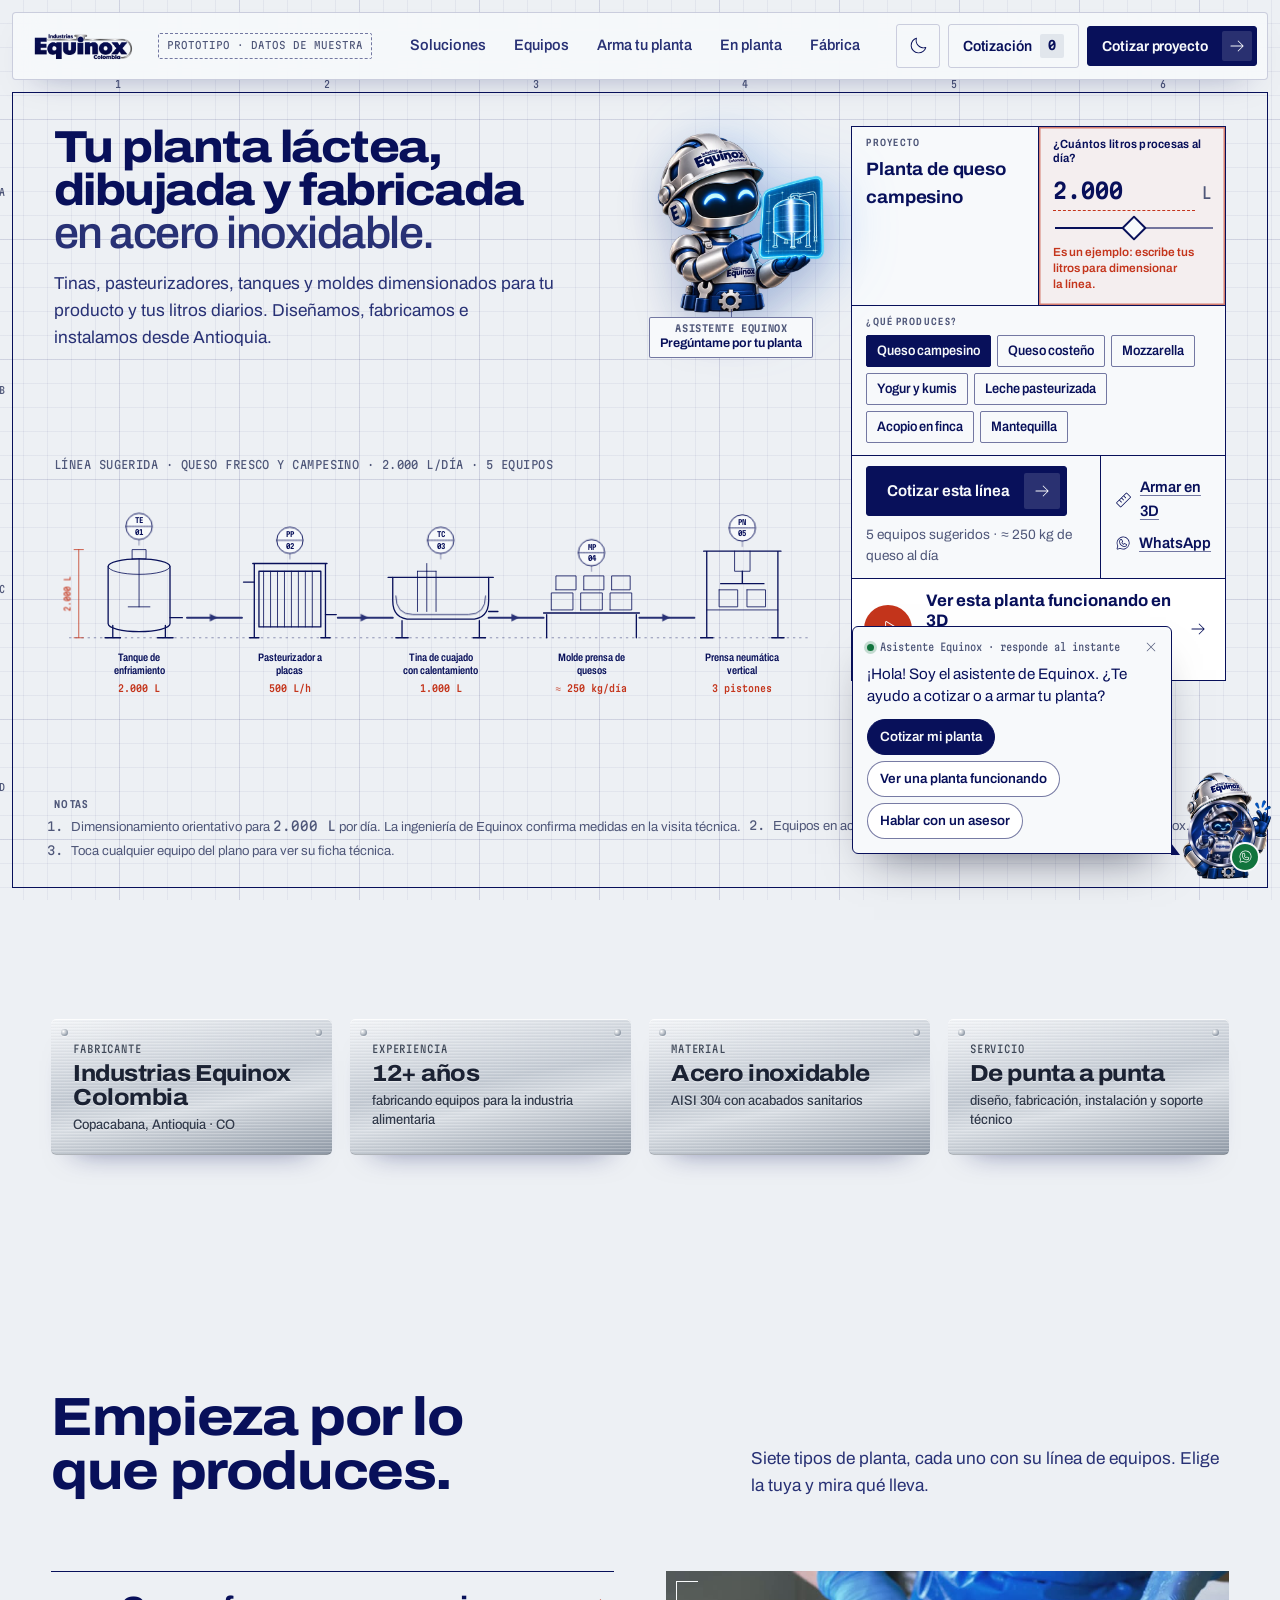
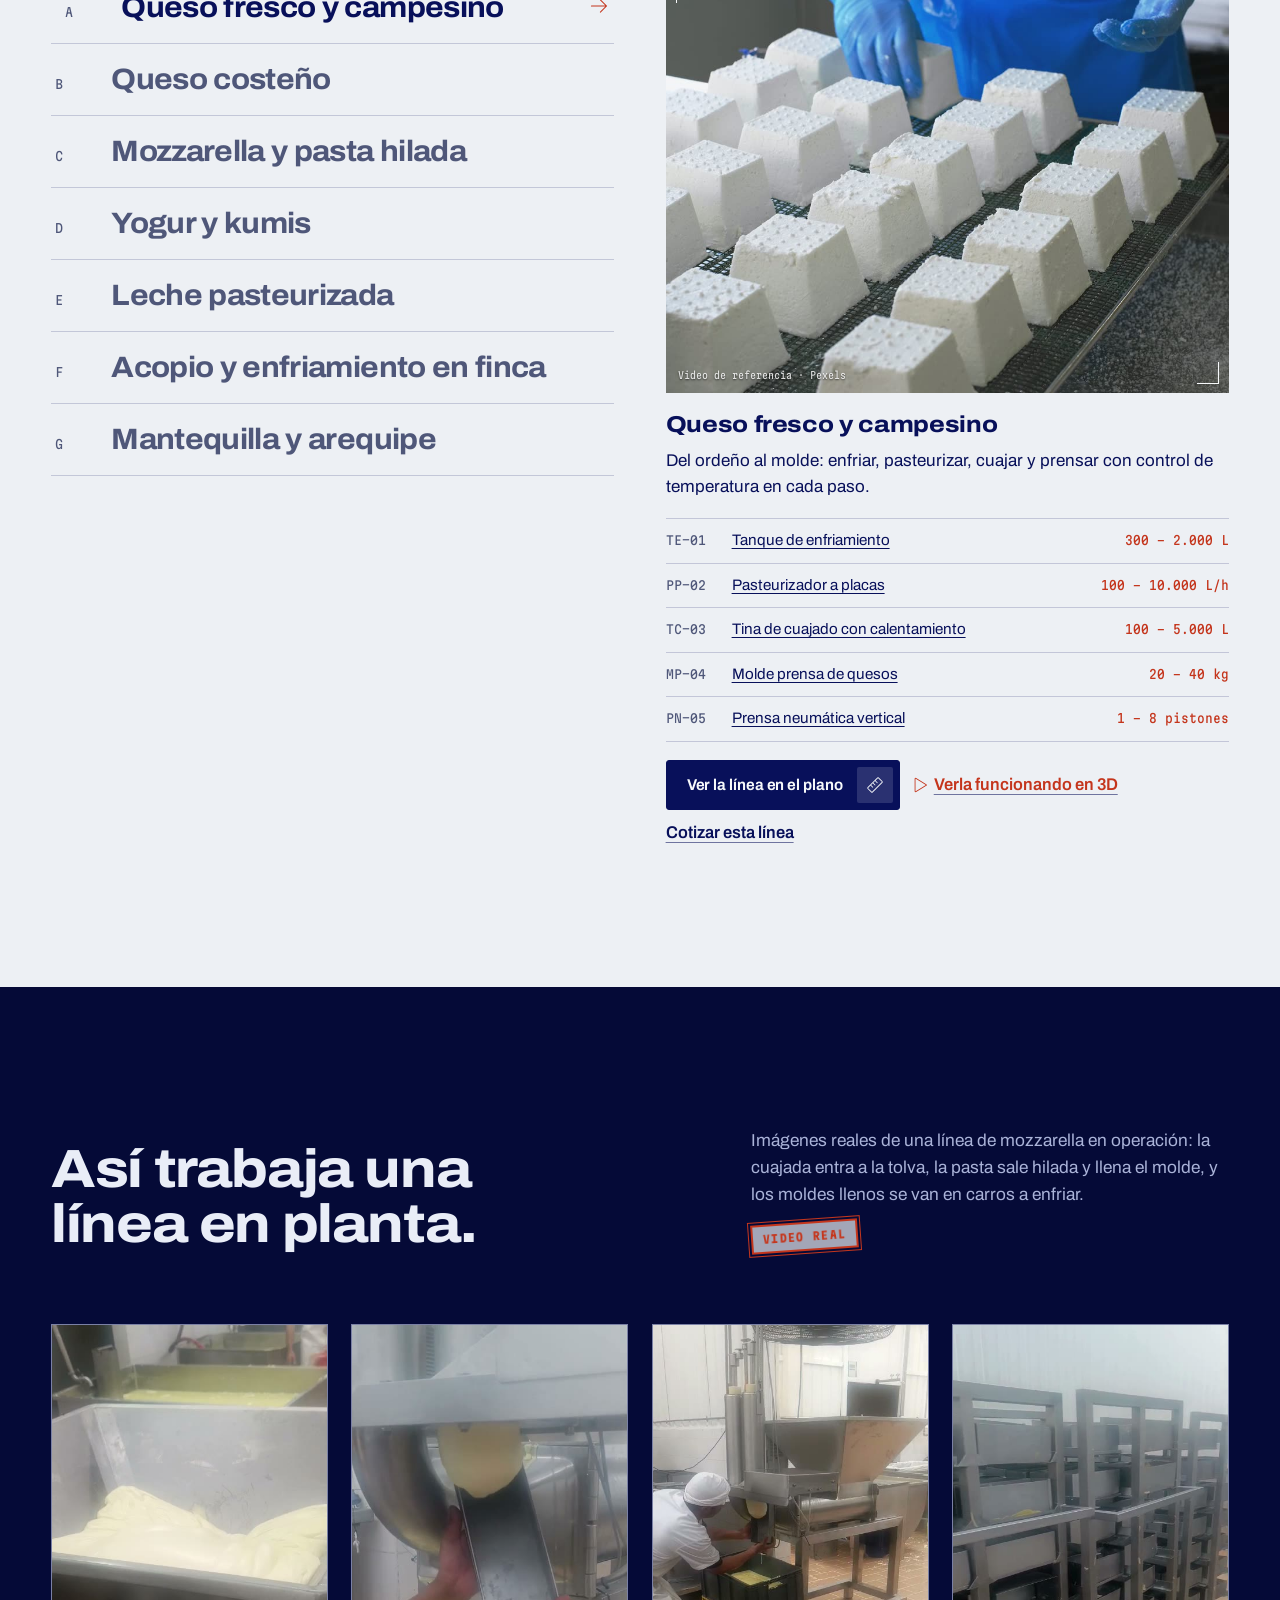
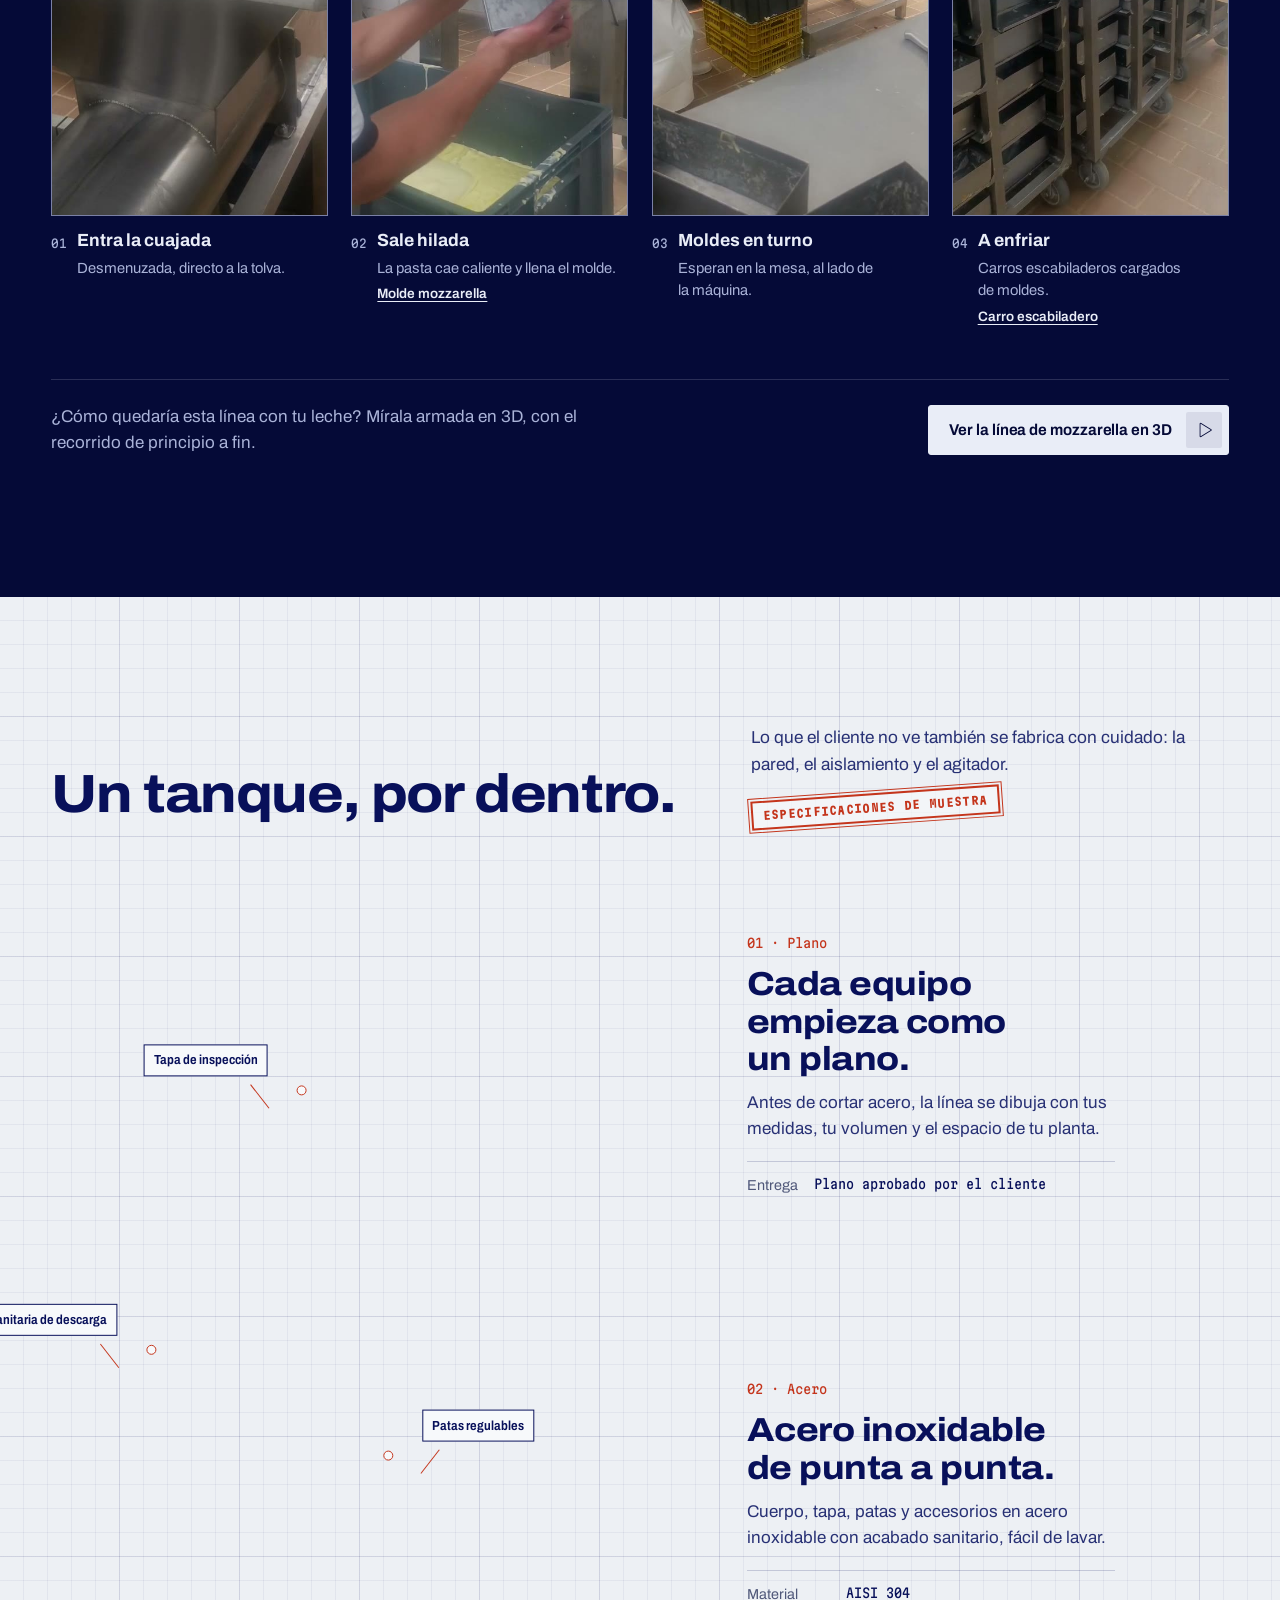
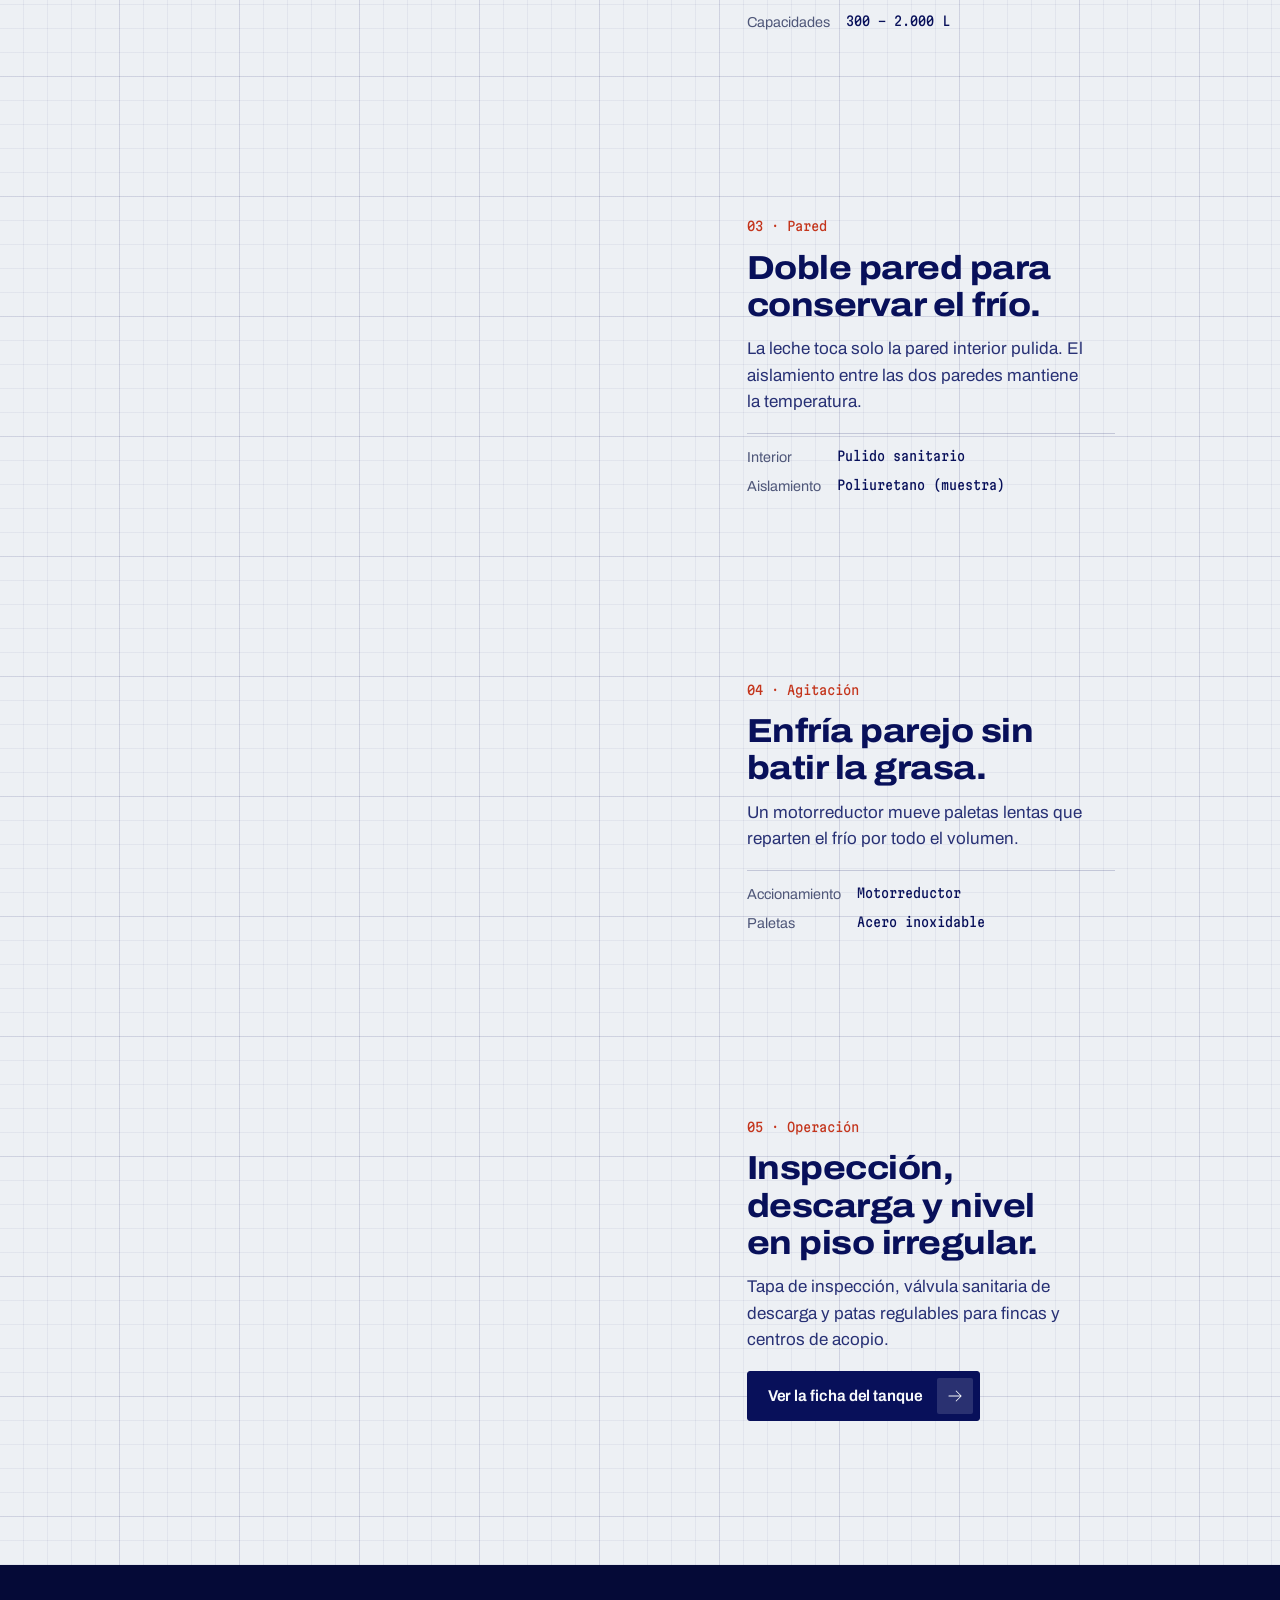
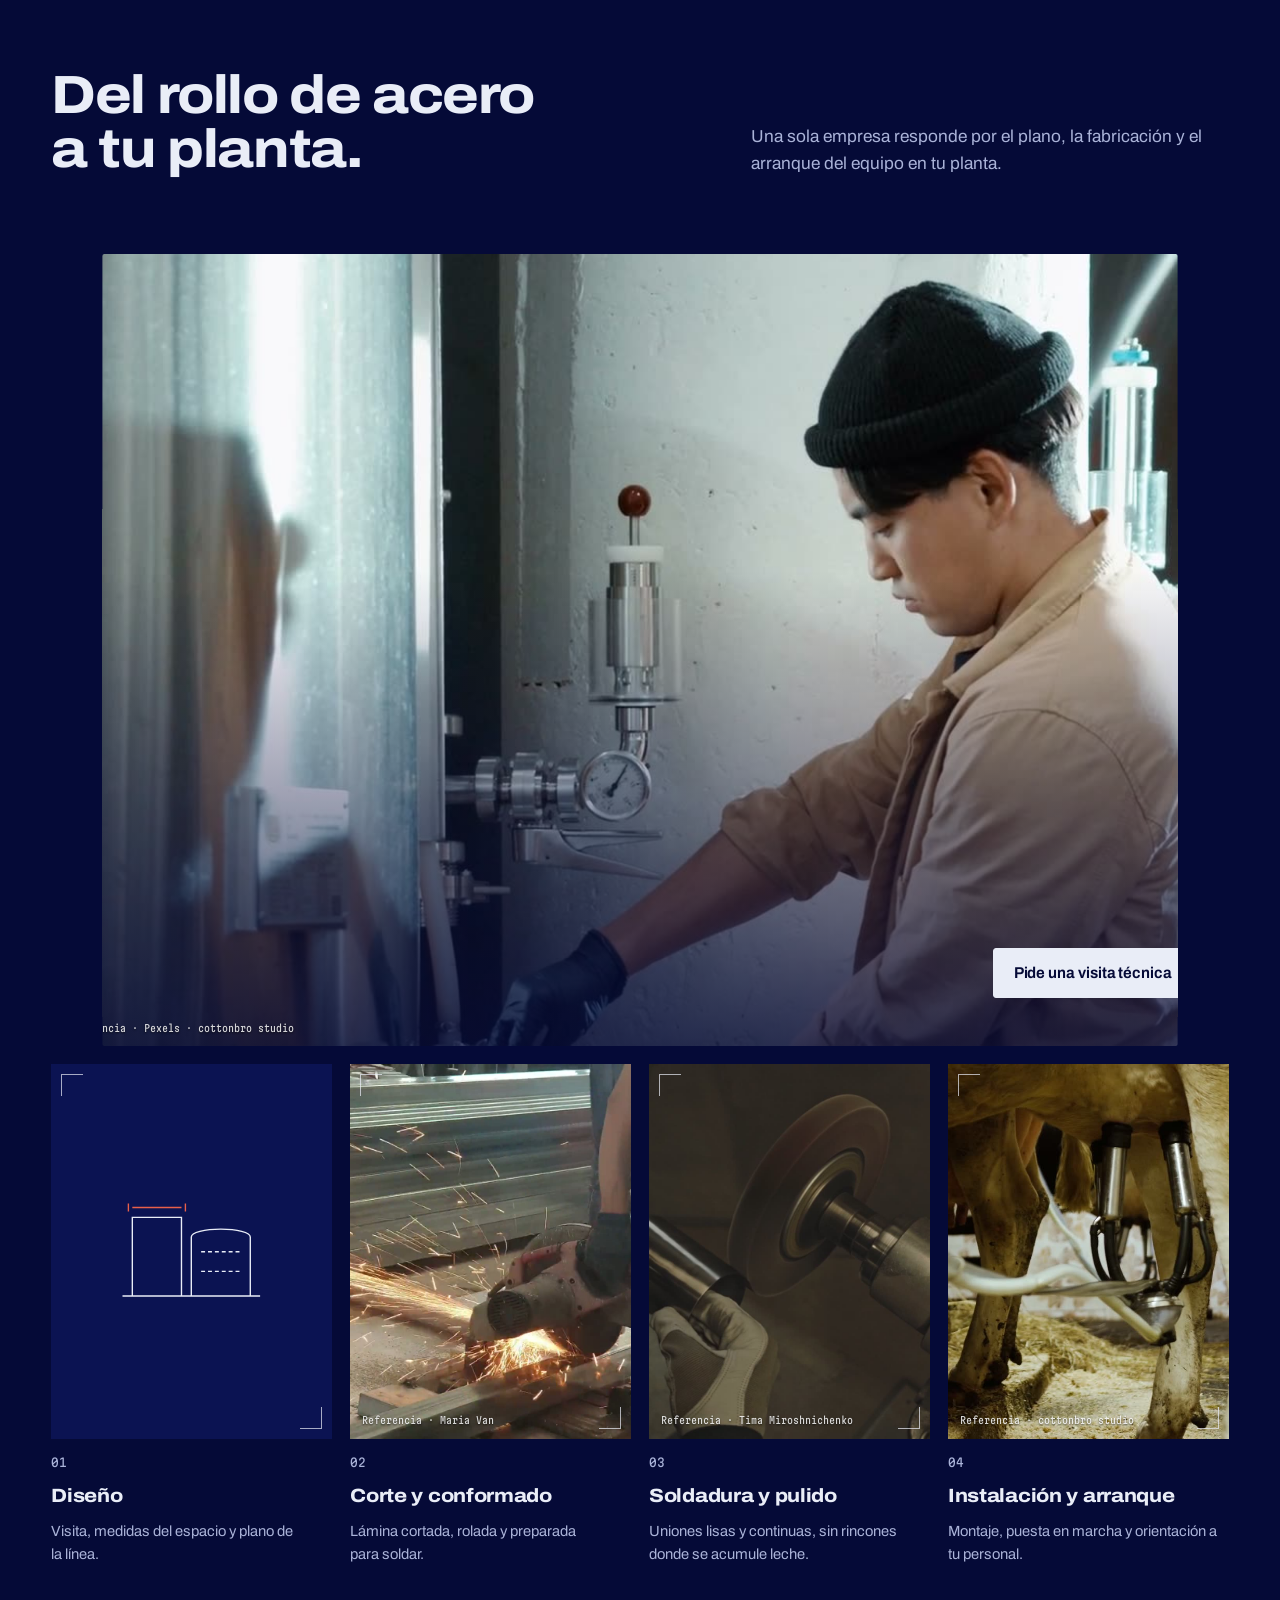
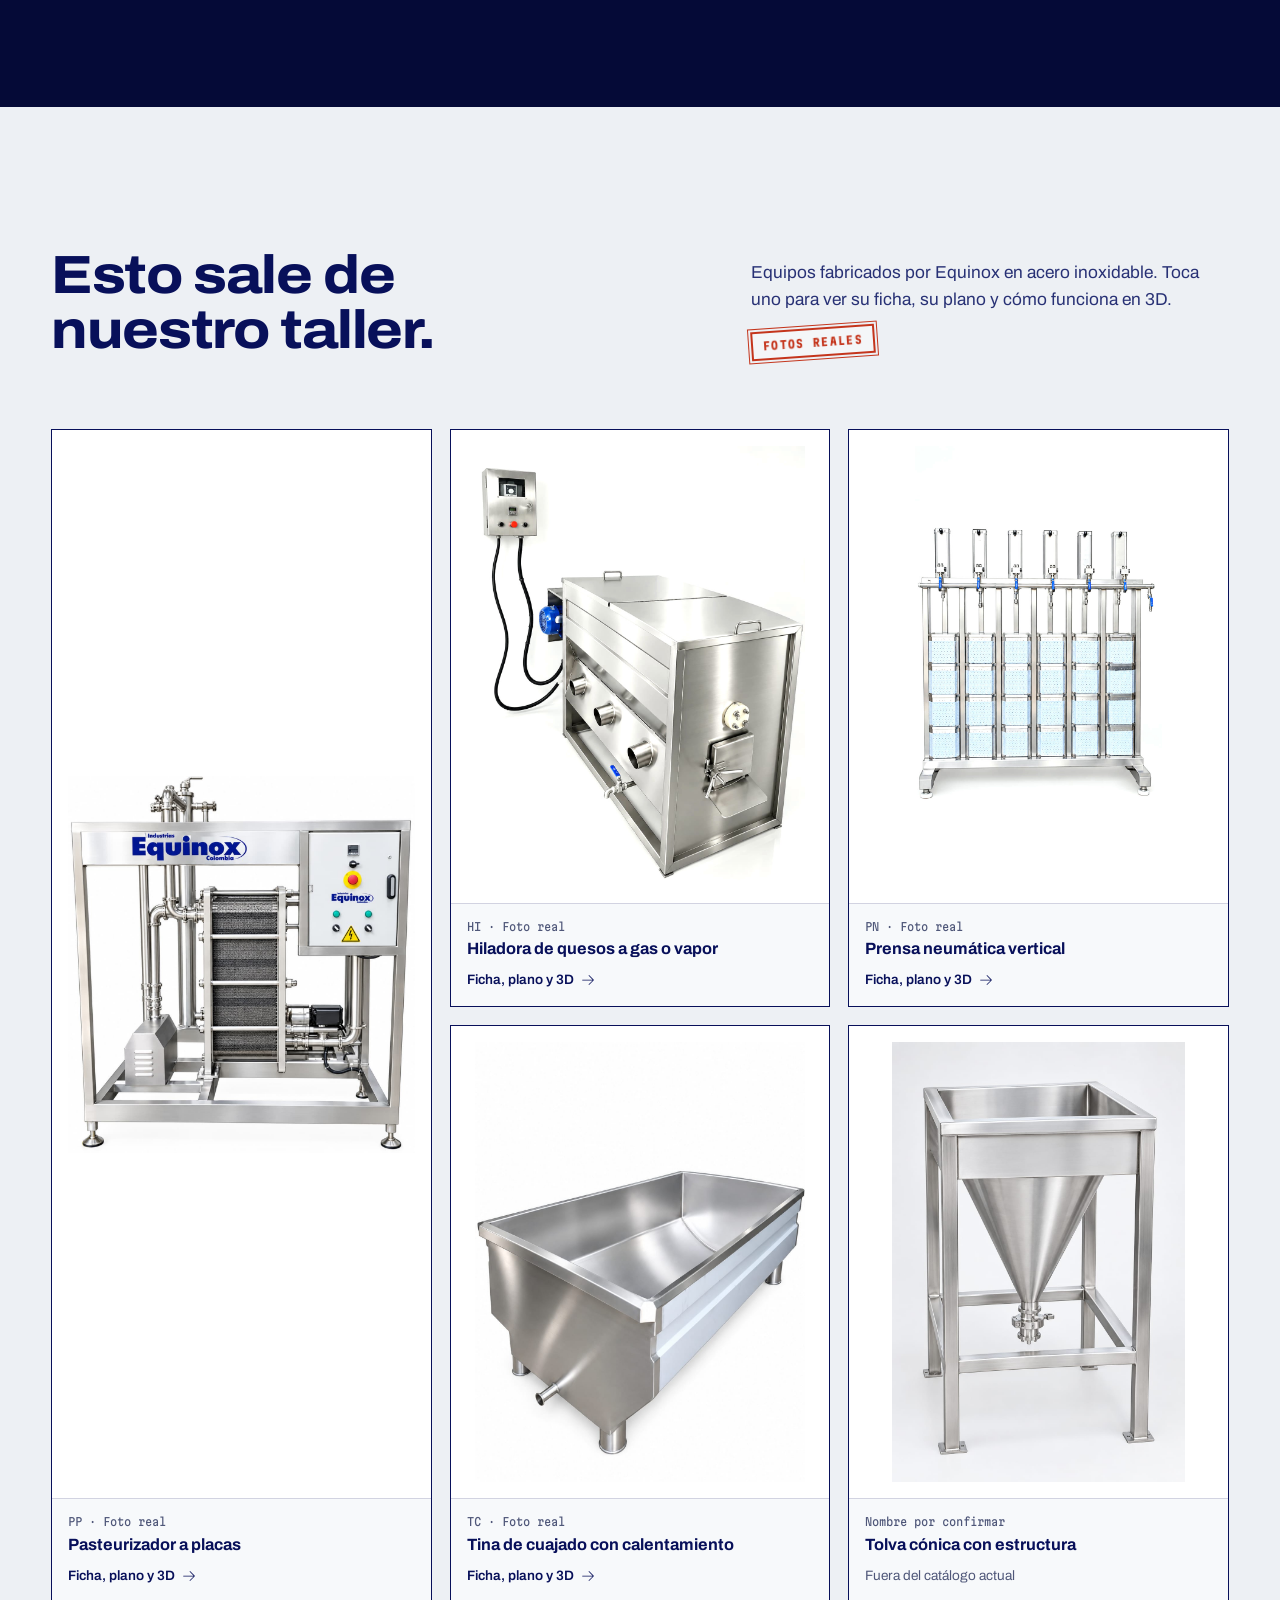
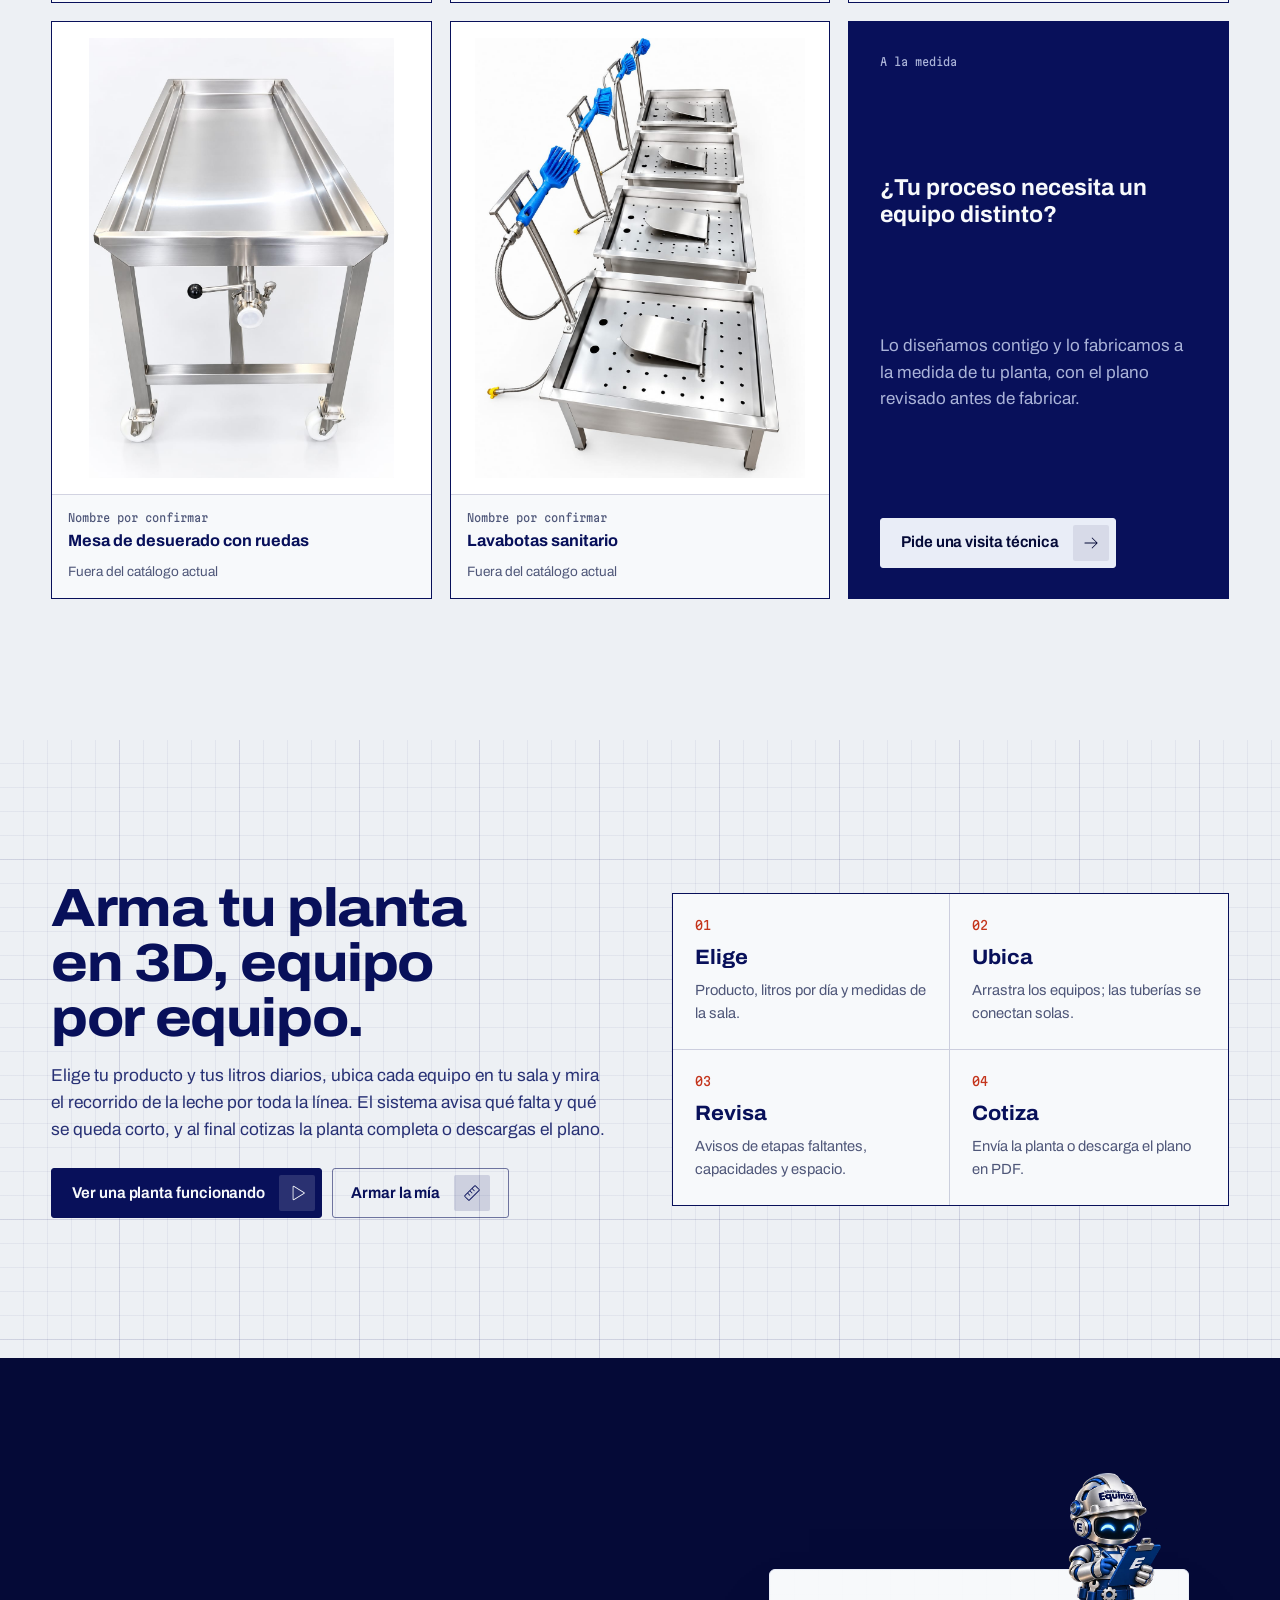
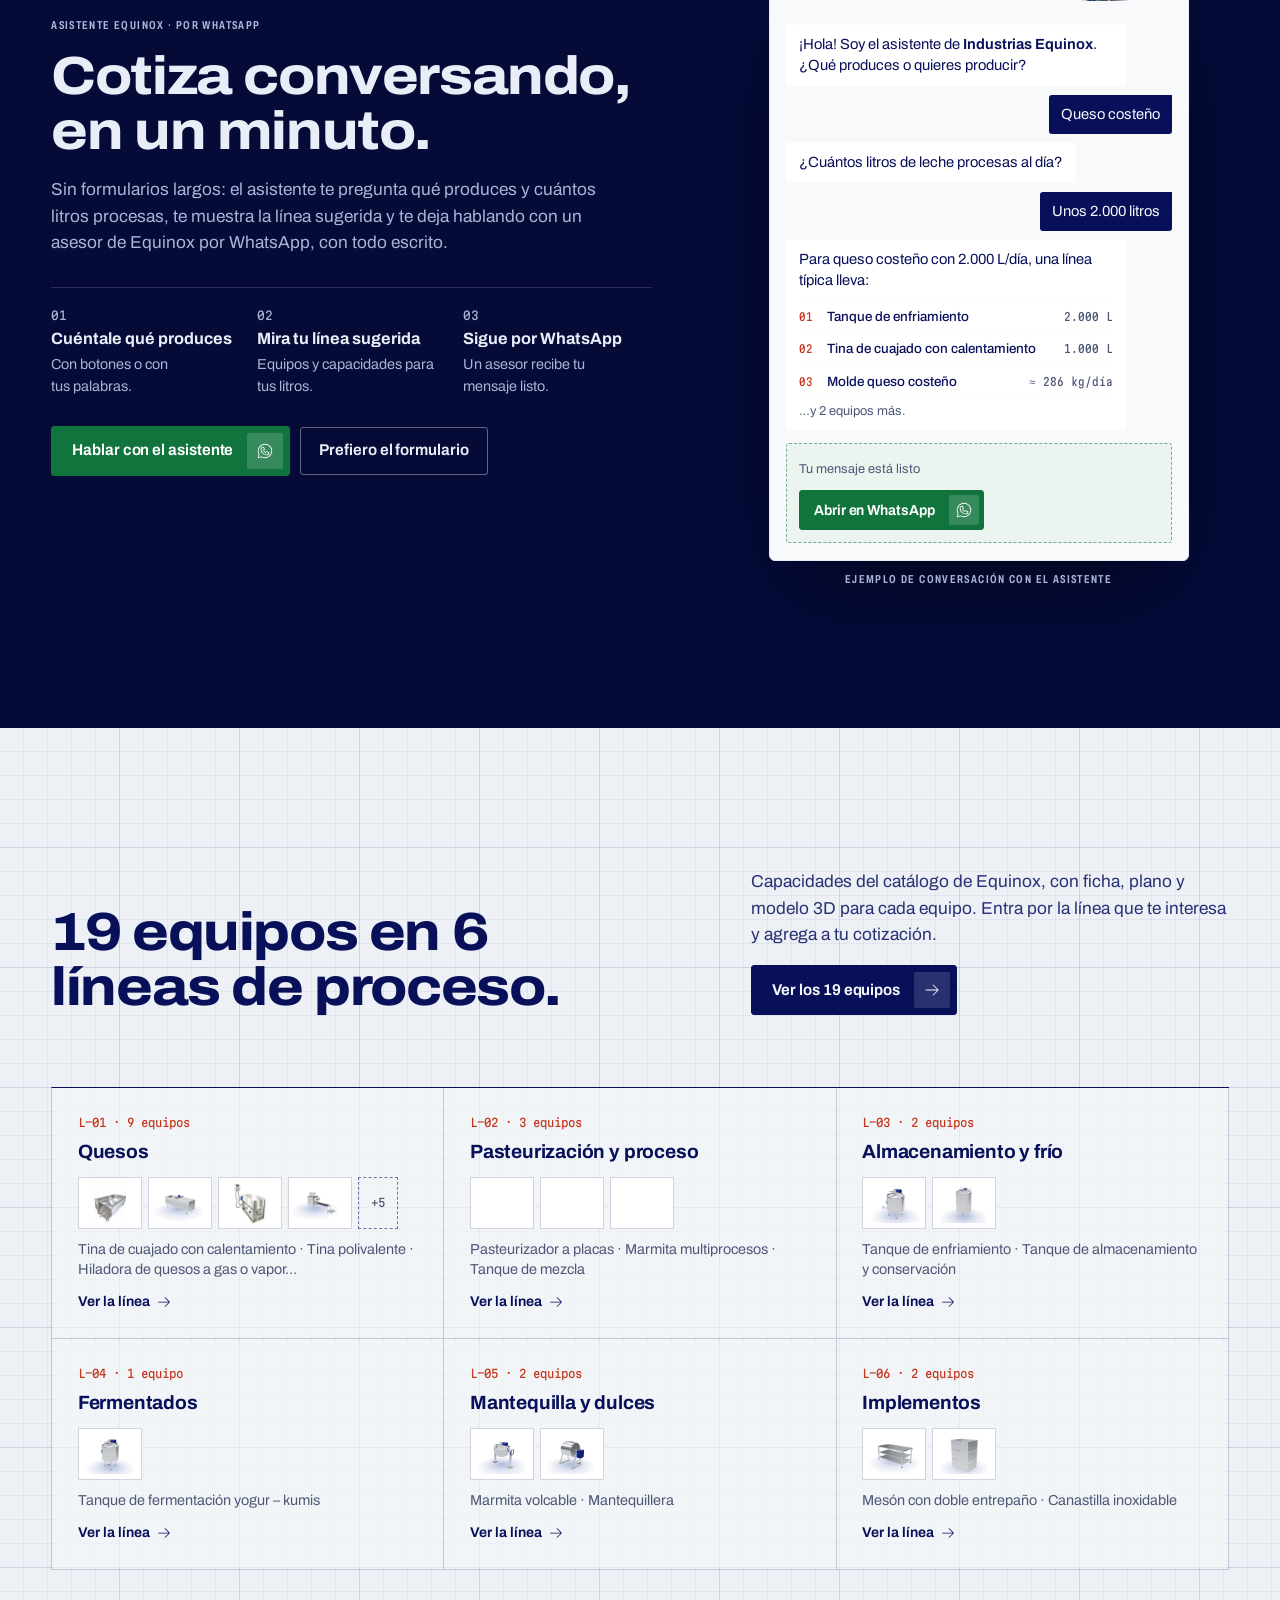
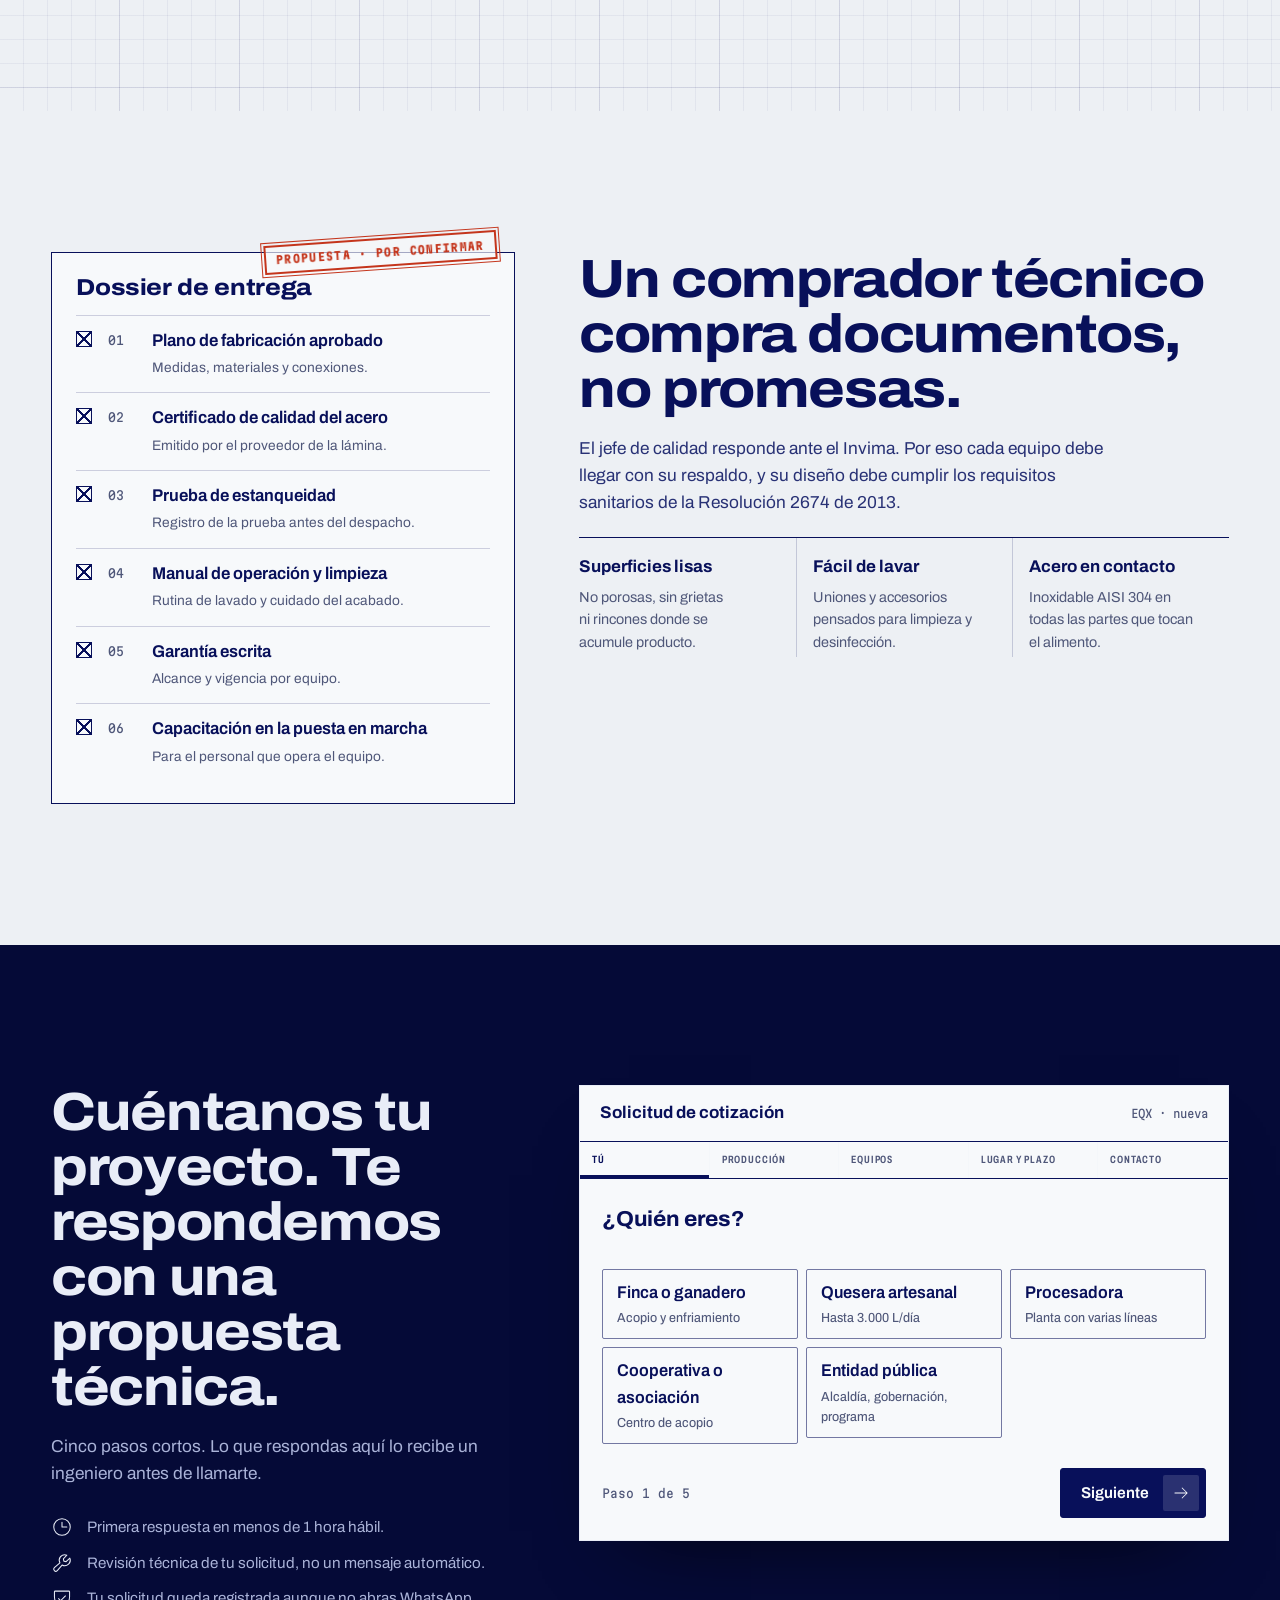
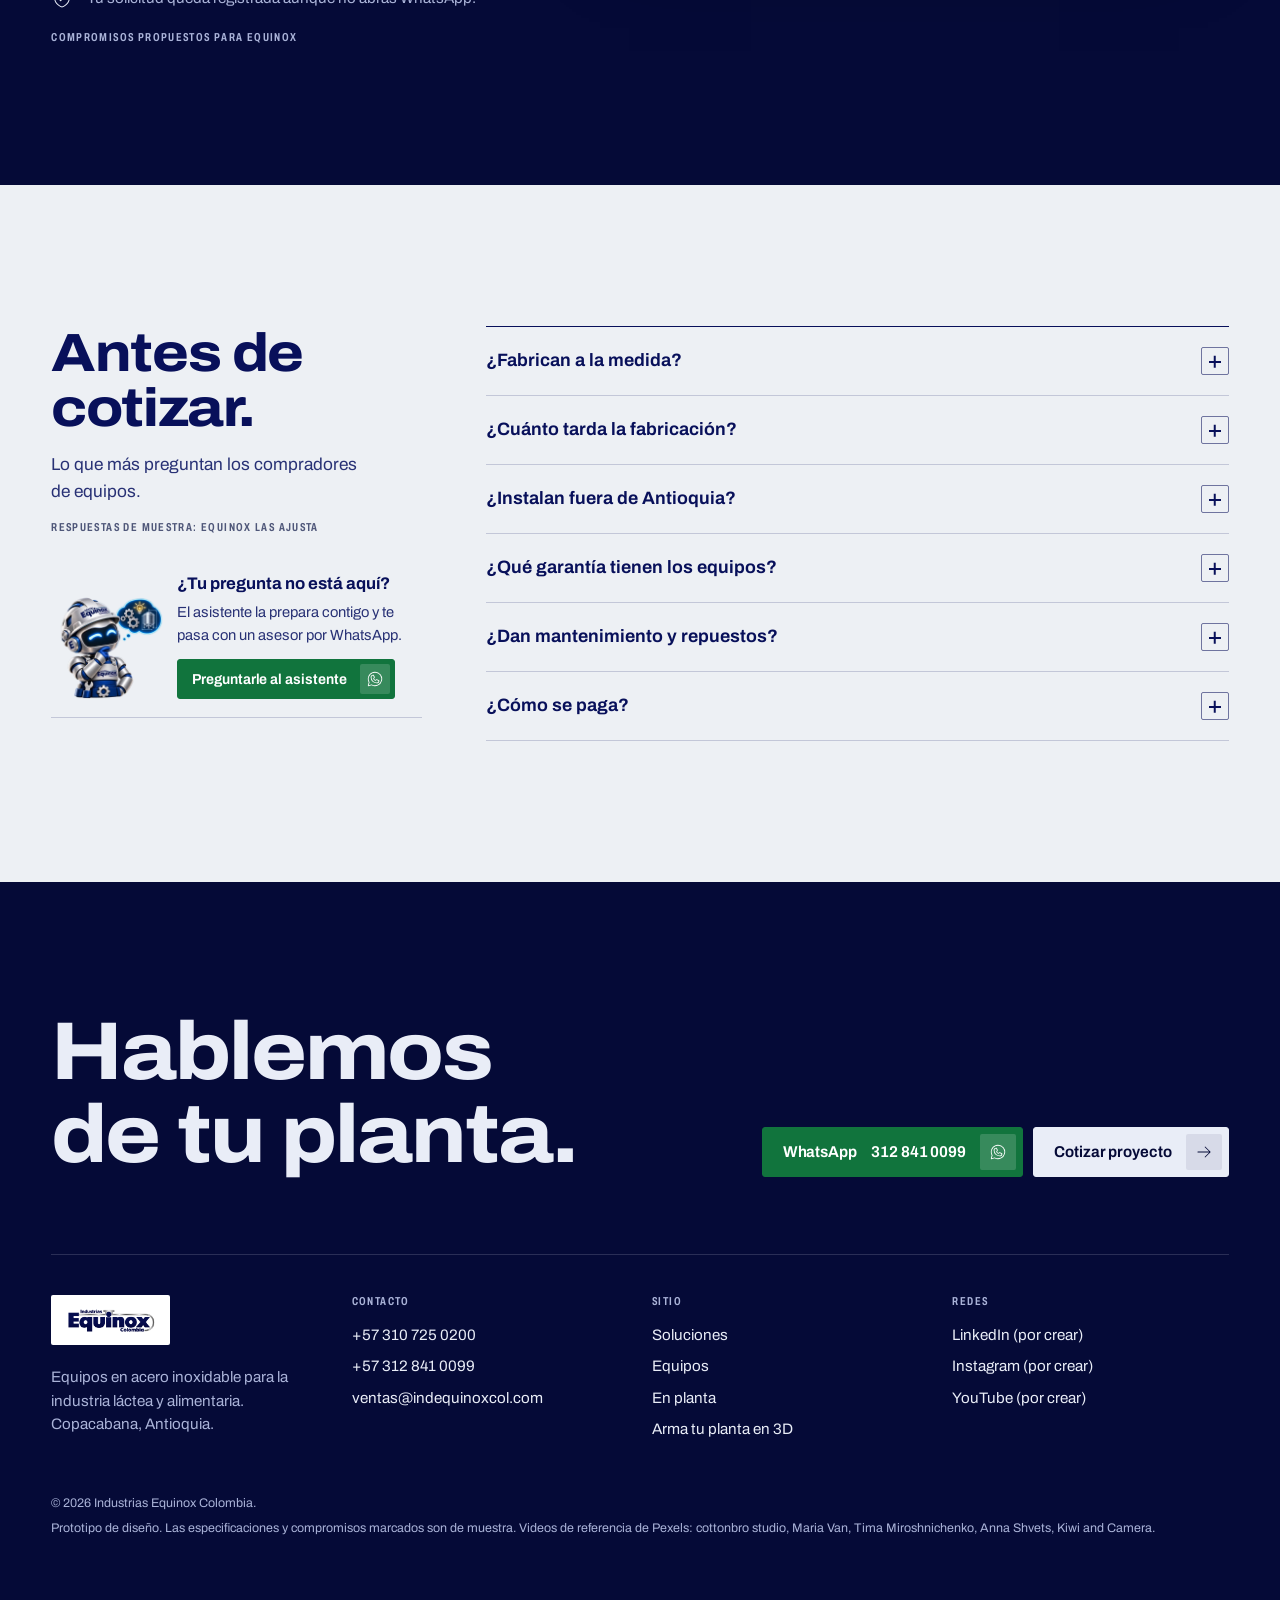
==== index.html @ d635a6ea "Primer commit: prototipo del sitio web de Industrias Equinox Colombia Sitio estático listo para Verc" ====
<!doctype html>
<html lang="es-CO" class="sin-js">
<head>
<meta charset="utf-8">
<!-- Prototipo: fuera de los buscadores hasta que Equinox apruebe los datos (quitar al publicar el sitio real) -->
<meta name="robots" content="noindex, nofollow">
<meta name="viewport" content="width=device-width, initial-scale=1, viewport-fit=cover">
<title>Equipos en acero inoxidable para plantas lácteas | Industrias Equinox Colombia</title>
<meta name="description" content="Tinas de cuajado, pasteurizadores, tanques de enfriamiento y moldes en acero inoxidable, dimensionados para tu producto y tus litros diarios. Diseño, fabricación e instalación desde Antioquia.">
<meta name="theme-color" content="#edf0f4">
<meta property="og:type" content="website">
<meta property="og:locale" content="es_CO">
<meta property="og:title" content="Industrias Equinox Colombia · Equipos lácteos en acero inoxidable">
<meta property="og:description" content="Dinos qué produces y cuántos litros procesas: te mostramos la línea de equipos y la cotizamos.">
<meta property="og:image" content="assets/img/posters/tanques-38806069.jpg">
<link rel="icon" type="image/png" href="assets/img/logo-equinox-icono.png">
<link rel="stylesheet" href="css/main.css">
<!-- Tema elegido por la persona (claro u oscuro), antes de pintar para que no parpadee -->
<script>try { var t = localStorage.getItem('eqx-tema'); if (t === 'oscuro' || t === 'claro') document.documentElement.dataset.tema = t; } catch (e) {}</script>
<!-- Entrada: una vez por visita (o con ?intro=1); se omite si la persona pidió menos movimiento -->
<script>try { var verIntro = /[?&]intro=1/.test(location.search); if ((verIntro || !sessionStorage.getItem('eqx-intro')) && !matchMedia('(prefers-reduced-motion: reduce)').matches) document.documentElement.classList.add('con-intro'); } catch (e) {}</script>
<script type="importmap">{ "imports": { "three": "./vendor/three/three.module.min.js" } }</script>
<script type="application/ld+json">{"@context":"https://schema.org","@type":"Organization","name":"Industrias Equinox Colombia","url":"https://www.indequinoxcol.com/","telephone":"+57 310 725 0200","email":"ventas@indequinoxcol.com","address":{"@type":"PostalAddress","addressLocality":"Copacabana","addressRegion":"Antioquia","addressCountry":"CO"}}</script>
</head>
<body>
<div class="intro" data-intro aria-hidden="true">
  <button class="intro__saltar" type="button" data-intro-saltar tabindex="-1">Saltar</button>
  <span class="intro__destello"></span>
  <div class="intro__escena">
    <div class="intro__placa" data-intro-placa>
      <span class="intro__remache" style="left:3.2%;top:7%"></span><span class="intro__remache" style="right:3.2%;top:7%"></span>
      <span class="intro__remache" style="left:3.2%;bottom:7%"></span><span class="intro__remache" style="right:3.2%;bottom:7%"></span>
      <img class="intro__logo" src="assets/img/logo-equinox.png" alt="" width="612" height="202" data-intro-logo>
      <span class="intro__costura"></span>
      <dl class="intro__campos">
        <div><dt>Fabricante</dt><dd>Industrias Equinox Colombia</dd></div>
        <div><dt>Material</dt><dd>Acero inoxidable</dd></div>
        <div><dt>Sector</dt><dd>Industria láctea</dd></div>
        <div><dt>Origen</dt><dd>Antioquia, Colombia</dd></div>
      </dl>
      <span class="intro__oscuro"></span>
      <canvas class="intro__lienzo" data-intro-lienzo></canvas>
    </div>
    <!-- El robot soldador de Equinox recorre la costura; intro.js pone la punta de la antorcha en el arco -->
    <img class="intro__soldador" src="assets/img/asistente/soldador.webp" alt="" width="605" height="520" fetchpriority="high" data-intro-soldador>
    <span class="intro__arco" data-intro-arco></span>
  </div>
  <div class="intro__texto">
    <p class="intro__frase"><span style="--i:0">Ingeniería</span> <span style="--i:1">que</span> <span style="--i:2">transforma</span><br><span class="intro__cota" style="--i:3">tu producción.</span></p>
    <p class="intro__sub">Diseñamos, fabricamos e instalamos plantas lácteas en acero inoxidable.</p>
    <div class="intro__acciones">
      <button class="btn btn--sobre-noche" type="button" data-intro-entrar tabindex="-1">Entrar <span class="btn__ico"><svg aria-hidden="true"><use href="assets/img/iconos.svg#i-arrow-right"/></svg></span></button>
      <span class="intro__avance" aria-hidden="true"><i data-intro-avance></i></span>
    </div>
  </div>
</div>
<a class="sr" href="#principal">Saltar al contenido</a>

<header class="nav" id="nav">
  <a class="nav__logo" href="#inicio" aria-label="Industrias Equinox Colombia, inicio"><img src="assets/img/logo-equinox.png" alt="Industrias Equinox Colombia" width="102" height="34"></a>
  <span class="nav__prototipo mono">Prototipo · datos de muestra</span>
  <nav class="nav__enlaces" aria-label="Principal">
    <a href="#soluciones">Soluciones</a>
    <a href="equipos.html">Equipos</a>
    <a href="planta.html">Arma tu planta</a>
    <a href="#en-planta">En planta</a>
    <a href="#fabrica">Fábrica</a>
  </nav>
  <div class="nav__acciones">
    <button class="tema-boton" type="button" data-tema-boton aria-pressed="false" aria-label="Cambiar a modo oscuro" title="Modo oscuro"><svg aria-hidden="true"><use href="assets/img/iconos.svg#i-moon"/></svg></button>
    <a class="nav__cot" href="#cotizar" data-contador><span class="txt">Cotización</span> <span class="mono" aria-label="equipos en la cotización">0</span></a>
    <a class="btn btn--pequeno" href="#cotizar">Cotizar proyecto <span class="btn__ico"><svg aria-hidden="true"><use href="assets/img/iconos.svg#i-arrow-right"/></svg></span></a>
    <button class="nav__menu" aria-label="Abrir menú" aria-expanded="false" aria-controls="menu-movil"><span></span><span></span><span></span></button>
  </div>
</header>
<div class="menu-movil" id="menu-movil" hidden>
  <a href="#soluciones">Soluciones</a>
  <a href="equipos.html">Equipos</a>
  <a href="planta.html">Arma tu planta</a>
  <a href="#en-planta">En planta</a>
  <a href="#cotizar">Cotizar</a>
  <p class="rotulo">Prototipo · contenido marcado como muestra</p>
</div>

<main id="principal">

<!-- LÁMINA 01 · configurador -->
<section class="lamina cuadricula" id="inicio" aria-labelledby="titulo-inicio">
  <div class="lamina__marco">
    <div class="regla regla--h" aria-hidden="true"><span>1</span><span>2</span><span>3</span><span>4</span><span>5</span><span>6</span></div>
    <div class="regla regla--v" aria-hidden="true"><span>A</span><span>B</span><span>C</span><span>D</span></div>

    <div class="lamina__titulo">
      <h1 id="titulo-inicio">Tu planta láctea, dibujada y fabricada <em>en acero inoxidable.</em></h1>
      <!-- El robot de Equinox presenta el plano: apunta al tanque holográfico, hacia el cajetín donde se configura la línea. Abre el asistente. -->
      <button type="button" class="lamina__robot" data-asistente-abrir="cotizar" aria-label="Abrir el asistente de Equinox para cotizar tu planta">
        <img src="assets/img/asistente/holograma.webp" alt="" width="598" height="560" fetchpriority="high" decoding="async">
        <span class="lamina__robot-nota"><span class="mono">Asistente Equinox</span><span>Pregúntame<span class="lamina__robot-mas"> por tu planta</span></span></span>
      </button>
      <p class="lead">Tinas, pasteurizadores, tanques y moldes dimensionados para tu producto y tus litros diarios. Diseñamos, fabricamos e instalamos desde Antioquia.</p>
    </div>

    <form class="cajetin lamina__cajetin" id="configurador" aria-label="Configura tu línea">
      <div class="c-3"><span class="rotulo">Proyecto</span><span class="cajetin__valor" data-proyecto>Planta de queso campesino</span></div>
      <div class="c-3 fin litros-celda pide" data-litros-celda>
        <label class="rotulo" for="litros-num">¿Cuántos litros procesas al día?</label>
        <div class="litros__valor"><input id="litros-num" class="mono" type="text" inputmode="numeric" autocomplete="off" value="2.000" aria-describedby="litros-pista" data-litros-num><span class="mono" aria-hidden="true">L</span></div>
        <input type="range" id="litros" min="0" max="100" step="1" value="50" aria-label="Leche por día" aria-describedby="litros-pista">
        <output id="litros-salida" class="sr" for="litros">2.000 L</output>
        <p class="litros__pista" id="litros-pista" data-litros-pista>Es un ejemplo: escribe tus litros para dimensionar la línea.</p>
      </div>
      <div class="c-6 fin" role="radiogroup" aria-labelledby="lbl-producto">
        <span class="rotulo" id="lbl-producto">¿Qué produces?</span>
        <div class="chips" data-chips-aplicacion></div>
      </div>
      <div class="c-4 cajetin__cta">
        <a class="btn" href="#cotizar" data-cotizar-linea>Cotizar esta línea <span class="btn__ico"><svg aria-hidden="true"><use href="assets/img/iconos.svg#i-arrow-right"/></svg></span></a>
        <span class="cajetin__resumen" data-resumen>5 equipos sugeridos</span>
      </div>
      <div class="c-2 fin cajetin__wa">
        <a class="enlace" href="planta.html" data-planta-linea><svg width="20" height="20" aria-hidden="true"><use href="assets/img/iconos.svg#i-ruler"/></svg> Armar en 3D</a>
        <a class="enlace" href="#" data-wa-linea target="_blank" rel="noopener"><svg width="20" height="20" aria-hidden="true"><use href="assets/img/iconos.svg#i-whatsapp-logo"/></svg> WhatsApp</a>
      </div>
      <a class="c-6 fin ultima ver-planta" href="planta.html" data-ver-funcionando>
        <span class="ver-planta__play" aria-hidden="true"><svg><use href="assets/img/iconos.svg#i-play"/></svg></span>
        <span class="ver-planta__texto"><strong>Ver esta planta funcionando en 3D</strong><small class="mono" data-ver-datos>Recorrido en 3D</small></span>
        <svg class="ver-planta__flecha" aria-hidden="true"><use href="assets/img/iconos.svg#i-arrow-right"/></svg>
      </a>
    </form>

    <figure class="lamina__dibujo" aria-live="polite">
      <p class="lamina__leyenda mono" data-leyenda aria-hidden="true">Línea sugerida</p>
      <svg class="plano" id="plano" role="img" aria-labelledby="plano-desc"></svg>
      <figcaption class="sr" id="plano-desc">Plano de la línea de equipos sugerida.</figcaption>
    </figure>
    <p class="desliza mono" aria-hidden="true">Desliza el plano para ver toda la línea →</p>

    <div class="notas lamina__notas">
      <span class="rotulo">Notas</span>
      <ol>
        <li>Dimensionamiento orientativo para <span class="mono" data-litros-texto>2.000 L</span> por día. La ingeniería de Equinox confirma medidas en la visita técnica.</li>
        <li>Equipos en acero inoxidable. Capacidades según el catálogo de Equinox.</li>
        <li>Toca cualquier equipo del plano para ver su ficha técnica.</li>
      </ol>
    </div>
  </div>
</section>

<!-- Placas de identificación -->
<section class="placas" aria-label="Datos de Equinox">
  <div class="contenedor">
    <dl class="placas__fila">
      <div class="placa revela"><dt>Fabricante</dt><dd>Industrias Equinox Colombia<small>Copacabana, Antioquia · CO</small></dd></div>
      <div class="placa revela"><dt>Experiencia</dt><dd>12+ años<small>fabricando equipos para la industria alimentaria</small></dd></div>
      <div class="placa revela"><dt>Material</dt><dd>Acero inoxidable<small>AISI 304 con acabados sanitarios</small></dd></div>
      <div class="placa revela"><dt>Servicio</dt><dd>De punta a punta<small>diseño, fabricación, instalación y soporte técnico</small></dd></div>
    </dl>
  </div>
</section>

<!-- Soluciones por aplicación -->
<section class="seccion" id="soluciones" aria-labelledby="titulo-soluciones">
  <div class="contenedor">
    <div class="seccion__cabeza revela">
      <h2 id="titulo-soluciones">Empieza por lo que produces.</h2>
      <p class="lead">Siete tipos de planta, cada uno con su línea de equipos. Elige la tuya y mira qué lleva.</p>
    </div>
    <div class="aplicaciones__cuerpo">
      <ol class="indice" data-indice></ol>
      <aside class="panel-apl" aria-live="polite">
        <div class="visor"><video data-video-apl muted loop playsinline preload="none" poster="assets/img/posters/quesos-5930398.jpg"></video><span class="credito" data-credito-apl>Video de referencia · Pexels</span></div>
        <div class="panel-apl__texto">
          <h3 data-apl-nombre>Queso fresco y campesino</h3>
          <p data-apl-resumen></p>
        </div>
        <ul class="lista-equipos" data-apl-equipos></ul>
        <div class="cajetin__acciones">
          <button class="btn" type="button" data-ver-plano>Ver la línea en el plano <span class="btn__ico"><svg aria-hidden="true"><use href="assets/img/iconos.svg#i-ruler"/></svg></span></button>
          <a class="enlace enlace--play" href="planta.html" data-apl-ver><svg width="18" height="18" aria-hidden="true"><use href="assets/img/iconos.svg#i-play"/></svg> Verla funcionando en 3D</a>
          <a class="enlace" href="#cotizar" data-apl-cotizar>Cotizar esta línea</a>
        </div>
      </aside>
    </div>
  </div>
</section>

<!-- En planta: video real de una línea de mozzarella en operación -->
<section class="seccion noche cuadricula en-planta" aria-labelledby="titulo-en-planta" id="en-planta">
  <div class="contenedor">
    <div class="seccion__cabeza revela">
      <h2 id="titulo-en-planta">Así trabaja una línea en planta.</h2>
      <div style="justify-self:end;display:grid;gap:14px"><p class="lead">Imágenes reales de una línea de mozzarella en operación: la cuajada entra a la tolva, la pasta sale hilada y llena el molde, y los moldes llenos se van en carros a enfriar.</p><p><span class="sello">Video real</span></p></div>
    </div>
    <ol class="en-planta__tiras" aria-label="La línea de mozzarella, paso a paso">
      <li class="revela">
        <div class="en-planta__video"><video data-autoplay muted loop playsinline preload="none" poster="assets/img/posters/planta-tolva.jpg" aria-label="Cuajada desmenuzada dentro de la tolva de acero inoxidable"><source src="assets/video/planta-tolva.mp4" type="video/mp4"></video></div>
        <span class="mono">01</span><strong>Entra la cuajada</strong><p>Desmenuzada, directo a la tolva.</p>
      </li>
      <li class="revela">
        <div class="en-planta__video"><video data-autoplay muted loop playsinline preload="none" poster="assets/img/posters/planta-llenado.jpg" aria-label="La pasta hilada sale de la máquina y llena un molde de bloque"><source src="assets/video/planta-llenado.mp4" type="video/mp4"></video></div>
        <span class="mono">02</span><strong>Sale hilada</strong><p>La pasta cae caliente y llena el molde. <a href="equipo.html?e=moldeMozzarella">Molde mozzarella</a></p>
      </li>
      <li class="revela">
        <div class="en-planta__video"><video data-autoplay muted loop playsinline preload="none" poster="assets/img/posters/planta-moldes.jpg" aria-label="Moldes de mozzarella sobre la mesa mientras un operario carga canastillas junto a la máquina"><source src="assets/video/planta-moldes.mp4" type="video/mp4"></video></div>
        <span class="mono">03</span><strong>Moldes en turno</strong><p>Esperan en la mesa, al lado de la máquina.</p>
      </li>
      <li class="revela">
        <div class="en-planta__video"><video data-autoplay muted loop playsinline preload="none" poster="assets/img/posters/planta-carros.jpg" aria-label="Carros escabiladeros cargados de moldes"><source src="assets/video/planta-carros.mp4" type="video/mp4"></video></div>
        <span class="mono">04</span><strong>A enfriar</strong><p>Carros escabiladeros cargados de moldes. <a href="equipo.html?e=carro">Carro escabiladero</a></p>
      </li>
    </ol>
    <div class="en-planta__pie revela">
      <p>¿Cómo quedaría esta línea con tu leche? Mírala armada en 3D, con el recorrido de principio a fin.</p>
      <a class="btn btn--sobre-noche" href="planta.html?apl=mozzarella&amp;L=2000&amp;ver=recorrido" data-ver-linea="mozzarella">Ver la línea de mozzarella en 3D <span class="btn__ico"><svg aria-hidden="true"><use href="assets/img/iconos.svg#i-play"/></svg></span></a>
    </div>
  </div>
</section>

<!-- Anatomía del tanque (3D) -->
<section class="anatomia cuadricula" id="tanque" aria-labelledby="titulo-tanque">
  <div class="contenedor anatomia__intro">
    <div class="seccion__cabeza revela" style="margin-bottom:0">
      <h2 id="titulo-tanque">Un tanque, por dentro.</h2>
      <div style="justify-self:end;display:grid;gap:14px"><p class="lead">Lo que el cliente no ve también se fabrica con cuidado: la pared, el aislamiento y el agitador.</p><p><span class="sello">Especificaciones de muestra</span></p></div>
    </div>
  </div>
  <div class="anatomia__grid">
    <div class="anatomia__escena">
      <canvas id="tanque-3d" aria-label="Modelo 3D de un tanque de enfriamiento de leche en acero inoxidable"></canvas>
      <div class="anotaciones" id="anotaciones-3d" aria-hidden="true">
        <div class="anota" data-ancla="tablero"><span>Tablero de temperatura</span></div>
        <div class="anota anota--izq" data-ancla="pared"><span>Pared interior · aislamiento · pared exterior</span></div>
        <div class="anota" data-ancla="agitador"><span>Motorreductor del agitador</span></div>
        <div class="anota anota--izq" data-ancla="tapa"><span>Tapa de inspección</span></div>
        <div class="anota anota--izq" data-ancla="valvula"><span>Válvula sanitaria de descarga</span></div>
        <div class="anota" data-ancla="patas"><span>Patas regulables</span></div>
      </div>
    </div>
    <div class="anatomia__pasos">
      <article class="paso-3d" data-paso="plano">
        <span class="mono">01 · Plano</span>
        <h3>Cada equipo empieza como un plano.</h3>
        <p>Antes de cortar acero, la línea se dibuja con tus medidas, tu volumen y el espacio de tu planta.</p>
        <dl><dt>Entrega</dt><dd>Plano aprobado por el cliente</dd></dl>
      </article>
      <article class="paso-3d" data-paso="acero">
        <span class="mono">02 · Acero</span>
        <h3>Acero inoxidable de punta a punta.</h3>
        <p>Cuerpo, tapa, patas y accesorios en acero inoxidable con acabado sanitario, fácil de lavar.</p>
        <dl><dt>Material</dt><dd>AISI 304</dd><dt>Capacidades</dt><dd>300 – 2.000 L</dd></dl>
      </article>
      <article class="paso-3d" data-paso="corte">
        <span class="mono">03 · Pared</span>
        <h3>Doble pared para conservar el frío.</h3>
        <p>La leche toca solo la pared interior pulida. El aislamiento entre las dos paredes mantiene la temperatura.</p>
        <dl><dt>Interior</dt><dd>Pulido sanitario</dd><dt>Aislamiento</dt><dd>Poliuretano (muestra)</dd></dl>
      </article>
      <article class="paso-3d" data-paso="agitador">
        <span class="mono">04 · Agitación</span>
        <h3>Enfría parejo sin batir la grasa.</h3>
        <p>Un motorreductor mueve paletas lentas que reparten el frío por todo el volumen.</p>
        <dl><dt>Accionamiento</dt><dd>Motorreductor</dd><dt>Paletas</dt><dd>Acero inoxidable</dd></dl>
      </article>
      <article class="paso-3d" data-paso="tapa">
        <span class="mono">05 · Operación</span>
        <h3>Inspección, descarga y nivel en piso irregular.</h3>
        <p>Tapa de inspección, válvula sanitaria de descarga y patas regulables para fincas y centros de acopio.</p>
        <p style="margin-top:18px"><a class="btn" href="equipo.html?e=enfriamiento">Ver la ficha del tanque <span class="btn__ico"><svg aria-hidden="true"><use href="assets/img/iconos.svg#i-arrow-right"/></svg></span></a></p>
      </article>
    </div>
  </div>
</section>

<!-- Fábrica -->
<section class="noche cuadricula seccion" id="fabrica" aria-labelledby="titulo-fabrica" style="padding-top:clamp(64px,8vw,120px)">
  <div class="contenedor">
    <div class="seccion__cabeza revela" style="margin-bottom:0">
      <h2 id="titulo-fabrica">Del rollo de acero a tu planta.</h2>
      <p class="lead">Una sola empresa responde por el plano, la fabricación y el arranque del equipo en tu planta.</p>
    </div>
  </div>
  <div class="fabrica__portada" data-portada>
    <video data-autoplay muted loop playsinline preload="none" poster="assets/img/posters/tanques-5532872.jpg"><source src="assets/video/tanques-5532872-vertical.mp4" type="video/mp4" media="(orientation: portrait)"><source src="assets/video/tanques-5532872.mp4" type="video/mp4"></video>
    <div class="fabrica__frase">
      <a class="btn btn--sobre-noche" href="#cotizar">Pide una visita técnica <span class="btn__ico"><svg aria-hidden="true"><use href="assets/img/iconos.svg#i-arrow-right"/></svg></span></a>
    </div>
    <span class="credito">Video de referencia · Pexels · cottonbro studio</span>
  </div>
  <div class="contenedor">
    <div class="fabrica__etapas">
      <article class="etapa etapa--plano revela">
        <div class="visor" aria-hidden="true">
          <svg viewBox="0 0 200 150" width="70%"><path d="M30 120H170M40 120V40H90V120M100 120V60A30 8 0 0 1 160 60V120" /><path d="M40 30H90M36 26V34M94 26V34" style="stroke:#e8604a"/><path d="M110 75H150M110 95H150" style="stroke-dasharray:4 3"/></svg>
        </div>
        <span class="mono">01</span><h3>Diseño</h3><p>Visita, medidas del espacio y plano de la línea.</p>
      </article>
      <article class="etapa revela">
        <div class="visor"><video data-autoplay muted loop playsinline preload="none" poster="assets/img/posters/corte-13530502.jpg"><source src="assets/video/corte-13530502.mp4" type="video/mp4"></video><span class="credito">Referencia · Maria Van</span></div>
        <span class="mono">02</span><h3>Corte y conformado</h3><p>Lámina cortada, rolada y preparada para soldar.</p>
      </article>
      <article class="etapa revela">
        <div class="visor"><video data-autoplay muted loop playsinline preload="none" poster="assets/img/posters/pulido-4941370.jpg"><source src="assets/video/pulido-4941370.mp4" type="video/mp4"></video><span class="credito">Referencia · Tima Miroshnichenko</span></div>
        <span class="mono">03</span><h3>Soldadura y pulido</h3><p>Uniones lisas y continuas, sin rincones donde se acumule leche.</p>
      </article>
      <article class="etapa revela">
        <div class="visor"><video data-autoplay muted loop playsinline preload="none" style="object-position:62% 50%" poster="assets/img/posters/ordeno-4911448.jpg"><source src="assets/video/ordeno-4911448.mp4" type="video/mp4"></video><span class="credito">Referencia · cottonbro studio</span></div>
        <span class="mono">04</span><h3>Instalación y arranque</h3><p>Montaje, puesta en marcha y orientación a tu personal.</p>
      </article>
    </div>
  </div>
</section>

<!-- Hecho por Equinox: fotos reales -->
<section class="seccion galeria-real" aria-labelledby="titulo-galeria" id="hecho-por-equinox">
  <div class="contenedor">
    <div class="seccion__cabeza revela">
      <h2 id="titulo-galeria">Esto sale de nuestro taller.</h2>
      <div style="justify-self:end;display:grid;gap:14px"><p class="lead">Equipos fabricados por Equinox en acero inoxidable. Toca uno para ver su ficha, su plano y cómo funciona en 3D.</p><p><span class="sello">Fotos reales</span></p></div>
    </div>
    <ul class="galeria-real__grid" data-galeria></ul>
  </div>
</section>

<!-- Arma tu planta -->
<section class="seccion cuadricula banda-planta" aria-labelledby="titulo-banda-planta">
  <div class="contenedor banda-planta__grid">
    <div class="revela">
      <h2 id="titulo-banda-planta">Arma tu planta en 3D, equipo por equipo.</h2>
      <p class="lead" style="margin-top:18px">Elige tu producto y tus litros diarios, ubica cada equipo en tu sala y mira el recorrido de la leche por toda la línea. El sistema avisa qué falta y qué se queda corto, y al final cotizas la planta completa o descargas el plano.</p>
      <div class="cajetin__acciones" style="margin-top:24px">
        <a class="btn" href="planta.html" data-ver-funcionando>Ver una planta funcionando <span class="btn__ico"><svg aria-hidden="true"><use href="assets/img/iconos.svg#i-play"/></svg></span></a>
        <a class="btn btn--claro" href="planta.html" data-planta-linea>Armar la mía <span class="btn__ico"><svg aria-hidden="true"><use href="assets/img/iconos.svg#i-ruler"/></svg></span></a>
      </div>
    </div>
    <ol class="banda-planta__pasos revela">
      <li><span class="mono">01</span><strong>Elige</strong><p>Producto, litros por día y medidas de la sala.</p></li>
      <li><span class="mono">02</span><strong>Ubica</strong><p>Arrastra los equipos; las tuberías se conectan solas.</p></li>
      <li><span class="mono">03</span><strong>Revisa</strong><p>Avisos de etapas faltantes, capacidades y espacio.</p></li>
      <li><span class="mono">04</span><strong>Cotiza</strong><p>Envía la planta o descarga el plano en PDF.</p></li>
    </ol>
  </div>
</section>

<!-- Asistente: cotizar conversando (abre el asistente de WhatsApp; la demostración se arma en main.js con datos reales de la línea) -->
<section class="seccion noche cuadricula asistente-banda" id="asistente" aria-labelledby="titulo-asistente">
  <div class="contenedor asistente-banda__grid">
    <div class="revela">
      <span class="rotulo">Asistente Equinox · por WhatsApp</span>
      <h2 id="titulo-asistente" style="margin-top:12px">Cotiza conversando, en un minuto.</h2>
      <p class="lead" style="margin-top:18px">Sin formularios largos: el asistente te pregunta qué produces y cuántos litros procesas, te muestra la línea sugerida y te deja hablando con un asesor de Equinox por WhatsApp, con todo escrito.</p>
      <ol class="asistente-banda__pasos">
        <li><span class="mono">01</span><strong>Cuéntale qué produces</strong><p>Con botones o con tus palabras.</p></li>
        <li><span class="mono">02</span><strong>Mira tu línea sugerida</strong><p>Equipos y capacidades para tus litros.</p></li>
        <li><span class="mono">03</span><strong>Sigue por WhatsApp</strong><p>Un asesor recibe tu mensaje listo.</p></li>
      </ol>
      <div class="cajetin__acciones" style="margin-top:28px">
        <button type="button" class="btn btn--wa" data-asistente-abrir="cotizar">Hablar con el asistente <span class="btn__ico"><svg aria-hidden="true"><use href="assets/img/iconos.svg#i-whatsapp-logo"/></svg></span></button>
        <a class="btn btn--claro" href="#cotizar">Prefiero el formulario</a>
      </div>
    </div>
    <figure class="asistente-banda__demo revela">
      <img class="asistente-banda__robot" src="assets/img/asistente/notas.webp" alt="" width="455" height="420" loading="lazy" decoding="async">
      <div class="asistente-banda__chat" data-demo-chat aria-hidden="true"></div>
      <figcaption class="rotulo">Ejemplo de conversación con el asistente</figcaption>
    </figure>
  </div>
</section>

<!-- Casos -->
<!-- Oculta mientras los casos sean de muestra: se muestra sola con MOSTRAR_CASOS = true en js/data.js -->
<section class="seccion" id="casos" aria-labelledby="titulo-casos" data-seccion-casos hidden>
  <div class="contenedor">
    <div class="seccion__cabeza revela">
      <h2 id="titulo-casos">Cada proyecto, con su reto y su cifra.</h2>
      <p class="lead">Así se cuentan los casos de éxito. Estos tres son de muestra y se reemplazan por proyectos reales de Equinox, con permiso de cada cliente.</p>
    </div>
    <div class="casos__grid" data-casos></div>
  </div>
</section>

<!-- Equipos: adelanto por línea de proceso; el catálogo completo (con fichas y renders) está en equipos.html -->
<section class="seccion cuadricula" id="equipos" aria-labelledby="titulo-equipos">
  <div class="contenedor">
    <div class="seccion__cabeza revela">
      <h2 id="titulo-equipos">19 equipos en 6 líneas de proceso.</h2>
      <div style="justify-self:end;display:grid;gap:16px"><p class="lead">Capacidades del catálogo de Equinox, con ficha, plano y modelo 3D para cada equipo. Entra por la línea que te interesa y agrega a tu cotización.</p><p><a class="btn" href="equipos.html">Ver los 19 equipos <span class="btn__ico"><svg aria-hidden="true"><use href="assets/img/iconos.svg#i-arrow-right"/></svg></span></a></p></div>
    </div>
    <ul class="lineas-adelanto" data-lineas-adelanto></ul>
  </div>
</section>

<!-- Calidad -->
<section class="seccion" id="calidad" aria-labelledby="titulo-calidad">
  <div class="contenedor dossier">
    <div class="dossier__hoja revela">
      <span class="sello">Propuesta · por confirmar</span>
      <h3>Dossier de entrega</h3>
      <ol>
        <li><span class="mono">01</span><div><strong>Plano de fabricación aprobado</strong><small>Medidas, materiales y conexiones.</small></div></li>
        <li><span class="mono">02</span><div><strong>Certificado de calidad del acero</strong><small>Emitido por el proveedor de la lámina.</small></div></li>
        <li><span class="mono">03</span><div><strong>Prueba de estanqueidad</strong><small>Registro de la prueba antes del despacho.</small></div></li>
        <li><span class="mono">04</span><div><strong>Manual de operación y limpieza</strong><small>Rutina de lavado y cuidado del acabado.</small></div></li>
        <li><span class="mono">05</span><div><strong>Garantía escrita</strong><small>Alcance y vigencia por equipo.</small></div></li>
        <li><span class="mono">06</span><div><strong>Capacitación en la puesta en marcha</strong><small>Para el personal que opera el equipo.</small></div></li>
      </ol>
    </div>
    <div class="dossier__texto revela">
      <h2 id="titulo-calidad">Un comprador técnico compra documentos, no promesas.</h2>
      <p class="lead">El jefe de calidad responde ante el Invima. Por eso cada equipo debe llegar con su respaldo, y su diseño debe cumplir los requisitos sanitarios de la Resolución 2674 de 2013.</p>
      <div class="hechos">
        <div><strong>Superficies lisas</strong><p>No porosas, sin grietas ni rincones donde se acumule producto.</p></div>
        <div><strong>Fácil de lavar</strong><p>Uniones y accesorios pensados para limpieza y desinfección.</p></div>
        <div><strong>Acero en contacto</strong><p>Inoxidable AISI 304 en todas las partes que tocan el alimento.</p></div>
      </div>
    </div>
  </div>
</section>

<!-- Cotizador -->
<section class="cotizar noche cuadricula" id="cotizar" aria-labelledby="titulo-cotizar">
  <div class="contenedor cotizar__grid">
    <div class="cotizar__intro">
      <h2 id="titulo-cotizar">Cuéntanos tu proyecto. Te respondemos con una propuesta técnica.</h2>
      <p class="lead">Cinco pasos cortos. Lo que respondas aquí lo recibe un ingeniero antes de llamarte.</p>
      <ul class="garantias">
        <li><svg aria-hidden="true"><use href="assets/img/iconos.svg#i-clock"/></svg><span>Primera respuesta en menos de 1 hora hábil.</span></li>
        <li><svg aria-hidden="true"><use href="assets/img/iconos.svg#i-wrench"/></svg><span>Revisión técnica de tu solicitud, no un mensaje automático.</span></li>
        <li><svg aria-hidden="true"><use href="assets/img/iconos.svg#i-shield-check"/></svg><span>Tu solicitud queda registrada aunque no abras WhatsApp.</span></li>
      </ul>
      <p class="rotulo">Compromisos propuestos para Equinox</p>
    </div>

    <form class="formulario" id="formulario" novalidate>
      <div class="formulario__cabeza"><strong>Solicitud de cotización</strong><span class="mono" data-folio>EQX · nueva</span></div>
      <div class="progreso" aria-hidden="true"><span data-n="1">Tú</span><span data-n="2">Producción</span><span data-n="3">Equipos</span><span data-n="4">Lugar y plazo</span><span data-n="5">Contacto</span></div>

      <fieldset class="paso-form activo" data-paso-form="1">
        <legend>¿Quién eres?</legend>
        <div class="opciones">
          <label class="opcion"><input type="radio" name="tipo" value="Finca o ganadero"><span>Finca o ganadero<small>Acopio y enfriamiento</small></span></label>
          <label class="opcion"><input type="radio" name="tipo" value="Quesera artesanal"><span>Quesera artesanal<small>Hasta 3.000 L/día</small></span></label>
          <label class="opcion"><input type="radio" name="tipo" value="Procesadora"><span>Procesadora<small>Planta con varias líneas</small></span></label>
          <label class="opcion"><input type="radio" name="tipo" value="Cooperativa o asociación"><span>Cooperativa o asociación<small>Centro de acopio</small></span></label>
          <label class="opcion"><input type="radio" name="tipo" value="Entidad pública"><span>Entidad pública<small>Alcaldía, gobernación, programa</small></span></label>
        </div>
        <p class="grupo-error" data-error="tipo">Elige una opción para continuar.</p>
      </fieldset>

      <fieldset class="paso-form" data-paso-form="2">
        <legend>¿Qué produces y cuánto?</legend>
        <div class="campo"><label for="f-producto">Producto principal</label><select id="f-producto" name="producto" data-select-producto></select></div>
        <div class="campo"><label for="f-litros">Litros de leche por día</label><input id="f-litros" name="litros" type="number" inputmode="numeric" min="50" step="50" placeholder="2000"><span class="ayuda">Un estimado basta. Si vas a crecer, escribe la meta.</span><span class="msg-error">Escribe los litros diarios (mínimo 50).</span></div>
      </fieldset>

      <fieldset class="paso-form" data-paso-form="3">
        <legend>¿Qué equipos te interesan?</legend>
        <p class="vacio" data-sin-equipos>Marca los equipos. Si no sabes, déjalo así y te proponemos la línea.</p>
        <div class="equipos-sel" data-equipos-form></div>
      </fieldset>

      <fieldset class="paso-form" data-paso-form="4">
        <legend>¿Dónde y para cuándo?</legend>
        <div class="dos">
          <div class="campo"><label for="f-depto">Departamento</label><select id="f-depto" name="departamento"><option value="">Elige</option><option>Antioquia</option><option>Boyacá</option><option>Caldas</option><option>Cesar</option><option>Córdoba</option><option>Cundinamarca</option><option>Nariño</option><option>Quindío</option><option>Risaralda</option><option>Santander</option><option>Sucre</option><option>Valle del Cauca</option><option>Otro</option></select><span class="msg-error">Elige el departamento.</span></div>
          <div class="campo"><label for="f-municipio">Municipio</label><input id="f-municipio" name="municipio" autocomplete="address-level2" placeholder="San Pedro de los Milagros"></div>
        </div>
        <div class="campo"><label for="f-plazo">¿Cuándo necesitas el equipo?</label><select id="f-plazo" name="plazo"><option>En menos de 1 mes</option><option selected>En 1 a 3 meses</option><option>En 3 a 6 meses</option><option>Más adelante, estoy averiguando</option></select></div>
      </fieldset>

      <fieldset class="paso-form" data-paso-form="5">
        <legend>¿Cómo te contactamos?</legend>
        <div class="dos">
          <div class="campo"><label for="f-nombre">Nombre</label><input id="f-nombre" name="nombre" autocomplete="name" required><span class="msg-error">Escribe tu nombre.</span></div>
          <div class="campo"><label for="f-empresa">Empresa o finca</label><input id="f-empresa" name="empresa" autocomplete="organization"></div>
        </div>
        <div class="dos">
          <div class="campo"><label for="f-cel">Celular con WhatsApp</label><input id="f-cel" name="celular" type="tel" inputmode="tel" autocomplete="tel" placeholder="300 123 4567" required><span class="msg-error">Escribe un celular de 10 dígitos.</span></div>
          <div class="campo"><label for="f-correo">Correo <span class="ayuda">(opcional)</span></label><input id="f-correo" name="correo" type="email" autocomplete="email"></div>
        </div>
        <div class="campo"><label for="f-nota">Algo más que debamos saber <span class="ayuda">(opcional)</span></label><textarea id="f-nota" name="nota" placeholder="Espacio disponible, voltaje, si es para un proyecto financiado…"></textarea></div>
      </fieldset>

      <div class="formulario__pie" data-pie-form>
        <button class="btn btn--claro" type="button" data-atras hidden>Atrás</button>
        <span class="mono" style="font-size:.75rem;color:var(--ink-3)" data-paso-texto>Paso 1 de 5</span>
        <button class="btn" type="button" data-siguiente>Siguiente <span class="btn__ico"><svg aria-hidden="true"><use href="assets/img/iconos.svg#i-arrow-right"/></svg></span></button>
      </div>

      <div class="exito" data-exito role="status" aria-live="polite">
        <div class="exito__cabeza">
          <img src="assets/img/asistente/saludo.webp" alt="" width="436" height="420" loading="lazy" decoding="async">
          <div><span class="mono" data-folio-exito></span><h3>Recibimos tu solicitud.</h3></div>
        </div>
        <p>Un ingeniero de Equinox la revisa y te escribe al celular que dejaste. Si quieres adelantar la conversación, envíala por WhatsApp con el PDF de la solicitud: lleva tus datos, los equipos y el resumen técnico de cada uno.</p>
        <dl data-resumen-exito></dl>
        <div class="cajetin__acciones"><a class="btn btn--wa" href="#" target="_blank" rel="noopener" data-wa-exito>Enviar a Equinox por WhatsApp <span class="btn__ico"><svg aria-hidden="true"><use href="assets/img/iconos.svg#i-whatsapp-logo"/></svg></span></a><button class="btn btn--claro" type="button" data-pdf-exito>Descargar PDF <span class="btn__ico"><svg aria-hidden="true"><use href="assets/img/iconos.svg#i-download-simple"/></svg></span></button><button class="btn btn--claro" type="button" data-nueva>Nueva solicitud</button></div>
        <p class="exito__pista" data-pista-exito>WhatsApp no deja adjuntar archivos desde la web: al tocar el botón se descarga el PDF de tu solicitud y se abre WhatsApp con el mensaje listo; arrastra el PDF al chat.</p>
        <p class="aviso">Prototipo: aquí la solicitud se guarda solo en este navegador. En la versión real se guarda en el servidor de Equinox y llega al correo de ventas.</p>
      </div>
    </form>
  </div>
</section>

<!-- Preguntas -->
<section class="seccion" id="preguntas" aria-labelledby="titulo-preguntas">
  <div class="contenedor preguntas__grid">
    <div class="revela">
      <h2 id="titulo-preguntas">Antes de cotizar.</h2>
      <p class="lead" style="margin-top:16px">Lo que más preguntan los compradores de equipos.</p>
      <p class="rotulo" style="margin-top:16px">Respuestas de muestra: Equinox las ajusta</p>
      <div class="preguntas__asistente">
        <img src="assets/img/asistente/pensativo.webp" alt="" width="460" height="420" loading="lazy" decoding="async">
        <div>
          <strong>¿Tu pregunta no está aquí?</strong>
          <p>El asistente la prepara contigo y te pasa con un asesor por WhatsApp.</p>
          <button type="button" class="btn btn--pequeno btn--wa" data-asistente-abrir="asesoria">Preguntarle al asistente <span class="btn__ico"><svg aria-hidden="true"><use href="assets/img/iconos.svg#i-whatsapp-logo"/></svg></span></button>
        </div>
      </div>
    </div>
    <div class="faq revela">
      <details><summary>¿Fabrican a la medida?<i aria-hidden="true"></i></summary><p>Sí. Cada equipo se define según tu producto, tus litros diarios y el espacio disponible en la planta.</p></details>
      <details><summary>¿Cuánto tarda la fabricación?<i aria-hidden="true"></i></summary><p>Depende del equipo y de la capacidad. Cada cotización trae el plazo de entrega por escrito.</p></details>
      <details><summary>¿Instalan fuera de Antioquia?<i aria-hidden="true"></i></summary><p>La cotización incluye el lugar de instalación. Equinox confirma la cobertura y el costo de traslado de su equipo técnico.</p></details>
      <details><summary>¿Qué garantía tienen los equipos?<i aria-hidden="true"></i></summary><p>La garantía queda por escrito en la cotización, con su alcance y su vigencia para cada equipo.</p></details>
      <details><summary>¿Dan mantenimiento y repuestos?<i aria-hidden="true"></i></summary><p>Sí. El servicio técnico incluye diagnóstico, mantenimiento, repuestos y soporte después de la entrega.</p></details>
      <details><summary>¿Cómo se paga?<i aria-hidden="true"></i></summary><p>Cada cotización define anticipo y saldo. Si tu proyecto tiene financiación o recursos públicos, dilo en la solicitud y preparamos los documentos.</p></details>
    </div>
  </div>
</section>

</main>

<footer class="pie noche" id="contacto">
  <div class="contenedor">
    <div class="pie__cierre">
      <h2>Hablemos de tu planta.</h2>
      <div class="pie__acciones">
        <a class="btn btn--wa" href="https://wa.me/573128410099?text=Hola%2C%20Equinox.%20Quiero%20informaci%C3%B3n%20sobre%20sus%20equipos." target="_blank" rel="noopener">WhatsApp <span data-wa-numero>312 841 0099</span> <span class="btn__ico"><svg aria-hidden="true"><use href="assets/img/iconos.svg#i-whatsapp-logo"/></svg></span></a>
        <a class="btn btn--sobre-noche" href="#cotizar">Cotizar proyecto <span class="btn__ico"><svg aria-hidden="true"><use href="assets/img/iconos.svg#i-arrow-right"/></svg></span></a>
      </div>
    </div>
    <div class="pie__cols">
      <div><span class="pie__logo"><img src="assets/img/logo-equinox.png" alt="Industrias Equinox Colombia" width="90" height="30"></span><p style="margin-top:14px">Equipos en acero inoxidable para la industria láctea y alimentaria. Copacabana, Antioquia.</p></div>
      <div><h3>Contacto</h3><a href="tel:+573107250200">+57 310 725 0200</a><a href="tel:+573128410099">+57 312 841 0099</a><a href="mailto:ventas@indequinoxcol.com">ventas@indequinoxcol.com</a></div>
      <div><h3>Sitio</h3><a href="#soluciones">Soluciones</a><a href="equipos.html">Equipos</a><a href="#en-planta">En planta</a><a href="planta.html">Arma tu planta en 3D</a></div>
      <div><h3>Redes</h3><a href="#" aria-disabled="true">LinkedIn (por crear)</a><a href="#" aria-disabled="true">Instagram (por crear)</a><a href="#" aria-disabled="true">YouTube (por crear)</a></div>
    </div>
    <div class="pie__legal">
      <span>© 2026 Industrias Equinox Colombia.</span>
      <span>Prototipo de diseño. Las especificaciones y compromisos marcados son de muestra. Videos de referencia de Pexels: cottonbro studio, Maria Van, Tima Miroshnichenko, Anna Shvets, Kiwi and Camera.</span>
    </div>
  </div>
</footer>

<div class="barra-movil">
  <a class="btn btn--wa btn--pequeno" href="https://wa.me/573128410099" target="_blank" rel="noopener">WhatsApp <span class="btn__ico"><svg aria-hidden="true"><use href="assets/img/iconos.svg#i-whatsapp-logo"/></svg></span></a>
  <a class="btn btn--pequeno" href="#cotizar">Cotizar <span class="btn__ico"><svg aria-hidden="true"><use href="assets/img/iconos.svg#i-arrow-right"/></svg></span></a>
</div>

<script src="vendor/gsap/gsap.min.js"></script>
<script src="vendor/gsap/ScrollTrigger.min.js"></script>
<script type="module" src="js/tema.js"></script>
<script type="module" src="js/asistente.js"></script>
<script type="module" src="js/intro.js"></script>
<script type="module" src="js/main.js"></script>
</body>
</html>
---- css/main.css ----
/* Equinox · mock web · mundo "Plano y placa" */
@font-face { font-family: 'Archivo'; src: url('../fonts/archivo-latin-wdth-normal.woff2') format('woff2-variations'); font-weight: 100 900; font-stretch: 62% 125%; font-display: swap; unicode-range: U+0000-00FF, U+0131, U+0152-0153, U+02BB-02BC, U+02C6, U+02DA, U+02DC, U+0304, U+0308, U+0329, U+2000-206F, U+20AC, U+2122, U+2191, U+2193, U+2212, U+2215, U+FEFF, U+FFFD; }
@font-face { font-family: 'Archivo'; src: url('../fonts/archivo-latin-ext-wdth-normal.woff2') format('woff2-variations'); font-weight: 100 900; font-stretch: 62% 125%; font-display: swap; unicode-range: U+0100-02BA, U+02BD-02C5, U+02C7-02CC, U+02CE-02D7, U+02DD-02FF, U+0304, U+0308, U+0329, U+1D00-1DBF, U+1E00-1E9F, U+1EF2-1EFF, U+2020, U+20A0-20AB, U+20AD-20C0, U+2113, U+2C60-2C7F, U+A720-A7FF; }
@font-face { font-family: 'Martian Mono'; src: url('../fonts/martian-mono-latin-wdth-normal.woff2') format('woff2-variations'); font-weight: 100 800; font-stretch: 75% 112.5%; font-display: swap; }

:root {
  --paper: #edf0f4;
  --paper-hi: #f7f9fb;
  --paper-lo: #e1e6ec;
  --ink: #08105a;
  --ink-2: #283175;
  --ink-3: #4f5779;
  --rule: rgba(8, 16, 90, .18);
  --rule-strong: rgba(8, 16, 90, .55);
  --grid: rgba(8, 16, 90, .05);
  --grid-major: rgba(8, 16, 90, .085);
  --red: #c4351c;
  --night: #050a37;
  --night-2: #0b1352;
  --night-ink: #e9edf7;
  --night-ink-2: #aab3d8;
  --wa: #11743d;
  --steel-hi: #f3f5f8;
  --steel: #c3cad3;
  --steel-lo: #8f99a6;
  --blanco: #fff;
  --placa-img: #fff;
  --paper-rgb: 237, 240, 244;
  --paper-hi-rgb: 247, 249, 251;
  --ease-out: cubic-bezier(.16, 1, .3, 1);
  --ease-io: cubic-bezier(.65, 0, .35, 1);
  --pad: clamp(16px, 4vw, 56px);
  --max: 1320px;
  --nav-h: 68px;
  color-scheme: light;
}
/* Modo oscuro: lo elige la persona con el botón del menú (js/tema.js). Mismos roles, tinta clara sobre azul noche;
   las fotos y renders conservan una placa clara porque vienen con fondo blanco. */
:root[data-tema='oscuro'] {
  --paper: #0a1033;
  --paper-hi: #111944;
  --paper-lo: #18215a;
  --ink: #e9edf7;
  --ink-2: #c5cce6;
  --ink-3: #9aa4c9;
  --rule: rgba(233, 237, 247, .16);
  --rule-strong: rgba(233, 237, 247, .45);
  --grid: rgba(233, 237, 247, .035);
  --grid-major: rgba(233, 237, 247, .065);
  --red: #ef5a3a;
  --night: #03061f;
  --night-2: #070c2b;
  --blanco: #172052;
  --placa-img: #e6eaef;
  --paper-rgb: 10, 16, 51;
  --paper-hi-rgb: 17, 25, 68;
  color-scheme: dark;
}
:root[data-tema='oscuro'] .nav__logo img { filter: brightness(0) invert(.93); }
html.cambiando-tema *, html.cambiando-tema *::before, html.cambiando-tema *::after { transition: background-color .35s ease, color .35s ease, border-color .35s ease, fill .35s ease, stroke .35s ease !important; }
.tema-boton { display: grid; place-items: center; width: 44px; height: 44px; flex: none; padding: 0; color: var(--ink); background: transparent; border: 1px solid var(--rule); border-radius: 3px; cursor: pointer; transition: background-color .25s, border-color .25s; }
.tema-boton:hover { background: var(--paper-lo); border-color: var(--rule-strong); }
.tema-boton svg { width: 20px; height: 20px; }

*, *::before, *::after { box-sizing: border-box; }
[hidden] { display: none !important; }
fieldset.paso-form { border: 0; margin: 0; min-width: 0; }
fieldset.paso-form > legend { float: left; width: 100%; padding: 0; margin-bottom: 14px; }
fieldset.paso-form > legend + * { clear: both; }
.nav__prototipo { font-stretch: 75%; font-size: 10px; letter-spacing: .06em; text-transform: uppercase; color: var(--ink-3); padding: 4px 8px; border: 1px dashed var(--rule-strong); border-radius: 2px; white-space: nowrap; }
html { -webkit-text-size-adjust: 100%; scroll-behavior: smooth; scroll-padding-top: calc(var(--nav-h) + 16px); scrollbar-color: var(--ink-2) var(--paper-lo); }
@media (prefers-reduced-motion: reduce) { html { scroll-behavior: auto; } }
body {
  margin: 0; background: var(--paper); color: var(--ink);
  font-family: 'Archivo', 'Segoe UI', sans-serif; font-stretch: 100%; font-size: 17px; line-height: 1.55;
  font-kerning: normal; text-rendering: optimizeLegibility; -webkit-font-smoothing: antialiased;
  caret-color: var(--red);
}
::selection { background: var(--ink); color: var(--paper-hi); }
img, video, svg, canvas { display: block; max-width: 100%; }
a { color: inherit; text-underline-offset: .22em; text-decoration-thickness: 1px; }
button, input, select, textarea { font: inherit; color: inherit; }
:focus-visible { outline: 2px solid var(--red); outline-offset: 3px; border-radius: 2px; }
.sr { position: absolute; width: 1px; height: 1px; overflow: hidden; clip: rect(0 0 0 0); white-space: nowrap; }
.mono { font-family: 'Martian Mono', ui-monospace, monospace; font-stretch: 87.5%; font-variant-numeric: tabular-nums; letter-spacing: 0; }
.rotulo { font-stretch: 68%; font-weight: 650; text-transform: uppercase; letter-spacing: .12em; font-size: .72rem; line-height: 1.2; color: var(--ink-3); }
.cuadricula {
  background-color: var(--paper);
  background-image:
    linear-gradient(var(--grid-major) 1px, transparent 1px), linear-gradient(90deg, var(--grid-major) 1px, transparent 1px),
    linear-gradient(var(--grid) 1px, transparent 1px), linear-gradient(90deg, var(--grid) 1px, transparent 1px);
  background-size: 120px 120px, 120px 120px, 24px 24px, 24px 24px;
  background-position: -1px -1px;
}
.contenedor { width: min(var(--max), 100% - var(--pad) * 2); margin-inline: auto; }

h1, h2, h3 { margin: 0; font-weight: 760; font-stretch: 112%; letter-spacing: -.026em; line-height: 1.02; text-wrap: balance; color: var(--ink); }
h2 { font-size: clamp(2rem, 4.2vw, 3.9rem); }
h3 { font-size: clamp(1.25rem, 1.8vw, 1.6rem); letter-spacing: -.015em; line-height: 1.12; }
p { margin: 0; text-wrap: pretty; }
.lead { font-size: clamp(1.05rem, 1.35vw, 1.22rem); color: var(--ink-2); max-width: 58ch; }

/* ---------- botones ---------- */
.btn {
  --bg: var(--ink); --fg: var(--paper-hi);
  display: inline-flex; align-items: center; gap: 14px; min-height: 48px; padding: 6px 6px 6px 20px;
  background: var(--bg); color: var(--fg); border: 1px solid var(--bg); border-radius: 3px;
  font-weight: 650; font-stretch: 96%; font-size: .98rem; letter-spacing: -.005em; text-decoration: none; cursor: pointer;
  transition: transform .5s var(--ease-out), background-color .3s var(--ease-out), box-shadow .5s var(--ease-out);
}
.btn .btn__ico { display: grid; place-items: center; width: 36px; height: 36px; border-radius: 2px; background: color-mix(in srgb, var(--fg) 14%, transparent); transition: transform .5s var(--ease-out); }
.btn svg { width: 18px; height: 18px; }
.btn:hover { box-shadow: 0 10px 24px -14px rgba(8, 16, 90, .7); }
.btn:hover .btn__ico { transform: translateX(3px); }
.btn:active { transform: scale(.98); }
.btn--claro { --bg: transparent; --fg: var(--ink); border-color: var(--rule-strong); padding: 6px 18px; }
.btn--claro:hover { background: var(--paper-hi); }
.btn--wa { --bg: var(--wa); --fg: #fff; }
.btn--wa .btn__ico { background: rgba(255, 255, 255, .16); }
.btn--sobre-noche { --bg: var(--night-ink); --fg: var(--night); }
.btn--sobre-noche .btn__ico { background: rgba(5, 10, 55, .08); }
.btn--pequeno { min-height: 40px; padding: 4px 4px 4px 14px; font-size: .9rem; }
.btn--pequeno .btn__ico { width: 30px; height: 30px; }
.enlace { display: inline-flex; gap: 8px; align-items: center; font-weight: 600; font-stretch: 96%; color: var(--ink); text-decoration: underline; text-decoration-color: var(--rule-strong); }
.enlace:hover { text-decoration-color: var(--red); }

/* ---------- navegación ---------- */
.nav {
  position: fixed; inset: 12px 12px auto; z-index: 40; height: var(--nav-h);
  display: flex; align-items: center; gap: 24px; padding: 0 10px 0 18px;
  background: rgba(var(--paper-hi-rgb), .9); border: 1px solid var(--rule); border-radius: 4px;
  backdrop-filter: blur(14px) saturate(1.2); -webkit-backdrop-filter: blur(14px) saturate(1.2);
  transition: box-shadow .5s var(--ease-out), transform .5s var(--ease-out);
}
.nav.elevada { box-shadow: 0 14px 34px -24px rgba(8, 16, 90, .55); }
.nav__logo img { height: 34px; width: auto; }
.nav__enlaces { display: flex; gap: 4px; margin-left: auto; }
.nav__enlaces a { padding: 10px 12px; border-radius: 3px; text-decoration: none; font-weight: 560; font-stretch: 94%; font-size: .95rem; color: var(--ink-2); transition: background-color .25s var(--ease-out), color .25s; }
.nav__enlaces a:hover { background: var(--paper-lo); color: var(--ink); }
.nav__acciones { display: flex; gap: 8px; align-items: center; }
.nav__cot { position: relative; display: inline-flex; align-items: center; gap: 8px; min-height: 44px; padding: 0 14px; border: 1px solid var(--rule); border-radius: 3px; text-decoration: none; font-weight: 600; font-stretch: 94%; font-size: .92rem; }
.nav__cot .mono { font-size: .78rem; display: grid; place-items: center; min-width: 24px; height: 24px; padding: 0 6px; border-radius: 2px; background: var(--paper-lo); }
.nav__cot.con-items .mono { background: var(--red); color: #fff; }
.nav__menu { display: none; width: 44px; height: 44px; border: 1px solid var(--rule); border-radius: 3px; background: transparent; cursor: pointer; position: relative; }
.nav__menu span { position: absolute; left: 12px; right: 12px; height: 1.5px; background: var(--ink); transition: transform .45s var(--ease-out), opacity .3s; }
.nav__menu span:nth-child(1) { top: 16px; } .nav__menu span:nth-child(2) { top: 21px; } .nav__menu span:nth-child(3) { top: 26px; }
.nav__menu[aria-expanded='true'] span:nth-child(1) { transform: translateY(5px) rotate(45deg); }
.nav__menu[aria-expanded='true'] span:nth-child(2) { opacity: 0; }
.nav__menu[aria-expanded='true'] span:nth-child(3) { transform: translateY(-5px) rotate(-45deg); }
.menu-movil { position: fixed; inset: 0; z-index: 35; padding: calc(var(--nav-h) + 40px) var(--pad) 40px; background: rgba(var(--paper-rgb), .97); backdrop-filter: blur(20px); display: flex; flex-direction: column; gap: 6px; opacity: 0; pointer-events: none; transition: opacity .4s var(--ease-out); }
.menu-movil.abierto { opacity: 1; pointer-events: auto; }
.menu-movil a { font-size: 2.1rem; font-weight: 720; font-stretch: 108%; letter-spacing: -.02em; text-decoration: none; padding: 6px 0; border-bottom: 1px solid var(--rule); transform: translateY(18px); opacity: 0; transition: transform .6s var(--ease-out), opacity .6s var(--ease-out); }
.menu-movil.abierto a { transform: none; opacity: 1; }
.menu-movil.abierto a:nth-child(2) { transition-delay: .05s; } .menu-movil.abierto a:nth-child(3) { transition-delay: .1s; } .menu-movil.abierto a:nth-child(4) { transition-delay: .15s; } .menu-movil.abierto a:nth-child(5) { transition-delay: .2s; }
.menu-movil .rotulo { margin-top: auto; }

/* ---------- lámina (hero) ---------- */
.lamina { position: relative; min-height: 100dvh; padding: calc(var(--nav-h) + 24px) 12px 12px; }
.lamina__marco { position: relative; min-height: calc(100dvh - var(--nav-h) - 36px); border: 1.5px solid var(--ink); padding: clamp(20px, 2.6vw, 40px) clamp(20px, 3.2vw, 48px) clamp(16px, 2vw, 28px); display: grid; grid-template-columns: repeat(12, minmax(0, 1fr)); grid-template-rows: auto 1fr auto; column-gap: 24px; row-gap: 12px; }
.regla { position: absolute; display: flex; justify-content: space-around; font-family: 'Martian Mono', monospace; font-stretch: 75%; font-size: 10px; color: var(--ink-3); pointer-events: none; }
.regla--h { left: 0; right: 0; top: -16px; }
.regla--v { top: 0; bottom: 0; left: -14px; flex-direction: column; }
.regla span { position: relative; }
.lamina__titulo { grid-column: 1 / 8; grid-row: 1; display: grid; gap: 16px; align-content: start; z-index: 2; }
.lamina__titulo h1 { font-size: clamp(2.3rem, 4.15vw, 4.6rem); font-weight: 790; line-height: .96; letter-spacing: -.034em; max-width: 13ch; }
.lamina__titulo h1 em { font-style: normal; color: var(--ink-2); font-weight: 560; font-stretch: 100%; }
.lamina__titulo .lead { max-width: 50ch; }
.lamina__cajetin { grid-column: 8 / -1; grid-row: 1; align-self: start; }
.lamina__dibujo { grid-column: 1 / -1; grid-row: 2; position: relative; margin: 8px 0 0; align-self: end; }
.lamina__dibujo svg { width: 100%; height: auto; overflow: visible; }
.lamina__notas { grid-column: 1 / -1; grid-row: 3; }
.notas { font-size: .82rem; color: var(--ink-3); display: flex; flex-wrap: wrap; gap: 4px 18px; align-items: baseline; }
.notas ol { margin: 0; padding-left: 1.3em; display: flex; flex-wrap: wrap; gap: 4px 32px; }
.notas li::marker { font-family: 'Martian Mono', monospace; font-size: .75rem; }
.cajetin__cta { display: flex; flex-wrap: wrap; align-items: center; gap: 8px 14px; }
.cajetin__wa { display: flex; flex-direction: column; justify-content: center; align-items: flex-start; gap: 8px; }
.banda-planta__grid { display: grid; grid-template-columns: minmax(0, 6fr) minmax(0, 6fr); gap: clamp(24px, 5vw, 72px); align-items: center; }
.banda-planta__pasos { list-style: none; margin: 0; padding: 0; display: grid; grid-template-columns: repeat(2, minmax(0, 1fr)); border: 1.5px solid var(--ink); background: var(--paper-hi); }
.banda-planta__pasos li { padding: 22px 22px 24px; display: grid; gap: 6px; border-right: 1px solid var(--rule); border-bottom: 1px solid var(--rule); }
.banda-planta__pasos li:nth-child(2n) { border-right: 0; }
.banda-planta__pasos li:nth-child(n + 3) { border-bottom: 0; }
.banda-planta__pasos .mono { color: var(--red); font-size: .78rem; }
.banda-planta__pasos strong { font-weight: 720; font-stretch: 104%; font-size: 1.3rem; }
.banda-planta__pasos p { color: var(--ink-3); font-size: .92rem; }
@media (max-width: 860px) { .banda-planta__grid { grid-template-columns: 1fr; } }

/* plano */
.plano path { fill: none; stroke: var(--ink); stroke-width: 1.7; stroke-linecap: round; stroke-linejoin: round; }
.plano .fino { stroke-width: 1.05; }
.plano .discontinua { stroke-dasharray: 5 4; stroke-width: 1; }
.plano .tubo { stroke: var(--ink-2); stroke-width: 2.6; }
.plano .flecha { fill: var(--ink-2); stroke: none; }
.plano .piso path { stroke: var(--rule-strong); stroke-width: 1; stroke-dasharray: 2 6; }
.plano .tag circle { fill: var(--paper-hi); stroke: var(--ink); stroke-width: 1.2; }
.plano .tag path { stroke-width: 1; }
.plano .tag .guia { stroke-dasharray: 2 3; stroke: var(--rule-strong); }
.plano .tag text { font-family: 'Martian Mono', monospace; font-stretch: 75%; font-size: 9.5px; fill: var(--ink); font-weight: 600; }
.plano .nombre { font-stretch: 78%; font-weight: 620; font-size: 14px; fill: var(--ink); }
.plano .dato { font-family: 'Martian Mono', monospace; font-stretch: 80%; font-size: 12.5px; fill: var(--red); font-weight: 500; }
.plano .cota path { stroke: var(--red); stroke-width: 1; }
.plano .cota text { font-family: 'Martian Mono', monospace; font-stretch: 75%; font-size: 11px; fill: var(--red); }
.plano.dibujando .equipo path:not(.discontinua), .plano.dibujando .tubo, .plano.dibujando .cota path { stroke-dasharray: 1; stroke-dashoffset: 1; animation: trazo 1.1s var(--ease-out) forwards; animation-delay: calc(var(--i, 0) * 110ms); }
.plano.dibujando .equipo text, .plano.dibujando .flecha, .plano.dibujando .tag circle, .plano.dibujando .discontinua, .plano.dibujando .cota text { opacity: 0; animation: aparecer .6s var(--ease-out) forwards; animation-delay: calc(var(--i, 0) * 110ms + 380ms); }
@keyframes trazo { to { stroke-dashoffset: 0; } }
@keyframes aparecer { to { opacity: 1; } }
@media (prefers-reduced-motion: reduce) { .plano.dibujando * { animation: none !important; stroke-dashoffset: 0 !important; opacity: 1 !important; } .plano.dibujando .discontinua { stroke-dasharray: 5 4 !important; } }

/* cajetín */
.cajetin { border: 1.5px solid var(--ink); background: var(--paper-hi); display: grid; grid-template-columns: repeat(6, minmax(0, 1fr)); font-size: .95rem; }
.cajetin > * { border-right: 1px solid var(--ink); border-bottom: 1px solid var(--ink); padding: 10px 14px 12px; min-width: 0; }
.cajetin .c-6 { grid-column: span 6; } .cajetin .c-4 { grid-column: span 4; } .cajetin .c-3 { grid-column: span 3; } .cajetin .c-2 { grid-column: span 2; }
.cajetin .fin { border-right: 0; } .cajetin .ultima { border-bottom: 0; }
.cajetin .rotulo { display: block; margin-bottom: 6px; font-size: .66rem; }
.cajetin__marca { display: flex; align-items: center; gap: 12px; }
.cajetin__marca img { height: 26px; width: auto; }
.cajetin__valor { font-weight: 700; font-stretch: 104%; font-size: 1.12rem; letter-spacing: -.01em; }
.chips { display: flex; flex-wrap: wrap; gap: 6px; }
.chip { position: relative; }
.chip input { position: absolute; opacity: 0; inset: 0; cursor: pointer; }
.chip span { display: inline-flex; align-items: center; min-height: 34px; padding: 4px 11px; border: 1px solid var(--rule-strong); border-radius: 2px; font-weight: 580; font-stretch: 90%; font-size: .88rem; transition: background-color .25s var(--ease-out), color .25s, border-color .25s; }
.chip input:checked + span { background: var(--ink); color: var(--paper-hi); border-color: var(--ink); }
.chip input:focus-visible + span { outline: 2px solid var(--red); outline-offset: 2px; }
.chip:hover span { border-color: var(--ink); }
.litros { display: grid; grid-template-columns: 1fr auto; gap: 14px; align-items: center; }
.litros output { font-size: 1.2rem; font-weight: 600; color: var(--ink); min-width: 9ch; text-align: right; }
input[type='range'] { -webkit-appearance: none; appearance: none; width: 100%; height: 28px; background: transparent; cursor: pointer; }
input[type='range']::-webkit-slider-runnable-track { height: 2px; background: linear-gradient(90deg, var(--ink) var(--p, 30%), var(--rule-strong) var(--p, 30%)); }
input[type='range']::-moz-range-track { height: 2px; background: var(--rule-strong); }
input[type='range']::-moz-range-progress { height: 2px; background: var(--ink); }
input[type='range']::-webkit-slider-thumb { -webkit-appearance: none; width: 18px; height: 18px; margin-top: -8px; background: var(--paper-hi); border: 2px solid var(--ink); border-radius: 1px; transform: rotate(45deg); }
input[type='range']::-moz-range-thumb { width: 14px; height: 14px; background: var(--paper-hi); border: 2px solid var(--ink); border-radius: 1px; transform: rotate(45deg); }
.marcas-litros { display: flex; justify-content: space-between; font-size: 10px; color: var(--ink-3); margin-top: 2px; }
.cajetin__acciones { display: flex; flex-wrap: wrap; gap: 10px; align-items: center; }
.cajetin__resumen { font-size: .85rem; color: var(--ink-3); }

/* ---------- placas ---------- */
.placas { padding: clamp(56px, 8vw, 110px) 0 clamp(40px, 6vw, 80px); }
.placas__fila { display: grid; grid-template-columns: repeat(4, minmax(0, 1fr)); gap: 18px; }
.placa {
  position: relative; padding: 22px 22px 20px; border-radius: 5px; color: #1b2233;
  background:
    repeating-linear-gradient(0deg, rgba(255, 255, 255, .22) 0 1px, rgba(0, 0, 0, .025) 1px 2px, transparent 2px 3px),
    linear-gradient(170deg, var(--steel-hi) 0%, var(--steel) 46%, #d9dee4 62%, var(--steel-lo) 100%);
  box-shadow: inset 0 1px 0 rgba(255, 255, 255, .8), inset 0 -1px 0 rgba(0, 0, 0, .15), 0 18px 30px -24px rgba(8, 16, 90, .6);
}
.placa::before, .placa::after { content: ''; position: absolute; top: 10px; width: 7px; height: 7px; border-radius: 50%; background: radial-gradient(circle at 35% 35%, #fff, #8f99a6 70%); box-shadow: 0 1px 0 rgba(255, 255, 255, .6); }
.placa::before { left: 10px; } .placa::after { right: 10px; }
.placa dt { font-family: 'Martian Mono', monospace; font-stretch: 75%; font-size: .66rem; letter-spacing: .08em; text-transform: uppercase; color: #3e4757; }
.placa dd { margin: 4px 0 0; font-weight: 760; font-stretch: 108%; font-size: 1.45rem; letter-spacing: -.02em; line-height: 1.05; text-shadow: 0 1px 0 rgba(255, 255, 255, .55); }
.placa dd small { display: block; margin-top: 6px; font-weight: 500; font-stretch: 92%; font-size: .86rem; letter-spacing: 0; line-height: 1.35; color: #323b4c; }
.placas__nota { margin-top: 14px; font-size: .8rem; color: var(--ink-3); }

/* ---------- secciones genéricas ---------- */
.seccion { padding: clamp(80px, 11vw, 160px) 0; }
.seccion__cabeza { display: grid; grid-template-columns: minmax(0, 7fr) minmax(0, 5fr); gap: 32px; align-items: end; margin-bottom: clamp(40px, 6vw, 72px); }
.seccion__cabeza .lead { justify-self: end; }

/* ---------- aplicaciones ---------- */
.aplicaciones__cuerpo { display: grid; grid-template-columns: minmax(0, 6fr) minmax(0, 6fr); gap: clamp(24px, 4vw, 64px); align-items: start; }
.indice { list-style: none; margin: 0; padding: 0; border-top: 1.5px solid var(--ink); }
.indice li { border-bottom: 1px solid var(--rule); }
.indice button { width: 100%; display: grid; grid-template-columns: 44px 1fr auto; gap: 12px; align-items: baseline; padding: 20px 4px; background: none; border: 0; text-align: left; cursor: pointer; color: var(--ink-3); transition: color .3s var(--ease-out), padding .5s var(--ease-out); }
.indice .mono { font-size: .78rem; color: var(--ink-3); }
.indice strong { font-weight: 720; font-stretch: 106%; font-size: clamp(1.35rem, 2.3vw, 2.1rem); letter-spacing: -.022em; line-height: 1.05; }
.indice .flecha-ind { opacity: 0; transform: translateX(-6px); transition: opacity .3s, transform .5s var(--ease-out); }
.indice button:hover, .indice button[aria-pressed='true'] { color: var(--ink); }
.indice button[aria-pressed='true'] { padding-left: 14px; }
.indice button[aria-pressed='true'] .flecha-ind { opacity: 1; transform: none; color: var(--red); }
.panel-apl { position: sticky; top: calc(var(--nav-h) + 32px); display: grid; gap: 18px; }
.visor { position: relative; aspect-ratio: 4 / 3; background: var(--night); overflow: hidden; }
.visor video, .visor img { width: 100%; height: 100%; object-fit: cover; }
.visor::before, .visor::after { content: ''; position: absolute; width: 22px; height: 22px; border-color: var(--paper-hi); border-style: solid; z-index: 2; pointer-events: none; }
.visor::before { top: 10px; left: 10px; border-width: 1.5px 0 0 1.5px; }
.visor::after { bottom: 10px; right: 10px; border-width: 0 1.5px 1.5px 0; }
.credito { position: absolute; left: 12px; bottom: 10px; z-index: 2; font-family: 'Martian Mono', monospace; font-stretch: 75%; font-size: 10px; color: rgba(255, 255, 255, .82); text-shadow: 0 1px 2px rgba(0, 0, 0, .6); }
.panel-apl__texto { display: grid; gap: 10px; }
.lista-equipos { list-style: none; padding: 0; margin: 0; border-top: 1px solid var(--rule); }
.lista-equipos li { display: grid; grid-template-columns: 56px 1fr auto; gap: 10px; padding: 10px 0; border-bottom: 1px solid var(--rule); font-size: .95rem; align-items: baseline; }
.lista-equipos .mono { font-size: .76rem; color: var(--ink-3); }
.lista-equipos .cap { font-family: 'Martian Mono', monospace; font-stretch: 80%; font-size: .78rem; color: var(--red); white-space: nowrap; }

/* ---------- anatomía 3D ---------- */
.anatomia { position: relative; }
.anatomia__grid { display: grid; grid-template-columns: minmax(0, 7fr) minmax(0, 5fr); }
.anatomia__escena { position: sticky; top: 0; height: 100dvh; overflow: hidden; }
.visor-3d { overflow: hidden; }
.desliza { display: none; }
.anatomia__escena canvas { width: 100%; height: 100%; }
.anotaciones { position: absolute; inset: 0; pointer-events: none; }
.anota { position: absolute; left: 0; top: 0; transform: translate(var(--x, -999px), var(--y, -999px)); opacity: 0; transition: opacity .5s var(--ease-out); }
.anota.activa { opacity: 1; }
.anota::before { content: ''; position: absolute; left: -5px; top: -5px; width: 10px; height: 10px; border: 1.5px solid var(--red); border-radius: 50%; background: var(--paper-hi); }
.anota span { position: absolute; left: 34px; top: -46px; white-space: nowrap; padding: 5px 9px; border: 1px solid var(--ink); background: var(--paper-hi); font-weight: 650; font-stretch: 84%; font-size: .82rem; }
.anota span::before { content: ''; position: absolute; left: -30px; top: 100%; width: 30px; height: 1px; background: var(--red); transform-origin: right; transform: rotate(-52deg) translate(3px, 18px); }
.anota--izq span { left: auto; right: 34px; }
.anota--izq span::before { left: auto; right: -30px; transform-origin: left; transform: rotate(52deg) translate(-3px, 18px); }
.anatomia__pasos { padding: 12vh 0 16vh; display: grid; gap: 20vh; }
.paso-3d { max-width: 420px; padding-right: var(--pad); }
.paso-3d .mono { color: var(--red); font-size: .8rem; }
.paso-3d h3 { margin: 10px 0 12px; font-size: clamp(1.6rem, 2.6vw, 2.4rem); }
.paso-3d p { color: var(--ink-2); }
.paso-3d dl { margin: 18px 0 0; display: grid; grid-template-columns: auto 1fr; gap: 6px 16px; font-size: .9rem; border-top: 1px solid var(--rule); padding-top: 12px; }
.paso-3d dt { color: var(--ink-3); }
.paso-3d dd { margin: 0; font-family: 'Martian Mono', monospace; font-stretch: 80%; font-size: .82rem; }
.anatomia__intro { padding-top: clamp(80px, 10vw, 140px); }
.sello { display: inline-block; padding: 4px 10px; border: 2px solid var(--red); outline: 1px solid var(--red); outline-offset: 2px; color: var(--red); font-family: 'Martian Mono', monospace; font-stretch: 75%; font-weight: 700; font-size: .7rem; letter-spacing: .12em; text-transform: uppercase; transform: rotate(-4deg); background: rgba(var(--paper-hi-rgb), .65); }

/* ---------- fábrica (banda noche) ---------- */
.noche { background: var(--night); color: var(--night-ink); --rule: rgba(233, 237, 247, .16); }
.noche h2, .noche h3 { color: var(--night-ink); }
.noche .lead, .noche p { color: var(--night-ink-2); }
.noche .rotulo { color: var(--night-ink-2); }
.noche.cuadricula { background-color: var(--night); --grid: rgba(233, 237, 247, .035); --grid-major: rgba(233, 237, 247, .06); }
.fabrica__portada { position: relative; height: min(88vh, 860px); margin-top: clamp(40px, 6vw, 80px); overflow: hidden; clip-path: inset(0 var(--recorte, 6%) round 2px); }
.fabrica__portada video { width: 100%; height: 100%; object-fit: cover; }
.fabrica__portada::after { content: ''; position: absolute; inset: 0; background: linear-gradient(180deg, rgba(5, 10, 55, 0) 40%, rgba(5, 10, 55, .78)); }
.fabrica__frase { position: absolute; right: var(--pad); bottom: clamp(24px, 4vw, 48px); z-index: 2; }
.fabrica .credito { left: var(--pad); bottom: clamp(24px, 4vw, 48px); }
.fabrica__etapas { display: grid; grid-template-columns: repeat(4, minmax(0, 1fr)); gap: 18px; margin-top: 18px; }
.etapa { display: grid; gap: 14px; }
.etapa .visor { aspect-ratio: 3 / 4; background: var(--night-2); }
.etapa .visor::before, .etapa .visor::after { border-color: rgba(233, 237, 247, .7); }
.etapa h3 { font-size: 1.2rem; }
.etapa .mono { font-size: .74rem; color: var(--night-ink-2); }
.etapa p { font-size: .92rem; }
.etapa--plano .visor { display: grid; place-items: center; background: var(--night-2); }
.etapa--plano svg path { stroke: var(--night-ink); fill: none; stroke-width: 1.4; }

/* ---------- casos ---------- */
.casos__grid { display: grid; grid-template-columns: minmax(0, 7fr) minmax(0, 5fr); gap: 20px; }
.casos__lado { display: grid; gap: 20px; }
.expediente { position: relative; background: var(--paper-hi); border: 1.5px solid var(--ink); display: grid; }
.expediente__cabeza { display: flex; flex-wrap: wrap; gap: 6px 18px; padding: 12px 18px; border-bottom: 1px solid var(--ink); font-family: 'Martian Mono', monospace; font-stretch: 75%; font-size: .72rem; text-transform: uppercase; letter-spacing: .06em; color: var(--ink-3); }
.expediente__cuerpo { padding: 22px 22px 24px; display: grid; gap: 18px; }
.expediente h3 { font-size: clamp(1.3rem, 2vw, 1.9rem); max-width: 26ch; }
.expediente--grande h3 { font-size: clamp(1.6rem, 2.6vw, 2.5rem); }
.expediente dl { margin: 0; display: grid; grid-template-columns: 92px 1fr; gap: 10px 16px; font-size: .95rem; }
.expediente dt { font-stretch: 68%; font-weight: 650; text-transform: uppercase; letter-spacing: .1em; font-size: .7rem; color: var(--ink-3); padding-top: 3px; }
.expediente dd { margin: 0; color: var(--ink-2); }
.expediente__cifra { display: flex; align-items: baseline; gap: 14px; padding-top: 14px; border-top: 1px solid var(--rule); }
.expediente__cifra strong { font-family: 'Martian Mono', monospace; font-stretch: 87.5%; font-weight: 600; font-size: clamp(2rem, 3.4vw, 3rem); letter-spacing: -.03em; color: var(--ink); line-height: 1; }
.expediente__cifra span { color: var(--ink-3); font-size: .92rem; max-width: 22ch; }
.expediente .visor { aspect-ratio: 16 / 9; }
.expediente--grande .visor { aspect-ratio: 16 / 10; }
.expediente .sello { position: absolute; top: 56px; right: 16px; z-index: 3; }
.casos__nota { margin-top: 18px; font-size: .85rem; color: var(--ink-3); }

/* ---------- lista de materiales ---------- */
.filtros { display: flex; flex-wrap: wrap; gap: 6px; margin-bottom: 18px; }
.filtros button { min-height: 40px; padding: 6px 14px; border: 1px solid var(--rule-strong); border-radius: 2px; background: transparent; cursor: pointer; font-weight: 580; font-stretch: 90%; font-size: .9rem; transition: background-color .25s, color .25s; }
.filtros button[aria-pressed='true'] { background: var(--ink); color: var(--paper-hi); border-color: var(--ink); }
.bom { width: 100%; border-collapse: collapse; background: var(--paper-hi); border: 1.5px solid var(--ink); font-size: .96rem; }
.bom th { text-align: left; font-stretch: 68%; font-weight: 650; text-transform: uppercase; letter-spacing: .1em; font-size: .7rem; color: var(--ink-3); padding: 12px 16px; border-bottom: 1.5px solid var(--ink); background: var(--paper); }
.bom td { padding: 14px 16px; border-bottom: 1px solid var(--rule); vertical-align: middle; }
.bom tr:last-child td { border-bottom: 0; }
.bom tbody tr { transition: background-color .25s; }
.bom tbody tr:hover { background: var(--blanco); }
.bom .mono { font-size: .8rem; color: var(--ink-3); }
.bom .eq { font-weight: 640; font-stretch: 96%; }
.bom .cap { font-family: 'Martian Mono', monospace; font-stretch: 80%; font-size: .82rem; white-space: nowrap; }
.bom .acciones { text-align: right; white-space: nowrap; }
.agregar { display: inline-flex; align-items: center; gap: 8px; min-height: 40px; padding: 4px 12px; border: 1px solid var(--rule-strong); border-radius: 2px; background: transparent; cursor: pointer; font-weight: 600; font-stretch: 90%; font-size: .86rem; transition: background-color .25s, color .25s, border-color .25s; }
.agregar svg { width: 16px; height: 16px; }
.agregar[aria-pressed='true'] { background: var(--ink); color: var(--paper-hi); border-color: var(--ink); }
.bom__nota { margin-top: 12px; font-size: .82rem; color: var(--ink-3); }
.bom tr[hidden] { display: none; }

/* ---------- dossier ---------- */
.dossier { display: grid; grid-template-columns: minmax(0, 5fr) minmax(0, 7fr); gap: clamp(24px, 5vw, 72px); align-items: start; }
.dossier__hoja { position: relative; background: var(--paper-hi); border: 1.5px solid var(--ink); padding: 22px 24px; }
.dossier__hoja h3 { margin-bottom: 14px; }
.dossier__hoja ol { list-style: none; margin: 0; padding: 0; counter-reset: d; }
.dossier__hoja li { counter-increment: d; display: grid; grid-template-columns: 22px 34px 1fr; gap: 10px; align-items: start; padding: 12px 0; border-top: 1px solid var(--rule); }
.dossier__hoja li::before { content: ''; width: 16px; height: 16px; border: 1.5px solid var(--ink); margin-top: 3px; background: linear-gradient(45deg, transparent 44%, var(--ink) 45% 55%, transparent 56%), linear-gradient(-45deg, transparent 44%, var(--ink) 45% 55%, transparent 56%); }
.dossier__hoja li::after { content: counter(d, decimal-leading-zero); order: -1; display: none; }
.dossier__hoja li .mono { font-size: .76rem; color: var(--ink-3); padding-top: 3px; }
.dossier__hoja li strong { display: block; font-weight: 650; font-stretch: 96%; }
.dossier__hoja li small { color: var(--ink-3); font-size: .86rem; }
.dossier__hoja .sello { position: absolute; top: -15px; right: 18px; }
.dossier__texto { display: grid; gap: 20px; }
.dossier__texto .lead { max-width: 54ch; }
.hechos { display: grid; grid-template-columns: repeat(3, minmax(0, 1fr)); gap: 0; border-top: 1.5px solid var(--ink); }
.hechos div { padding: 16px 16px 4px 0; display: grid; gap: 6px; }
.hechos div + div { padding-left: 16px; border-left: 1px solid var(--rule); }
.hechos strong { font-weight: 700; font-stretch: 100%; }
.hechos p { font-size: .9rem; color: var(--ink-3); }

/* ---------- cotizador ---------- */
.cotizar { padding: clamp(80px, 11vw, 150px) 0; }
.cotizar__grid { display: grid; grid-template-columns: minmax(0, 5fr) minmax(0, 7fr); gap: clamp(24px, 5vw, 72px); align-items: start; }
.cotizar__intro { display: grid; gap: 20px; position: sticky; top: calc(var(--nav-h) + 40px); }
.garantias { list-style: none; margin: 8px 0 0; padding: 0; display: grid; gap: 12px; }
.garantias li { display: grid; grid-template-columns: 24px 1fr; gap: 12px; font-size: .95rem; color: var(--night-ink-2); }
.garantias svg { width: 22px; height: 22px; color: var(--night-ink); }
.formulario { background: var(--paper-hi); color: var(--ink); border: 1.5px solid var(--night-ink); box-shadow: 0 40px 80px -50px rgba(0, 0, 0, .8); }
.formulario__cabeza { display: grid; grid-template-columns: 1fr auto; gap: 12px; align-items: center; padding: 14px 20px; border-bottom: 1.5px solid var(--ink); }
.formulario__cabeza .mono { font-size: .72rem; color: var(--ink-3); }
.progreso { display: grid; grid-template-columns: repeat(5, 1fr); border-bottom: 1px solid var(--ink); }
.progreso span { padding: 10px 12px; font-stretch: 70%; font-weight: 650; text-transform: uppercase; letter-spacing: .08em; font-size: .66rem; color: var(--ink-3); border-right: 1px solid var(--rule); position: relative; overflow: hidden; }
.progreso span:last-child { border-right: 0; }
.progreso span::after { content: ''; position: absolute; left: 0; bottom: 0; height: 3px; width: 100%; background: var(--ink); transform: scaleX(0); transform-origin: left; transition: transform .6s var(--ease-out); }
.progreso span.hecho::after, .progreso span.actual::after { transform: scaleX(1); }
.progreso span.actual { color: var(--ink); }
.paso-form { padding: 24px 22px 8px; display: none; gap: 18px; }
.paso-form.activo { display: grid; animation: entrar .5s var(--ease-out); }
@keyframes entrar { from { opacity: 0; transform: translateY(10px); } }
.paso-form legend, .paso-form h3 { font-size: 1.35rem; font-weight: 720; font-stretch: 104%; padding: 0; margin: 0 0 4px; letter-spacing: -.015em; }
.paso-form fieldset { border: 0; margin: 0; padding: 0; display: grid; gap: 12px; min-width: 0; }
.opciones { display: grid; grid-template-columns: repeat(auto-fill, minmax(180px, 1fr)); gap: 8px; }
.opcion { position: relative; }
.opcion input { position: absolute; opacity: 0; inset: 0; cursor: pointer; }
.opcion span { display: grid; gap: 2px; min-height: 56px; padding: 10px 14px; border: 1px solid var(--rule-strong); border-radius: 2px; font-weight: 620; font-stretch: 94%; transition: border-color .2s, background-color .2s, color .2s; }
.opcion small { font-weight: 450; color: var(--ink-3); font-size: .82rem; }
.opcion input:checked + span { border-color: var(--ink); background: var(--ink); color: var(--paper-hi); }
.opcion input:checked + span small { color: rgba(var(--paper-hi-rgb), .75); }
.opcion input:focus-visible + span { outline: 2px solid var(--red); outline-offset: 2px; }
.campo { display: grid; gap: 6px; }
.campo label { font-weight: 620; font-stretch: 94%; font-size: .95rem; }
.campo .ayuda { font-size: .82rem; color: var(--ink-3); }
.campo input, .campo select, .campo textarea { min-height: 48px; padding: 10px 12px; border: 1px solid var(--rule-strong); border-radius: 2px; background: var(--blanco); font-size: 1rem; transition: border-color .2s, box-shadow .2s; }
.campo textarea { min-height: 96px; resize: vertical; }
.campo input:focus, .campo select:focus, .campo textarea:focus { outline: none; border-color: var(--ink); box-shadow: 0 0 0 3px rgba(8, 16, 90, .12); }
.campo.error input, .campo.error select { border-color: var(--red); }
.campo .msg-error { display: none; color: var(--red); font-size: .85rem; font-weight: 560; }
.campo.error .msg-error, .grupo-error.visible { display: block; }
.grupo-error { display: none; color: var(--red); font-size: .85rem; font-weight: 560; }
.dos { display: grid; grid-template-columns: 1fr 1fr; gap: 12px; }
.equipos-sel { display: flex; flex-wrap: wrap; gap: 6px; }
.equipos-sel .chip span { min-height: 38px; }
.vacio { font-size: .9rem; color: var(--ink-3); }
.formulario__pie { display: flex; justify-content: space-between; align-items: center; gap: 12px; padding: 16px 22px 22px; }
.formulario__pie .btn--claro { min-height: 48px; }
.exito { padding: 28px 24px 30px; display: none; gap: 18px; }
.exito.visible { display: grid; animation: entrar .6s var(--ease-out); }
.exito .mono { color: var(--red); font-size: .85rem; }
.exito__cabeza { display: grid; grid-template-columns: 104px minmax(0, 1fr); align-items: end; gap: 16px; }
.exito__cabeza img { width: 104px; height: auto; margin: -12px 0 -6px; }
.exito__cabeza h3 { margin-top: 6px; }
@media (max-width: 600px) { .exito__cabeza { grid-template-columns: 80px minmax(0, 1fr); } .exito__cabeza img { width: 80px; } }
.exito dl { display: grid; grid-template-columns: 120px 1fr; gap: 8px 16px; margin: 0; font-size: .92rem; border-top: 1px solid var(--rule); padding-top: 14px; }
.exito dt { color: var(--ink-3); }
.exito dd { margin: 0; }
.exito .aviso { font-size: .82rem; color: var(--ink-3); border-left: 1px solid var(--red); padding-left: 12px; }
/* La tarjeta del cotizador es clara dentro de la banda noche: el éxito no hereda los colores claros de .noche */
.noche .exito h3 { color: var(--ink); }
.noche .exito p { color: var(--ink-2); }
.noche .exito .aviso { color: var(--ink-3); }
.exito__pista { margin: -4px 0 0; font-size: .82rem; color: var(--ink-3); }
.noche .exito .exito__pista { color: var(--ink-3); }

/* ---------- preguntas ---------- */
.preguntas__grid { display: grid; grid-template-columns: minmax(0, 4fr) minmax(0, 8fr); gap: clamp(24px, 5vw, 72px); }
/* Gancho al asistente al final de la columna de preguntas */
.preguntas__asistente { display: grid; grid-template-columns: 112px minmax(0, 1fr); align-items: end; gap: 14px; margin-top: 36px; padding: 0 0 18px; border-bottom: 1px solid var(--rule); }
.preguntas__asistente img { width: 112px; height: auto; }
.preguntas__asistente strong { display: block; font-size: 1.05rem; }
.preguntas__asistente p { margin: 4px 0 12px; font-size: .92rem; color: var(--ink-2); }
@media (max-width: 860px) { .preguntas__asistente { grid-template-columns: 88px minmax(0, 1fr); margin-top: 24px; } .preguntas__asistente img { width: 88px; } }
.faq { border-top: 1.5px solid var(--ink); }
.faq details { border-bottom: 1px solid var(--rule); }
.faq summary { list-style: none; cursor: pointer; display: grid; grid-template-columns: 1fr 28px; gap: 16px; align-items: center; padding: 20px 0; font-weight: 660; font-stretch: 100%; font-size: 1.12rem; }
.faq summary::-webkit-details-marker { display: none; }
.faq summary i { position: relative; width: 28px; height: 28px; border: 1px solid var(--rule-strong); border-radius: 2px; }
.faq summary i::before, .faq summary i::after { content: ''; position: absolute; left: 7px; right: 7px; top: 13px; height: 1.5px; background: var(--ink); transition: transform .45s var(--ease-out); }
.faq summary i::after { transform: rotate(90deg); }
.faq details[open] summary i::after { transform: rotate(0); }
.faq details p { padding: 0 44px 22px 0; color: var(--ink-2); max-width: 66ch; }

/* ---------- pie ---------- */
.pie { padding: clamp(80px, 10vw, 140px) 0 120px; }
.pie__cierre { display: grid; grid-template-columns: minmax(0, 7fr) minmax(0, 5fr); gap: 32px; align-items: end; padding-bottom: clamp(48px, 6vw, 80px); border-bottom: 1px solid var(--rule); }
.pie__cierre h2 { font-size: clamp(2.6rem, 6.4vw, 6rem); max-width: 12ch; }
.pie__acciones { display: flex; flex-wrap: wrap; gap: 10px; justify-content: flex-end; }
.pie__cols { display: grid; grid-template-columns: repeat(4, minmax(0, 1fr)); gap: 24px; padding-top: 40px; font-size: .95rem; }
.pie__cols h3 { font-size: .72rem; font-stretch: 68%; font-weight: 650; text-transform: uppercase; letter-spacing: .12em; color: var(--night-ink-2); margin-bottom: 12px; }
.pie__cols a { display: block; padding: 4px 0; text-decoration: none; color: var(--night-ink); }
.pie__cols a:hover { text-decoration: underline; }
.pie__cols p { color: var(--night-ink-2); }
.pie__logo { background: var(--placa-img); padding: 10px 14px; display: inline-block; border-radius: 2px; }
.pie__logo img { height: 30px; width: auto; }
.pie__legal { margin-top: 48px; font-size: .78rem; color: var(--night-ink-2); display: grid; gap: 6px; }

/* ---------- barra móvil y etiqueta de prototipo ---------- */
.barra-movil { display: none; }
.prototipo { position: fixed; left: 12px; bottom: 12px; z-index: 30; padding: 6px 10px; background: var(--paper-hi); border: 1px solid var(--rule); border-radius: 2px; font-family: 'Martian Mono', monospace; font-stretch: 75%; font-size: 10px; letter-spacing: .06em; text-transform: uppercase; color: var(--ink-3); }

/* ---------- revelado al entrar ---------- */
.revela { opacity: 0; transform: translateY(28px); filter: blur(6px); transition: opacity .9s var(--ease-out), transform 1s var(--ease-out), filter .9s var(--ease-out); }
.revela.visto { opacity: 1; transform: none; filter: none; }
@media (prefers-reduced-motion: reduce) { .revela { opacity: 1; transform: none; filter: none; transition: none; } }
.sin-js .revela { opacity: 1; transform: none; filter: none; }

/* ---------- ficha ---------- */
.migas { display: flex; flex-wrap: wrap; gap: 8px; font-size: .85rem; color: var(--ink-3); }
.migas a { color: var(--ink-3); }
.ficha-hero { padding: calc(var(--nav-h) + 24px) 12px 12px; }
.ficha-hero__marco { position: relative; border: 1.5px solid var(--ink); display: grid; grid-template-columns: minmax(0, 5fr) minmax(0, 7fr); min-height: calc(100dvh - var(--nav-h) - 36px); }
.ficha-hero__info { padding: clamp(24px, 3.4vw, 52px); display: grid; gap: 22px; align-content: start; border-right: 1px solid var(--ink); }
.ficha-hero__info h1 { font-size: clamp(2.3rem, 4.6vw, 4.6rem); line-height: .97; letter-spacing: -.032em; max-width: 12ch; }
.visor-3d { position: relative; min-height: 520px; }
.visor-3d canvas { width: 100%; height: 100%; cursor: grab; }
.visor-3d canvas.arrastrando { cursor: grabbing; }
.visor-3d__ayuda { position: absolute; left: 18px; bottom: 16px; display: flex; gap: 10px; align-items: center; font-size: .82rem; color: var(--ink-3); }
.visor-3d__vistas { position: absolute; right: 16px; top: 16px; display: grid; gap: 6px; }
.visor-3d__vistas button { min-height: 38px; padding: 4px 12px; background: var(--paper-hi); border: 1px solid var(--rule-strong); border-radius: 2px; cursor: pointer; font-weight: 600; font-stretch: 88%; font-size: .85rem; text-align: left; }
.visor-3d__vistas button[aria-pressed='true'] { background: var(--ink); color: var(--paper-hi); border-color: var(--ink); }
.placa-ficha { display: grid; grid-template-columns: 1fr 1fr; gap: 10px 18px; padding: 20px 22px; }
.placa-ficha dt { margin: 0; }
.placa-ficha dd { font-size: 1.15rem; }
.capacidades { display: flex; flex-wrap: wrap; gap: 6px; }
.tabla-spec { width: 100%; border-collapse: collapse; background: var(--paper-hi); border: 1.5px solid var(--ink); font-size: .92rem; }
.tabla-spec th, .tabla-spec td { padding: 12px 14px; border-bottom: 1px solid var(--rule); text-align: left; }
.tabla-spec thead th { font-family: 'Martian Mono', monospace; font-stretch: 80%; font-size: .8rem; border-bottom: 1.5px solid var(--ink); background: var(--paper); }
.tabla-spec tbody th { font-weight: 600; font-stretch: 94%; color: var(--ink-2); }
.tabla-spec td { font-family: 'Martian Mono', monospace; font-stretch: 80%; font-size: .8rem; }
.tabla-spec .col-activa { background: rgba(8, 16, 90, .06); }
.tabla-envoltura { overflow-x: auto; -webkit-overflow-scrolling: touch; }
.pasos-uso { list-style: none; margin: 0; padding: 0; display: grid; grid-template-columns: repeat(4, minmax(0, 1fr)); border-top: 1.5px solid var(--ink); counter-reset: u; }
.pasos-uso li { padding: 18px 18px 0 0; display: grid; gap: 8px; counter-increment: u; }
.pasos-uso li + li { padding-left: 18px; border-left: 1px solid var(--rule); }
.pasos-uso li::before { content: counter(u, decimal-leading-zero); font-family: 'Martian Mono', monospace; font-size: .78rem; color: var(--red); }
.pasos-uso strong { font-weight: 700; font-stretch: 102%; font-size: 1.1rem; }
.pasos-uso p { color: var(--ink-3); font-size: .92rem; }
.opciones-eq { display: grid; grid-template-columns: repeat(3, minmax(0, 1fr)); gap: 0; border-top: 1px solid var(--rule); }
.opciones-eq div { padding: 16px 16px 16px 0; border-bottom: 1px solid var(--rule); display: grid; gap: 4px; }
.opciones-eq strong { font-weight: 650; }
.opciones-eq p { color: var(--ink-3); font-size: .9rem; }

/* ---------- ficha de equipo ---------- */
.tag-equipo { font-size: .78rem; color: var(--red); margin-bottom: -10px; }
.nota-cap { margin-top: 8px; font-size: .82rem; color: var(--red); }
.capa-visor { position: absolute; inset: 0; pointer-events: none; }
.guias { position: absolute; inset: 0; opacity: 0; transition: opacity .35s var(--ease-out); }
.guias__lineas { position: absolute; inset: 0; width: 100%; height: 100%; overflow: visible; }
.guias__lineas path { fill: none; stroke: var(--ink); stroke-width: 1; opacity: .75; }
.guias__lineas circle { fill: var(--paper-hi); stroke: var(--red); stroke-width: 1.5; }
.etq { position: absolute; left: 0; top: 0; display: flex; gap: 8px; align-items: center; font-weight: 640; font-stretch: 82%; font-size: .8rem; line-height: 1.12; color: var(--ink); text-transform: uppercase; letter-spacing: .03em; will-change: transform; }
.etq b { flex: none; display: grid; place-items: center; min-width: 22px; height: 18px; padding: 0 4px; border: 1px solid var(--red); color: var(--red); font-size: .66rem; font-weight: 600; background: var(--paper-hi); }
.etq--izq { justify-content: flex-end; text-align: right; }
.etq--izq b { order: 2; }
.hud { position: absolute; left: 16px; bottom: 54px; min-width: 230px; padding: 10px 14px; display: grid; gap: 6px; background: rgba(var(--paper-hi-rgb), .94); border: 1.5px solid var(--ink); font-size: .82rem; }
.hud div { display: flex; justify-content: space-between; gap: 18px; align-items: baseline; }
.hud span { color: var(--ink-3); font-stretch: 84%; font-weight: 600; text-transform: uppercase; letter-spacing: .06em; font-size: .7rem; }
.hud strong { font-size: .86rem; font-weight: 600; color: var(--ink); }
.hud::before { content: 'Lectura en vivo'; font-family: 'Martian Mono', monospace; font-stretch: 75%; font-size: .62rem; letter-spacing: .1em; text-transform: uppercase; color: var(--red); }
.funciona { position: relative; background: var(--paper-hi); border-top: 1.5px solid var(--ink); border-bottom: 1.5px solid var(--ink); }
.funciona__cabeza { padding: clamp(72px, 9vw, 120px) 0 24px; }
.funciona__grid { display: grid; grid-template-columns: minmax(0, 7fr) minmax(0, 5fr); }
.funciona__escena { position: sticky; top: 0; height: 100dvh; overflow: hidden; }
.funciona__escena canvas { width: 100%; height: 100%; }
.funciona__escena .hud { bottom: 32px; }
.funciona__pasos { padding: 14vh 0 24vh; display: grid; gap: 40vh; }
.banda-pdf { margin-top: 40px; display: grid; grid-template-columns: 1fr auto; gap: 24px; align-items: center; padding: 22px 24px; background: var(--paper-hi); border: 1.5px solid var(--ink); }
.banda-pdf strong { font-weight: 720; font-stretch: 104%; font-size: 1.2rem; letter-spacing: -.01em; }
.banda-pdf p { color: var(--ink-3); margin-top: 4px; }
.btn:disabled { opacity: .6; cursor: progress; }
.aviso-flotante { position: fixed; left: 50%; bottom: 24px; z-index: 50; transform: translateX(-50%); padding: 12px 18px; background: var(--ink); color: var(--paper-hi); border-radius: 3px; font-weight: 600; box-shadow: 0 18px 40px -20px rgba(8, 16, 90, .8); }

/* ---------- arma tu planta ---------- */
.cuerpo-planta { background: var(--paper); }
.planta { display: grid; grid-template-columns: 300px minmax(0, 1fr) 330px; gap: 12px; height: calc(100dvh - var(--nav-h) - 32px); margin-top: calc(var(--nav-h) + 20px); padding: 0 12px 12px; }
.planta__panel { background: var(--paper-hi); border: 1.5px solid var(--ink); overflow: auto; display: flex; flex-direction: column; min-height: 0; scrollbar-width: thin; }
.planta__cabeza { padding: 18px 18px 16px; display: grid; gap: 12px; border-bottom: 1.5px solid var(--ink); }
.planta__cabeza h1 { font-size: 1.8rem; }
.planta__cabeza p { font-size: .9rem; color: var(--ink-3); }
.planta__cabeza .campo label { display: flex; justify-content: space-between; align-items: baseline; }
.planta__cabeza output { font-size: .95rem; }
.planta__catalogo-lista { padding: 4px 14px 18px; }
.planta__catalogo-lista h3 { margin: 18px 0 6px; }
.planta__catalogo-lista ul { list-style: none; margin: 0; padding: 0; }
.planta__catalogo-lista button { width: 100%; display: grid; grid-template-columns: 30px 1fr 22px; grid-template-rows: auto auto; column-gap: 8px; align-items: center; padding: 9px 6px; background: none; border: 0; border-bottom: 1px solid var(--rule); text-align: left; cursor: grab; transition: background-color .2s; }
.planta__catalogo-lista button:hover { background: var(--blanco); }
.planta__catalogo-lista button:active { cursor: grabbing; }
.planta__catalogo-lista .mono { grid-row: span 2; font-size: .68rem; color: var(--red); }
.planta__catalogo-lista strong { font-weight: 620; font-stretch: 92%; font-size: .9rem; line-height: 1.2; }
.planta__catalogo-lista small { grid-column: 2; font-family: 'Martian Mono', monospace; font-stretch: 78%; font-size: .68rem; color: var(--ink-3); }
.planta__catalogo-lista i { grid-row: 1 / span 2; grid-column: 3; display: grid; place-items: center; width: 22px; height: 22px; border: 1px solid var(--rule-strong); font-style: normal; font-weight: 600; color: var(--ink); }
.planta__escena { position: relative; border: 1.5px solid var(--ink); overflow: hidden; background: var(--paper); min-height: 0; }
.planta__escena canvas { width: 100%; height: 100%; display: block; touch-action: none; cursor: grab; outline: none; }
.planta__escena canvas.moviendo { cursor: grabbing; }
.planta__escena.soltando { box-shadow: inset 0 0 0 3px var(--red); }
.planta__etiquetas { position: absolute; inset: 0; pointer-events: none; overflow: hidden; }
.tag-planta { position: absolute; left: 0; top: 0; pointer-events: auto; display: flex; gap: 6px; align-items: center; padding: 2px 8px 2px 2px; background: var(--paper-hi); border: 1px solid var(--ink); font-weight: 620; font-stretch: 84%; font-size: .72rem; white-space: nowrap; cursor: pointer; color: var(--ink); }
.tag-planta b { background: var(--ink); color: var(--paper-hi); padding: 2px 5px; font-size: .62rem; font-weight: 600; }
.tag-planta.activa { border-color: var(--red); }
.tag-planta.activa b { background: var(--red); }
.cota-sala { position: absolute; left: 0; top: 0; padding: 1px 6px; background: var(--paper); border: 1px solid var(--rule-strong); font-size: .72rem; color: var(--ink); }
.planta__barra { position: absolute; top: 12px; left: 12px; display: flex; flex-wrap: wrap; gap: 6px; }
.planta__barra button { min-height: 38px; padding: 4px 12px; background: var(--paper-hi); border: 1px solid var(--rule-strong); border-radius: 2px; cursor: pointer; font-weight: 600; font-stretch: 88%; font-size: .85rem; display: inline-flex; gap: 6px; align-items: center; }
.planta__barra button[aria-pressed='true'] { background: var(--ink); color: var(--paper-hi); border-color: var(--ink); }
.planta__recorrido { border-color: var(--red) !important; color: var(--red); }
.planta__recorrido.activo { background: var(--red) !important; color: #fff !important; }
.planta__sala { position: absolute; top: 12px; right: 12px; display: flex; align-items: center; gap: 6px; padding: 5px 10px; background: var(--paper-hi); border: 1px solid var(--rule-strong); font-size: .85rem; }
.planta__sala input { width: 54px; min-height: 30px; padding: 2px 6px; border: 1px solid var(--rule-strong); border-radius: 2px; background: var(--blanco); font-size: .85rem; }
.planta__vacio { position: absolute; inset: 0; display: grid; place-content: center; gap: 6px; text-align: center; pointer-events: none; color: var(--ink-3); }
.planta__vacio strong { font-size: 1.5rem; font-weight: 720; font-stretch: 106%; color: var(--ink); }
.planta__inspector { position: absolute; left: 12px; bottom: 12px; width: min(320px, calc(100% - 24px)); padding: 12px 14px; display: grid; gap: 10px; background: var(--paper-hi); border: 1.5px solid var(--ink); box-shadow: 0 18px 40px -26px rgba(8, 16, 90, .6); }
.planta__inspector-cabeza { display: grid; gap: 2px; }
.planta__inspector-cabeza .mono { font-size: .72rem; color: var(--red); }
.planta__inspector-cabeza strong { font-weight: 700; font-stretch: 100%; }
.planta__inspector select { min-height: 40px; }
.planta__inspector-acciones { display: flex; flex-wrap: wrap; gap: 6px; }
.planta__inspector-acciones button, .planta__inspector-acciones a { display: inline-flex; gap: 6px; align-items: center; min-height: 36px; padding: 4px 10px; border: 1px solid var(--rule-strong); border-radius: 2px; background: transparent; cursor: pointer; font-weight: 600; font-stretch: 88%; font-size: .84rem; text-decoration: none; color: var(--ink); }
.planta__inspector-acciones .peligro { color: var(--red); border-color: rgba(196, 53, 28, .5); }
.planta__hud { left: auto; right: 12px; bottom: 12px; }
.planta__ayuda { position: absolute; left: 50%; bottom: 10px; transform: translateX(-50%); font-size: 10px; color: var(--ink-3); white-space: nowrap; pointer-events: none; }
.planta__resumen { padding: 18px; gap: 14px; }
.planta__titulo-resumen { display: flex; justify-content: space-between; align-items: baseline; }
.planta__titulo-resumen h2 { font-size: 1.6rem; }
.planta__titulo-resumen .mono { font-size: .76rem; color: var(--red); }
.planta__titulo-resumen .mono.ok { color: var(--wa); }
.planta__totales { margin: 0; display: grid; grid-template-columns: repeat(3, minmax(0, 1fr)); border-top: 1.5px solid var(--ink); border-bottom: 1px solid var(--rule); }
.planta__totales div { padding: 10px 0; display: grid; gap: 2px; }
.planta__totales div + div { padding-left: 10px; border-left: 1px solid var(--rule); }
.planta__totales dt { font-stretch: 70%; font-weight: 650; text-transform: uppercase; letter-spacing: .08em; font-size: .64rem; color: var(--ink-3); }
.planta__totales dd { margin: 0; font-size: 1rem; font-weight: 600; }
.planta__avisos { display: grid; gap: 6px; }
.planta__avisos p { padding: 8px 10px; font-size: .84rem; line-height: 1.35; }
.planta__avisos button { margin-left: 4px; padding: 2px 8px; border: 1px solid currentColor; border-radius: 2px; background: transparent; color: inherit; font-weight: 650; font-size: .78rem; cursor: pointer; }
.aviso-falta, .aviso-corta, .aviso-choque, .aviso-fuera { background: #fbebe7; color: #9a2a16; }
.aviso-ok { background: #e3f1e8; color: #0d5c31; font-weight: 600; }
.planta__items { list-style: none; margin: 0; padding: 0; border-top: 1px solid var(--rule); }
.planta__items button { width: 100%; display: grid; grid-template-columns: 48px 1fr; column-gap: 8px; padding: 9px 4px; border: 0; border-bottom: 1px solid var(--rule); background: none; text-align: left; cursor: pointer; }
.planta__items .mono { grid-row: span 2; font-size: .7rem; color: var(--red); padding-top: 2px; }
.planta__items strong { font-weight: 620; font-stretch: 92%; font-size: .9rem; }
.planta__items small { color: var(--ink-3); font-size: .78rem; }
.planta__items li.activo button { background: var(--blanco); }
.planta__acciones { display: grid; gap: 10px; margin-top: auto; padding-top: 8px; }
.planta__acciones .btn { justify-content: space-between; }
.enlace--boton { background: none; border: 0; padding: 0; cursor: pointer; justify-self: start; font: inherit; font-weight: 600; color: var(--ink-3); }
.planta__nota { font-size: .76rem; color: var(--ink-3); }
@media (max-width: 1180px) { .planta { grid-template-columns: 270px minmax(0, 1fr) 290px; } }
@media (max-width: 980px) {
  .planta { grid-template-columns: 1fr; height: auto; margin-top: calc(var(--nav-h) + 16px); padding: 0 8px 96px; }
  .planta__escena { order: -1; height: 64vh; }
  .planta__panel { overflow: visible; }
  .planta__ayuda { display: none; }
  .planta__sala { top: auto; bottom: 12px; right: 12px; }
  .planta__inspector { bottom: 58px; }
  .planta__hud { left: 8px; right: 8px; bottom: 58px; }
}

/* plano clicable */
.plano .equipo-enlace { cursor: pointer; outline: none; }
.plano .equipo-enlace .zona { fill: transparent; stroke: none; }
.plano .equipo-enlace .ver { font-family: 'Martian Mono', monospace; font-stretch: 75%; font-size: 11px; fill: var(--red); opacity: 0; transition: opacity .25s; }
.plano .equipo-enlace:hover .equipo path, .plano .equipo-enlace:focus-visible .equipo path { stroke: var(--red); }
.plano .equipo-enlace:hover .tag circle, .plano .equipo-enlace:focus-visible .tag circle { fill: var(--ink); }
.plano .equipo-enlace:hover .tag text, .plano .equipo-enlace:focus-visible .tag text { fill: var(--paper-hi); }
.plano .equipo-enlace:hover .ver, .plano .equipo-enlace:focus-visible .ver { opacity: 1; }
.plano .equipo-enlace:focus-visible .zona { stroke: var(--red); stroke-width: 1.5; stroke-dasharray: 4 3; }
@media (hover: none) { .plano .equipo-enlace .ver { opacity: 1; } }

/* ---------- responsive ---------- */
@media (max-width: 1240px) { .nav__prototipo { display: none; } }
@media (max-width: 1080px) {
  .nav__enlaces { display: none; }
  .nav__menu { display: inline-block; }
  .nav__cot .txt { display: none; }
  .placas__fila { grid-template-columns: repeat(2, minmax(0, 1fr)); }
  .fabrica__etapas { grid-template-columns: repeat(2, minmax(0, 1fr)); }
  .hechos { grid-template-columns: 1fr; }
  .hechos div + div { padding-left: 0; border-left: 0; border-top: 1px solid var(--rule); }
  .pie__cols { grid-template-columns: repeat(2, minmax(0, 1fr)); }
}
@media (max-width: 860px) {
  body { font-size: 16px; }
  :root { --nav-h: 60px; }
  .nav { inset: 8px 8px auto; padding: 0 8px 0 12px; gap: 10px; }
  .nav__logo img { height: 28px; }
  .nav__acciones .btn { display: none; }
  .lamina { padding: calc(var(--nav-h) + 20px) 8px 8px; }
  .lamina__marco { display: flex; flex-direction: column; gap: 18px; padding: 22px 16px 16px; }
  .regla { display: none; }
  .lamina__dibujo { min-height: 0; margin: 4px -16px 0; padding: 0 16px 6px; overflow-x: auto; overscroll-behavior-x: contain; scrollbar-width: thin; }
  .lamina__dibujo svg { width: 880px; max-width: none; }
  .desliza { display: block; font-size: .78rem; color: var(--ink-3); margin-top: -8px; }
  .lamina__pie { grid-template-columns: 1fr; }
  .notas { order: 2; }
  .seccion__cabeza, .aplicaciones__cuerpo, .casos__grid, .dossier, .cotizar__grid, .preguntas__grid, .pie__cierre, .ficha-hero__marco { grid-template-columns: 1fr; }
  .seccion__cabeza .lead { justify-self: start; }
  .panel-apl, .cotizar__intro { position: static; }
  .anatomia__grid { display: block; }
  .anatomia__escena { height: 62vh; top: var(--nav-h); }
  .anatomia__pasos { position: relative; z-index: 2; padding: 0 var(--pad) 10vh; gap: 34vh; margin-top: -10vh; }
  .paso-3d { background: rgba(var(--paper-hi-rgb), .94); border: 1px solid var(--ink); padding: 18px; max-width: none; }
  .anota span { font-size: .74rem; }
  .fabrica__portada { height: 70vh; }
  .fabrica__frase { grid-template-columns: 1fr; }
  .bom thead { display: none; }
  .bom, .bom tbody, .bom tr, .bom td { display: block; width: 100%; }
  .bom tr { display: grid; grid-template-columns: 40px 1fr; gap: 2px 10px; padding: 14px; border-bottom: 1px solid var(--rule); }
  .bom td { padding: 0; border: 0; }
  .bom td:nth-child(1) { grid-row: span 3; }
  .bom td.linea { display: none; }
  .bom .acciones { text-align: left; margin-top: 8px; display: flex; gap: 8px; flex-wrap: wrap; }
  .dos { grid-template-columns: 1fr; }
  .progreso span { font-size: 0; padding: 8px; }
  .progreso span::before { content: attr(data-n); font-size: .7rem; font-family: 'Martian Mono', monospace; }
  .formulario__pie { flex-wrap: wrap; }
  .pie__acciones { justify-content: flex-start; }
  .pie { padding-bottom: 140px; }
  .ficha-hero { padding: calc(var(--nav-h) + 20px) 8px 8px; }
  .ficha-hero__info { border-right: 0; border-bottom: 1px solid var(--ink); }
  .visor-3d { min-height: 62vh; }
  .pasos-uso, .opciones-eq { grid-template-columns: 1fr; }
  .pasos-uso li + li { padding-left: 0; border-left: 0; border-top: 1px solid var(--rule); }
  .funciona__grid { display: block; }
  .funciona__escena { height: 64vh; top: var(--nav-h); }
  .funciona__pasos { position: relative; z-index: 2; padding: 0 var(--pad) 12vh; gap: 50vh; margin-top: -8vh; }
  .etq { font-size: .62rem; gap: 4px; }
  .etq b { min-width: 18px; height: 15px; font-size: .58rem; }
  .hud { left: 8px; right: 8px; bottom: 8px; min-width: 0; font-size: .74rem; }
  .funciona__escena .hud { bottom: 8px; }
  .banda-pdf { grid-template-columns: 1fr; }
  .barra-movil { position: fixed; left: 8px; right: 8px; bottom: 8px; z-index: 30; display: grid; grid-template-columns: 1fr 1fr; gap: 8px; padding: 8px; background: rgba(var(--paper-hi-rgb), .94); border: 1px solid var(--rule); border-radius: 4px; backdrop-filter: blur(12px); }
  .barra-movil .btn { justify-content: space-between; }
  .prototipo { bottom: 84px; left: 8px; }
}
@media (max-width: 560px) {
  .placas__fila, .fabrica__etapas { grid-template-columns: 1fr; }
  .etapa .visor { aspect-ratio: 4 / 3; }
  .pie__cols { grid-template-columns: 1fr; }
  .expediente dl, .exito dl { grid-template-columns: 1fr; gap: 2px; }
  .expediente dd { margin-bottom: 8px; }
  .indice button { grid-template-columns: 34px 1fr auto; padding: 16px 2px; }
  .cajetin .c-3, .cajetin .c-2, .cajetin .c-4 { grid-column: span 6; border-right: 0; }
  .cajetin .c-4.ultima { border-bottom: 1px solid var(--ink); }
  .placa-ficha { grid-template-columns: 1fr; }
}
@media print {
  .nav, .barra-movil, .prototipo, .menu-movil, .no-imprimir, .noche, video, .visor, .cajetin__acciones, .pie { display: none !important; }
  body { background: #fff; font-size: 11pt; }
  .cuadricula { background: #fff; }
  .ficha-hero { padding: 0; }
  .ficha-hero__marco { display: block; min-height: 0; }
  .ficha-hero__info { border: 0; }
  .seccion { padding: 18pt 0; }
  .revela { opacity: 1 !important; transform: none !important; filter: none !important; }
  .placa { box-shadow: none; }
}

/* ---------- Fotos reales y video de proceso (material de Equinox) ---------- */
.visor-foto { position: absolute; inset: 0; margin: 0; display: grid; grid-template-rows: minmax(0, 1fr) auto; gap: 12px; padding: 16px 176px 18px 18px; background: var(--paper); }
.visor-foto[hidden] { display: none; }
.visor-foto__marco { position: relative; min-height: 0; background: var(--placa-img); border: 1px solid var(--rule); }
.visor-foto__marco img { position: absolute; inset: 14px; width: calc(100% - 28px); height: calc(100% - 28px); object-fit: contain; }
.visor-foto figcaption { display: flex; flex-wrap: wrap; align-items: center; gap: 10px 14px; font-size: .85rem; color: var(--ink-3); }
.visor-foto__mini { display: flex; gap: 8px; margin-left: auto; }
.visor-foto__mini:empty { display: none; }
.visor-foto__mini button { width: 52px; height: 52px; padding: 3px; background: var(--placa-img); border: 1px solid var(--rule-strong); border-radius: 2px; cursor: pointer; }
.visor-foto__mini button[aria-pressed='true'] { outline: 2px solid var(--ink); outline-offset: 1px; }
.visor-foto__mini img { width: 100%; height: 100%; object-fit: contain; }
.visor-3d.con-foto .visor-3d__ayuda { display: none; }

.proceso-real__grid { display: grid; grid-template-columns: minmax(0, 6fr) minmax(0, 5fr); gap: clamp(32px, 6vw, 96px); align-items: center; }
.proceso-real__video { position: relative; justify-self: center; width: min(100%, 360px); aspect-ratio: 9 / 16; background: var(--night); border: 1.5px solid var(--ink); overflow: hidden; }
.proceso-real__video video { width: 100%; height: 100%; object-fit: cover; }
.proceso-real__pasos { list-style: none; margin: 32px 0 0; padding: 0; border-top: 1px solid var(--rule); }
.proceso-real__pasos li { display: grid; grid-template-columns: 52px minmax(0, 1fr); column-gap: 12px; padding: 14px 0; border-bottom: 1px solid var(--rule); }
.proceso-real__pasos .mono { grid-row: span 2; font-size: .74rem; color: var(--red); padding-top: 3px; }
.proceso-real__pasos p { margin: 2px 0 0; font-size: .95rem; color: var(--ink-3); }

.galeria-real__grid { list-style: none; margin: 0; padding: 0; display: grid; grid-template-columns: repeat(3, minmax(0, 1fr)); gap: 18px; }
.galeria-real__item { background: var(--paper-hi); border: 1.5px solid var(--ink); }
.galeria-real__item > a, .galeria-real__item { display: grid; grid-template-rows: minmax(0, 1fr) auto; color: inherit; text-decoration: none; }
.galeria-real__item--destacado { grid-row: span 2; }
.galeria-real__foto { position: relative; aspect-ratio: 4 / 5; background: var(--placa-img); border-bottom: 1px solid var(--rule); overflow: hidden; }
.galeria-real__item--destacado .galeria-real__foto { aspect-ratio: auto; min-height: 0; }
.galeria-real__foto img { position: absolute; inset: 16px; width: calc(100% - 32px); height: calc(100% - 32px); object-fit: contain; transition: transform .6s var(--ease-out); }
.galeria-real__item a:hover img { transform: scale(1.04); }
.galeria-real__pie { display: grid; gap: 4px; padding: 14px 16px 16px; }
.galeria-real__pie .mono { font-size: .7rem; color: var(--ink-3); }
.galeria-real__pie strong { font-size: 1.02rem; line-height: 1.25; }
.galeria-real__pie .ver { display: inline-flex; align-items: center; gap: 6px; margin-top: 6px; font-size: .85rem; font-weight: 600; }
.galeria-real__pie .ver svg { width: 16px; height: 16px; transition: transform .3s var(--ease-out); }
.galeria-real__item a:hover .ver svg { transform: translateX(3px); }
.galeria-real__pie .ver--quieto { font-weight: 400; color: var(--ink-3); }
.galeria-real__cta { display: grid; align-content: space-between; gap: 16px; padding: clamp(20px, 2.4vw, 32px); background: var(--ink); color: var(--paper-hi); border: 1.5px solid var(--ink); }
.galeria-real__cta .mono { font-size: .7rem; color: var(--night-ink-2); }
.galeria-real__cta strong { font-size: clamp(1.25rem, 1.8vw, 1.6rem); line-height: 1.15; }
.galeria-real__cta p { margin: 0; color: var(--night-ink-2); }
.galeria-real__cta .btn { justify-self: start; }

@media (max-width: 860px) {
  .visor-foto { padding: 12px 148px 14px 12px; }
  .proceso-real__grid { grid-template-columns: 1fr; }
  .galeria-real__grid { grid-template-columns: repeat(2, minmax(0, 1fr)); gap: 12px; }
  .galeria-real__item--destacado, .galeria-real__cta { grid-column: 1 / -1; grid-row: auto; }
  .galeria-real__item--destacado .galeria-real__foto { aspect-ratio: 4 / 3; min-height: 0; }
}
@media (max-width: 560px) {
  .galeria-real__foto img { inset: 10px; width: calc(100% - 20px); height: calc(100% - 20px); }
  .galeria-real__pie { padding: 10px 12px 12px; }
  .galeria-real__pie strong { font-size: .92rem; }
}
@media (prefers-reduced-motion: reduce) { .galeria-real__foto img, .galeria-real__pie .ver svg { transition: none; } }

/* ---------- En planta: video real de una línea de queso costeño (4 tomas verticales en secuencia) ---------- */
.en-planta__tiras { list-style: none; margin: 0; padding: 0; display: grid; grid-template-columns: repeat(4, minmax(0, 1fr)); gap: clamp(14px, 1.8vw, 24px); }
.en-planta__tiras li { display: grid; grid-template-columns: auto minmax(0, 1fr); column-gap: 10px; row-gap: 4px; align-content: start; }
.en-planta__video { grid-column: 1 / -1; position: relative; aspect-ratio: 9 / 16; margin-bottom: 10px; background: var(--night-2); border: 1.5px solid rgba(233, 237, 247, .5); overflow: hidden; }
.en-planta__video video { width: 100%; height: 100%; object-fit: cover; }
.en-planta__tiras .mono { font-size: .74rem; color: var(--night-ink-2); padding-top: 4px; }
.en-planta__tiras strong { font-size: 1.1rem; line-height: 1.25; color: var(--night-ink); }
.en-planta__tiras p { grid-column: 2; margin: 0; font-size: .92rem; }
.en-planta__tiras p a { display: block; margin-top: 4px; font-size: .85rem; font-weight: 600; color: var(--night-ink); text-underline-offset: 3px; }
.en-planta__pie { display: flex; flex-wrap: wrap; align-items: center; justify-content: space-between; gap: 16px 32px; margin-top: clamp(32px, 4vw, 52px); padding-top: 24px; border-top: 1px solid var(--rule); }
.en-planta__pie p { margin: 0; max-width: 54ch; }
@media (max-width: 860px) {
  /* En pantallas angostas las tomas pasan en fila deslizable, cada una con buen tamaño */
  .en-planta__tiras { grid-template-columns: none; grid-auto-flow: column; grid-auto-columns: min(64vw, 260px); overflow-x: auto; overscroll-behavior-x: contain; scroll-snap-type: x mandatory; margin-inline: calc(var(--pad) * -1); padding: 0 var(--pad) 10px; scroll-padding-inline: var(--pad); scrollbar-width: thin; }
  .en-planta__tiras li { scroll-snap-align: start; }
}

/* ---------- Página Equipos: una lámina por línea ---------- */
.catalogo { padding: calc(var(--nav-h) + 40px) 0 clamp(72px, 9vw, 128px); }
.catalogo__cabeza { display: grid; grid-template-columns: minmax(0, 7fr) minmax(0, 5fr); gap: clamp(24px, 4vw, 64px); align-items: end; margin: 22px 0 clamp(36px, 4.5vw, 64px); }
.catalogo__cabeza h1 { font-size: clamp(2.2rem, 4vw, 3.8rem); line-height: .98; letter-spacing: -.032em; max-width: 16ch; }
.catalogo__intro { display: grid; gap: 14px; justify-self: end; max-width: 44ch; }
.catalogo__cifras { font-size: .78rem; color: var(--ink-3); }
.catalogo__cuerpo { display: grid; grid-template-columns: 228px minmax(0, 1fr); gap: clamp(28px, 3.4vw, 56px); align-items: start; }
.catalogo__indice { position: sticky; top: calc(var(--nav-h) + 36px); display: grid; gap: 28px; }
.catalogo__indice ul { list-style: none; margin: 0; padding: 0; border-top: 1.5px solid var(--ink); }
.catalogo__indice li { border-bottom: 1px solid var(--rule); }
.catalogo__indice a { position: relative; display: flex; align-items: baseline; justify-content: space-between; gap: 12px; padding: 12px 4px 12px 0; color: var(--ink-3); font-weight: 600; font-stretch: 92%; font-size: .95rem; text-decoration: none; transition: color .2s, padding-left .35s var(--ease-out); }
.catalogo__indice a .mono { font-size: .72rem; }
.catalogo__indice a:hover { color: var(--ink); }
.catalogo__indice a.activo { padding-left: 18px; color: var(--ink); }
.catalogo__indice a::before { content: ''; position: absolute; left: 0; top: 50%; width: 10px; height: 1.5px; background: var(--red); transform: scaleX(0); transform-origin: left; transition: transform .35s var(--ease-out); }
.catalogo__indice a.activo::before { transform: none; }
.catalogo__ayuda { display: grid; gap: 6px; font-size: .9rem; color: var(--ink-3); }
.catalogo__ayuda a { display: inline-flex; align-items: center; gap: 6px; font-weight: 650; color: var(--ink); text-underline-offset: 3px; }
.catalogo__ayuda svg { width: 16px; height: 16px; }
.catalogo__laminas { display: grid; gap: clamp(44px, 5vw, 72px); }
.lamina-linea { scroll-margin-top: calc(var(--nav-h) + 36px); }
.lamina-linea__cabeza { display: grid; grid-template-columns: minmax(0, 1fr) auto; grid-template-areas: 'titulo cuenta' 'texto texto'; align-items: baseline; gap: 6px 24px; margin-bottom: 16px; }
.lamina-linea__cabeza h2 { grid-area: titulo; font-size: clamp(1.5rem, 2.2vw, 2.1rem); line-height: 1.04; letter-spacing: -.024em; }
.lamina-linea__cabeza p { grid-area: texto; max-width: 62ch; color: var(--ink-3); font-size: .95rem; }
.lamina-linea__cabeza .mono { grid-area: cuenta; font-size: .76rem; color: var(--ink-3); white-space: nowrap; }

/* Lista: miniatura pequeña al lado del texto */
.lamina-linea__lista { list-style: none; margin: 0; padding: 0; background: var(--paper-hi); border: 1.5px solid var(--ink); }
.eq { position: relative; border-bottom: 1px solid var(--rule); }
.eq:last-child { border-bottom: 0; }
.eq__enlace { display: grid; grid-template-columns: 88px minmax(0, 1fr) minmax(140px, 190px) auto; grid-template-areas: 'img datos cap ver'; align-items: center; gap: 0 24px; padding: 10px 70px 10px 10px; color: inherit; text-decoration: none; transition: background-color .2s; }
.eq__enlace:focus-visible { outline-offset: -3px; }
.eq__img { grid-area: img; position: relative; display: block; width: 88px; aspect-ratio: 4 / 3; overflow: hidden; background: var(--placa-img); border: 1px solid var(--rule); }
.eq__img img { width: 100%; height: 100%; object-fit: contain; }
.eq__img--foto img { padding: 3px; }
.eq__img:not(.eq__img--foto) img { transform: scale(1.22); }
.eq__datos { grid-area: datos; display: grid; gap: 2px; }
.eq__codigo { font-size: .7rem; color: var(--ink-3); }
.eq__nombre { font-size: 1rem; font-weight: 650; font-stretch: 96%; line-height: 1.25; }
.eq__cap { grid-area: cap; font-size: .78rem; color: var(--red); }
.eq__ver { grid-area: ver; display: inline-flex; align-items: center; gap: 6px; font-size: .85rem; font-weight: 650; white-space: nowrap; }
.eq__ver svg { width: 16px; height: 16px; transition: transform .3s var(--ease-out); }
.eq__cot { position: absolute; top: 50%; right: 14px; z-index: 1; display: grid; place-items: center; width: 36px; height: 36px; padding: 0; color: var(--ink); background: var(--blanco); border: 1px solid var(--rule-strong); border-radius: 2px; cursor: pointer; transform: translateY(-50%); transition: background-color .2s, color .2s, border-color .2s; }
.eq__cot svg { width: 18px; height: 18px; }
.eq__cot:hover { border-color: var(--ink); }
.eq__cot[aria-pressed='true'] { color: var(--paper-hi); background: var(--ink); border-color: var(--ink); }
@media (hover: hover) {
  .eq__enlace:hover { background: var(--blanco); }
  .eq__enlace:hover .eq__nombre { text-decoration: underline; text-decoration-thickness: 1px; text-underline-offset: 4px; }
  .eq__enlace:hover .eq__ver svg { transform: translateX(4px); }
}
.eq--vista::after { content: ''; position: absolute; inset: 0; z-index: 3; pointer-events: none; box-shadow: inset 0 0 0 3px var(--red); animation: eq-vista 2.6s var(--ease-out) forwards; }
@keyframes eq-vista { 0%, 45% { opacity: 1; } 100% { opacity: 0; } }
.catalogo__nota { max-width: 80ch; margin-top: clamp(36px, 4vw, 56px); font-size: .82rem; color: var(--ink-3); }

@media (max-width: 1080px) {
  .catalogo__cabeza { grid-template-columns: 1fr; gap: 18px; }
  .catalogo__intro { justify-self: start; }
  .catalogo__cuerpo { grid-template-columns: minmax(0, 1fr); gap: 28px; }
  .catalogo__indice { top: calc(var(--nav-h) + 18px); z-index: 6; gap: 0; margin-inline: calc(var(--pad) * -1); padding: 10px var(--pad); background: var(--paper); border-bottom: 1px solid var(--rule); }
  .catalogo__indice ul { display: flex; gap: 6px; overflow-x: auto; border: 0; scrollbar-width: none; overscroll-behavior-x: contain; }
  .catalogo__indice ul::-webkit-scrollbar { display: none; }
  .catalogo__indice li { flex: none; border: 0; }
  .catalogo__indice a { align-items: center; min-height: 40px; padding: 6px 14px; border: 1px solid var(--rule-strong); border-radius: 2px; }
  .catalogo__indice a.activo { padding-left: 14px; color: var(--paper-hi); background: var(--ink); border-color: var(--ink); }
  .catalogo__indice a::before { display: none; }
  .catalogo__ayuda { display: none; }
  .lamina-linea { scroll-margin-top: calc(var(--nav-h) + 96px); }
}
@media (max-width: 600px) {
  .catalogo { padding-top: calc(var(--nav-h) + 28px); }
  .catalogo__indice { top: calc(var(--nav-h) + 12px); }
  .lamina-linea { scroll-margin-top: calc(var(--nav-h) + 88px); }
  .lamina-linea__cabeza { margin-bottom: 12px; }
  .eq__enlace { grid-template-columns: 72px minmax(0, 1fr); grid-template-areas: 'img datos' 'img cap'; gap: 2px 14px; padding: 10px 58px 10px 10px; }
  .eq__img { width: 72px; }
  .eq__datos { align-self: end; }
  .eq__cap { align-self: start; }
  .eq__nombre { font-size: .95rem; }
  .eq__ver { display: none; }
  .eq__cot { right: 10px; }
}
@media (prefers-reduced-motion: reduce) {
  .eq__ver svg, .catalogo__indice a, .catalogo__indice a::before { transition: none; }
  .eq--vista::after { animation: none; }
}

/* ---------- Volver y navegación entre equipos (ficha) ---------- */
.ico-izq { transform: scaleX(-1); }
.ficha-volver { display: flex; align-items: center; justify-content: space-between; gap: 12px; margin-bottom: -6px; }
.volver { display: inline-flex; align-items: center; gap: 8px; min-height: 44px; padding: 6px 16px 6px 12px; color: var(--ink); background: var(--paper-hi); border: 1.5px solid var(--ink); border-radius: 2px; font-weight: 650; font-stretch: 92%; text-decoration: none; transition: background-color .25s, color .25s; }
.volver svg { width: 18px; height: 18px; transition: transform .3s var(--ease-out); }
.volver:hover { color: var(--paper-hi); background: var(--ink); }
.volver:hover svg { transform: scaleX(-1) translateX(3px); }
.ficha-volver__pos { font-size: .74rem; color: var(--ink-3); }
.barra-ficha { position: fixed; z-index: 38; left: 12px; right: 12px; top: calc(12px + var(--nav-h) + 8px); display: flex; align-items: center; gap: 12px; height: 50px; padding: 0 7px; background: var(--paper-hi); border: 1.5px solid var(--ink); box-shadow: 0 10px 24px -16px rgba(8, 16, 90, .5); opacity: 0; visibility: hidden; transform: translateY(-10px); transition: opacity .3s var(--ease-out), transform .3s var(--ease-out), visibility 0s linear .3s; }
.barra-ficha.visible { opacity: 1; visibility: visible; transform: none; transition: opacity .3s var(--ease-out), transform .3s var(--ease-out); }
.barra-ficha__volver { display: inline-flex; align-items: center; gap: 6px; height: 36px; padding: 0 14px 0 9px; color: var(--paper-hi); background: var(--ink); border-radius: 2px; font-weight: 650; font-size: .88rem; text-decoration: none; white-space: nowrap; }
.barra-ficha__volver svg { width: 16px; height: 16px; }
.barra-ficha__nombre { flex: 1; min-width: 0; overflow: hidden; text-overflow: ellipsis; white-space: nowrap; font-weight: 650; font-size: .92rem; }
.barra-ficha__pasos { display: inline-flex; align-items: center; gap: 4px; }
.barra-ficha__pasos a { display: grid; place-items: center; width: 36px; height: 36px; color: var(--ink); border: 1px solid var(--rule-strong); border-radius: 2px; }
.barra-ficha__pasos a:hover { color: var(--paper-hi); background: var(--ink); }
.barra-ficha__pasos svg { width: 16px; height: 16px; }
.barra-ficha__pasos .mono { padding: 0 4px; font-size: .72rem; color: var(--ink-3); }
.sigue__cabeza { display: flex; flex-wrap: wrap; align-items: end; justify-content: space-between; gap: 16px; margin-bottom: 24px; }
.sigue__cabeza .btn svg { width: 18px; height: 18px; }
.sigue__grid { display: grid; grid-template-columns: repeat(2, minmax(0, 1fr)); gap: 16px; }
.sigue__item { display: grid; grid-template-columns: minmax(120px, 2fr) 3fr; align-items: center; color: inherit; text-decoration: none; background: var(--paper-hi); border: 1.5px solid var(--ink); overflow: hidden; transition: background-color .25s; }
.sigue__item--sig { grid-template-columns: 3fr minmax(120px, 2fr); text-align: right; }
.sigue__item--sig .sigue__img { order: 2; border-right: 0; border-left: 1px solid var(--rule); }
.sigue__img { display: block; aspect-ratio: 4 / 3; background: var(--placa-img); border-right: 1px solid var(--rule); }
.sigue__img img { display: block; width: 100%; height: 100%; object-fit: contain; }
.sigue__texto { display: grid; gap: 4px; padding: 14px 18px; }
.sigue__texto .mono { font-size: .72rem; color: var(--ink-3); }
.sigue__texto strong { font-size: 1.05rem; line-height: 1.2; }
.sigue__texto .cap { font-family: 'Martian Mono', monospace; font-stretch: 80%; font-size: .76rem; color: var(--red); }
.sigue__item:hover { background: var(--blanco); }
@media (max-width: 860px) {
  .barra-ficha { left: 8px; right: 8px; top: calc(8px + var(--nav-h) + 6px); gap: 8px; }
  .barra-ficha__pasos .mono { display: none; }
  .sigue__grid { grid-template-columns: 1fr; }
  .sigue__item, .sigue__item--sig { grid-template-columns: 120px minmax(0, 1fr); text-align: left; }
  .sigue__item--sig .sigue__img { order: 0; border-left: 0; border-right: 1px solid var(--rule); }
  .solo-ancho { display: none; }
}
@media (prefers-reduced-motion: reduce) { .volver svg, .barra-ficha { transition: none; } }
.nav__enlaces a[aria-current] { color: var(--ink); box-shadow: inset 0 -2px 0 var(--red); border-radius: 0; }
.menu-movil a[aria-current] { color: var(--red); }

/* ---------- Arma tu planta: plantillas, ejemplo, recorrido y video ---------- */
html.sin-scroll { overflow: hidden; }
.planta__pestanas { position: sticky; top: 0; z-index: 2; display: flex; background: var(--paper-hi); border-bottom: 1.5px solid var(--ink); }
.planta__pestanas button { flex: 1; min-height: 46px; padding: 8px 12px; color: var(--ink-3); background: none; border: 0; box-shadow: inset 0 -3px 0 transparent; cursor: pointer; font-weight: 650; font-stretch: 92%; font-size: .95rem; transition: color .2s, box-shadow .2s; }
.planta__pestanas button:hover { color: var(--ink); }
.planta__pestanas button[aria-selected='true'] { color: var(--ink); box-shadow: inset 0 -3px 0 var(--red); }
.planta__guia { padding: 12px 16px 4px; font-size: .84rem; line-height: 1.4; color: var(--ink-3); }
.planta__catalogo-lista .planta__guia { padding-inline: 2px; }
.planta__plantillas ul { list-style: none; margin: 0; padding: 8px 12px 18px; display: grid; gap: 8px; }
.plantilla { width: 100%; display: grid; gap: 6px; padding: 12px; color: var(--ink); text-align: left; background: var(--blanco); border: 1px solid var(--rule-strong); border-radius: 2px; cursor: pointer; transition: border-color .2s, box-shadow .2s; }
.plantilla:hover { border-color: var(--ink); }
.plantilla[aria-current='true'] { border-color: var(--ink); box-shadow: inset 0 0 0 1px var(--ink); }
.plantilla__cabeza { display: flex; align-items: baseline; justify-content: space-between; gap: 10px; }
.plantilla__cabeza strong { font-weight: 700; font-stretch: 96%; font-size: .98rem; line-height: 1.2; }
.plantilla__cabeza .mono { flex: none; font-size: .66rem; color: var(--ink-3); }
.plantilla[aria-current='true'] .plantilla__cabeza .mono { color: var(--red); }
.plantilla__texto { font-size: .8rem; line-height: 1.35; color: var(--ink-3); }
.plantilla__equipos { display: flex; flex-wrap: wrap; gap: 4px; }
.plantilla__equipos img { width: 42px; height: 32px; object-fit: contain; background: var(--placa-img); border: 1px solid var(--rule); }

.planta__pantalla { width: 38px; padding: 0 !important; justify-content: center; }
.planta__ejemplo { position: absolute; z-index: 3; left: 50%; top: 64px; transform: translateX(-50%); width: min(540px, calc(100% - 24px)); display: grid; gap: 4px; padding: 18px 18px 14px; background: var(--paper-hi); border: 1.5px solid var(--ink); box-shadow: 0 20px 44px -28px rgba(8, 16, 90, .7); }
.planta__ejemplo[hidden] { display: none; }
.planta__ejemplo .sello { position: absolute; right: 16px; top: 16px; transform: rotate(-4deg); background: var(--paper-hi); }
.planta__ejemplo > strong { padding-right: 104px; }
.planta__ejemplo strong { font-size: 1.15rem; font-weight: 740; font-stretch: 104%; }
.planta__ejemplo p { font-size: .88rem; color: var(--ink-3); }
.planta__ejemplo [data-ejemplo-datos] { font-family: 'Martian Mono', monospace; font-stretch: 80%; font-size: .74rem; color: var(--red); }
.planta__ejemplo-acciones { display: flex; flex-wrap: wrap; align-items: center; gap: 8px; margin-top: 8px; }
.planta__ejemplo-cerrar { display: grid; place-items: center; width: 36px; height: 36px; margin-left: auto; color: var(--ink-3); background: none; border: 1px solid var(--rule-strong); border-radius: 2px; cursor: pointer; }
.planta__ejemplo-cerrar:hover { color: var(--ink); border-color: var(--ink); }
.planta__ejemplo-cerrar svg { width: 16px; height: 16px; }
.planta__vacio[hidden] { display: none; }
.planta__escena .planta__vacio { inset: auto; left: 50%; top: 50%; transform: translate(-50%, -50%); width: min(440px, calc(100% - 24px)); padding: 22px 24px; background: rgba(var(--paper-hi-rgb), .96); border: 1.5px solid var(--ink); box-shadow: 0 20px 44px -28px rgba(8, 16, 90, .7); }
.planta__vacio-acciones { display: flex; flex-wrap: wrap; justify-content: center; gap: 8px; margin-top: 10px; pointer-events: auto; }
.planta__origen { margin-top: -6px; font-size: .82rem; color: var(--ink-3); }
.planta__descargas { display: grid; grid-template-columns: minmax(0, 1fr); gap: 8px; }
.planta__descargas .btn { justify-content: center; padding-inline: 10px; font-size: .86rem; }

/* Controles del recorrido */
.planta__control { position: absolute; z-index: 4; left: 50%; bottom: 16px; transform: translateX(-50%); display: flex; align-items: center; gap: 6px; max-width: calc(100% - 24px); padding: 6px; background: var(--paper-hi); border: 1.5px solid var(--ink); box-shadow: 0 20px 44px -28px rgba(8, 16, 90, .7); }
.planta__control[hidden] { display: none; }
.planta__control > button { display: grid; place-items: center; width: 42px; height: 42px; flex: none; color: var(--ink); background: var(--blanco); border: 1px solid var(--rule-strong); border-radius: 2px; cursor: pointer; }
.planta__control > button:hover:not(:disabled) { border-color: var(--ink); }
.planta__control > button:disabled { opacity: .4; cursor: default; }
.planta__control svg { width: 18px; height: 18px; }
.planta__control-info { display: grid; gap: 4px; width: 290px; min-width: 0; padding: 0 10px; }
.planta__control-info .mono { overflow: hidden; font-size: .66rem; color: var(--red); white-space: nowrap; text-overflow: ellipsis; }
.planta__control-info strong { overflow: hidden; font-size: .95rem; font-weight: 700; white-space: nowrap; text-overflow: ellipsis; }
.planta__control-barra { display: flex; gap: 3px; }
.planta__control-barra i { flex: 1; height: 3px; background: var(--rule); }
.planta__control-barra i.hecha { background: var(--ink); }
.planta__control-barra i.actual { background: var(--red); }
.planta__control .planta__control-salir { display: inline-flex; gap: 6px; width: auto; padding: 0 14px; font-weight: 650; font-size: .88rem; }
.recorriendo .planta__ayuda, .recorriendo .planta__inspector, .recorriendo .planta__ejemplo, .recorriendo .planta__sala { display: none; }
.recorriendo .planta__hud { bottom: 84px; }

/* Pantalla completa (API del navegador o respaldo con CSS) */
.planta__escena:fullscreen { width: 100vw; height: 100vh; border: 0; background: var(--paper); }
.planta__escena.completa { position: fixed; inset: 0; z-index: 80; height: 100dvh !important; border: 0; }
.planta__escena:fullscreen .planta__control, .planta__escena.completa .planta__control { bottom: 28px; }

/* Grabación del video */
.planta__escena.grabando { background: var(--night); }
.planta__video { position: absolute; inset: 0; z-index: 5; width: 100%; height: 100%; object-fit: contain; background: var(--night); }
.grabando .planta__etiquetas, .grabando .planta__barra, .grabando .planta__sala, .grabando .hud, .grabando .planta__control, .grabando .planta__ayuda, .grabando .planta__inspector, .grabando .planta__ejemplo, .grabando .planta__vacio { visibility: hidden; }
.planta__grabando { position: absolute; z-index: 6; top: 14px; right: 14px; display: flex; flex-wrap: wrap; align-items: center; gap: 4px 10px; max-width: 380px; padding: 8px 10px 8px 14px; background: var(--paper-hi); border: 1.5px solid var(--ink); font-weight: 650; font-size: .88rem; }
.planta__grabando[hidden] { display: none; }
.planta__grabando-punto { width: 10px; height: 10px; border-radius: 50%; background: var(--red); animation: latido 1.2s ease-in-out infinite; }
@keyframes latido { 50% { opacity: .25; } }
.planta__grabando small { order: 3; flex-basis: 100%; font-weight: 500; font-size: .74rem; color: var(--ink-3); }
.planta__grabando button { margin-left: auto; min-height: 32px; padding: 2px 10px; color: var(--ink); background: none; border: 1px solid var(--rule-strong); border-radius: 2px; cursor: pointer; font-weight: 650; }

/* Aviso con deshacer */
.aviso-flotante { display: flex; align-items: center; gap: 14px; }
.aviso-flotante[hidden] { display: none; }
.aviso-flotante button { padding: 4px 10px; color: var(--paper-hi); background: transparent; border: 1px solid color-mix(in srgb, currentColor 50%, transparent); border-radius: 2px; cursor: pointer; font-weight: 650; }
.aviso-flotante button:hover { background: color-mix(in srgb, currentColor 14%, transparent); }

/* Datos del cliente antes de descargar */
.datos-cliente { width: min(560px, calc(100% - 24px)); max-height: calc(100dvh - 24px); padding: 0; color: var(--ink); background: var(--paper-hi); border: 1.5px solid var(--ink); border-radius: 2px; box-shadow: 0 30px 80px -30px rgba(5, 10, 55, .7); }
.datos-cliente::backdrop { background: rgba(5, 10, 55, .55); }
.datos-cliente form { display: grid; gap: 14px; padding: clamp(20px, 3vw, 32px); }
.datos-cliente h2 { font-size: clamp(1.5rem, 2.4vw, 2rem); }
.datos-cliente__texto { font-size: .95rem; color: var(--ink-3); }
.datos-cliente__campos { display: grid; grid-template-columns: 1fr 1fr; gap: 12px; }
.datos-cliente .campo { display: grid; gap: 6px; font-weight: 600; font-size: .86rem; }
.datos-cliente .campo--ancho { grid-column: 1 / -1; }
.datos-cliente .campo small { font-weight: 500; color: var(--ink-3); }
.datos-cliente input:not([type='checkbox']) { width: 100%; min-height: 44px; padding: 8px 12px; font: inherit; font-weight: 500; color: var(--ink); background: var(--blanco); border: 1px solid var(--rule-strong); border-radius: 2px; }
.datos-cliente input::placeholder { font-size: .82rem; color: #7d84a3; }
.datos-cliente input:focus-visible { outline: 2px solid var(--red); outline-offset: 1px; }
.datos-cliente input[aria-invalid] { border-color: var(--red); box-shadow: inset 0 0 0 1px var(--red); }
.datos-cliente__permiso { display: grid; grid-template-columns: 20px 1fr; gap: 10px; align-items: start; font-size: .8rem; line-height: 1.4; color: var(--ink-3); cursor: pointer; }
.datos-cliente__permiso input { width: 18px; height: 18px; margin: 1px 0 0; accent-color: var(--ink); }
.datos-cliente__error { padding: 8px 12px; font-size: .86rem; font-weight: 600; color: var(--red); background: rgba(196, 53, 28, .07); border: 1px solid rgba(196, 53, 28, .4); }
.datos-cliente__error[hidden] { display: none; }
.datos-cliente__acciones { display: flex; flex-wrap: wrap; gap: 10px; }
.datos-cliente__nota { font-size: .74rem; color: var(--ink-3); }

@media (max-width: 980px) {
  .planta__ejemplo { top: 104px; }
  .planta__control { left: 8px; right: 8px; bottom: 10px; max-width: none; transform: none; }
  .planta__control-info { flex: 1; width: auto; }
  .recorriendo .planta__hud { bottom: 78px; }
  .planta__grabando { left: 8px; right: 8px; top: 8px; max-width: none; }
}
@media (max-width: 560px) {
  .datos-cliente__campos { grid-template-columns: 1fr; }
  .planta__control .planta__control-salir { padding: 0 10px; }
}
@media (prefers-reduced-motion: reduce) { .planta__grabando-punto { animation: none; } }

/* Escena angosta (portátiles de 1280 px y tabletas): la caja de la sala baja para no tapar la barra */
.planta__escena { container-type: inline-size; }
@container (max-width: 760px) {
  .planta__sala { top: auto; bottom: 12px; right: 12px; }
  .planta__ayuda { display: none; }
  .planta__inspector { bottom: 64px; }
}
@media (max-width: 560px) { .planta__control-salir-txt { position: absolute; width: 1px; height: 1px; overflow: hidden; clip: rect(0 0 0 0); white-space: nowrap; } .planta__control .planta__control-salir { width: 42px; padding: 0; justify-content: center; } }

/* ---------- Llamados a ver la planta funcionando ---------- */
.ver-planta { display: flex; align-items: center; gap: 14px; padding: 12px 18px 12px 12px; color: var(--ink); text-decoration: none; background: var(--blanco); transition: background-color .25s, color .25s; }
.ver-planta__play { position: relative; display: grid; place-items: center; width: 48px; height: 48px; flex: none; color: #fff; background: var(--red); border-radius: 50%; }
.ver-planta__play svg { width: 20px; height: 20px; margin-left: 3px; }
.ver-planta__play::after { content: ''; position: absolute; inset: -6px; border: 1.5px solid var(--red); border-radius: 50%; opacity: 0; animation: onda-play 3s var(--ease-out) 1.4s infinite; }
@keyframes onda-play { 0% { opacity: .75; transform: scale(.82); } 65%, 100% { opacity: 0; transform: scale(1.22); } }
.ver-planta__texto { display: grid; gap: 3px; min-width: 0; }
.ver-planta__texto strong { font-size: 1.04rem; font-weight: 720; font-stretch: 100%; line-height: 1.2; }
.ver-planta__texto small { font-size: .68rem; color: var(--ink-3); }
.ver-planta__flecha { width: 18px; height: 18px; flex: none; margin-left: auto; transition: transform .3s var(--ease-out); }
.ver-planta:hover { color: var(--paper-hi); background: var(--ink); }
.ver-planta:hover .ver-planta__texto small { color: var(--night-ink-2); }
.ver-planta:hover .ver-planta__flecha { transform: translateX(4px); }
.ver-planta:focus-visible { outline-offset: -4px; }
.enlace--play { display: inline-flex; align-items: center; gap: 6px; color: var(--red); }
.enlace--play svg { flex: none; }
.btn--play .btn__ico { background: var(--red); }

/* Invitación al recorrido en Arma tu planta */
.planta__invitacion { position: absolute; inset: 0; z-index: 5; display: grid; place-items: center; padding: 16px; background: rgba(var(--paper-rgb), .42); }
.planta__invitacion[hidden] { display: none; }
.planta__invitacion-caja { display: grid; justify-items: start; gap: 8px; width: min(480px, 100%); padding: 22px 22px 16px; background: var(--paper-hi); border: 1.5px solid var(--ink); box-shadow: 0 24px 60px -30px rgba(8, 16, 90, .75); }
.planta__invitacion-caja > strong { font-size: clamp(1.3rem, 2vw, 1.6rem); font-weight: 760; font-stretch: 108%; line-height: 1.1; letter-spacing: -.02em; }
.planta__invitacion-caja > .mono { font-size: .74rem; color: var(--red); }
.planta__invitacion-caja > p:not(.mono) { font-size: .92rem; color: var(--ink-3); }
.planta__play { display: flex; align-items: center; gap: 14px; width: 100%; margin: 8px 0 2px; padding: 12px 16px 12px 12px; color: var(--paper-hi); text-align: left; background: var(--ink); border: 0; border-radius: 2px; cursor: pointer; transition: background-color .25s; }
.planta__play:hover { background: var(--ink-2); }
.planta__play-ico { position: relative; display: grid; place-items: center; width: 54px; height: 54px; flex: none; background: var(--red); border-radius: 50%; }
.planta__play-ico svg { width: 22px; height: 22px; margin-left: 3px; color: #fff; }
.planta__play-ico::after { content: ''; position: absolute; inset: -6px; border: 1.5px solid #ff9f8c; border-radius: 50%; opacity: 0; animation: onda-play 2.6s var(--ease-out) .6s infinite; }
.planta__play-texto { display: grid; gap: 3px; }
.planta__play-texto b { font-size: 1.08rem; font-weight: 720; }
.planta__play-texto small { font-size: .78rem; color: var(--night-ink-2); }

/* Llamado discreto si nadie ha visto el recorrido */
.llamar { animation: llamar 1.7s var(--ease-out) 3; }
@keyframes llamar { 0% { box-shadow: 0 0 0 0 rgba(196, 53, 28, .55); } 100% { box-shadow: 0 0 0 14px rgba(196, 53, 28, 0); } }
@media (prefers-reduced-motion: reduce) { .ver-planta__play::after, .planta__play-ico::after, .llamar { animation: none; } }
@media (max-width: 980px) {
  .recorriendo .planta__hud { right: auto; width: min(300px, calc(100% - 16px)); min-width: 0; gap: 3px; padding: 8px 12px; font-size: .76rem; }
  .recorriendo .planta__hud strong { font-size: .8rem; }
}
.planta__escena:fullscreen.recorriendo .planta__hud, .planta__escena.completa.recorriendo .planta__hud { bottom: 104px; }

/* ---------- Litros: se piden sin obligar ---------- */
.litros-celda { display: grid; align-content: start; gap: 4px; }
.litros-celda .rotulo { margin-bottom: 2px; font-size: .74rem; font-stretch: 92%; letter-spacing: .02em; text-transform: none; color: var(--ink); }
.litros__valor { display: flex; align-items: baseline; gap: 6px; }
.litros__valor input { width: 100%; min-width: 0; padding: 2px 0 3px; font-size: 1.35rem; font-weight: 600; color: var(--ink); background: transparent; border: 0; border-bottom: 1.5px dashed var(--rule-strong); border-radius: 0; }
.litros__valor input:hover { border-bottom-color: var(--ink); }
.litros__valor input:focus { outline: none; border-bottom: 1.5px solid var(--red); }
.litros__valor span { font-size: 1rem; color: var(--ink-3); }
.litros-celda input[type='range'] { height: 22px; }
.litros__pista { font-size: .74rem; line-height: 1.35; color: var(--ink-3); }
.litros-celda.pide { background: rgba(196, 53, 28, .05); box-shadow: inset 0 0 0 1.5px rgba(196, 53, 28, .6); }
.litros-celda.pide .litros__pista { font-weight: 600; color: var(--red); }
.litros-celda.pide .litros__valor input { border-bottom-color: var(--red); }

.campo--litros { display: grid; gap: 4px; margin-inline: -10px; padding: 8px 10px 10px; border-radius: 2px; }
.campo--litros.pide { background: rgba(196, 53, 28, .05); box-shadow: inset 0 0 0 1.5px rgba(196, 53, 28, .55); }
.planta__litros-pista { font-size: .76rem; color: var(--ink-3); }
.campo--litros.pide .planta__litros-pista { font-weight: 600; color: var(--red); }
.planta__ejemplo-litros { justify-self: start; font-size: .84rem; }

.planta__inv-litros { display: grid; gap: 6px; width: 100%; padding: 10px 0 2px; border-top: 1px solid var(--rule); }
.planta__inv-pregunta { font-weight: 680; font-size: .95rem; }
.planta__inv-opciones { display: flex; flex-wrap: wrap; gap: 6px; }
.planta__inv-opciones button { min-height: 38px; padding: 4px 12px; font-family: 'Martian Mono', monospace; font-stretch: 80%; font-size: .82rem; font-weight: 600; color: var(--ink); background: var(--blanco); border: 1px solid var(--rule-strong); border-radius: 2px; cursor: pointer; }
.planta__inv-opciones button:hover { border-color: var(--ink); }
.planta__inv-opciones button[aria-pressed='true'] { color: var(--paper-hi); background: var(--ink); border-color: var(--ink); }
.planta__inv-otro { display: inline-flex; align-items: center; gap: 6px; min-height: 38px; padding: 0 4px 0 10px; font-size: .8rem; color: var(--ink-3); background: var(--blanco); border: 1px solid var(--rule-strong); border-radius: 2px; }
.planta__inv-otro.activo { border-color: var(--ink); box-shadow: inset 0 0 0 1px var(--ink); }
.planta__inv-otro:focus-within { border-color: var(--red); }
.planta__inv-otro input { width: 9ch; min-height: 32px; padding: 0 4px; font-family: 'Martian Mono', monospace; font-size: .82rem; color: var(--ink); background: transparent; border: 0; }
.planta__inv-otro input:focus { outline: none; }
.planta__inv-litros small { font-size: .78rem; color: var(--ink-3); }

/* ---------- Portada: título, cajetín y plano en la misma pantalla ---------- */
.lamina__leyenda { margin: 0 0 6px; font-size: .7rem; letter-spacing: .04em; text-transform: uppercase; color: var(--ink-3); }
.lamina__leyenda.cambio { animation: leyenda-cambio 1.6s var(--ease-out); }
@keyframes leyenda-cambio { 0%, 35% { color: var(--red); } 100% { color: var(--ink-3); } }
@media (min-width: 861px) {
  .lamina__titulo { grid-column: 1 / 9; }
  .lamina__titulo h1 { font-size: clamp(2.2rem, 3.5vw, 3.9rem); max-width: 19ch; }
  .lamina__cajetin { grid-column: 9 / -1; grid-row: 1 / 3; align-self: start; }
  .lamina__dibujo { grid-column: 1 / 9; grid-row: 2; align-self: center; margin: clamp(10px, 2.4vh, 32px) 0 0; }
  .lamina__dibujo svg { max-height: max(190px, calc(100dvh - var(--nav-h) - 10.5vw - 250px)); }
  .lamina__cajetin .chip span { min-height: 32px; padding: 3px 10px; font-size: .86rem; }
}
@media (min-width: 861px) and (max-width: 1180px) {
  .lamina__titulo, .lamina__dibujo { grid-column: 1 / 8; }
  .lamina__cajetin { grid-column: 8 / -1; }
}
@media (prefers-reduced-motion: reduce) { .lamina__leyenda.cambio { animation: none; } }

/* Proceso en vivo: etiquetas del equipo en marcha y de los atenuados */
.tag-planta { transition: opacity .35s var(--ease-out); }
.tag-planta.tenue { opacity: .35; }
.tag-planta.en-marcha { border-color: var(--red); box-shadow: 0 0 0 3px rgba(196, 53, 28, .18); }
.tag-planta.en-marcha b { background: var(--red); }
.tag-planta.en-marcha::after { content: "En marcha"; margin-left: 4px; padding: 1px 6px; font-family: "Martian Mono", monospace; font-stretch: 75%; font-size: .58rem; letter-spacing: .06em; text-transform: uppercase; color: #fff; background: var(--red); border-radius: 2px; }

/* ---------- Entrada: placa de identificación de Equinox ---------- */
.intro { display: none; }
html.con-intro { overflow: hidden; }
html.con-intro .intro { position: fixed; inset: 0; z-index: 100; display: grid; place-content: center; justify-items: center; gap: clamp(20px, 4vh, 40px); padding: 24px; overflow: hidden; color: var(--night-ink); background: radial-gradient(120% 90% at 50% 38%, #0d1659 0%, #040831 58%, #01020f 100%); transition: transform 1.25s var(--ease-io); }
.intro::before { content: ''; position: absolute; inset: 0; pointer-events: none; opacity: 0; background-image: linear-gradient(rgba(233, 237, 247, .055) 1px, transparent 1px), linear-gradient(90deg, rgba(233, 237, 247, .055) 1px, transparent 1px); background-size: 40px 40px; -webkit-mask-image: radial-gradient(closest-side, #000 30%, transparent); mask-image: radial-gradient(closest-side, #000 30%, transparent); transition: opacity 2s var(--ease-out) .4s; }
.intro.entra::before { opacity: 1; }
.intro.sale { transform: translateY(-100%); }
.intro.rapida { transition-duration: .6s; }
.intro__saltar { position: absolute; top: 18px; right: 18px; z-index: 3; min-height: 38px; padding: 4px 14px; font: inherit; font-size: .85rem; font-weight: 600; color: var(--night-ink-2); background: transparent; border: 1px solid rgba(233, 237, 247, .3); border-radius: 2px; cursor: pointer; transition: opacity .4s; }
.intro__saltar:hover { color: #fff; border-color: rgba(233, 237, 247, .7); }
.intro.final .intro__saltar { opacity: 0; pointer-events: none; }
.intro__destello { position: absolute; inset: 0; z-index: 2; pointer-events: none; opacity: 0; background: radial-gradient(60% 50% at 50% 42%, rgba(205, 230, 255, .55), rgba(205, 230, 255, 0) 70%); }
.intro.encendido .intro__destello { animation: destello-arco .9s var(--ease-out); }
@keyframes destello-arco { 0% { opacity: 0; } 12% { opacity: 1; } 100% { opacity: 0; } }

/* La escena se acerca despacio durante toda la entrada; la placa llega inclinada y se asienta */
.intro__escena { perspective: 1400px; transition: transform 11s linear; }
.intro.entra .intro__escena { transform: scale(1.03); }
.intro__placa { position: relative; width: min(760px, 88vw, calc((100dvh - 360px) * 2.15)); aspect-ratio: 2.15; border-radius: 6px; overflow: hidden;
  background:
    repeating-linear-gradient(180deg, rgba(255, 255, 255, .1) 0 1px, rgba(0, 0, 0, .04) 1px 2px, rgba(255, 255, 255, 0) 2px 3px),
    linear-gradient(104deg, #8d97a2 0%, #dde2e7 15%, #b3bcc5 29%, #f3f5f7 45%, #c1c8d0 57%, #e7eaed 73%, #98a2ac 100%);
  box-shadow: 0 50px 90px -34px rgba(0, 0, 0, .85), 0 0 0 1px rgba(255, 255, 255, .08), inset 0 1px 0 rgba(255, 255, 255, .75), inset 0 -2px 0 rgba(0, 0, 0, .28);
  opacity: 0; transform: rotateX(16deg) translateY(46px) scale(.95); transform-origin: 50% 100%; transition: opacity 1.1s var(--ease-out), transform 1.6s var(--ease-out); }
.intro.entra .intro__placa { opacity: 1; transform: none; }
/* Oscuridad que la luz del arco va abriendo (variables --ax, --ay, --radio y --oscuro desde intro.js) */
.intro__oscuro { position: absolute; inset: 0; pointer-events: none; opacity: var(--oscuro, 1); background: radial-gradient(circle at var(--ax, -20%) var(--ay, 60%), rgba(3, 6, 32, 0) 0, rgba(3, 6, 32, .45) calc(var(--radio, 0px) * .55), rgba(3, 6, 32, .9) var(--radio, 0px)); }
.intro__placa::after { content: ''; position: absolute; inset: -30% -10%; pointer-events: none; background: linear-gradient(104deg, transparent 38%, rgba(255, 255, 255, .75) 49%, rgba(255, 255, 255, .15) 53%, transparent 62%); transform: translateX(-130%); }
.intro.pulida .intro__placa::after { transform: translateX(130%); transition: transform 1.4s var(--ease-io); }
.intro__remache { position: absolute; width: 14px; height: 14px; border-radius: 50%; background: radial-gradient(circle at 35% 32%, #fff 0, #d6dce2 30%, #8f99a4 75%, #6b7480 100%); box-shadow: 0 1px 1px rgba(0, 0, 0, .35), inset 0 -1px 1px rgba(0, 0, 0, .25); }
.intro__logo { position: absolute; left: 50%; top: 13%; width: 56%; height: auto; transform: translateX(-50%); clip-path: inset(0 100% 0 0); filter: drop-shadow(0 1px 0 rgba(255, 255, 255, .8)) drop-shadow(0 -1px 0 rgba(0, 0, 0, .22)); }
.intro__costura { position: absolute; left: 6%; right: 6%; top: 63%; height: 2px; background: rgba(0, 0, 0, .2); box-shadow: 0 1px 0 rgba(255, 255, 255, .65); }
.intro__campos { position: absolute; left: 7%; right: 7%; bottom: 12%; margin: 0; display: grid; grid-template-columns: repeat(4, minmax(0, 1fr)); gap: 0 18px; }
.intro__campos div { opacity: 0; transform: translateY(6px); transition: opacity .6s var(--ease-out), transform .6s var(--ease-out); }
.intro.pulida .intro__campos div { opacity: 1; transform: none; transition-delay: calc(.35s + var(--n, 0) * .12s); }
.intro__campos div:nth-child(2) { --n: 1; } .intro__campos div:nth-child(3) { --n: 2; } .intro__campos div:nth-child(4) { --n: 3; }
.intro__campos dt { font-stretch: 70%; font-weight: 700; font-size: clamp(.5rem, 1vw, .62rem); letter-spacing: .14em; text-transform: uppercase; color: #4f5866; text-shadow: 0 1px 0 rgba(255, 255, 255, .7); }
.intro__campos dd { margin: 2px 0 0; font-family: 'Martian Mono', monospace; font-stretch: 78%; font-weight: 600; font-size: clamp(.58rem, 1.25vw, .8rem); color: #2a313c; text-shadow: 0 1px 0 rgba(255, 255, 255, .75); }
.intro__lienzo { position: absolute; inset: 0; width: 100%; height: 100%; pointer-events: none; }

/* Mensaje: palabra por palabra, con cota roja bajo "tu producción" */
.intro__texto { position: relative; z-index: 0; display: grid; justify-items: center; gap: 14px; max-width: 820px; text-align: center; }
.intro__frase { margin: 0; font-size: clamp(1.9rem, 4.4vw, 3.6rem); font-weight: 780; font-stretch: 110%; line-height: 1.04; letter-spacing: -.03em; color: #fff; }
.intro__frase span { display: inline-block; opacity: 0; transform: translateY(22px); filter: blur(6px); transition: opacity .7s var(--ease-out), transform .9s var(--ease-out), filter .7s var(--ease-out); transition-delay: calc(var(--i) * .16s); }
.intro.con-texto .intro__frase span { opacity: 1; transform: none; filter: none; }
.intro__cota { position: relative; padding-bottom: 10px; }
.intro__cota::after { content: ''; position: absolute; left: 0; right: 0; bottom: 0; height: 11px; border-inline: 2px solid var(--red); background: linear-gradient(var(--red), var(--red)) center / 100% 2px no-repeat; transform: scaleX(0); transition: transform .9s var(--ease-out) 1.05s; }
.intro.con-texto .intro__cota::after { transform: none; }
.intro__sub { margin: 0; font-size: clamp(.95rem, 1.4vw, 1.1rem); color: var(--night-ink-2); opacity: 0; transition: opacity .8s var(--ease-out) .9s; }
.intro.con-texto .intro__sub { opacity: 1; }
.intro__acciones { display: grid; justify-items: center; gap: 12px; margin-top: 6px; opacity: 0; transform: translateY(10px); pointer-events: none; transition: opacity .6s var(--ease-out), transform .6s var(--ease-out); }
.intro.final .intro__acciones { opacity: 1; transform: none; pointer-events: auto; }
.intro__avance { display: block; width: 180px; height: 2px; background: rgba(233, 237, 247, .18); }
.intro__avance i { display: block; width: 0; height: 100%; background: var(--night-ink); transition-property: width; transition-timing-function: linear; }
.intro__avance i.llena { width: 100%; }
/* Placa angosta (portátiles bajos): sin el campo Fabricante (lo dice el logo) para que nada toque el cordón */
.intro__placa { container-type: inline-size; }
@container (max-width: 680px) {
  .intro__logo { top: 10%; }
  .intro__costura { top: 57%; }
  .intro__campos { bottom: 9%; grid-template-columns: repeat(3, minmax(0, 1fr)); gap: 0 12px; }
  .intro__campos div:first-child { display: none; }
}
@media (max-width: 600px) {
  .intro__placa { aspect-ratio: 1.45; width: 90vw; }
  .intro__logo { top: 11%; width: 70%; }
  .intro__costura { top: 54%; }
  .intro__campos { grid-template-columns: repeat(2, minmax(0, 1fr)); gap: 8px 14px; bottom: 7%; }
  .intro__remache { width: 10px; height: 10px; }
}

/* Avisos de la planta en modo oscuro */
:root[data-tema='oscuro'] .aviso-falta, :root[data-tema='oscuro'] .aviso-corta, :root[data-tema='oscuro'] .aviso-choque, :root[data-tema='oscuro'] .aviso-fuera { background: rgba(239, 90, 58, .14); color: #ffb4a3; }
:root[data-tema='oscuro'] .aviso-ok { background: rgba(40, 170, 100, .16); color: #93e2b4; }
:root[data-tema='oscuro'] .planta__titulo-resumen .mono.ok { color: #6fd69a; }

/* ---------- Asistente de WhatsApp: el robot de Equinox (js/asistente.js) ---------- */
.asistente { position: fixed; right: 24px; bottom: 24px; z-index: 45; display: flex; align-items: flex-end; gap: 16px; pointer-events: none; }
.asistente > * { pointer-events: auto; }
.asistente__lanzador { position: relative; width: 68px; height: 68px; padding: 0; border: 0; border-radius: 50%; background: var(--night); cursor: pointer; box-shadow: 0 14px 30px -12px rgba(3, 6, 31, .65), 0 0 0 2px var(--paper-hi); opacity: 0; transform: translateY(16px) scale(.9); transition: opacity .5s var(--ease-out), transform .6s var(--ease-out), box-shadow .3s; }
.asistente.listo .asistente__lanzador { opacity: 1; transform: none; }
.asistente.listo .asistente__lanzador:hover { transform: translateY(-2px); box-shadow: 0 18px 34px -12px rgba(3, 6, 31, .75), 0 0 0 2px var(--paper-hi); }
.asistente.listo .asistente__lanzador:active { transform: scale(.96); }
.asistente__lanzador:focus-visible { outline: 3px solid var(--red); outline-offset: 3px; }
.asistente__lanzador img { width: 100%; height: 100%; border-radius: 50%; display: block; }
.asistente__wa { position: absolute; right: -2px; bottom: -2px; display: grid; place-items: center; width: 26px; height: 26px; border-radius: 50%; background: var(--wa); color: #fff; box-shadow: 0 0 0 2px var(--paper-hi); }
.asistente__wa svg { width: 15px; height: 15px; }
.asistente__etiqueta, .asistente__oculto { position: absolute; width: 1px; height: 1px; overflow: hidden; clip-path: inset(50%); white-space: nowrap; }
.asistente.avisando .asistente__lanzador::after { content: ''; position: absolute; inset: -6px; border-radius: 50%; border: 2px solid var(--wa); animation: asis-pulso 1.8s var(--ease-out) 3; }
@keyframes asis-pulso { from { opacity: .9; transform: scale(.92); } to { opacity: 0; transform: scale(1.25); } }
.asistente.abierto .asistente__lanzador { opacity: 0; pointer-events: none; transform: scale(.8); }

/* Saludo desde el ícono: el robot asoma por detrás del círculo, saluda y abre el globo */
.asistente__base { position: relative; isolation: isolate; }
.asistente__lanzador { z-index: 1; }
/* Al saludar, la insignia redonda se desvanece y en su lugar queda el robot completo (uno solo, no uno detrás del otro) */
.asistente__asoma { position: absolute; left: 50%; bottom: -4px; z-index: -1; width: 112px; max-width: none; height: auto; pointer-events: none; opacity: 0; transform: translate(-50%, 12%) scale(.55); transform-origin: 50% 100%; transition: transform .75s cubic-bezier(.34, 1.56, .64, 1), opacity .35s ease; }
.asistente__lanzador > img { transition: opacity .3s ease, transform .45s var(--ease-out); }
.asistente.saludando .asistente__lanzador, .asistente.saludando .asistente__lanzador:hover { background: transparent; box-shadow: none; }
.asistente.saludando .asistente__lanzador > img { opacity: 0; transform: scale(.6); }
.asistente.saludando .asistente__asoma { opacity: 1; transform: translate(-50%, 0) scale(1); animation: asis-ola .55s ease-in-out .8s 3; }
.asistente.abierto .asistente__asoma { opacity: 0; transition-duration: .2s; }
@keyframes asis-ola { 0%, 100% { rotate: 0deg; } 30% { rotate: -7deg; } 70% { rotate: 6deg; } }
.asistente__aviso { position: absolute; top: -4px; right: -4px; display: grid; place-items: center; min-width: 22px; height: 22px; padding: 0 6px; font-family: 'Martian Mono', monospace; font-size: .72rem; font-weight: 700; color: #fff; background: var(--red); border-radius: 11px; box-shadow: 0 0 0 2px var(--paper-hi); animation: asis-entra .4s var(--ease-out); }
.asistente__aviso[hidden] { display: none; }
.asistente__saludo { position: relative; width: min(320px, calc(100vw - 116px)); margin-bottom: 22px; padding: 12px 34px 14px 14px; background: var(--paper-hi); color: var(--ink); border: 1.5px solid var(--ink); border-radius: 6px 6px 0 6px; box-shadow: 0 22px 44px -22px rgba(3, 6, 31, .6); cursor: pointer; transform-origin: 100% 100%; animation: asis-globo .45s var(--ease-out) .35s both; }
.asistente__saludo::after { content: ''; position: absolute; right: -9px; bottom: -1.5px; width: 9px; height: 12px; background: var(--ink); clip-path: polygon(0 0, 100% 100%, 0 100%); }
.asistente__saludo[hidden] { display: none; }
@keyframes asis-globo { from { opacity: 0; transform: translateX(10px) scale(.92); } to { opacity: 1; transform: none; } }
.asistente__saludo-quien { display: flex; align-items: center; gap: 6px; font-family: 'Martian Mono', monospace; font-stretch: 75%; font-size: .66rem; color: var(--ink-3); }
.asistente__saludo-quien i { width: 7px; height: 7px; border-radius: 50%; background: var(--wa); box-shadow: 0 0 0 3px color-mix(in srgb, var(--wa) 22%, transparent); }
.asistente__saludo-escribiendo { display: inline-flex; gap: 4px; padding: 12px 2px 4px; }
.asistente__saludo-escribiendo[hidden], .asistente__saludo-cuerpo[hidden] { display: none; }
.asistente__saludo-escribiendo span { width: 7px; height: 7px; border-radius: 50%; background: var(--ink-3); animation: asis-punto 1s infinite ease-in-out; }
.asistente__saludo-escribiendo span:nth-child(2) { animation-delay: .15s; }
.asistente__saludo-escribiendo span:nth-child(3) { animation-delay: .3s; }
.asistente__saludo-cuerpo { animation: asis-entra .35s var(--ease-out); }
.asistente__saludo-cuerpo p { margin: 8px 0 12px; font-size: .95rem; line-height: 1.45; color: var(--ink); }
.asistente__saludo-opciones { display: flex; flex-wrap: wrap; gap: 6px; }
.asistente__saludo-opciones button { min-height: 36px; padding: 5px 12px; font: inherit; font-size: .84rem; font-weight: 600; color: var(--ink); background: var(--blanco); border: 1px solid var(--rule-strong); border-radius: 999px; cursor: pointer; transition: border-color .2s, background-color .2s, color .2s; }
.asistente__saludo-opciones button:first-child { color: var(--paper-hi); background: var(--ink); border-color: var(--ink); }
.asistente__saludo-opciones button:hover { border-color: var(--ink); }
.asistente__saludo-opciones button:focus-visible { outline: 2px solid var(--red); outline-offset: 2px; }
.asistente__saludo-cerrar { position: absolute; top: 6px; right: 6px; display: grid; place-items: center; width: 28px; height: 28px; padding: 0; color: var(--ink-3); background: transparent; border: 0; border-radius: 2px; cursor: pointer; }
.asistente__saludo-cerrar:hover { color: var(--ink); background: var(--paper-lo); }
.asistente__saludo-cerrar svg { width: 14px; height: 14px; }
@keyframes asis-entra { from { opacity: 0; transform: translateY(10px) scale(.97); } to { opacity: 1; transform: none; } }

/* Panel de conversación */
.asistente__panel { position: fixed; right: 24px; bottom: 24px; display: grid; grid-template-rows: auto minmax(0, 1fr) auto auto auto; width: 384px; height: min(640px, calc(100dvh - 48px)); background: var(--paper-hi); color: var(--ink); border: 1.5px solid var(--ink); border-radius: 4px; box-shadow: 0 30px 70px -28px rgba(3, 6, 31, .6); overflow: hidden; transform-origin: 100% 100%; animation: asis-entra .35s var(--ease-out); }
.asistente__panel[hidden] { display: none; }
.asistente__cabeza { display: grid; grid-template-columns: auto minmax(0, 1fr) auto auto; align-items: center; gap: 10px; padding: 10px 8px 10px 12px; background: var(--night); color: var(--night-ink); }
.asistente__cabeza img { width: 40px; height: 40px; border-radius: 50%; }
.asistente__cabeza strong { display: block; font-size: .98rem; }
.asistente__cabeza span { display: block; font-size: .74rem; color: var(--night-ink-2); }
.asistente__icono { display: grid; place-items: center; width: 40px; height: 40px; padding: 0; color: var(--night-ink); background: transparent; border: 1px solid transparent; border-radius: 3px; cursor: pointer; }
.asistente__icono:hover { border-color: rgba(233, 237, 247, .3); }
.asistente__icono:focus-visible { outline: 2px solid var(--night-ink); outline-offset: -2px; }
.asistente__icono svg { width: 18px; height: 18px; }
.asistente__mensajes { display: flex; flex-direction: column; gap: 8px; padding: 16px 14px 8px; overflow-y: auto; overscroll-behavior: contain; background-image: linear-gradient(var(--grid) 1px, transparent 1px), linear-gradient(90deg, var(--grid) 1px, transparent 1px); background-size: 24px 24px; }
.asistente__msj { max-width: 88%; padding: 9px 12px; font-size: .92rem; line-height: 1.45; border-radius: 3px; animation: asis-entra .3s var(--ease-out); overflow-wrap: anywhere; }
.asistente__msj--bot { align-self: flex-start; background: var(--blanco); border: 1px solid var(--rule); border-top-left-radius: 0; }
.asistente__msj--persona { align-self: flex-end; background: var(--ink); color: var(--paper-hi); border-top-right-radius: 0; }
.asistente__msj strong { font-weight: 650; }
.asistente__suave { display: block; margin-top: 4px; font-size: .8rem; color: var(--ink-3); }
.asistente__pose { align-self: flex-start; position: relative; z-index: 1; width: 92px; height: auto; margin: 4px 0 -12px 2px; pointer-events: none; }
.asistente__escribiendo { display: inline-flex; gap: 4px; padding: 12px 14px; }
.asistente__escribiendo span { width: 6px; height: 6px; border-radius: 50%; background: var(--ink-3); animation: asis-punto 1s infinite ease-in-out; }
.asistente__escribiendo span:nth-child(2) { animation-delay: .15s; }
.asistente__escribiendo span:nth-child(3) { animation-delay: .3s; }
@keyframes asis-punto { 0%, 60%, 100% { opacity: .3; transform: none; } 30% { opacity: 1; transform: translateY(-3px); } }
.asistente__linea { list-style: none; counter-reset: paso; margin: 8px 0 2px; padding: 0; border-top: 1px solid var(--rule); }
.asistente__linea li { counter-increment: paso; display: grid; grid-template-columns: 22px minmax(0, 1fr) auto; gap: 6px; align-items: baseline; padding: 6px 0; border-bottom: 1px solid var(--rule); font-size: .84rem; }
.asistente__linea li::before { content: counter(paso, decimal-leading-zero); font-family: 'Martian Mono', monospace; font-stretch: 75%; font-size: .68rem; color: var(--red); }
.asistente__linea a { color: var(--ink); text-underline-offset: 2px; }
.asistente__linea span { font-family: 'Martian Mono', monospace; font-stretch: 75%; font-size: .7rem; color: var(--ink-3); white-space: nowrap; }
.asistente__acciones { display: flex; flex-wrap: wrap; align-items: center; gap: 8px 14px; margin-top: 10px; }
.asistente__enlace { font-size: .86rem; font-weight: 600; color: var(--ink); text-underline-offset: 3px; }
.asistente__borrador { align-self: stretch; margin-top: 4px; padding: 12px; background: color-mix(in srgb, var(--wa) 8%, var(--blanco)); border: 1px dashed color-mix(in srgb, var(--wa) 55%, transparent); border-radius: 3px; animation: asis-entra .35s var(--ease-out); }
.asistente__borrador p { margin: 4px 0 0; font-size: .84rem; line-height: 1.45; color: var(--ink-2); }
.asistente__opciones { display: flex; flex-wrap: wrap; justify-content: flex-end; gap: 6px; padding: 4px 14px 10px; }
.asistente__opciones:empty { display: none; }
.asistente__opciones button { min-height: 38px; padding: 6px 12px; font: inherit; font-size: .86rem; font-weight: 600; color: var(--ink); background: var(--blanco); border: 1px solid var(--rule-strong); border-radius: 999px; cursor: pointer; transition: border-color .2s, box-shadow .2s; }
.asistente__opciones button:hover { border-color: var(--ink); }
.asistente__opciones button:focus-visible { outline: 2px solid var(--red); outline-offset: 2px; }
.asistente__opciones button.marcada { border-color: var(--ink); box-shadow: inset 0 0 0 1px var(--ink); }
/* Varios a la vez: marcados en tinta, y el botón Listo para confirmar */
.asistente__opciones button[aria-pressed="true"] { color: var(--paper-hi); background: var(--ink); border-color: var(--ink); }
.asistente__opciones button.confirmar { color: #fff; background: var(--wa); border-color: var(--wa); }
.asistente__opciones button.confirmar:disabled { opacity: .45; cursor: default; }
.asistente__escribir { display: grid; grid-template-columns: minmax(0, 1fr) auto; gap: 8px; padding: 10px 12px; border-top: 1px solid var(--rule); background: var(--paper-hi); }
.asistente__escribir input { min-width: 0; min-height: 44px; padding: 8px 12px; font: inherit; font-size: 1rem; color: var(--ink); background: var(--blanco); border: 1px solid var(--rule-strong); border-radius: 3px; }
.asistente__escribir input:focus { outline: 2px solid var(--ink); outline-offset: -1px; }
.asistente__escribir button { display: grid; place-items: center; width: 44px; height: 44px; padding: 0; color: var(--paper-hi); background: var(--ink); border: 0; border-radius: 3px; cursor: pointer; }
.asistente__escribir button svg { width: 18px; height: 18px; }
.asistente__nota { margin: 0; padding: 0 12px 10px; font-size: .7rem; line-height: 1.35; color: var(--ink-3); background: var(--paper-hi); }
@media (max-width: 860px) {
  /* En celular el lanzador queda encima de la barra WhatsApp / Cotizar y el panel ocupa casi toda la pantalla */
  .asistente { right: 12px; bottom: calc(80px + env(safe-area-inset-bottom)); }
  .asistente__lanzador { width: 58px; height: 58px; }
  .asistente { gap: 10px; }
  .asistente__asoma { width: 92px; bottom: -4px; }
  .asistente__saludo { width: min(300px, calc(100vw - 92px)); margin-bottom: 18px; padding: 10px 32px 12px 12px; }
  .asistente__saludo-cuerpo p { font-size: .9rem; margin: 6px 0 10px; }
  .asistente__panel { inset: auto 8px calc(8px + env(safe-area-inset-bottom)) 8px; width: auto; height: min(640px, calc(100dvh - 16px)); }
}
@media (prefers-reduced-motion: reduce) {
  .asistente__lanzador, .asistente__saludo, .asistente__panel, .asistente__msj, .asistente__borrador { animation: none; transition: opacity .2s; }
  .asistente.avisando .asistente__lanzador::after, .asistente__escribiendo span, .asistente__saludo-escribiendo span, .asistente.saludando .asistente__asoma, .asistente__saludo-cuerpo, .asistente__aviso { animation: none; }
  .asistente__asoma { transition: opacity .2s; transform: translate(-50%, 0) scale(1); }
}
@media print { .asistente { display: none !important; } }

/* ---------- Portada: adelanto de equipos por línea (lleva a equipos.html#linea-<id>) ---------- */
.lineas-adelanto { list-style: none; margin: 0; padding: 0; display: grid; grid-template-columns: repeat(3, minmax(0, 1fr)); border-top: 1.5px solid var(--ink); border-left: 1px solid var(--rule); }
.lineas-adelanto li { border-right: 1px solid var(--rule); border-bottom: 1px solid var(--rule); }
.lineas-adelanto a { display: grid; align-content: start; gap: 8px; height: 100%; padding: clamp(18px, 2vw, 26px); color: inherit; text-decoration: none; background: rgba(var(--paper-hi-rgb), .6); transition: background-color .3s var(--ease-out); }
.lineas-adelanto a:hover { background: var(--blanco); }
.lineas-adelanto a:focus-visible { outline: 2px solid var(--red); outline-offset: -2px; }
.lineas-adelanto .mono { font-size: .72rem; color: var(--red); }
.lineas-adelanto strong { font-size: clamp(1.15rem, 1.5vw, 1.35rem); line-height: 1.2; letter-spacing: -.01em; }
.lineas-adelanto__fotos { display: flex; align-items: center; gap: 6px; margin: 6px 0 2px; }
.lineas-adelanto__fotos img { width: 64px; height: 52px; object-fit: contain; padding: 4px; background: var(--placa-img); border: 1px solid var(--rule); transition: transform .4s var(--ease-out); }
.lineas-adelanto a:hover .lineas-adelanto__fotos img { transform: translateY(-2px); }
.lineas-adelanto__fotos .mono { display: grid; place-items: center; width: 40px; height: 52px; color: var(--ink-3); border: 1px dashed var(--rule-strong); }
.lineas-adelanto__nombres { font-size: .9rem; line-height: 1.4; color: var(--ink-3); }
.lineas-adelanto .ver { display: inline-flex; align-items: center; gap: 6px; margin-top: 4px; font-size: .88rem; font-weight: 650; }
.lineas-adelanto .ver svg { width: 16px; height: 16px; transition: transform .3s var(--ease-out); }
.lineas-adelanto a:hover .ver svg { transform: translateX(3px); }
@media (max-width: 1080px) { .lineas-adelanto { grid-template-columns: repeat(2, minmax(0, 1fr)); } }
@media (max-width: 600px) {
  /* En celular: 2 columnas compactas, 3 miniaturas y sin la lista de nombres */
  .lineas-adelanto { grid-template-columns: repeat(2, minmax(0, 1fr)); }
  .lineas-adelanto a { gap: 6px; padding: 14px 12px; }
  .lineas-adelanto strong { font-size: 1rem; }
  .lineas-adelanto__fotos { gap: 4px; }
  .lineas-adelanto__fotos img { width: calc((100% - 8px) / 3); max-width: 48px; height: 40px; padding: 2px; }
  .lineas-adelanto__fotos img:nth-child(n+4), .lineas-adelanto__fotos .mono, .lineas-adelanto__nombres { display: none; }
  .lineas-adelanto .ver { font-size: .82rem; }
}
@media (prefers-reduced-motion: reduce) { .lineas-adelanto a, .lineas-adelanto__fotos img, .lineas-adelanto .ver svg { transition: none; } }

/* ---------- Portada: "Cotiza conversando" (abre el asistente; demostración animada de una conversación) ---------- */
.asistente-banda__grid { display: grid; grid-template-columns: minmax(0, 6fr) minmax(0, 5fr); gap: clamp(32px, 6vw, 96px); align-items: center; }
.asistente-banda__pasos { list-style: none; display: grid; grid-template-columns: repeat(3, minmax(0, 1fr)); gap: 18px; margin: 30px 0 0; padding: 18px 0 0; border-top: 1px solid var(--rule); }
.asistente-banda__pasos li { display: grid; gap: 4px; align-content: start; }
.asistente-banda__pasos .mono { font-size: .74rem; color: var(--night-ink-2); }
.asistente-banda__pasos strong { font-size: 1.02rem; line-height: 1.25; color: var(--night-ink); }
.asistente-banda__pasos p { margin: 0; font-size: .9rem; }
.asistente-banda .btn--claro { --fg: var(--night-ink); border-color: rgba(233, 237, 247, .4); }
.asistente-banda .btn--claro:hover { background: rgba(233, 237, 247, .08); }
.asistente-banda__demo { position: relative; margin: 70px 0 0; justify-self: center; width: min(100%, 420px); }
.asistente-banda__robot { position: absolute; top: -96px; right: 14px; z-index: 2; width: 138px; height: auto; pointer-events: none; }
.asistente-banda__chat { display: flex; flex-direction: column; gap: 8px; min-height: 420px; padding: 54px 16px 18px; background-color: var(--paper-hi); color: var(--ink); border: 1.5px solid var(--night-ink); border-radius: 6px; box-shadow: 0 40px 80px -40px rgba(0, 0, 0, .7); background-image: linear-gradient(var(--grid) 1px, transparent 1px), linear-gradient(90deg, var(--grid) 1px, transparent 1px); background-size: 24px 24px; }
.asistente-banda__chat .asistente__linea b { font-weight: 500; }
.asistente-banda__chat .btn { pointer-events: none; }
.asistente-banda__demo figcaption { margin-top: 12px; text-align: center; }
/* Los mensajes de la demostración entran uno tras otro cuando la sección aparece */
.asistente-banda__chat > * { opacity: 0; animation: none; }
.asistente-banda__demo.visto .asistente-banda__chat > * { animation: asis-entra .45s var(--ease-out) both; animation-delay: calc(var(--i) * .65s + .35s); }
@media (max-width: 860px) {
  .asistente-banda__grid { grid-template-columns: minmax(0, 1fr); }
  .asistente-banda__pasos { grid-template-columns: minmax(0, 1fr); gap: 12px; }
  .asistente-banda__demo { margin-top: 90px; }
  .asistente-banda__chat { min-height: 0; }
}
@media (prefers-reduced-motion: reduce) { .asistente-banda__chat > *, .asistente-banda__demo.visto .asistente-banda__chat > * { opacity: 1; animation: none; } }

/* ---------- Portada: el robot de Equinox presenta el plano (abre el asistente) ---------- */
.lamina__titulo { position: relative; }
.lamina__robot { position: absolute; right: 0; bottom: -6px; z-index: 3; display: grid; justify-items: center; width: clamp(170px, 15vw, 250px); padding: 0; color: inherit; background: none; border: 0; cursor: pointer; opacity: 0; transform: translateY(18px) scale(.96); transition: opacity .7s var(--ease-out), transform .9s cubic-bezier(.34, 1.4, .64, 1); }
.lamina__robot.listo { opacity: 1; transform: none; }
.lamina__robot img { width: 100%; height: auto; filter: drop-shadow(0 18px 22px rgba(8, 16, 90, .2)) drop-shadow(18px 0 26px rgba(66, 150, 255, .22)); animation: robot-flota 5.5s ease-in-out infinite; }
@keyframes robot-flota { 0%, 100% { translate: 0 0; } 50% { translate: 0 -6px; } }
/* Nota en el lenguaje del plano: rótulo con línea guía, se marca al pasar el cursor */
.lamina__robot-nota { position: relative; display: grid; gap: 1px; margin-top: 4px; padding: 5px 10px 6px; font-size: .78rem; font-weight: 650; line-height: 1.2; text-align: center; color: var(--ink); background: var(--paper-hi); border: 1px solid var(--rule-strong); border-radius: 2px; transition: border-color .25s, color .25s, background-color .25s; }
.lamina__robot-nota .mono { font-size: .6rem; font-weight: 600; letter-spacing: .06em; text-transform: uppercase; color: var(--ink-3); }
.lamina__robot-nota::before { content: ''; position: absolute; left: 50%; top: -9px; width: 1px; height: 8px; background: var(--rule-strong); }
.lamina__robot:hover .lamina__robot-nota, .lamina__robot:focus-visible .lamina__robot-nota { color: var(--paper-hi); background: var(--ink); border-color: var(--ink); }
.lamina__robot:hover .lamina__robot-nota .mono, .lamina__robot:focus-visible .lamina__robot-nota .mono { color: var(--night-ink-2); }
.lamina__robot:focus-visible { outline: none; }
.lamina__robot:focus-visible img { outline: 2px solid var(--red); outline-offset: 4px; }
:root[data-tema='oscuro'] .lamina__robot img { filter: drop-shadow(0 18px 22px rgba(0, 0, 0, .45)) drop-shadow(18px 0 30px rgba(66, 150, 255, .35)); }
/* Pantallas medianas y celular: el título va a lo ancho, así que el robot pasa más pequeño al lado del texto de entrada
   (flota a la derecha y el párrafo lo rodea) */
@media (max-width: 1180px) {
  .lamina__titulo { display: flow-root; }
  .lamina__titulo h1 { margin-bottom: 16px; }
  .lamina__robot { position: relative; right: auto; bottom: auto; float: right; width: clamp(112px, 17vw, 168px); margin: -6px -6px 4px 12px; }
  .lamina__robot-nota { padding: 4px 7px 5px; font-size: .68rem; }
  .lamina__robot-nota .mono { font-size: .52rem; letter-spacing: .04em; }
}
@media (max-width: 600px) { .lamina__robot-nota .mono, .lamina__robot-mas { display: none; } .lamina__robot-nota { font-size: .74rem; } }
@media (prefers-reduced-motion: reduce) { .lamina__robot { transition: opacity .3s; transform: none; } .lamina__robot img { animation: none; } }

/* ---------- Entrada: robot soldador que recorre la costura (intro.js lo mueve con la punta de la antorcha en el arco) ---------- */
/* La placa (y el robot) siempre por encima del texto; sube antes de que aparezca el mensaje */
.intro__escena { position: relative; z-index: 1; translate: 0 var(--bajar, 0px); }
.intro.sube .intro__escena { translate: 0 0; transition: transform 11s linear, translate 1.05s var(--ease-io); }
.intro__soldador { position: absolute; left: 0; top: 0; z-index: 3; height: 54%; width: auto; max-width: none; aspect-ratio: 605 / 520; pointer-events: none; opacity: 0; will-change: transform, opacity; filter: drop-shadow(0 16px 18px rgba(0, 0, 0, .5)) brightness(var(--luz, 1)); }
.intro__arco { position: absolute; left: 0; top: 0; z-index: 4; border-radius: 50%; pointer-events: none; opacity: 0; mix-blend-mode: screen; background: radial-gradient(circle, #fff 0, rgba(225, 240, 255, .95) 14%, rgba(150, 200, 255, .5) 34%, rgba(120, 180, 255, 0) 70%); }
@media (max-width: 600px) { .intro__soldador { height: 46%; } }

/* Aviso de número de WhatsApp de prueba (?wa=…): solo aparece en pruebas */
.aviso-wa-prueba { position: fixed; z-index: 2000; top: 10px; left: 50%; translate: -50% 0; display: flex; align-items: center; gap: 10px; max-width: calc(100% - 24px); padding: 7px 8px 7px 14px; border-radius: 999px; background: var(--red); color: #fff; font-size: 13px; line-height: 1.25; box-shadow: 0 6px 18px rgba(5, 10, 55, .3); }
.aviso-wa-prueba button { flex: none; border: 0; border-radius: 999px; padding: 6px 12px; background: #fff; color: var(--red); font: inherit; font-weight: 700; cursor: pointer; }
@media (max-width: 600px) { .aviso-wa-prueba { top: 6px; font-size: 12px; gap: 8px; } .aviso-wa-prueba button { padding: 5px 9px; } }
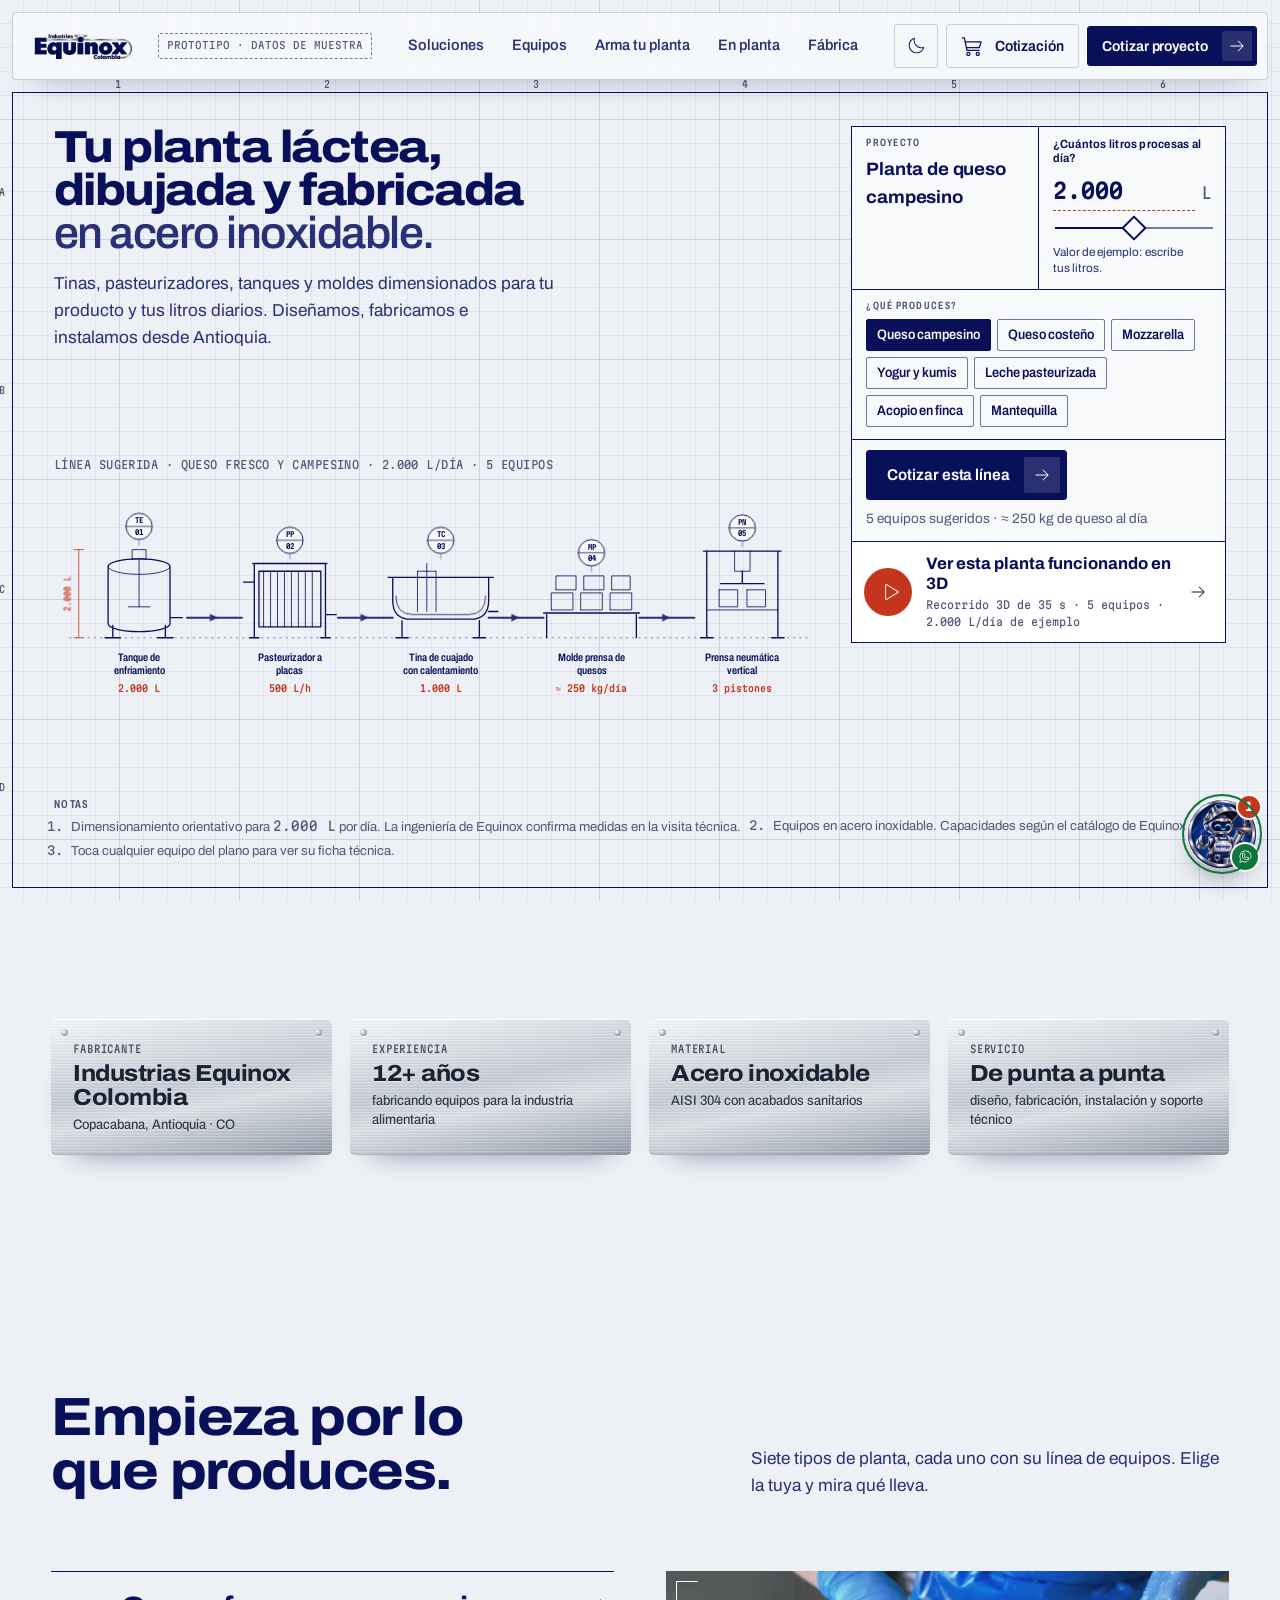
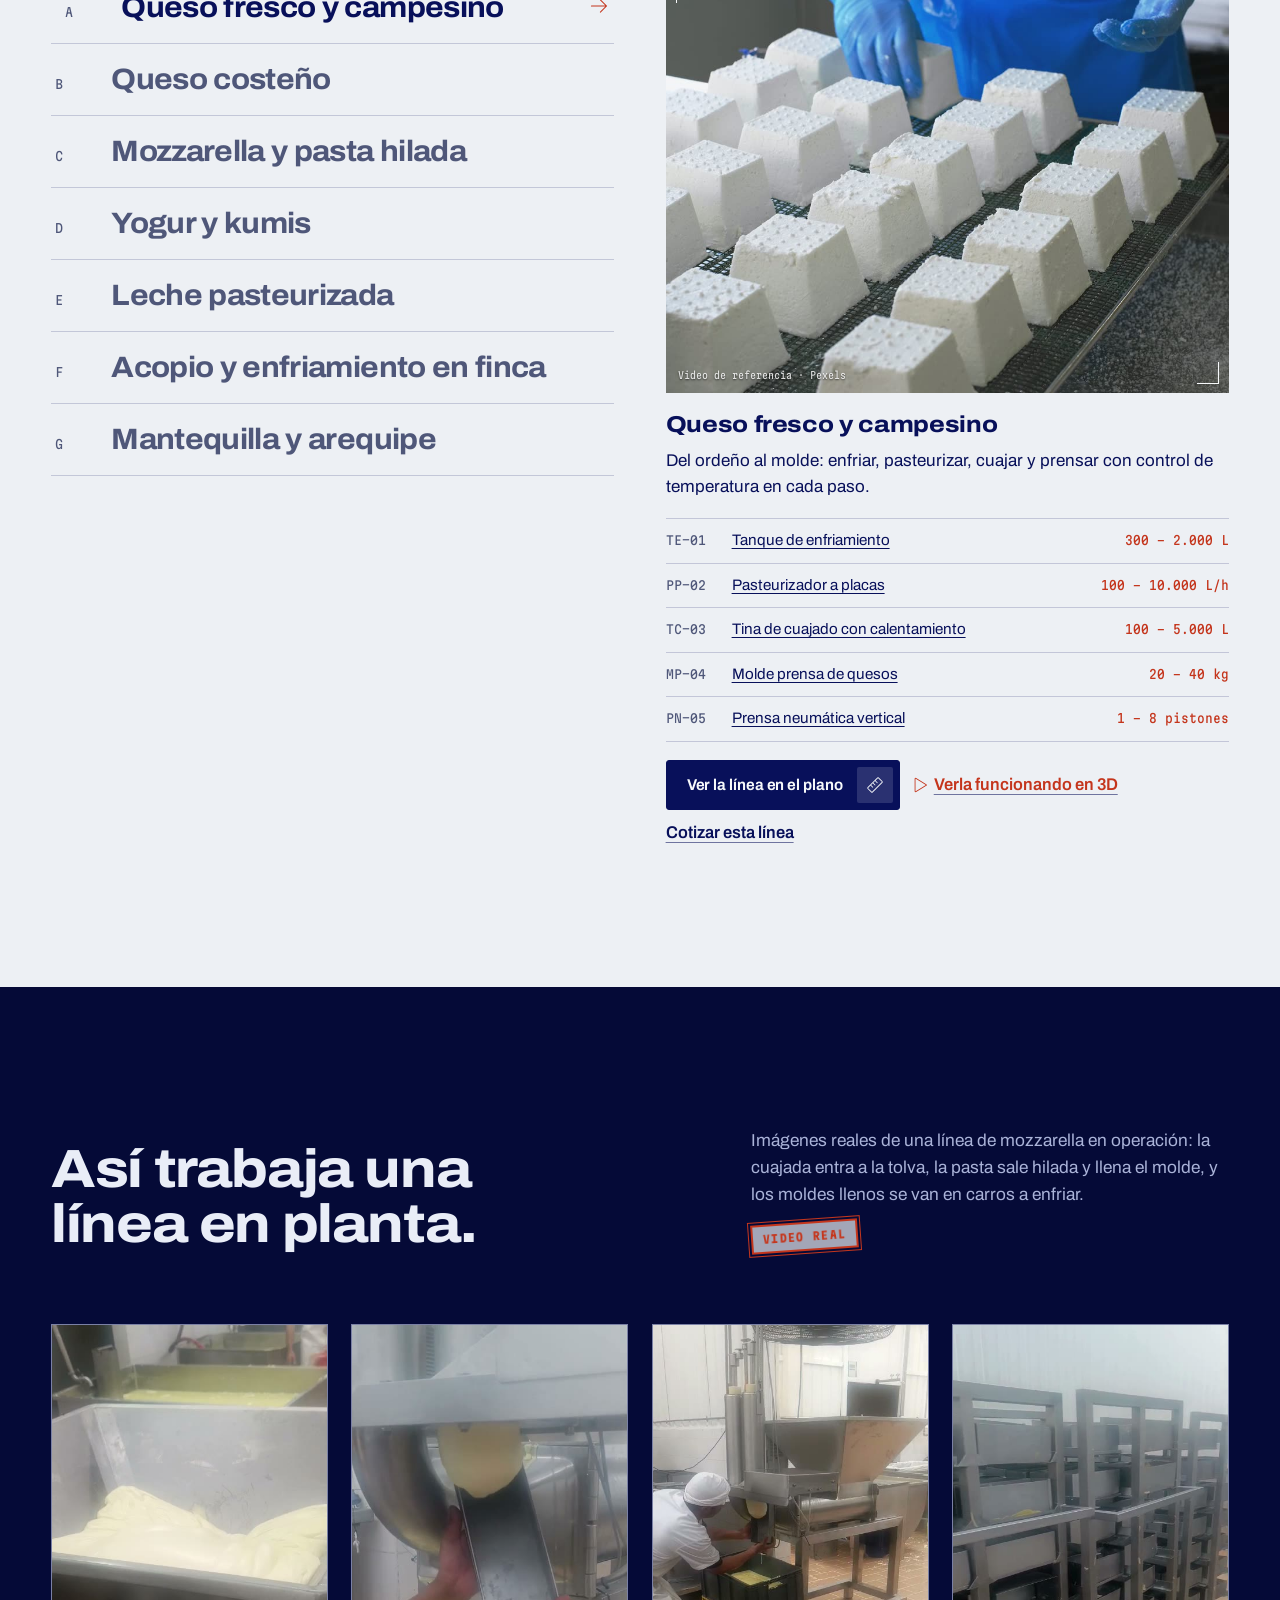
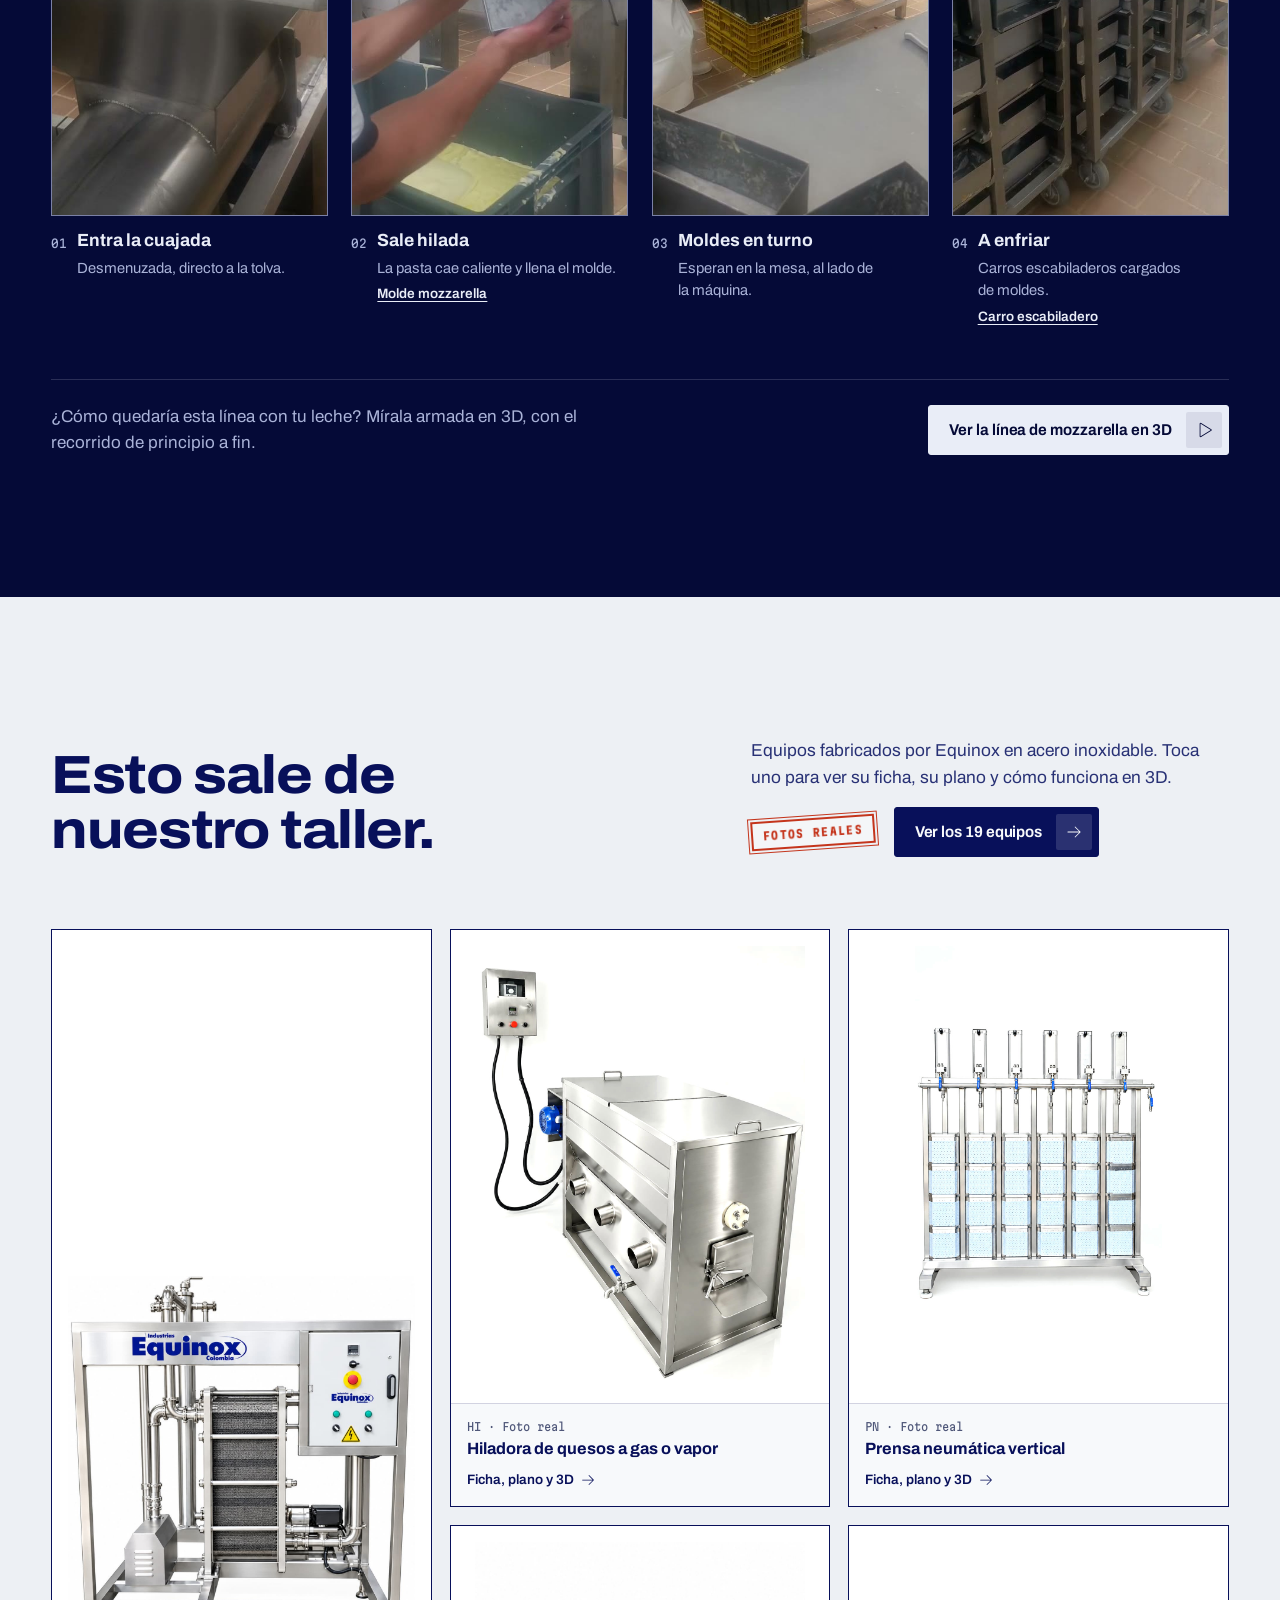
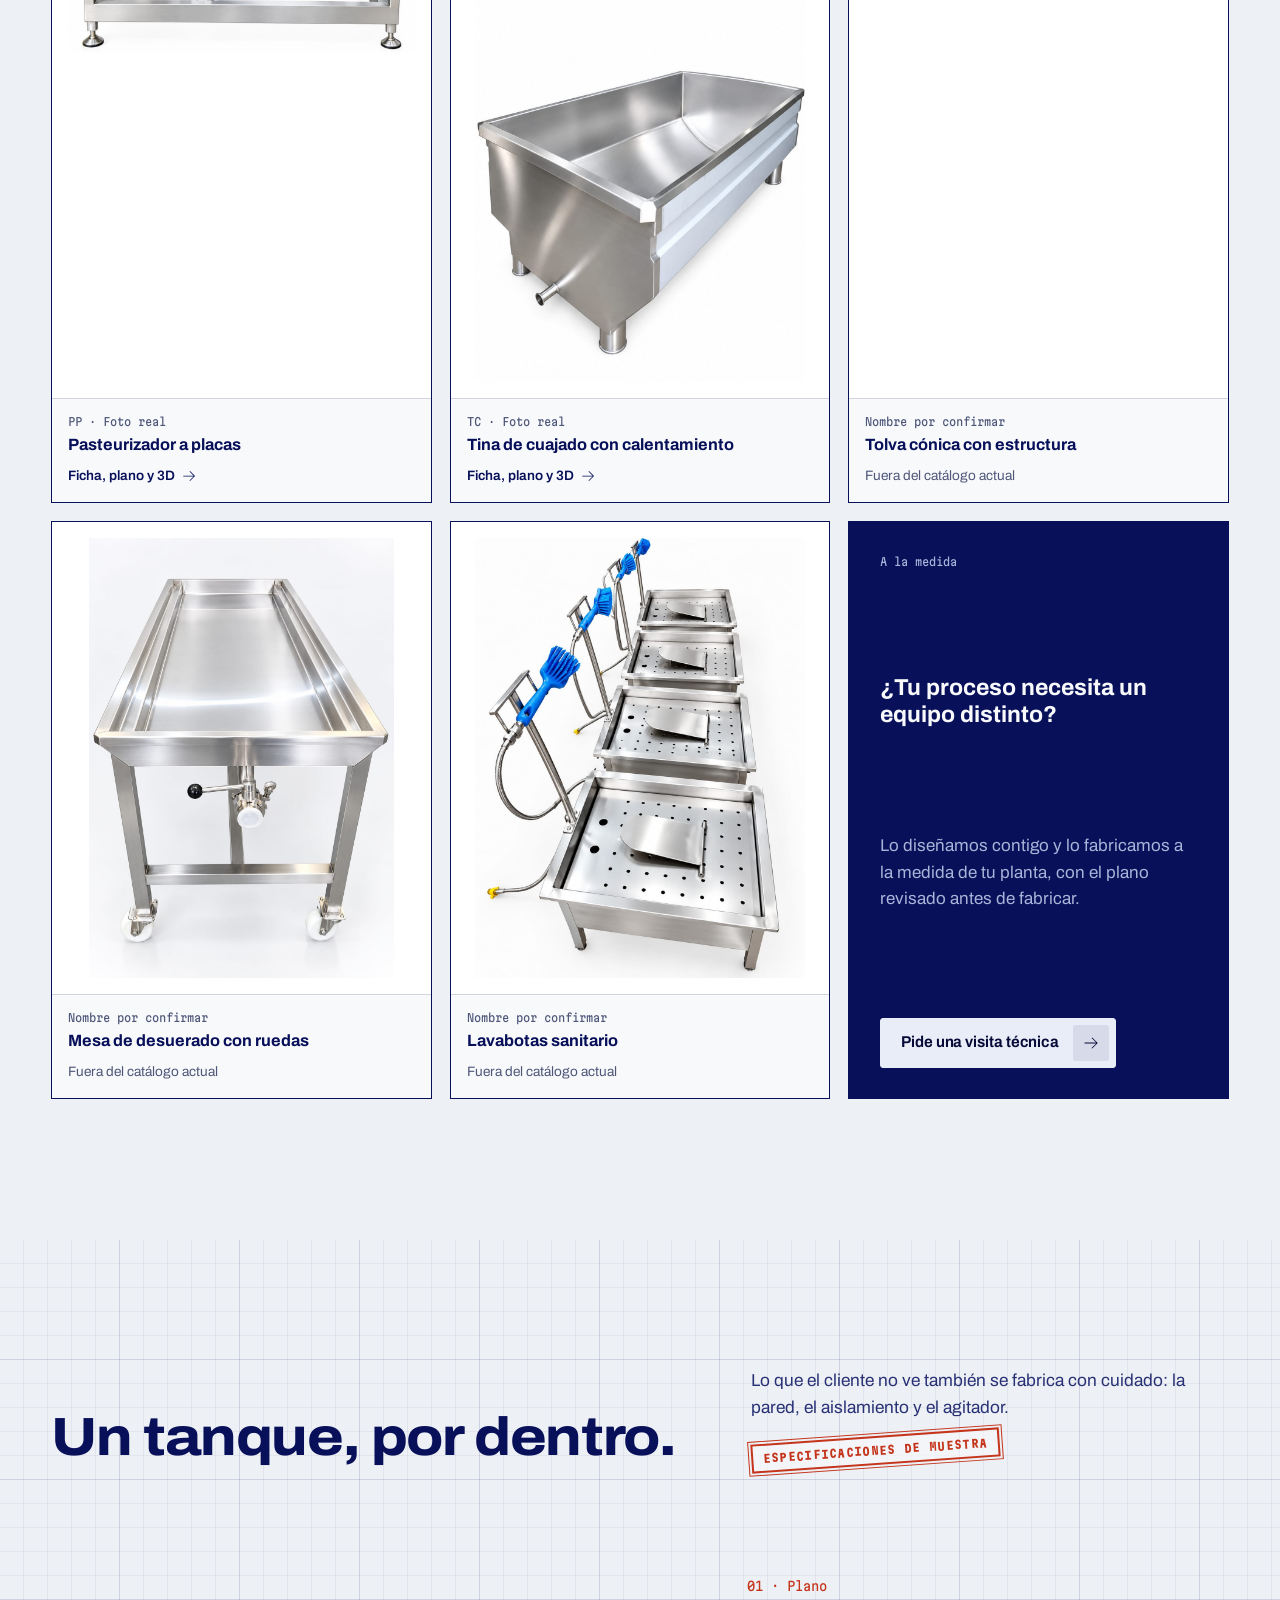
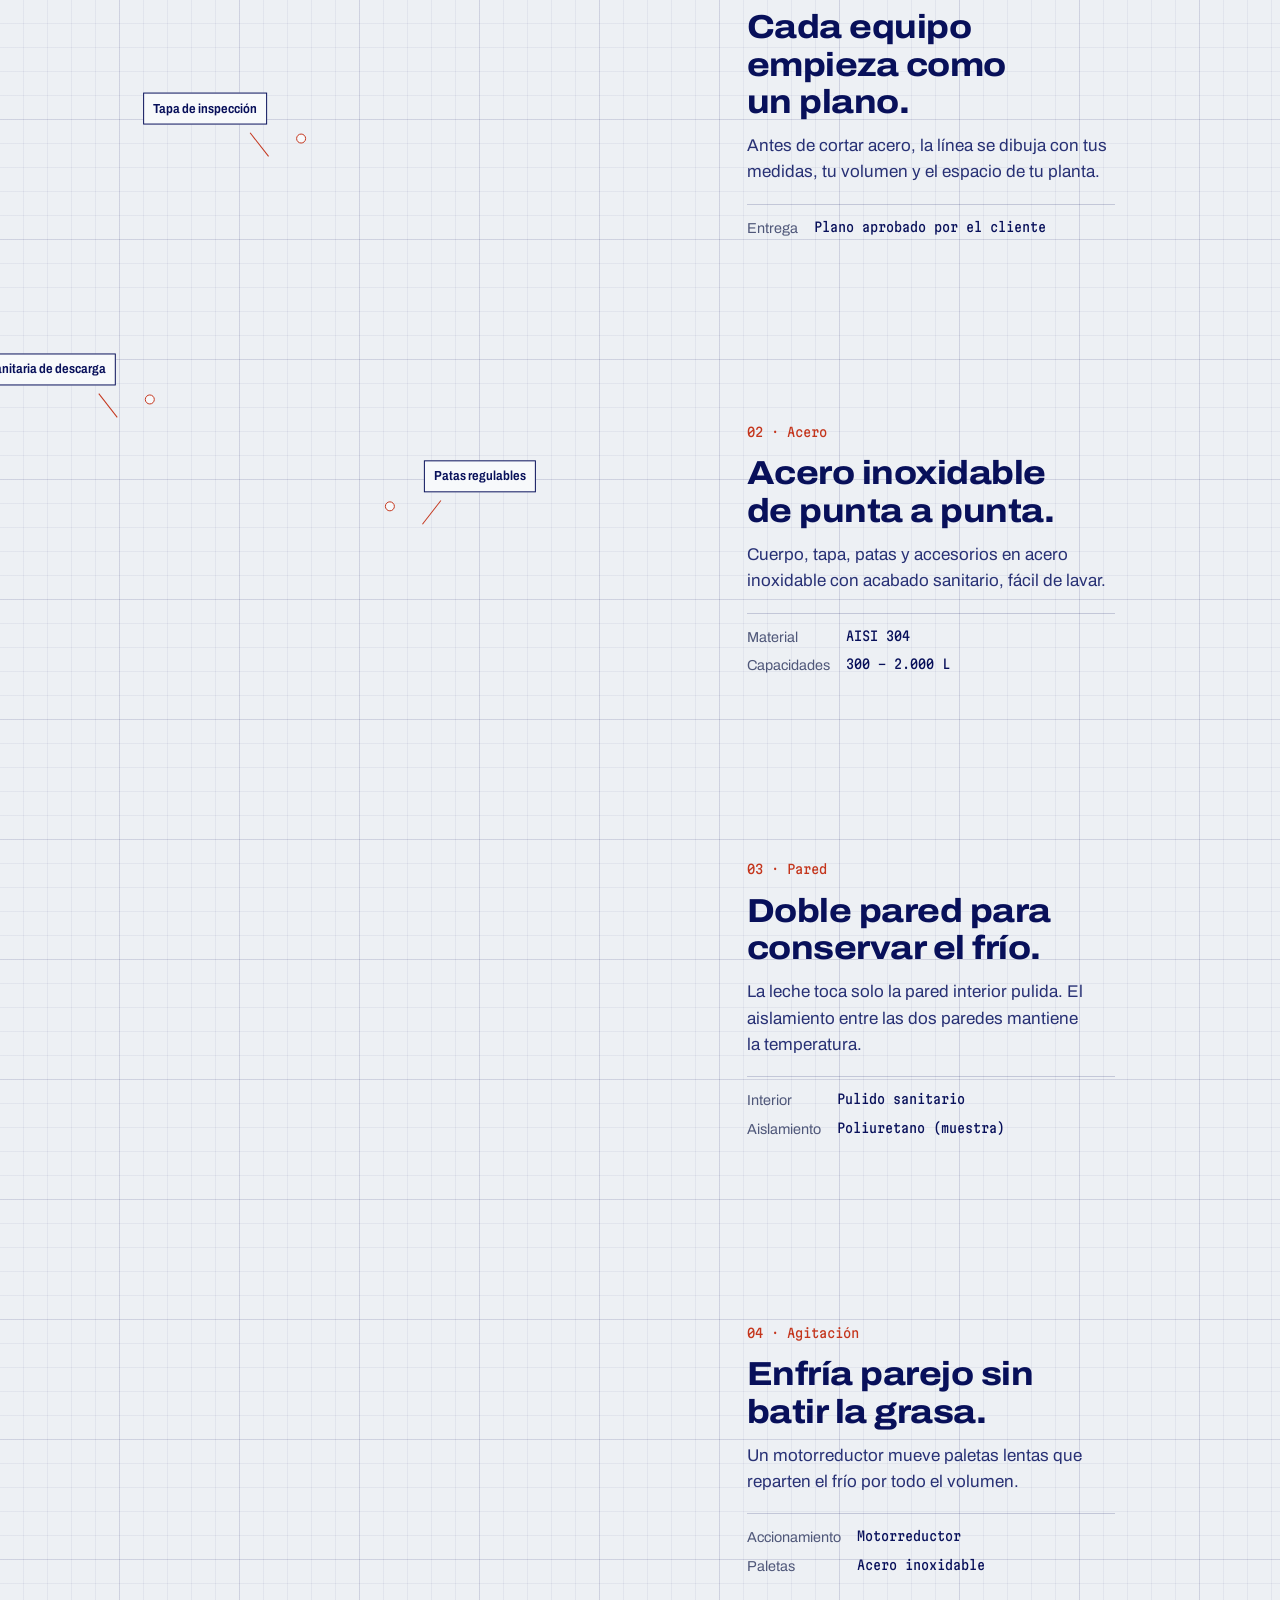
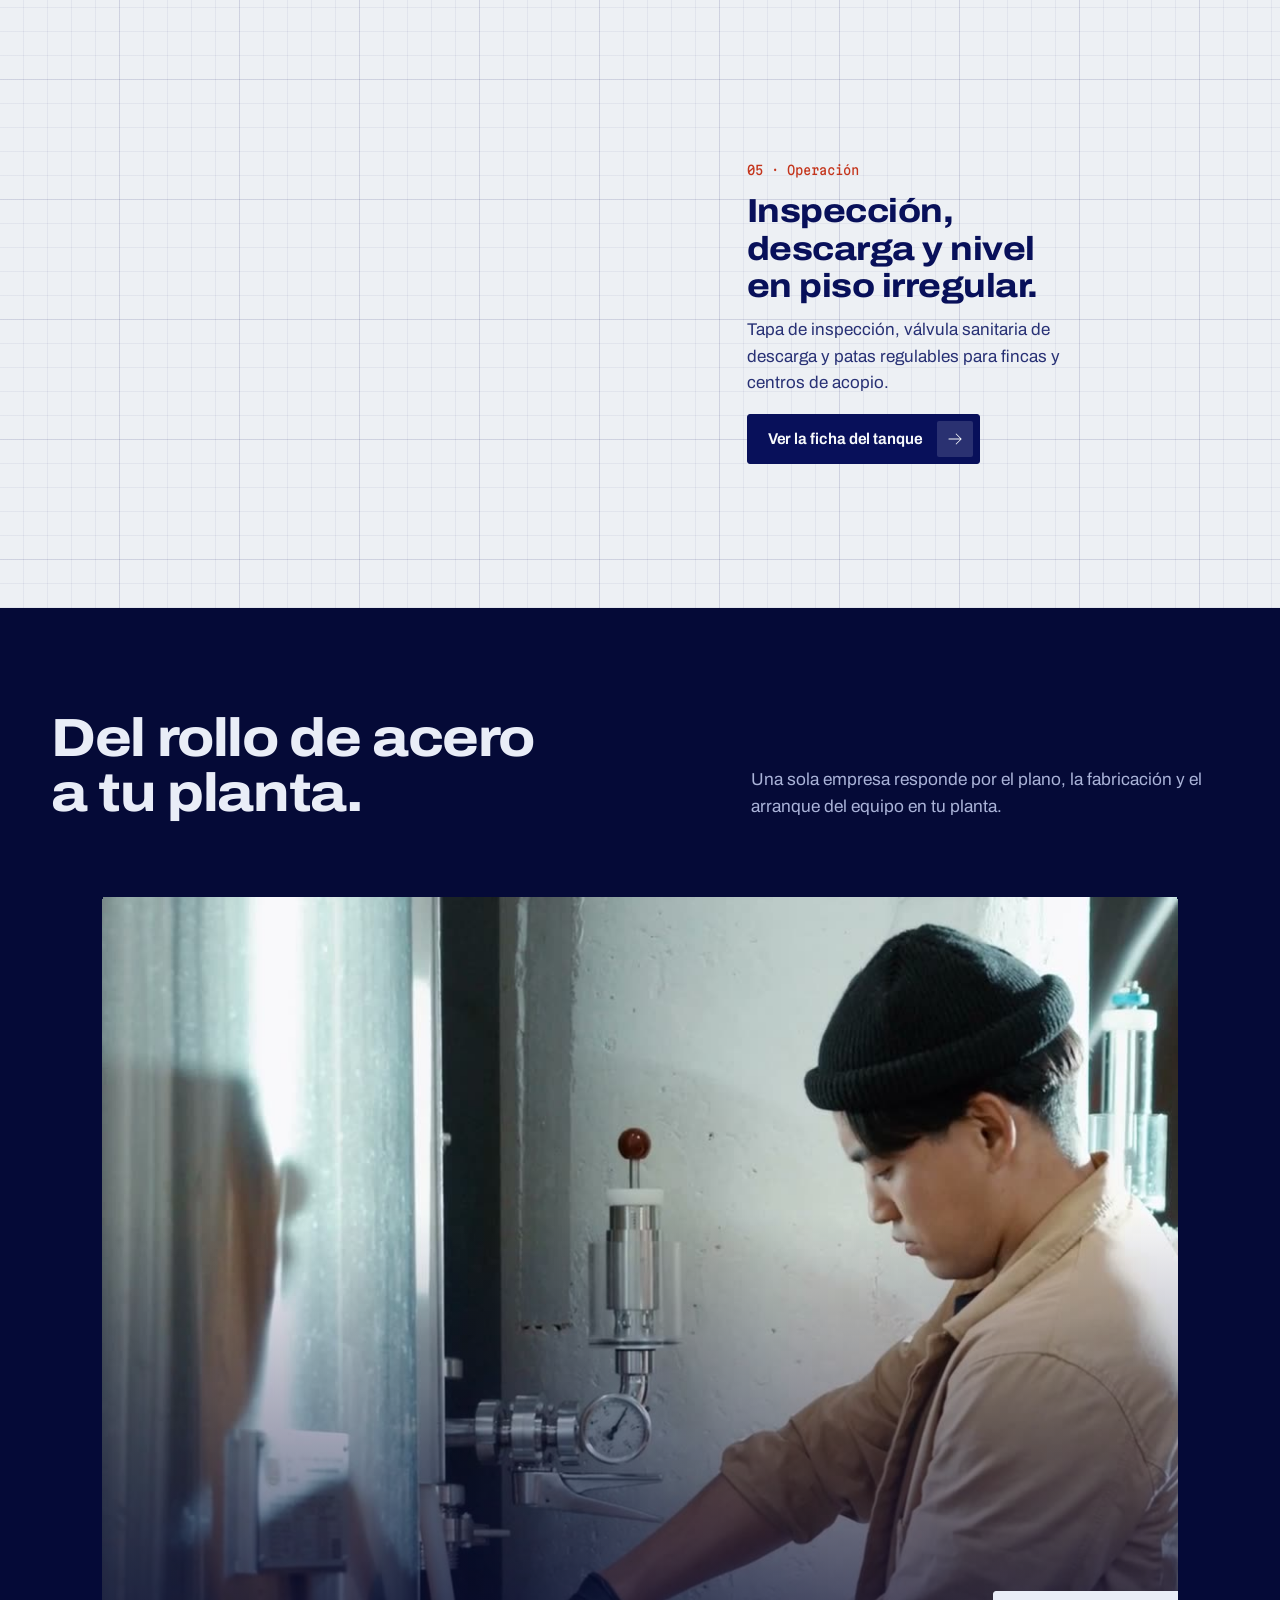
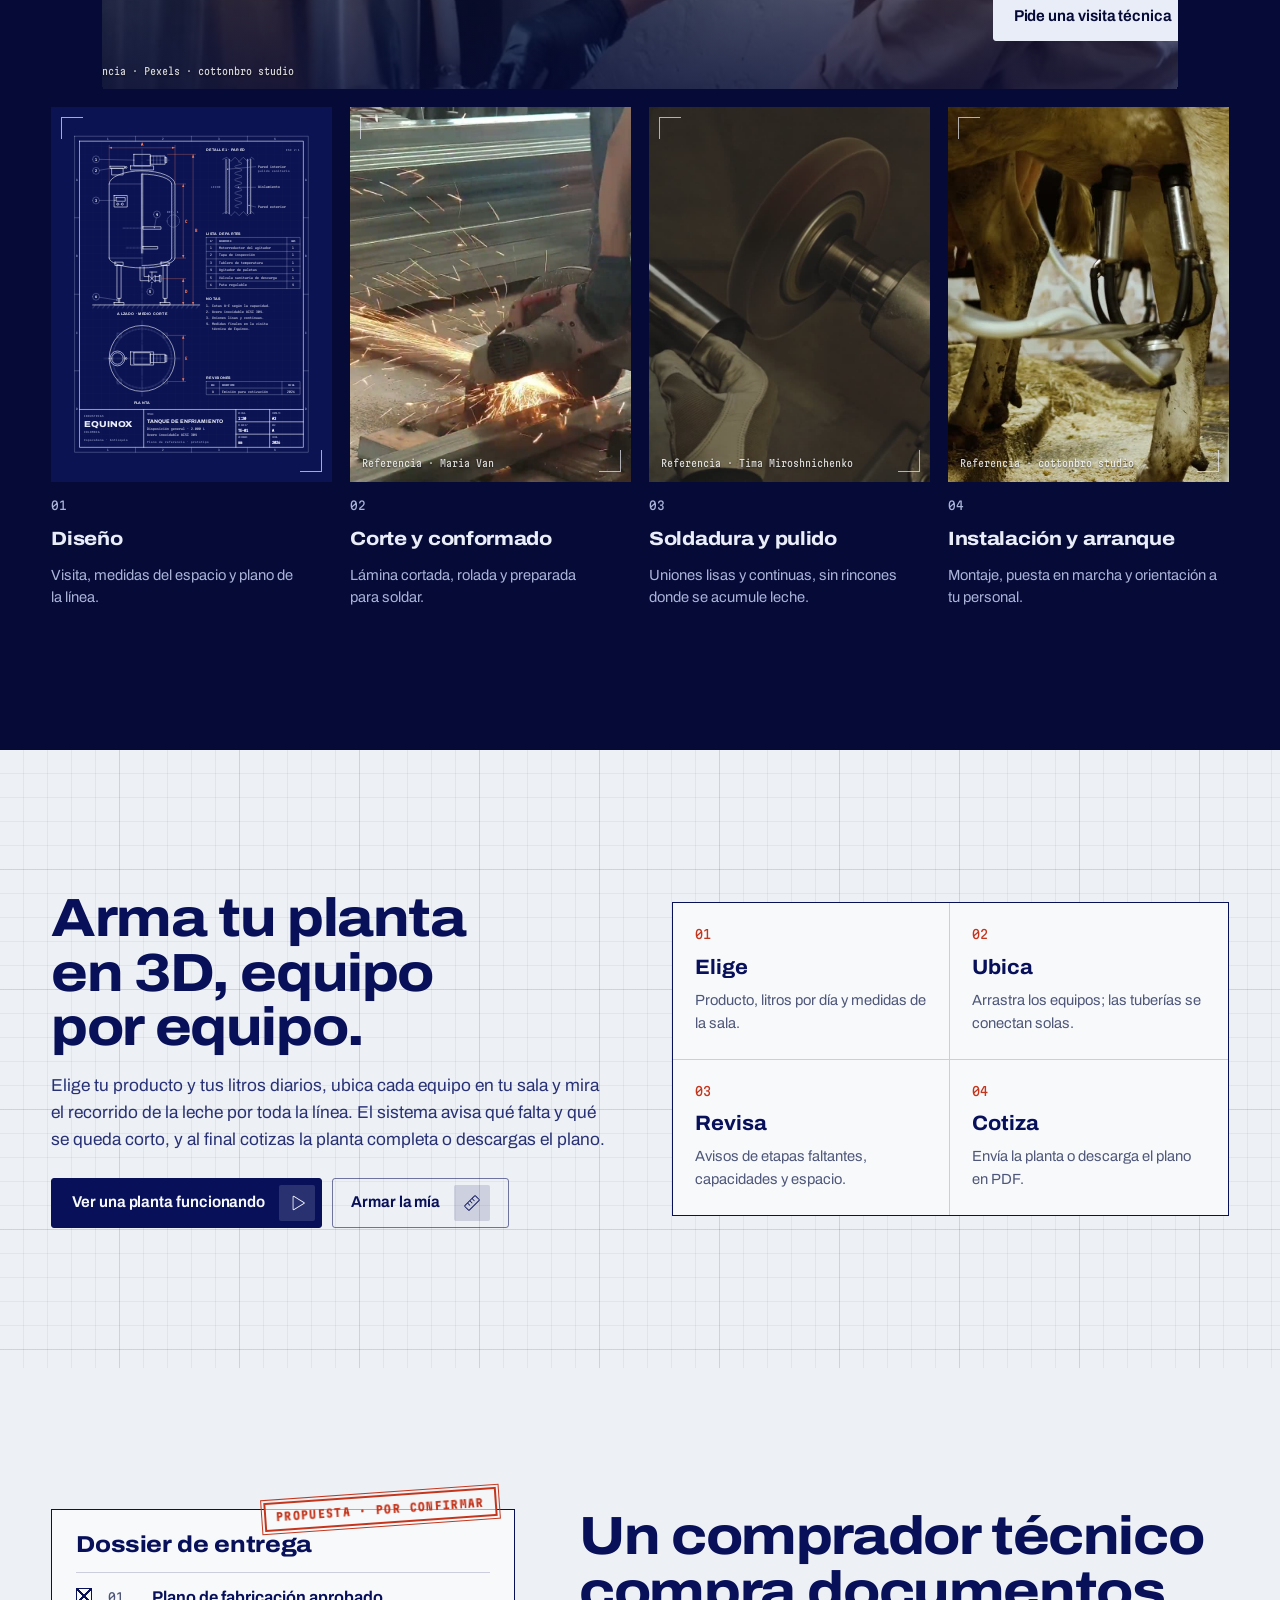
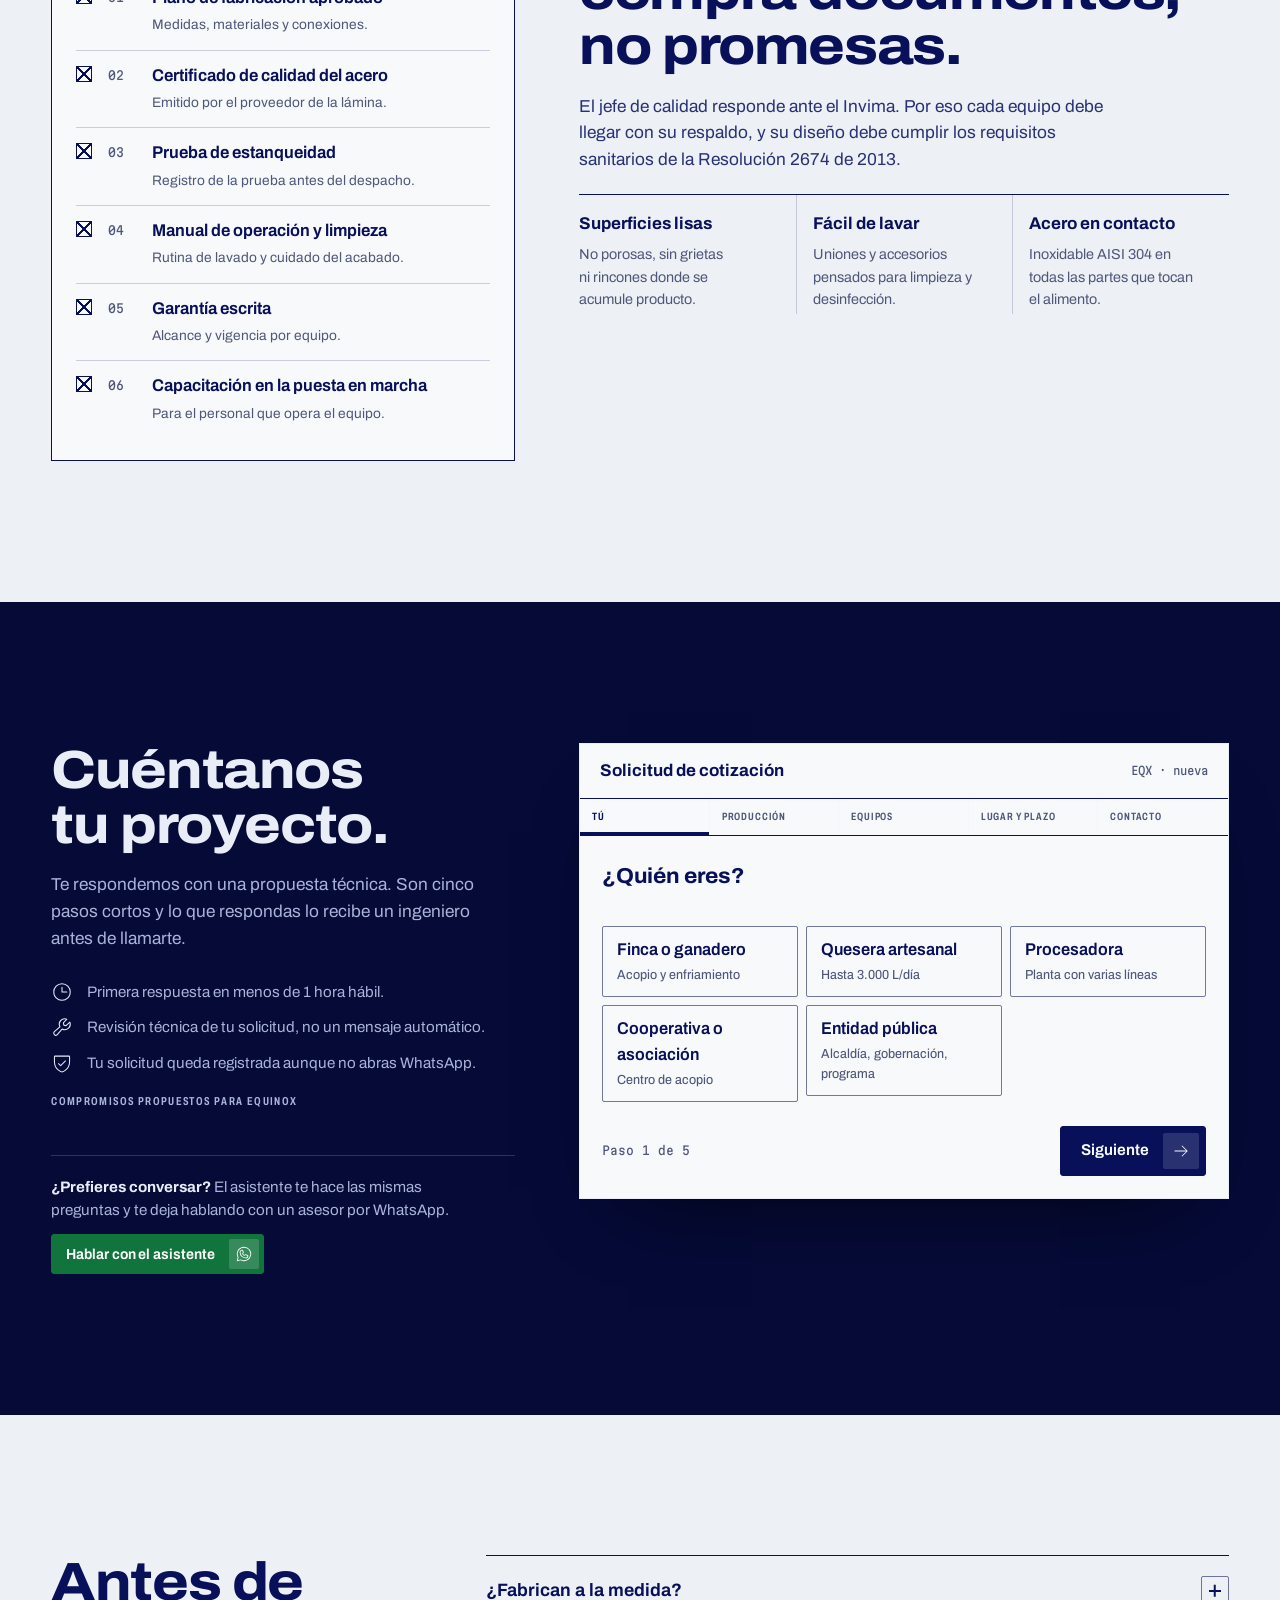
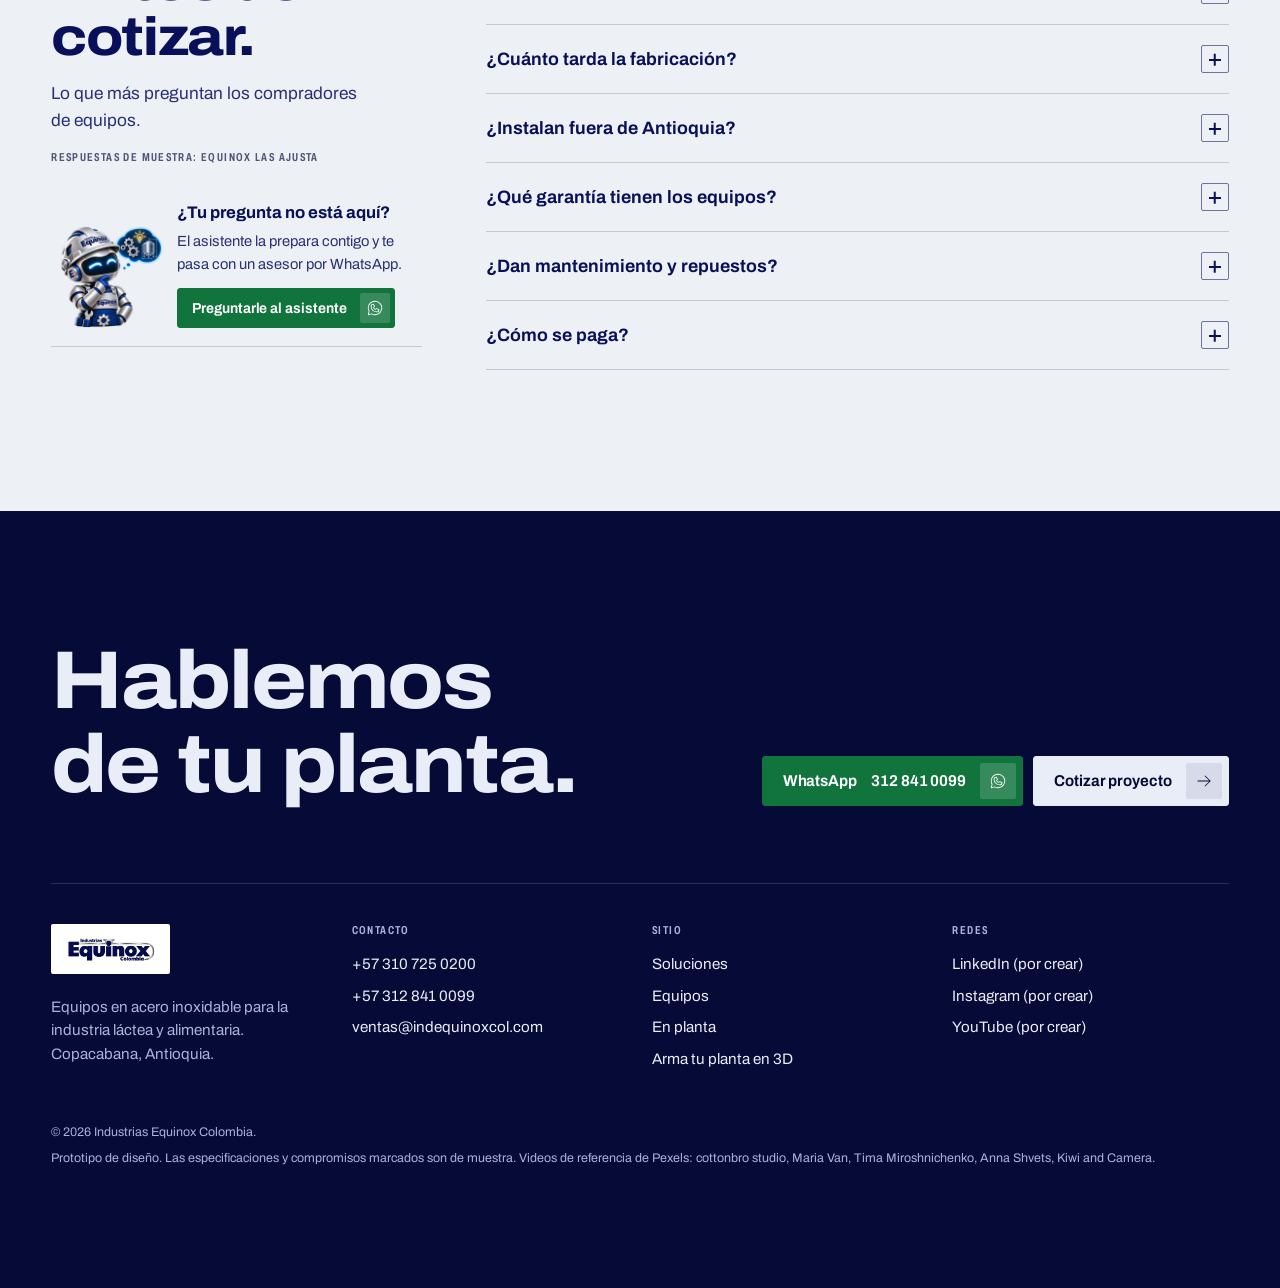
==== commit 349f5de1: "Revisión para presentar: portada más limpia, carrito y asistente conectado Portada: - Primera pantal" ====
--- a/index.html
+++ b/index.html
@@ -68,7 +68,7 @@
   </nav>
   <div class="nav__acciones">
     <button class="tema-boton" type="button" data-tema-boton aria-pressed="false" aria-label="Cambiar a modo oscuro" title="Modo oscuro"><svg aria-hidden="true"><use href="assets/img/iconos.svg#i-moon"/></svg></button>
-    <a class="nav__cot" href="#cotizar" data-contador><span class="txt">Cotización</span> <span class="mono" aria-label="equipos en la cotización">0</span></a>
+    <button type="button" class="nav__cot" data-contador data-carrito aria-label="Ver la cotización: sin equipos" aria-expanded="false" aria-controls="carrito-panel"><span class="nav__carrito" aria-hidden="true"><svg viewBox="0 0 256 256" fill="none" stroke="currentColor" stroke-width="13" stroke-linecap="round" stroke-linejoin="round"><path d="M24 40H44L72 168H196M53 80H216L198 140H66"/><circle cx="86" cy="204" r="16"/><circle cx="182" cy="204" r="16"/></svg><span class="mono">0</span></span><span class="txt">Cotización</span></button>
     <a class="btn btn--pequeno" href="#cotizar">Cotizar proyecto <span class="btn__ico"><svg aria-hidden="true"><use href="assets/img/iconos.svg#i-arrow-right"/></svg></span></a>
     <button class="nav__menu" aria-label="Abrir menú" aria-expanded="false" aria-controls="menu-movil"><span></span><span></span><span></span></button>
   </div>
@@ -92,11 +92,6 @@
 
     <div class="lamina__titulo">
       <h1 id="titulo-inicio">Tu planta láctea, dibujada y fabricada <em>en acero inoxidable.</em></h1>
-      <!-- El robot de Equinox presenta el plano: apunta al tanque holográfico, hacia el cajetín donde se configura la línea. Abre el asistente. -->
-      <button type="button" class="lamina__robot" data-asistente-abrir="cotizar" aria-label="Abrir el asistente de Equinox para cotizar tu planta">
-        <img src="assets/img/asistente/holograma.webp" alt="" width="598" height="560" fetchpriority="high" decoding="async">
-        <span class="lamina__robot-nota"><span class="mono">Asistente Equinox</span><span>Pregúntame<span class="lamina__robot-mas"> por tu planta</span></span></span>
-      </button>
       <p class="lead">Tinas, pasteurizadores, tanques y moldes dimensionados para tu producto y tus litros diarios. Diseñamos, fabricamos e instalamos desde Antioquia.</p>
     </div>
 
@@ -107,19 +102,15 @@
         <div class="litros__valor"><input id="litros-num" class="mono" type="text" inputmode="numeric" autocomplete="off" value="2.000" aria-describedby="litros-pista" data-litros-num><span class="mono" aria-hidden="true">L</span></div>
         <input type="range" id="litros" min="0" max="100" step="1" value="50" aria-label="Leche por día" aria-describedby="litros-pista">
         <output id="litros-salida" class="sr" for="litros">2.000 L</output>
-        <p class="litros__pista" id="litros-pista" data-litros-pista>Es un ejemplo: escribe tus litros para dimensionar la línea.</p>
+        <p class="litros__pista" id="litros-pista" data-litros-pista>Valor de ejemplo: escribe tus litros.</p>
       </div>
       <div class="c-6 fin" role="radiogroup" aria-labelledby="lbl-producto">
         <span class="rotulo" id="lbl-producto">¿Qué produces?</span>
         <div class="chips" data-chips-aplicacion></div>
       </div>
-      <div class="c-4 cajetin__cta">
+      <div class="c-6 fin cajetin__cta">
         <a class="btn" href="#cotizar" data-cotizar-linea>Cotizar esta línea <span class="btn__ico"><svg aria-hidden="true"><use href="assets/img/iconos.svg#i-arrow-right"/></svg></span></a>
         <span class="cajetin__resumen" data-resumen>5 equipos sugeridos</span>
-      </div>
-      <div class="c-2 fin cajetin__wa">
-        <a class="enlace" href="planta.html" data-planta-linea><svg width="20" height="20" aria-hidden="true"><use href="assets/img/iconos.svg#i-ruler"/></svg> Armar en 3D</a>
-        <a class="enlace" href="#" data-wa-linea target="_blank" rel="noopener"><svg width="20" height="20" aria-hidden="true"><use href="assets/img/iconos.svg#i-whatsapp-logo"/></svg> WhatsApp</a>
       </div>
       <a class="c-6 fin ultima ver-planta" href="planta.html" data-ver-funcionando>
         <span class="ver-planta__play" aria-hidden="true"><svg><use href="assets/img/iconos.svg#i-play"/></svg></span>
@@ -216,6 +207,18 @@
   </div>
 </section>
 
+<!-- Hecho por Equinox: fotos reales -->
+<section class="seccion galeria-real" aria-labelledby="titulo-galeria" id="hecho-por-equinox">
+  <div class="contenedor">
+    <div class="seccion__cabeza revela">
+      <h2 id="titulo-galeria">Esto sale de nuestro taller.</h2>
+      <div style="justify-self:end;display:grid;gap:16px"><p class="lead">Equipos fabricados por Equinox en acero inoxidable. Toca uno para ver su ficha, su plano y cómo funciona en 3D.</p><p class="galeria-real__acciones"><span class="sello">Fotos reales</span><a class="btn" href="equipos.html">Ver los 19 equipos <span class="btn__ico"><svg aria-hidden="true"><use href="assets/img/iconos.svg#i-arrow-right"/></svg></span></a></p></div>
+    </div>
+    <ul class="galeria-real__grid" data-galeria></ul>
+  </div>
+</section>
+
+
 <!-- Anatomía del tanque (3D) -->
 <section class="anatomia cuadricula" id="tanque" aria-labelledby="titulo-tanque">
   <div class="contenedor anatomia__intro">
@@ -290,7 +293,7 @@
     <div class="fabrica__etapas">
       <article class="etapa etapa--plano revela">
         <div class="visor" aria-hidden="true">
-          <svg viewBox="0 0 200 150" width="70%"><path d="M30 120H170M40 120V40H90V120M100 120V60A30 8 0 0 1 160 60V120" /><path d="M40 30H90M36 26V34M94 26V34" style="stroke:#e8604a"/><path d="M110 75H150M110 95H150" style="stroke-dasharray:4 3"/></svg>
+          <svg class="plano-hoja" viewBox="0 0 300 400" focusable="false"><defs><pattern id="ph-cuadricula" width="10" height="10" patternUnits="userSpaceOnUse"><path class="pat-c" d="M10 0H0V10"/></pattern><pattern id="ph-rayado" width="2.4" height="2.4" patternUnits="userSpaceOnUse" patternTransform="rotate(45)"><path class="pat" d="M0 0V2.4"/></pattern><marker id="ph-fl" viewBox="0 0 6 6" refX="6" refY="3" markerWidth="4" markerHeight="4" markerUnits="userSpaceOnUse" orient="auto-start-reverse"><path class="ph-punta" d="M0 .9L6 3L0 5.1Z"/></marker></defs><path class="fondo" d="M14 14h272v372h-272Z"/><g class="hoja" style="--d:0s;--t:1.2s"><path class="tr f" pathLength="1" d="M8 8h284v384h-284Z"/><path class="tr" pathLength="1" d="M14 14h272v372h-272Z"/><path class="tr f" pathLength="1" d="M82 8V14"/><path class="tr f" pathLength="1" d="M82 386V392"/><path class="tr f" pathLength="1" d="M150 8V14"/><path class="tr f" pathLength="1" d="M150 386V392"/><path class="tr f" pathLength="1" d="M218 8V14"/><path class="tr f" pathLength="1" d="M218 386V392"/><path class="tr f" pathLength="1" d="M8 107H14"/><path class="tr f" pathLength="1" d="M286 107H292"/><path class="tr f" pathLength="1" d="M8 200H14"/><path class="tr f" pathLength="1" d="M286 200H292"/><path class="tr f" pathLength="1" d="M8 293H14"/><path class="tr f" pathLength="1" d="M286 293H292"/><path class="tr" pathLength="1" d="M14 340H286"/><path class="tr" pathLength="1" d="M92 340V386"/><path class="tr" pathLength="1" d="M204 340V386"/><path class="tr" pathLength="1" d="M245 340V386"/><path class="tr" pathLength="1" d="M204 355H286"/><path class="tr" pathLength="1" d="M204 370H286"/></g><g class="obj" style="--d:0.35s;--t:1.6s"><path class="tr" pathLength="1" d="M50 66V156"/><path class="tr" pathLength="1" d="M130 66V156"/><path class="tr" pathLength="1" d="M50 66A40 16 0 0 1 130 66"/><path class="tr" pathLength="1" d="M50 156A40 12 0 0 0 130 156"/><path class="tr" pathLength="1" d="M126 66V156"/><path class="tr" pathLength="1" d="M90 54A36 12 0 0 1 126 66"/><path class="tr" pathLength="1" d="M126 156A36 9 0 0 1 90 165"/><path class="tr" pathLength="1" d="M80 30h20v14h-20Z"/><path class="tr" pathLength="1" d="M76 44h28v5h-28Z"/><path class="tr" pathLength="1" d="M100 32h18v10h-18Z"/><path class="tr" pathLength="1" d="M118 34h2v6h-2Z"/><path class="tr" pathLength="1" d="M89.2 54V150"/><path class="tr" pathLength="1" d="M90.8 54V150"/><path class="tr" pathLength="1" d="M91 118h22v3h-22Z"/><path class="tr" pathLength="1" d="M91 142h18v3h-18Z"/><path class="tr" pathLength="1" d="M53 47h14v8h-14Z"/><path class="tr" pathLength="1" d="M51 44.5h18v2.5h-18Z"/><path class="tr" pathLength="1" d="M69.3 45.8a1.2 1.2 0 1 0 2.4 0a1.2 1.2 0 1 0 -2.4 0"/><path class="tr" pathLength="1" d="M56 80h16v14h-16Z"/><path class="tr" pathLength="1" d="M58.5 82.5h11v4.5h-11Z"/><path class="tr" pathLength="1" d="M59.2 90.5a1.3 1.3 0 1 0 2.6 0a1.3 1.3 0 1 0 -2.6 0"/><path class="tr" pathLength="1" d="M64.7 90.5a1.3 1.3 0 1 0 2.6 0a1.3 1.3 0 1 0 -2.6 0"/><path class="tr" pathLength="1" d="M87.5 167V183.5H98"/><path class="tr" pathLength="1" d="M92.5 167V178.5H98"/><path class="tr" pathLength="1" d="M98 177V185L106 177V185Z"/><path class="tr" pathLength="1" d="M102 181V173"/><path class="tr" pathLength="1" d="M99.5 173H108"/><path class="tr" pathLength="1" d="M106 178.5H111"/><path class="tr" pathLength="1" d="M106 183.5H111"/><path class="tr" pathLength="1" d="M111 177h2v8h-2Z"/><path class="tr" pathLength="1" d="M57 161h10v4h-10Z"/><path class="tr" pathLength="1" d="M59.5 165h5v40h-5Z"/><path class="tr" pathLength="1" d="M61.2 205V210"/><path class="tr" pathLength="1" d="M62.8 205V210"/><path class="tr" pathLength="1" d="M56 210h12v3h-12Z"/><path class="tr" pathLength="1" d="M113 161h10v4h-10Z"/><path class="tr" pathLength="1" d="M115.5 165h5v40h-5Z"/><path class="tr" pathLength="1" d="M117.2 205V210"/><path class="tr" pathLength="1" d="M118.8 205V210"/><path class="tr" pathLength="1" d="M112 210h12v3h-12Z"/><path class="tr" pathLength="1" d="M30 213H160"/><path class="tr f" pathLength="1" d="M50 66H90"/><path class="tr f" pathLength="1" d="M50 156H90"/><path class="tr f" pathLength="1" d="M104 32V42"/><path class="tr f" pathLength="1" d="M108 32V42"/><path class="tr f" pathLength="1" d="M112 32V42"/></g><g class="obj" style="--d:0.9s;--t:1.3s"><path class="tr" pathLength="1" d="M50 278a40 40 0 1 0 80 0a40 40 0 1 0 -80 0"/><path class="tr" pathLength="1" d="M76 270h28v16h-28Z"/><path class="tr" pathLength="1" d="M80 271h20v14h-20Z"/><path class="tr" pathLength="1" d="M100 273h18v10h-18Z"/><path class="tr" pathLength="1" d="M118 274h2v8h-2Z"/><path class="tr" pathLength="1" d="M51 278a9 9 0 1 0 18 0a9 9 0 1 0 -18 0"/><path class="tr" pathLength="1" d="M53 278a7 7 0 1 0 14 0a7 7 0 1 0 -14 0"/><path class="tr" pathLength="1" d="M69.3 278a1.2 1.2 0 1 0 2.4 0a1.2 1.2 0 1 0 -2.4 0"/><path class="tr f" pathLength="1" d="M104 273V283"/><path class="tr f" pathLength="1" d="M108 273V283"/><path class="tr f" pathLength="1" d="M112 273V283"/></g><g class="obj" style="--d:1.2s;--t:1.2s"><path class="tr" pathLength="1" d="M192 36V102"/><path class="tr" pathLength="1" d="M196 36V102"/><path class="tr" pathLength="1" d="M218 36V102"/><path class="tr" pathLength="1" d="M222 36V102"/><path class="tr f" pathLength="1" d="M188 36L193 33.5L198 38.5L203 33.5L208 38.5L213 33.5L218 38.5L223 33.5L226 36"/><path class="tr f" pathLength="1" d="M188 102L193 99.5L198 104.5L203 99.5L208 104.5L213 99.5L218 104.5L223 99.5L226 102"/><path class="tr f" pathLength="1" d="M207 39Q216 41 207 43Q198 45 207 47Q216 49 207 51Q198 53 207 55Q216 57 207 59Q198 61 207 63Q216 65 207 67Q198 69 207 71Q216 73 207 75Q198 77 207 79Q216 81 207 83Q198 85 207 87Q216 89 207 91Q198 93 207 95"/></g><g class="obj tabla" style="--d:1.0s;--t:1.1s"><path class="tr f" pathLength="1" d="M168 131h114v62h-114Z"/><path class="tr f" pathLength="1" d="M180 131V193"/><path class="tr f" pathLength="1" d="M266 131V193"/><path class="tr f" pathLength="1" d="M168 139H282"/><path class="tr f" pathLength="1" d="M168 148H282"/><path class="tr f" pathLength="1" d="M168 157H282"/><path class="tr f" pathLength="1" d="M168 166H282"/><path class="tr f" pathLength="1" d="M168 175H282"/><path class="tr f" pathLength="1" d="M168 184H282"/><path class="tr f" pathLength="1" d="M168 306h114v16h-114Z"/><path class="tr f" pathLength="1" d="M168 314H282"/><path class="tr f" pathLength="1" d="M184 306V322"/><path class="tr f" pathLength="1" d="M260 306V322"/></g><g class="ap eje" style="--d:1.6s"><path d="M90 24V220"/><path d="M96 37H124"/><path d="M44 278H136"/><path d="M90 232V324"/></g><g class="ap oculta" style="--d:1.7s"><path d="M67 119.5H89"/><path d="M71 143.5H89"/><path d="M54 278a36 36 0 1 0 72 0a36 36 0 1 0 -72 0"/><path d="M59.5 247.5h5v5h-5Z"/><path d="M59.5 303.5h5v5h-5Z"/><path d="M115.5 247.5h5v5h-5Z"/><path d="M115.5 303.5h5v5h-5Z"/></g><g class="ap" style="--d:1.8s"><path class="rayado" d="M90 50A40 16 0 0 1 130 66V156A40 12 0 0 1 90 168V165A36 9 0 0 0 126 156V66A36 12 0 0 0 90 54Z"/><path class="rayado" d="M192 36h4v66h-4Z"/><path class="rayado" d="M218 36h4v66h-4Z"/><path class="f" d="M33 213l-3 4M39 213l-3 4M45 213l-3 4M51 213l-3 4M57 213l-3 4M63 213l-3 4M69 213l-3 4M75 213l-3 4M81 213l-3 4M87 213l-3 4M93 213l-3 4M99 213l-3 4M105 213l-3 4M111 213l-3 4M117 213l-3 4M123 213l-3 4M129 213l-3 4M135 213l-3 4M141 213l-3 4M147 213l-3 4M153 213l-3 4M159 213l-3 4"/></g><g class="ap cota" style="--d:2.0s"><path class="dim" d="M50 22H130" marker-start="url(#ph-fl)" marker-end="url(#ph-fl)"/><path d="M50 64V19M130 64V19"/><text x="90" y="20.2" class="t-cota" text-anchor="middle">A</text><path class="dim" d="M152 30V213" marker-start="url(#ph-fl)" marker-end="url(#ph-fl)"/><path d="M121 30H155"/><text x="154.5" y="124" class="t-cota">B</text><path class="dim" d="M140 66V156" marker-start="url(#ph-fl)" marker-end="url(#ph-fl)"/><path d="M132 66H143M132 156H143"/><text x="142.2" y="113" class="t-cota">C</text><path class="dim" d="M140 181V213" marker-start="url(#ph-fl)" marker-end="url(#ph-fl)"/><path d="M114 181H143"/><text x="142.2" y="199" class="t-cota">D</text><path class="dim" d="M140 250V306" marker-start="url(#ph-fl)" marker-end="url(#ph-fl)"/><path d="M121 250H143M121 306H143"/><text x="142.2" y="280" class="t-cota">E</text></g><g class="ap" style="--d:2.15s"><path class="f" d="M80 37L38.2 36.09"/><circle class="punto" cx="80" cy="37" r=".8"/><path class="globo" d="M29.8 36a4.2 4.2 0 1 0 8.4 0a4.2 4.2 0 1 0 -8.4 0"/><text x="34" y="37.55" class="t-globo" text-anchor="middle">1</text><path class="f" d="M52 47L38.14 49.31"/><circle class="punto" cx="52" cy="47" r=".8"/><path class="globo" d="M29.8 50a4.2 4.2 0 1 0 8.4 0a4.2 4.2 0 1 0 -8.4 0"/><text x="34" y="51.55" class="t-globo" text-anchor="middle">2</text><path class="f" d="M57 86L38.2 86"/><circle class="punto" cx="57" cy="86" r=".8"/><path class="globo" d="M29.8 86a4.2 4.2 0 1 0 8.4 0a4.2 4.2 0 1 0 -8.4 0"/><text x="34" y="87.55" class="t-globo" text-anchor="middle">3</text><path class="f" d="M105 119L107.23 107.13"/><circle class="punto" cx="105" cy="119" r=".8"/><path class="globo" d="M103.8 103a4.2 4.2 0 1 0 8.4 0a4.2 4.2 0 1 0 -8.4 0"/><text x="108" y="104.55" class="t-globo" text-anchor="middle">4</text><path class="f" d="M102 185.5L100.72 192.86"/><circle class="punto" cx="102" cy="185.5" r=".8"/><path class="globo" d="M95.8 197a4.2 4.2 0 1 0 8.4 0a4.2 4.2 0 1 0 -8.4 0"/><text x="100" y="198.55" class="t-globo" text-anchor="middle">5</text><path class="f" d="M59.5 207L38.15 203.65"/><circle class="punto" cx="59.5" cy="207" r=".8"/><path class="globo" d="M29.8 203a4.2 4.2 0 1 0 8.4 0a4.2 4.2 0 1 0 -8.4 0"/><text x="34" y="204.55" class="t-globo" text-anchor="middle">6</text><path class="llamada" d="M120.5 111a7.5 7.5 0 1 0 15 0a7.5 7.5 0 1 0 -15 0"/><text x="128" y="101" class="t-peq" text-anchor="middle">DET. 1</text></g><g class="ap textos" style="--d:2.3s"><text x="48" y="12.4" class="t-zona" text-anchor="middle">1</text><text x="48" y="390.4" class="t-zona" text-anchor="middle">1</text><text x="116" y="12.4" class="t-zona" text-anchor="middle">2</text><text x="116" y="390.4" class="t-zona" text-anchor="middle">2</text><text x="184" y="12.4" class="t-zona" text-anchor="middle">3</text><text x="184" y="390.4" class="t-zona" text-anchor="middle">3</text><text x="252" y="12.4" class="t-zona" text-anchor="middle">4</text><text x="252" y="390.4" class="t-zona" text-anchor="middle">4</text><text x="11" y="61.8" class="t-zona" text-anchor="middle">A</text><text x="289" y="61.8" class="t-zona" text-anchor="middle">A</text><text x="11" y="154.8" class="t-zona" text-anchor="middle">B</text><text x="289" y="154.8" class="t-zona" text-anchor="middle">B</text><text x="11" y="247.8" class="t-zona" text-anchor="middle">C</text><text x="289" y="247.8" class="t-zona" text-anchor="middle">C</text><text x="11" y="340.8" class="t-zona" text-anchor="middle">D</text><text x="289" y="340.8" class="t-zona" text-anchor="middle">D</text><text x="90" y="225.5" class="t-vista" text-anchor="middle">ALZADO · MEDIO CORTE</text><text x="90" y="333.5" class="t-vista" text-anchor="middle">PLANTA</text><text x="168" y="26" class="t-vista">DETALLE 1 · PARED</text><text x="282" y="26" class="t-peq" text-anchor="end">ESC 2:1</text><text x="180" y="71.4" class="t-peq" text-anchor="middle">LECHE</text><path class="f" d="M194 48L228 45"/><circle class="punto" cx="194" cy="48" r=".8"/><text x="230.5" y="46.3" class="t-et">Pared interior</text><text x="230.5" y="51.3" class="t-peq">pulido sanitario</text><path class="f" d="M207 70L228 70"/><circle class="punto" cx="207" cy="70" r=".8"/><text x="230.5" y="71.3" class="t-et">Aislamiento</text><path class="f" d="M220 92L228 94"/><circle class="punto" cx="220" cy="92" r=".8"/><text x="230.5" y="95.3" class="t-et">Pared exterior</text><text x="168" y="127.5" class="t-vista">LISTA DE PARTES</text><text x="174" y="136.6" class="t-cab" text-anchor="middle">N.º</text><text x="183" y="136.6" class="t-cab">DESCRIPCIÓN</text><text x="274" y="136.6" class="t-cab" text-anchor="middle">CANT.</text><text x="174" y="145" class="t-fila" text-anchor="middle">1</text><text x="183" y="145" class="t-fila">Motorreductor del agitador</text><text x="274" y="145" class="t-fila" text-anchor="middle">1</text><text x="174" y="154" class="t-fila" text-anchor="middle">2</text><text x="183" y="154" class="t-fila">Tapa de inspección</text><text x="274" y="154" class="t-fila" text-anchor="middle">1</text><text x="174" y="163" class="t-fila" text-anchor="middle">3</text><text x="183" y="163" class="t-fila">Tablero de temperatura</text><text x="274" y="163" class="t-fila" text-anchor="middle">1</text><text x="174" y="172" class="t-fila" text-anchor="middle">4</text><text x="183" y="172" class="t-fila">Agitador de paletas</text><text x="274" y="172" class="t-fila" text-anchor="middle">1</text><text x="174" y="181" class="t-fila" text-anchor="middle">5</text><text x="183" y="181" class="t-fila">Válvula sanitaria de descarga</text><text x="274" y="181" class="t-fila" text-anchor="middle">1</text><text x="174" y="190" class="t-fila" text-anchor="middle">6</text><text x="183" y="190" class="t-fila">Pata regulable</text><text x="274" y="190" class="t-fila" text-anchor="middle">4</text><text x="168" y="207.5" class="t-vista">NOTAS</text><text x="168" y="216" class="t-fila" xml:space="preserve">1. Cotas A–E según la capacidad.</text><text x="168" y="223" class="t-fila" xml:space="preserve">2. Acero inoxidable AISI 304.</text><text x="168" y="230" class="t-fila" xml:space="preserve">3. Uniones lisas y continuas.</text><text x="168" y="237" class="t-fila" xml:space="preserve">4. Medidas finales en la visita</text><text x="168" y="244" class="t-fila" xml:space="preserve">   técnica de Equinox.</text><text x="168" y="302.5" class="t-vista">REVISIONES</text><text x="176" y="311.6" class="t-cab" text-anchor="middle">REV.</text><text x="187" y="311.6" class="t-cab">DESCRIPCIÓN</text><text x="271" y="311.6" class="t-cab" text-anchor="middle">FECHA</text><text x="176" y="319.6" class="t-fila" text-anchor="middle">A</text><text x="187" y="319.6" class="t-fila">Emisión para cotización</text><text x="271" y="319.6" class="t-fila" text-anchor="middle">2026</text><text x="20" y="349" class="t-peq">INDUSTRIAS</text><text x="19.4" y="361.6" class="t-marca">EQUINOX</text><text x="20" y="368.6" class="t-peq">COLOMBIA</text><text x="20" y="378" class="t-peq">Copacabana · Antioquia</text><text x="96" y="346.5" class="t-rot">TÍTULO</text><text x="96" y="356.8" class="t-titulo">TANQUE DE ENFRIAMIENTO</text><text x="96" y="365.2" class="t-fila">Disposición general · 2.000 L</text><text x="96" y="372.2" class="t-fila">Acero inoxidable AISI 304</text><text x="96" y="380.6" class="t-peq">Plano de referencia · prototipo</text><text x="207" y="345" class="t-rot">ESCALA</text><text x="207" y="352.4" class="t-val">1:20</text><text x="248" y="345" class="t-rot">FORMATO</text><text x="248" y="352.4" class="t-val">A3</text><text x="207" y="360" class="t-rot">PLANO N.º</text><text x="207" y="367.4" class="t-val">TE-01</text><text x="248" y="360" class="t-rot">REV.</text><text x="248" y="367.4" class="t-val">A</text><text x="207" y="375" class="t-rot">UNIDADES</text><text x="207" y="382.4" class="t-val">mm</text><text x="248" y="375" class="t-rot">FECHA</text><text x="248" y="382.4" class="t-val">2026</text></g></svg>
         </div>
         <span class="mono">01</span><h3>Diseño</h3><p>Visita, medidas del espacio y plano de la línea.</p>
       </article>
@@ -307,17 +310,6 @@
         <span class="mono">04</span><h3>Instalación y arranque</h3><p>Montaje, puesta en marcha y orientación a tu personal.</p>
       </article>
     </div>
-  </div>
-</section>
-
-<!-- Hecho por Equinox: fotos reales -->
-<section class="seccion galeria-real" aria-labelledby="titulo-galeria" id="hecho-por-equinox">
-  <div class="contenedor">
-    <div class="seccion__cabeza revela">
-      <h2 id="titulo-galeria">Esto sale de nuestro taller.</h2>
-      <div style="justify-self:end;display:grid;gap:14px"><p class="lead">Equipos fabricados por Equinox en acero inoxidable. Toca uno para ver su ficha, su plano y cómo funciona en 3D.</p><p><span class="sello">Fotos reales</span></p></div>
-    </div>
-    <ul class="galeria-real__grid" data-galeria></ul>
   </div>
 </section>
 
@@ -341,31 +333,6 @@
   </div>
 </section>
 
-<!-- Asistente: cotizar conversando (abre el asistente de WhatsApp; la demostración se arma en main.js con datos reales de la línea) -->
-<section class="seccion noche cuadricula asistente-banda" id="asistente" aria-labelledby="titulo-asistente">
-  <div class="contenedor asistente-banda__grid">
-    <div class="revela">
-      <span class="rotulo">Asistente Equinox · por WhatsApp</span>
-      <h2 id="titulo-asistente" style="margin-top:12px">Cotiza conversando, en un minuto.</h2>
-      <p class="lead" style="margin-top:18px">Sin formularios largos: el asistente te pregunta qué produces y cuántos litros procesas, te muestra la línea sugerida y te deja hablando con un asesor de Equinox por WhatsApp, con todo escrito.</p>
-      <ol class="asistente-banda__pasos">
-        <li><span class="mono">01</span><strong>Cuéntale qué produces</strong><p>Con botones o con tus palabras.</p></li>
-        <li><span class="mono">02</span><strong>Mira tu línea sugerida</strong><p>Equipos y capacidades para tus litros.</p></li>
-        <li><span class="mono">03</span><strong>Sigue por WhatsApp</strong><p>Un asesor recibe tu mensaje listo.</p></li>
-      </ol>
-      <div class="cajetin__acciones" style="margin-top:28px">
-        <button type="button" class="btn btn--wa" data-asistente-abrir="cotizar">Hablar con el asistente <span class="btn__ico"><svg aria-hidden="true"><use href="assets/img/iconos.svg#i-whatsapp-logo"/></svg></span></button>
-        <a class="btn btn--claro" href="#cotizar">Prefiero el formulario</a>
-      </div>
-    </div>
-    <figure class="asistente-banda__demo revela">
-      <img class="asistente-banda__robot" src="assets/img/asistente/notas.webp" alt="" width="455" height="420" loading="lazy" decoding="async">
-      <div class="asistente-banda__chat" data-demo-chat aria-hidden="true"></div>
-      <figcaption class="rotulo">Ejemplo de conversación con el asistente</figcaption>
-    </figure>
-  </div>
-</section>
-
 <!-- Casos -->
 <!-- Oculta mientras los casos sean de muestra: se muestra sola con MOSTRAR_CASOS = true en js/data.js -->
 <section class="seccion" id="casos" aria-labelledby="titulo-casos" data-seccion-casos hidden>
@@ -375,17 +342,6 @@
       <p class="lead">Así se cuentan los casos de éxito. Estos tres son de muestra y se reemplazan por proyectos reales de Equinox, con permiso de cada cliente.</p>
     </div>
     <div class="casos__grid" data-casos></div>
-  </div>
-</section>
-
-<!-- Equipos: adelanto por línea de proceso; el catálogo completo (con fichas y renders) está en equipos.html -->
-<section class="seccion cuadricula" id="equipos" aria-labelledby="titulo-equipos">
-  <div class="contenedor">
-    <div class="seccion__cabeza revela">
-      <h2 id="titulo-equipos">19 equipos en 6 líneas de proceso.</h2>
-      <div style="justify-self:end;display:grid;gap:16px"><p class="lead">Capacidades del catálogo de Equinox, con ficha, plano y modelo 3D para cada equipo. Entra por la línea que te interesa y agrega a tu cotización.</p><p><a class="btn" href="equipos.html">Ver los 19 equipos <span class="btn__ico"><svg aria-hidden="true"><use href="assets/img/iconos.svg#i-arrow-right"/></svg></span></a></p></div>
-    </div>
-    <ul class="lineas-adelanto" data-lineas-adelanto></ul>
   </div>
 </section>
 
@@ -420,14 +376,18 @@
 <section class="cotizar noche cuadricula" id="cotizar" aria-labelledby="titulo-cotizar">
   <div class="contenedor cotizar__grid">
     <div class="cotizar__intro">
-      <h2 id="titulo-cotizar">Cuéntanos tu proyecto. Te respondemos con una propuesta técnica.</h2>
-      <p class="lead">Cinco pasos cortos. Lo que respondas aquí lo recibe un ingeniero antes de llamarte.</p>
+      <h2 id="titulo-cotizar">Cuéntanos tu proyecto.</h2>
+      <p class="lead">Te respondemos con una propuesta técnica. Son cinco pasos cortos y lo que respondas lo recibe un ingeniero antes de llamarte.</p>
       <ul class="garantias">
         <li><svg aria-hidden="true"><use href="assets/img/iconos.svg#i-clock"/></svg><span>Primera respuesta en menos de 1 hora hábil.</span></li>
         <li><svg aria-hidden="true"><use href="assets/img/iconos.svg#i-wrench"/></svg><span>Revisión técnica de tu solicitud, no un mensaje automático.</span></li>
         <li><svg aria-hidden="true"><use href="assets/img/iconos.svg#i-shield-check"/></svg><span>Tu solicitud queda registrada aunque no abras WhatsApp.</span></li>
       </ul>
       <p class="rotulo">Compromisos propuestos para Equinox</p>
+      <div class="cotizar__conversar">
+        <p><strong>¿Prefieres conversar?</strong> El asistente te hace las mismas preguntas y te deja hablando con un asesor por WhatsApp.</p>
+        <button type="button" class="btn btn--wa btn--pequeno" data-asistente-abrir="cotizar">Hablar con el asistente <span class="btn__ico"><svg aria-hidden="true"><use href="assets/img/iconos.svg#i-whatsapp-logo"/></svg></span></button>
+      </div>
     </div>
 
     <form class="formulario" id="formulario" novalidate>
@@ -563,5 +523,6 @@
 <script type="module" src="js/asistente.js"></script>
 <script type="module" src="js/intro.js"></script>
 <script type="module" src="js/main.js"></script>
+<script type="module" src="js/carrito.js"></script>
 </body>
 </html>
--- a/css/main.css
+++ b/css/main.css
@@ -139,8 +139,18 @@
 .nav__enlaces a:hover { background: var(--paper-lo); color: var(--ink); }
 .nav__acciones { display: flex; gap: 8px; align-items: center; }
 .nav__cot { position: relative; display: inline-flex; align-items: center; gap: 8px; min-height: 44px; padding: 0 14px; border: 1px solid var(--rule); border-radius: 3px; text-decoration: none; font-weight: 600; font-stretch: 94%; font-size: .92rem; }
-.nav__cot .mono { font-size: .78rem; display: grid; place-items: center; min-width: 24px; height: 24px; padding: 0 6px; border-radius: 2px; background: var(--paper-lo); }
-.nav__cot.con-items .mono { background: var(--red); color: #fff; }
+/* Cotización como carrito: el globo rojo con la cantidad aparece al agregar equipos */
+.nav__cot { gap: 10px; padding: 0 14px 0 12px; color: var(--ink); }
+.nav__cot:hover { background: var(--paper-lo); }
+.nav__carrito { position: relative; display: grid; place-items: center; width: 26px; height: 26px; }
+.nav__carrito svg { width: 25px; height: 25px; transform-origin: 40% 85%; }
+.nav__cot .mono { position: absolute; top: -8px; right: -12px; display: grid; place-items: center; min-width: 19px; height: 19px; padding: 0 5px; font-size: .68rem; font-weight: 700; line-height: 1; color: #fff; background: var(--red); border-radius: 10px; box-shadow: 0 0 0 2px var(--paper-hi); transform: scale(0); transition: transform .35s cubic-bezier(.34, 1.56, .64, 1); }
+.nav__cot.con-items .mono { transform: scale(1); }
+.nav__cot.salta .nav__carrito svg { animation: carrito-salta .6s var(--ease-out); }
+.nav__cot.salta .mono { animation: globo-salta .5s cubic-bezier(.34, 1.56, .64, 1); }
+@keyframes carrito-salta { 30% { transform: translateY(-3px) rotate(-9deg); } 60% { transform: rotate(4deg); } }
+@keyframes globo-salta { 40% { transform: scale(1.35); } }
+@media (prefers-reduced-motion: reduce) { .nav__cot .mono { transition: none; } .nav__cot.salta .nav__carrito svg, .nav__cot.salta .mono { animation: none; } }
 .nav__menu { display: none; width: 44px; height: 44px; border: 1px solid var(--rule); border-radius: 3px; background: transparent; cursor: pointer; position: relative; }
 .nav__menu span { position: absolute; left: 12px; right: 12px; height: 1.5px; background: var(--ink); transition: transform .45s var(--ease-out), opacity .3s; }
 .nav__menu span:nth-child(1) { top: 16px; } .nav__menu span:nth-child(2) { top: 21px; } .nav__menu span:nth-child(3) { top: 26px; }
@@ -324,7 +334,39 @@
 .etapa .mono { font-size: .74rem; color: var(--night-ink-2); }
 .etapa p { font-size: .92rem; }
 .etapa--plano .visor { display: grid; place-items: center; background: var(--night-2); }
-.etapa--plano svg path { stroke: var(--night-ink); fill: none; stroke-width: 1.4; }
+/* Diseño: hoja de plano de un tanque (alzado en medio corte, planta, detalle, cotas en letras, partes y cajetín).
+   La genera herramientas/hoja_plano.py; se traza sola cuando la tarjeta aparece */
+.plano-hoja { width: calc(100% - 34px); height: calc(100% - 34px); --ph-tinta: var(--night-ink); --ph-tinta-2: var(--night-ink-2); --ph-cota: #f07a5f; }
+.plano-hoja path { fill: none; stroke: var(--ph-tinta); stroke-width: .75; stroke-linecap: round; stroke-linejoin: round; }
+.plano-hoja path.f, .plano-hoja .globo, .plano-hoja .llamada { stroke: var(--ph-tinta-2); stroke-width: .38; }
+.plano-hoja .llamada { stroke-dasharray: 2 1.4; }
+.plano-hoja .eje path { stroke: var(--ph-tinta-2); stroke-width: .32; stroke-dasharray: 9 2 1.5 2; }
+.plano-hoja .oculta path { stroke: var(--ph-tinta-2); stroke-width: .42; stroke-dasharray: 2.4 1.6; }
+.plano-hoja .cota path { stroke: var(--ph-cota); stroke-width: .38; }
+.plano-hoja .ph-punta { fill: var(--ph-cota); stroke: none; }
+.plano-hoja .rayado { fill: url(#ph-rayado); stroke: none; }
+.plano-hoja .pat { stroke: var(--ph-tinta-2); stroke-width: .32; }
+.plano-hoja .pat-c { stroke: rgba(233, 237, 247, .05); stroke-width: .3; }
+.plano-hoja .fondo { fill: url(#ph-cuadricula); stroke: none; }
+.plano-hoja .punto { fill: var(--ph-tinta-2); }
+.plano-hoja text { font-family: 'Martian Mono', ui-monospace, monospace; font-stretch: 75%; font-size: 3.6px; fill: var(--ph-tinta-2); }
+.plano-hoja .t-fila, .plano-hoja .t-et { font-size: 3.7px; fill: var(--ph-tinta); }
+.plano-hoja .t-peq { font-size: 3.1px; }
+.plano-hoja .t-rot, .plano-hoja .t-cab { font-size: 2.8px; letter-spacing: .04em; }
+.plano-hoja .t-cab { font-weight: 700; }
+.plano-hoja .t-zona { font-size: 3.4px; }
+.plano-hoja .t-vista { font-family: 'Archivo', sans-serif; font-stretch: 100%; font-size: 4.4px; font-weight: 720; letter-spacing: .06em; fill: var(--ph-tinta); }
+.plano-hoja .t-titulo { font-family: 'Archivo', sans-serif; font-stretch: 100%; font-size: 6.3px; font-weight: 760; fill: var(--ph-tinta); }
+.plano-hoja .t-marca { font-family: 'Archivo', sans-serif; font-stretch: 112%; font-size: 10.5px; font-weight: 820; letter-spacing: -.01em; fill: var(--ph-tinta); }
+.plano-hoja .t-val { font-size: 4.8px; font-weight: 700; fill: var(--ph-tinta); }
+.plano-hoja .t-globo { font-size: 4.2px; font-weight: 700; fill: var(--ph-tinta); }
+.plano-hoja .t-cota { font-size: 5px; font-weight: 700; fill: var(--ph-cota); }
+html:not(.sin-js) .plano-hoja .tr { stroke-dasharray: 1; stroke-dashoffset: 1; }
+html:not(.sin-js) .plano-hoja .ap { opacity: 0; }
+.etapa--plano.visto .plano-hoja .tr { animation: trazo var(--t, 1.4s) var(--ease-out) var(--d, 0s) forwards; }
+.etapa--plano.visto .plano-hoja .ap { animation: aparecer .8s var(--ease-out) var(--d, 0s) forwards; }
+@media (prefers-reduced-motion: reduce) { html:not(.sin-js) .plano-hoja .tr { stroke-dasharray: none; stroke-dashoffset: 0; animation: none; } html:not(.sin-js) .plano-hoja .ap { opacity: 1; animation: none; } }
+@media print { html:not(.sin-js) .plano-hoja .tr { stroke-dasharray: none; stroke-dashoffset: 0; animation: none; } html:not(.sin-js) .plano-hoja .ap { opacity: 1; animation: none; } }
 
 /* ---------- casos ---------- */
 .casos__grid { display: grid; grid-template-columns: minmax(0, 7fr) minmax(0, 5fr); gap: 20px; }
@@ -1119,14 +1161,13 @@
 .litros__valor span { font-size: 1rem; color: var(--ink-3); }
 .litros-celda input[type='range'] { height: 22px; }
 .litros__pista { font-size: .74rem; line-height: 1.35; color: var(--ink-3); }
-.litros-celda.pide { background: rgba(196, 53, 28, .05); box-shadow: inset 0 0 0 1.5px rgba(196, 53, 28, .6); }
-.litros-celda.pide .litros__pista { font-weight: 600; color: var(--red); }
+/* Mientras los litros sean de ejemplo: subrayado rojo de cota en el número y pista sobria (sin marco de error) */
+.litros-celda.pide .litros__pista { color: var(--ink-2); }
 .litros-celda.pide .litros__valor input { border-bottom-color: var(--red); }
 
 .campo--litros { display: grid; gap: 4px; margin-inline: -10px; padding: 8px 10px 10px; border-radius: 2px; }
-.campo--litros.pide { background: rgba(196, 53, 28, .05); box-shadow: inset 0 0 0 1.5px rgba(196, 53, 28, .55); }
 .planta__litros-pista { font-size: .76rem; color: var(--ink-3); }
-.campo--litros.pide .planta__litros-pista { font-weight: 600; color: var(--red); }
+.campo--litros.pide .planta__litros-pista { color: var(--ink-2); }
 .planta__ejemplo-litros { justify-self: start; font-size: .84rem; }
 
 .planta__inv-litros { display: grid; gap: 6px; width: 100%; padding: 10px 0 2px; border-top: 1px solid var(--rule); }
@@ -1360,88 +1401,6 @@
 }
 @media print { .asistente { display: none !important; } }
 
-/* ---------- Portada: adelanto de equipos por línea (lleva a equipos.html#linea-<id>) ---------- */
-.lineas-adelanto { list-style: none; margin: 0; padding: 0; display: grid; grid-template-columns: repeat(3, minmax(0, 1fr)); border-top: 1.5px solid var(--ink); border-left: 1px solid var(--rule); }
-.lineas-adelanto li { border-right: 1px solid var(--rule); border-bottom: 1px solid var(--rule); }
-.lineas-adelanto a { display: grid; align-content: start; gap: 8px; height: 100%; padding: clamp(18px, 2vw, 26px); color: inherit; text-decoration: none; background: rgba(var(--paper-hi-rgb), .6); transition: background-color .3s var(--ease-out); }
-.lineas-adelanto a:hover { background: var(--blanco); }
-.lineas-adelanto a:focus-visible { outline: 2px solid var(--red); outline-offset: -2px; }
-.lineas-adelanto .mono { font-size: .72rem; color: var(--red); }
-.lineas-adelanto strong { font-size: clamp(1.15rem, 1.5vw, 1.35rem); line-height: 1.2; letter-spacing: -.01em; }
-.lineas-adelanto__fotos { display: flex; align-items: center; gap: 6px; margin: 6px 0 2px; }
-.lineas-adelanto__fotos img { width: 64px; height: 52px; object-fit: contain; padding: 4px; background: var(--placa-img); border: 1px solid var(--rule); transition: transform .4s var(--ease-out); }
-.lineas-adelanto a:hover .lineas-adelanto__fotos img { transform: translateY(-2px); }
-.lineas-adelanto__fotos .mono { display: grid; place-items: center; width: 40px; height: 52px; color: var(--ink-3); border: 1px dashed var(--rule-strong); }
-.lineas-adelanto__nombres { font-size: .9rem; line-height: 1.4; color: var(--ink-3); }
-.lineas-adelanto .ver { display: inline-flex; align-items: center; gap: 6px; margin-top: 4px; font-size: .88rem; font-weight: 650; }
-.lineas-adelanto .ver svg { width: 16px; height: 16px; transition: transform .3s var(--ease-out); }
-.lineas-adelanto a:hover .ver svg { transform: translateX(3px); }
-@media (max-width: 1080px) { .lineas-adelanto { grid-template-columns: repeat(2, minmax(0, 1fr)); } }
-@media (max-width: 600px) {
-  /* En celular: 2 columnas compactas, 3 miniaturas y sin la lista de nombres */
-  .lineas-adelanto { grid-template-columns: repeat(2, minmax(0, 1fr)); }
-  .lineas-adelanto a { gap: 6px; padding: 14px 12px; }
-  .lineas-adelanto strong { font-size: 1rem; }
-  .lineas-adelanto__fotos { gap: 4px; }
-  .lineas-adelanto__fotos img { width: calc((100% - 8px) / 3); max-width: 48px; height: 40px; padding: 2px; }
-  .lineas-adelanto__fotos img:nth-child(n+4), .lineas-adelanto__fotos .mono, .lineas-adelanto__nombres { display: none; }
-  .lineas-adelanto .ver { font-size: .82rem; }
-}
-@media (prefers-reduced-motion: reduce) { .lineas-adelanto a, .lineas-adelanto__fotos img, .lineas-adelanto .ver svg { transition: none; } }
-
-/* ---------- Portada: "Cotiza conversando" (abre el asistente; demostración animada de una conversación) ---------- */
-.asistente-banda__grid { display: grid; grid-template-columns: minmax(0, 6fr) minmax(0, 5fr); gap: clamp(32px, 6vw, 96px); align-items: center; }
-.asistente-banda__pasos { list-style: none; display: grid; grid-template-columns: repeat(3, minmax(0, 1fr)); gap: 18px; margin: 30px 0 0; padding: 18px 0 0; border-top: 1px solid var(--rule); }
-.asistente-banda__pasos li { display: grid; gap: 4px; align-content: start; }
-.asistente-banda__pasos .mono { font-size: .74rem; color: var(--night-ink-2); }
-.asistente-banda__pasos strong { font-size: 1.02rem; line-height: 1.25; color: var(--night-ink); }
-.asistente-banda__pasos p { margin: 0; font-size: .9rem; }
-.asistente-banda .btn--claro { --fg: var(--night-ink); border-color: rgba(233, 237, 247, .4); }
-.asistente-banda .btn--claro:hover { background: rgba(233, 237, 247, .08); }
-.asistente-banda__demo { position: relative; margin: 70px 0 0; justify-self: center; width: min(100%, 420px); }
-.asistente-banda__robot { position: absolute; top: -96px; right: 14px; z-index: 2; width: 138px; height: auto; pointer-events: none; }
-.asistente-banda__chat { display: flex; flex-direction: column; gap: 8px; min-height: 420px; padding: 54px 16px 18px; background-color: var(--paper-hi); color: var(--ink); border: 1.5px solid var(--night-ink); border-radius: 6px; box-shadow: 0 40px 80px -40px rgba(0, 0, 0, .7); background-image: linear-gradient(var(--grid) 1px, transparent 1px), linear-gradient(90deg, var(--grid) 1px, transparent 1px); background-size: 24px 24px; }
-.asistente-banda__chat .asistente__linea b { font-weight: 500; }
-.asistente-banda__chat .btn { pointer-events: none; }
-.asistente-banda__demo figcaption { margin-top: 12px; text-align: center; }
-/* Los mensajes de la demostración entran uno tras otro cuando la sección aparece */
-.asistente-banda__chat > * { opacity: 0; animation: none; }
-.asistente-banda__demo.visto .asistente-banda__chat > * { animation: asis-entra .45s var(--ease-out) both; animation-delay: calc(var(--i) * .65s + .35s); }
-@media (max-width: 860px) {
-  .asistente-banda__grid { grid-template-columns: minmax(0, 1fr); }
-  .asistente-banda__pasos { grid-template-columns: minmax(0, 1fr); gap: 12px; }
-  .asistente-banda__demo { margin-top: 90px; }
-  .asistente-banda__chat { min-height: 0; }
-}
-@media (prefers-reduced-motion: reduce) { .asistente-banda__chat > *, .asistente-banda__demo.visto .asistente-banda__chat > * { opacity: 1; animation: none; } }
-
-/* ---------- Portada: el robot de Equinox presenta el plano (abre el asistente) ---------- */
-.lamina__titulo { position: relative; }
-.lamina__robot { position: absolute; right: 0; bottom: -6px; z-index: 3; display: grid; justify-items: center; width: clamp(170px, 15vw, 250px); padding: 0; color: inherit; background: none; border: 0; cursor: pointer; opacity: 0; transform: translateY(18px) scale(.96); transition: opacity .7s var(--ease-out), transform .9s cubic-bezier(.34, 1.4, .64, 1); }
-.lamina__robot.listo { opacity: 1; transform: none; }
-.lamina__robot img { width: 100%; height: auto; filter: drop-shadow(0 18px 22px rgba(8, 16, 90, .2)) drop-shadow(18px 0 26px rgba(66, 150, 255, .22)); animation: robot-flota 5.5s ease-in-out infinite; }
-@keyframes robot-flota { 0%, 100% { translate: 0 0; } 50% { translate: 0 -6px; } }
-/* Nota en el lenguaje del plano: rótulo con línea guía, se marca al pasar el cursor */
-.lamina__robot-nota { position: relative; display: grid; gap: 1px; margin-top: 4px; padding: 5px 10px 6px; font-size: .78rem; font-weight: 650; line-height: 1.2; text-align: center; color: var(--ink); background: var(--paper-hi); border: 1px solid var(--rule-strong); border-radius: 2px; transition: border-color .25s, color .25s, background-color .25s; }
-.lamina__robot-nota .mono { font-size: .6rem; font-weight: 600; letter-spacing: .06em; text-transform: uppercase; color: var(--ink-3); }
-.lamina__robot-nota::before { content: ''; position: absolute; left: 50%; top: -9px; width: 1px; height: 8px; background: var(--rule-strong); }
-.lamina__robot:hover .lamina__robot-nota, .lamina__robot:focus-visible .lamina__robot-nota { color: var(--paper-hi); background: var(--ink); border-color: var(--ink); }
-.lamina__robot:hover .lamina__robot-nota .mono, .lamina__robot:focus-visible .lamina__robot-nota .mono { color: var(--night-ink-2); }
-.lamina__robot:focus-visible { outline: none; }
-.lamina__robot:focus-visible img { outline: 2px solid var(--red); outline-offset: 4px; }
-:root[data-tema='oscuro'] .lamina__robot img { filter: drop-shadow(0 18px 22px rgba(0, 0, 0, .45)) drop-shadow(18px 0 30px rgba(66, 150, 255, .35)); }
-/* Pantallas medianas y celular: el título va a lo ancho, así que el robot pasa más pequeño al lado del texto de entrada
-   (flota a la derecha y el párrafo lo rodea) */
-@media (max-width: 1180px) {
-  .lamina__titulo { display: flow-root; }
-  .lamina__titulo h1 { margin-bottom: 16px; }
-  .lamina__robot { position: relative; right: auto; bottom: auto; float: right; width: clamp(112px, 17vw, 168px); margin: -6px -6px 4px 12px; }
-  .lamina__robot-nota { padding: 4px 7px 5px; font-size: .68rem; }
-  .lamina__robot-nota .mono { font-size: .52rem; letter-spacing: .04em; }
-}
-@media (max-width: 600px) { .lamina__robot-nota .mono, .lamina__robot-mas { display: none; } .lamina__robot-nota { font-size: .74rem; } }
-@media (prefers-reduced-motion: reduce) { .lamina__robot { transition: opacity .3s; transform: none; } .lamina__robot img { animation: none; } }
-
 /* ---------- Entrada: robot soldador que recorre la costura (intro.js lo mueve con la punta de la antorcha en el arco) ---------- */
 /* La placa (y el robot) siempre por encima del texto; sube antes de que aparezca el mensaje */
 .intro__escena { position: relative; z-index: 1; translate: 0 var(--bajar, 0px); }
@@ -1454,3 +1413,53 @@
 .aviso-wa-prueba { position: fixed; z-index: 2000; top: 10px; left: 50%; translate: -50% 0; display: flex; align-items: center; gap: 10px; max-width: calc(100% - 24px); padding: 7px 8px 7px 14px; border-radius: 999px; background: var(--red); color: #fff; font-size: 13px; line-height: 1.25; box-shadow: 0 6px 18px rgba(5, 10, 55, .3); }
 .aviso-wa-prueba button { flex: none; border: 0; border-radius: 999px; padding: 6px 12px; background: #fff; color: var(--red); font: inherit; font-weight: 700; cursor: pointer; }
 @media (max-width: 600px) { .aviso-wa-prueba { top: 6px; font-size: 12px; gap: 8px; } .aviso-wa-prueba button { padding: 5px 9px; } }
+
+/* Galería real: sello y enlace al catálogo completo */
+.galeria-real__acciones { display: flex; flex-wrap: wrap; align-items: center; gap: 14px 18px; }
+
+/* Cotizador: alternativa de hacerlo conversando con el asistente */
+.cotizar__conversar { display: grid; justify-items: start; gap: 12px; margin-top: 26px; padding-top: 20px; border-top: 1px solid rgba(233, 237, 247, .18); }
+.cotizar__conversar p { margin: 0; max-width: 46ch; font-size: .95rem; line-height: 1.5; color: var(--night-ink-2); }
+.cotizar__conversar strong { color: var(--night-ink); }
+
+/* Celular: la tarjeta del plano un poco más alta que las de video para que la hoja se lea */
+@media (max-width: 560px) {
+  .etapa--plano .visor { aspect-ratio: 1 / 1; }
+  .plano-hoja { width: calc(100% - 26px); height: calc(100% - 26px); }
+}
+
+/* ---------- Carrito de la cotización: panel bajo el menú (js/carrito.js) ---------- */
+.nav__cot { font-family: inherit; background: transparent; cursor: pointer; }
+.nav__cot[aria-expanded='true'] { background: var(--paper-lo); border-color: var(--ink); }
+.carrito { position: fixed; z-index: 46; top: calc(12px + var(--nav-h) + 8px); right: 12px; display: flex; flex-direction: column; width: min(400px, calc(100vw - 24px)); max-height: calc(100dvh - var(--nav-h) - 44px); color: var(--ink); background: var(--paper-hi); border: 1.5px solid var(--ink); border-radius: 4px; box-shadow: 0 30px 70px -30px rgba(8, 16, 90, .55); opacity: 0; transform: translateY(-8px); transition: opacity .22s var(--ease-out), transform .28s var(--ease-out); }
+.carrito.abierto { opacity: 1; transform: none; }
+.carrito__cabeza { display: flex; align-items: flex-start; justify-content: space-between; gap: 12px; padding: 14px 12px 12px 18px; border-bottom: 1px solid var(--rule); }
+.carrito__cabeza div { display: grid; gap: 3px; }
+.carrito__cabeza strong { font-size: 1.15rem; line-height: 1.2; letter-spacing: -.01em; outline: none; }
+.carrito__cerrar, .carrito__quitar { flex: none; display: grid; place-items: center; width: 38px; height: 38px; padding: 0; color: var(--ink-2); background: transparent; border: 1px solid transparent; border-radius: 3px; cursor: pointer; transition: color .2s, background-color .2s, border-color .2s; }
+.carrito__cerrar:hover, .carrito__quitar:hover { color: var(--red); background: var(--paper-lo); border-color: var(--rule-strong); }
+.carrito__cerrar svg, .carrito__quitar svg { width: 16px; height: 16px; }
+.carrito__lista { margin: 0; padding: 6px 8px; list-style: none; overflow-y: auto; overscroll-behavior: contain; }
+.carrito__lista li { display: flex; align-items: center; gap: 4px; border-bottom: 1px solid var(--rule); }
+.carrito__lista li:last-child { border-bottom: 0; }
+.carrito__equipo { flex: 1; min-width: 0; display: flex; align-items: center; gap: 12px; padding: 8px 6px; color: inherit; text-decoration: none; border-radius: 3px; }
+.carrito__equipo:hover { background: var(--paper-lo); }
+.carrito__equipo img { flex: none; width: 64px; height: 50px; padding: 3px; object-fit: contain; background: var(--placa-img); border: 1px solid var(--rule); }
+.carrito__equipo > span { display: grid; gap: 1px; min-width: 0; }
+.carrito__equipo .mono { font-size: .68rem; color: var(--red); }
+.carrito__equipo strong { font-size: .95rem; font-weight: 640; line-height: 1.25; }
+.carrito__equipo small { font-size: .72rem; color: var(--ink-3); }
+.carrito__pie { display: grid; gap: 12px; padding: 12px 18px 16px; border-top: 1px solid var(--rule); }
+.carrito__nota { margin: 0; font-size: .8rem; line-height: 1.4; color: var(--ink-3); }
+.carrito__cotizar { justify-content: space-between; width: 100%; }
+.carrito__mas { display: flex; align-items: center; justify-content: space-between; gap: 12px; font-size: .9rem; }
+.carrito__seguir { color: var(--ink); }
+.carrito__vaciar { padding: 6px 2px; font: inherit; font-size: .85rem; color: var(--ink-3); background: none; border: 0; text-decoration: underline; text-underline-offset: 3px; cursor: pointer; }
+.carrito__vaciar:hover, .carrito__vaciar[data-seguro] { color: var(--red); }
+.carrito__vacio { display: grid; justify-items: start; gap: 14px; padding: 18px; }
+.carrito__vacio p { margin: 0; font-size: .95rem; color: var(--ink-2); }
+@media (max-width: 860px) { .carrito { left: 8px; right: 8px; width: auto; max-height: calc(100dvh - var(--nav-h) - 120px); } }
+@media (prefers-reduced-motion: reduce) { .carrito { transform: none; transition: none; } }
+@media print { .carrito { display: none !important; } }
+.carrito__wa { justify-content: space-between; width: 100%; min-height: 44px; }
+.carrito__wa .btn__ico { color: var(--wa); }
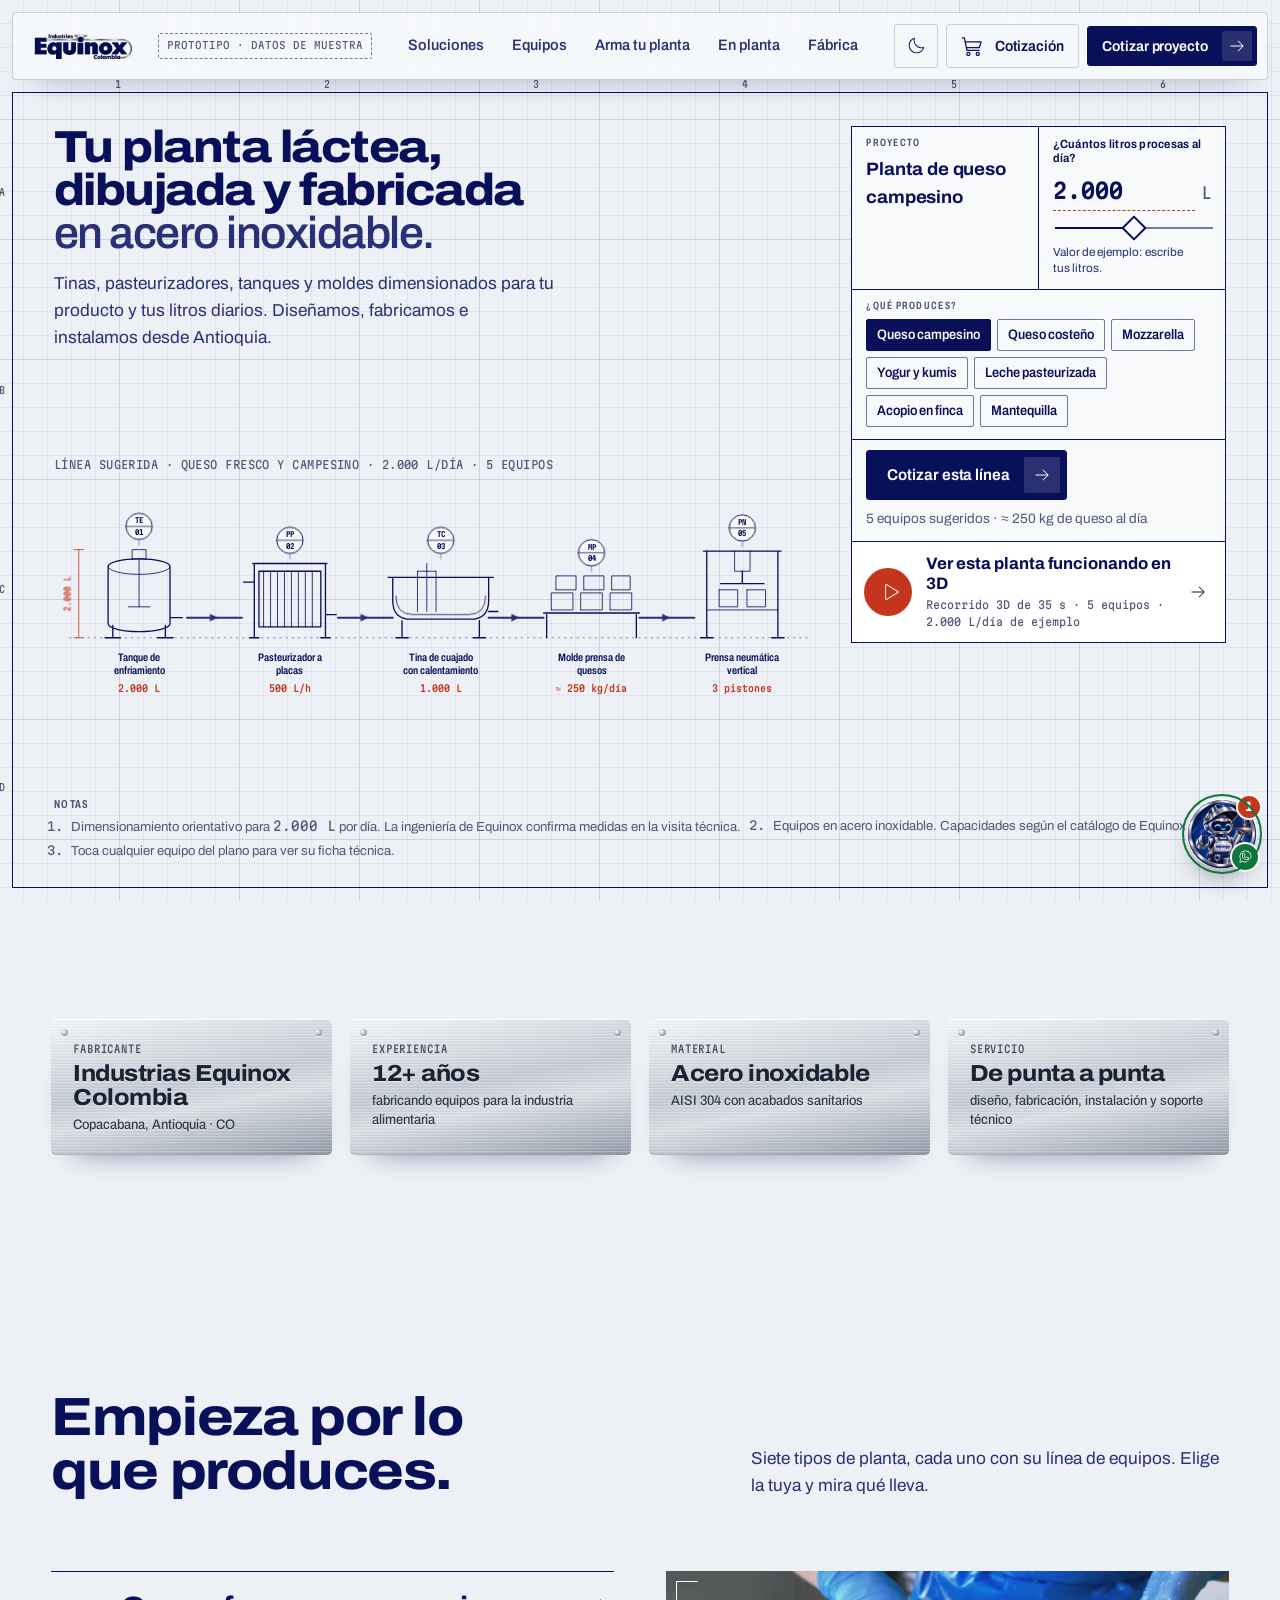
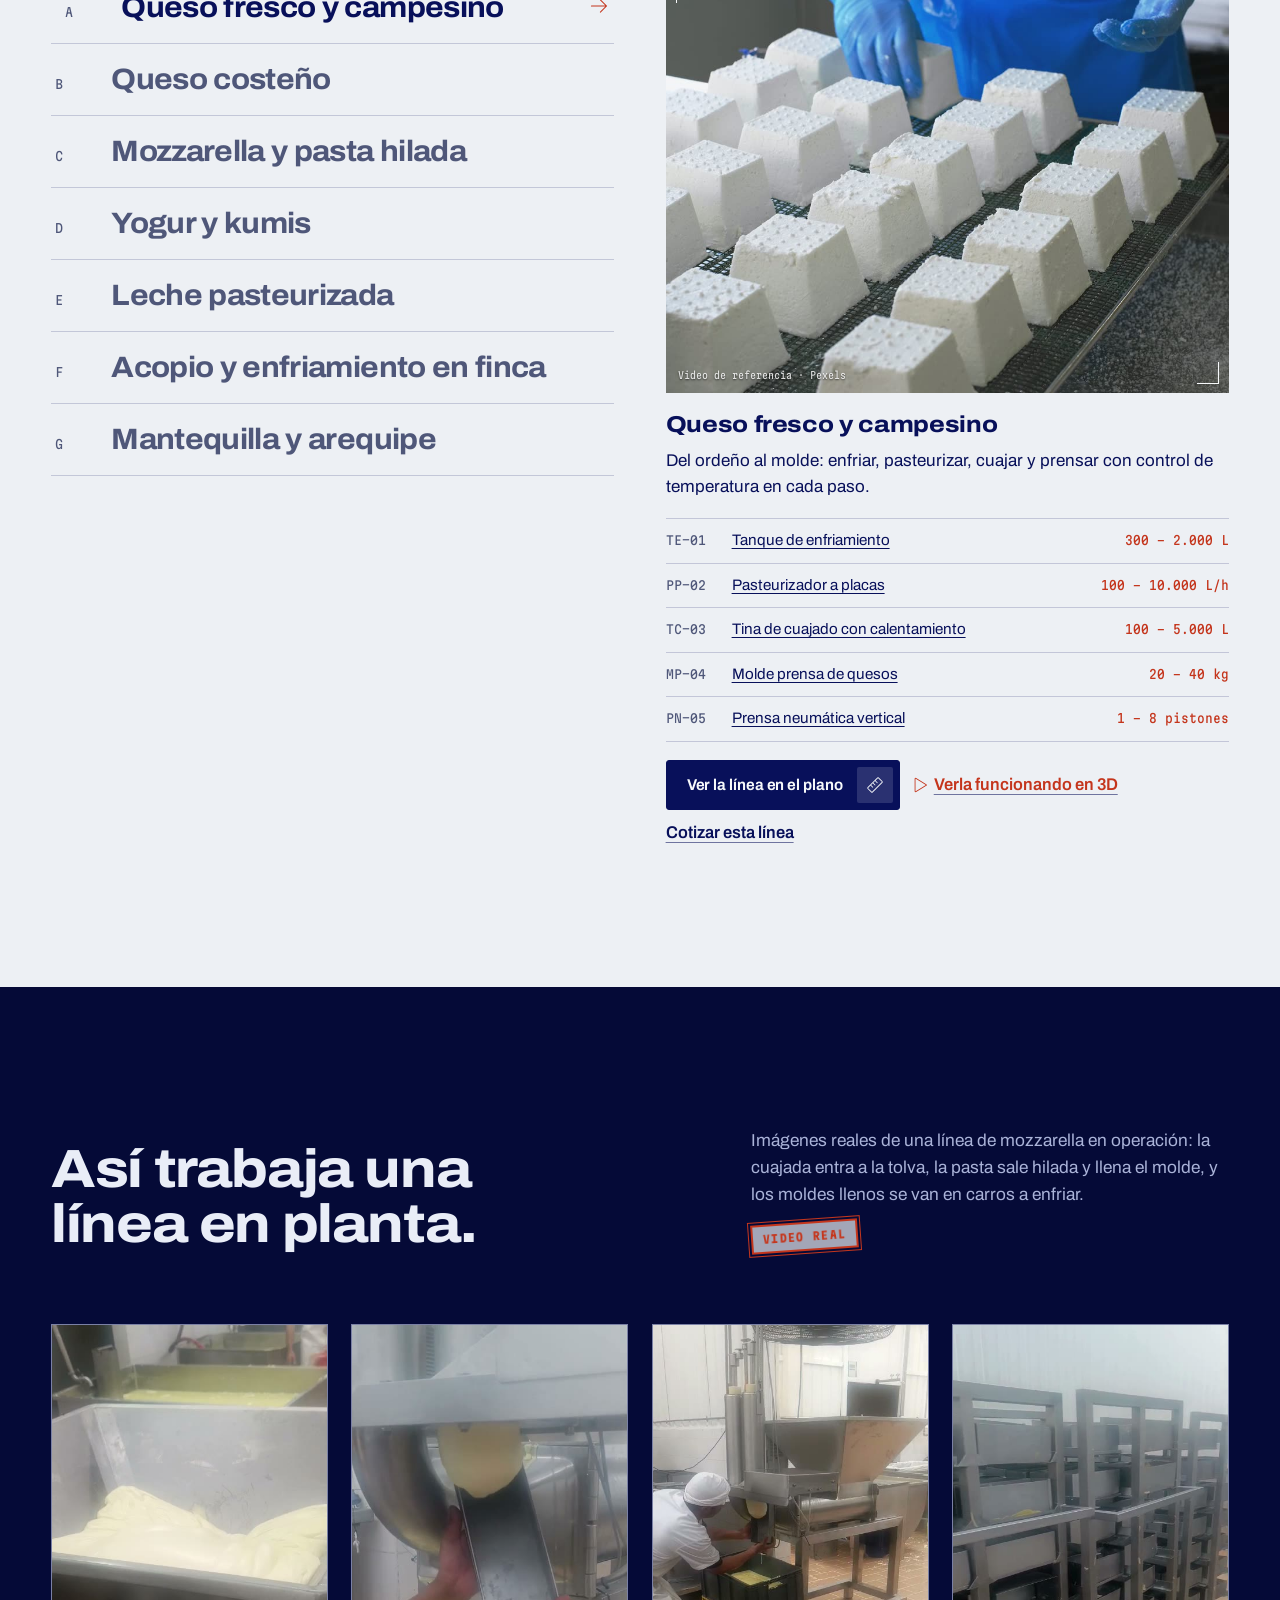
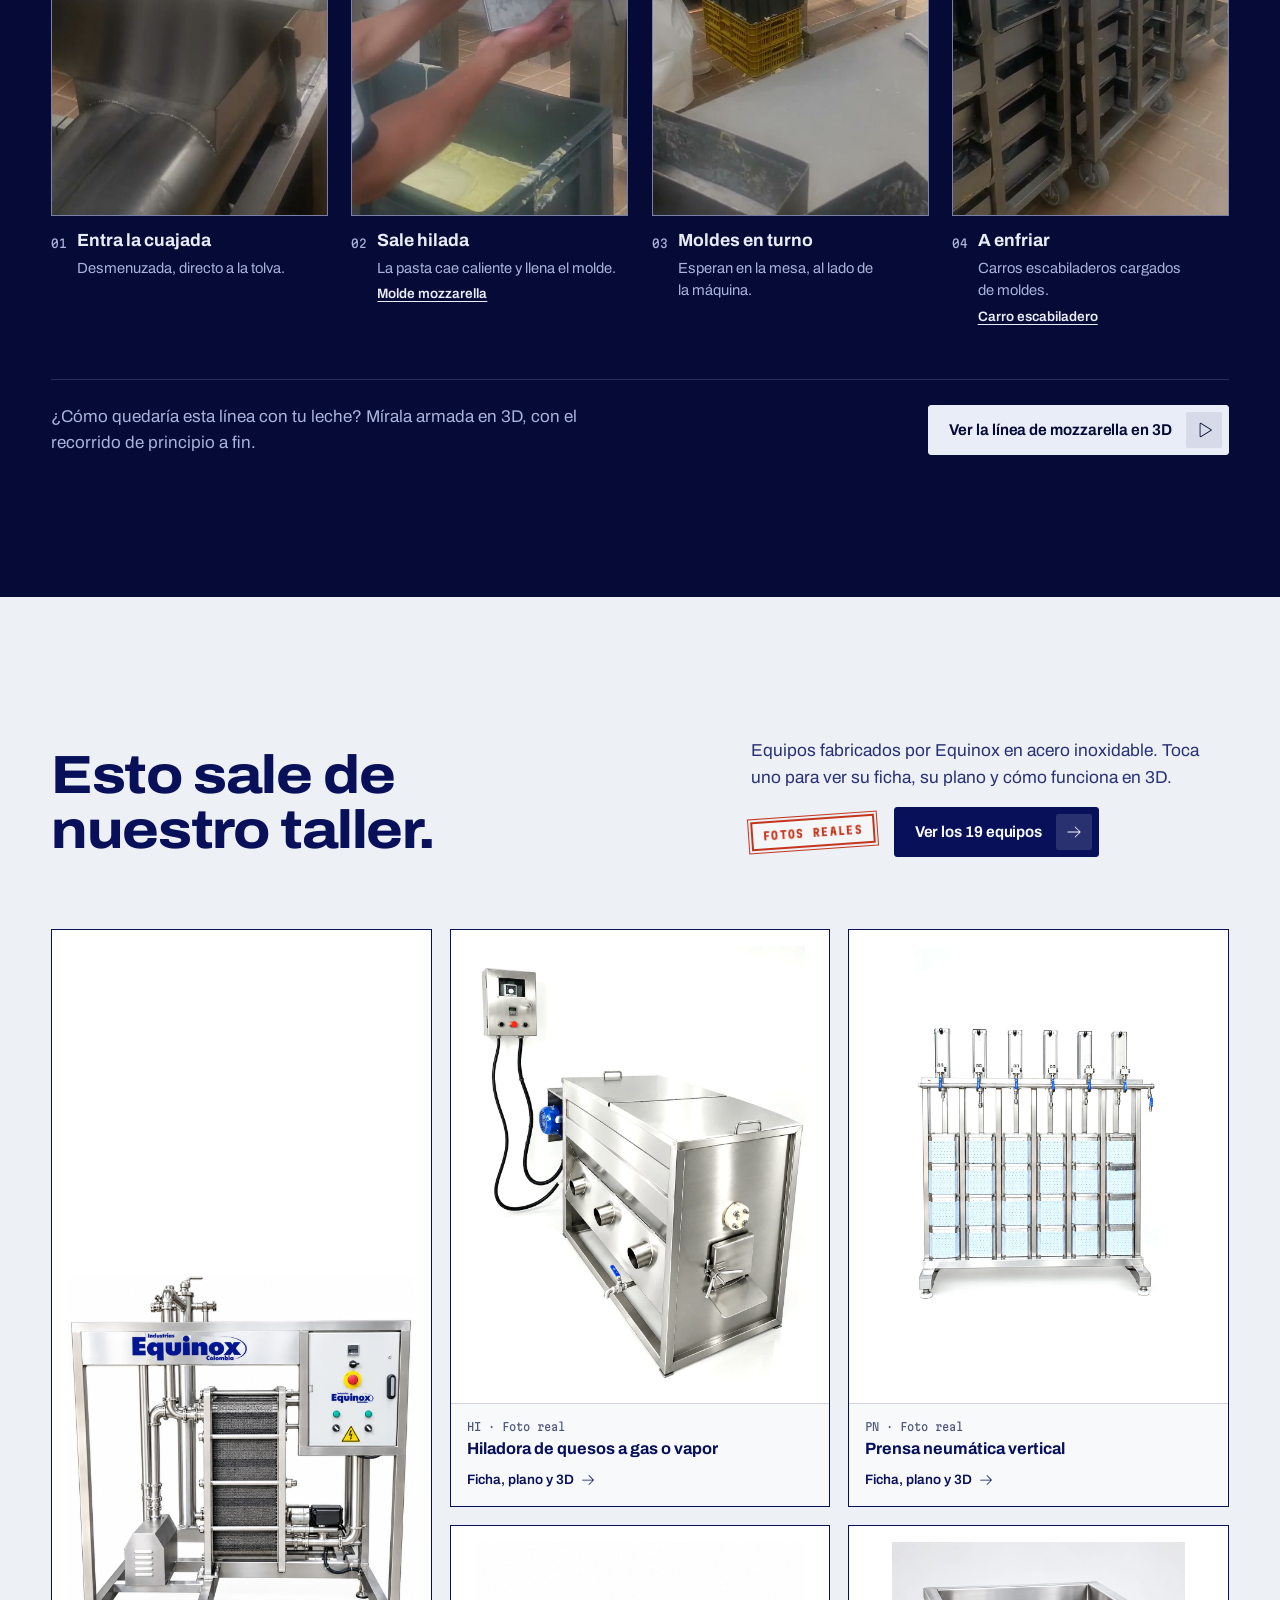
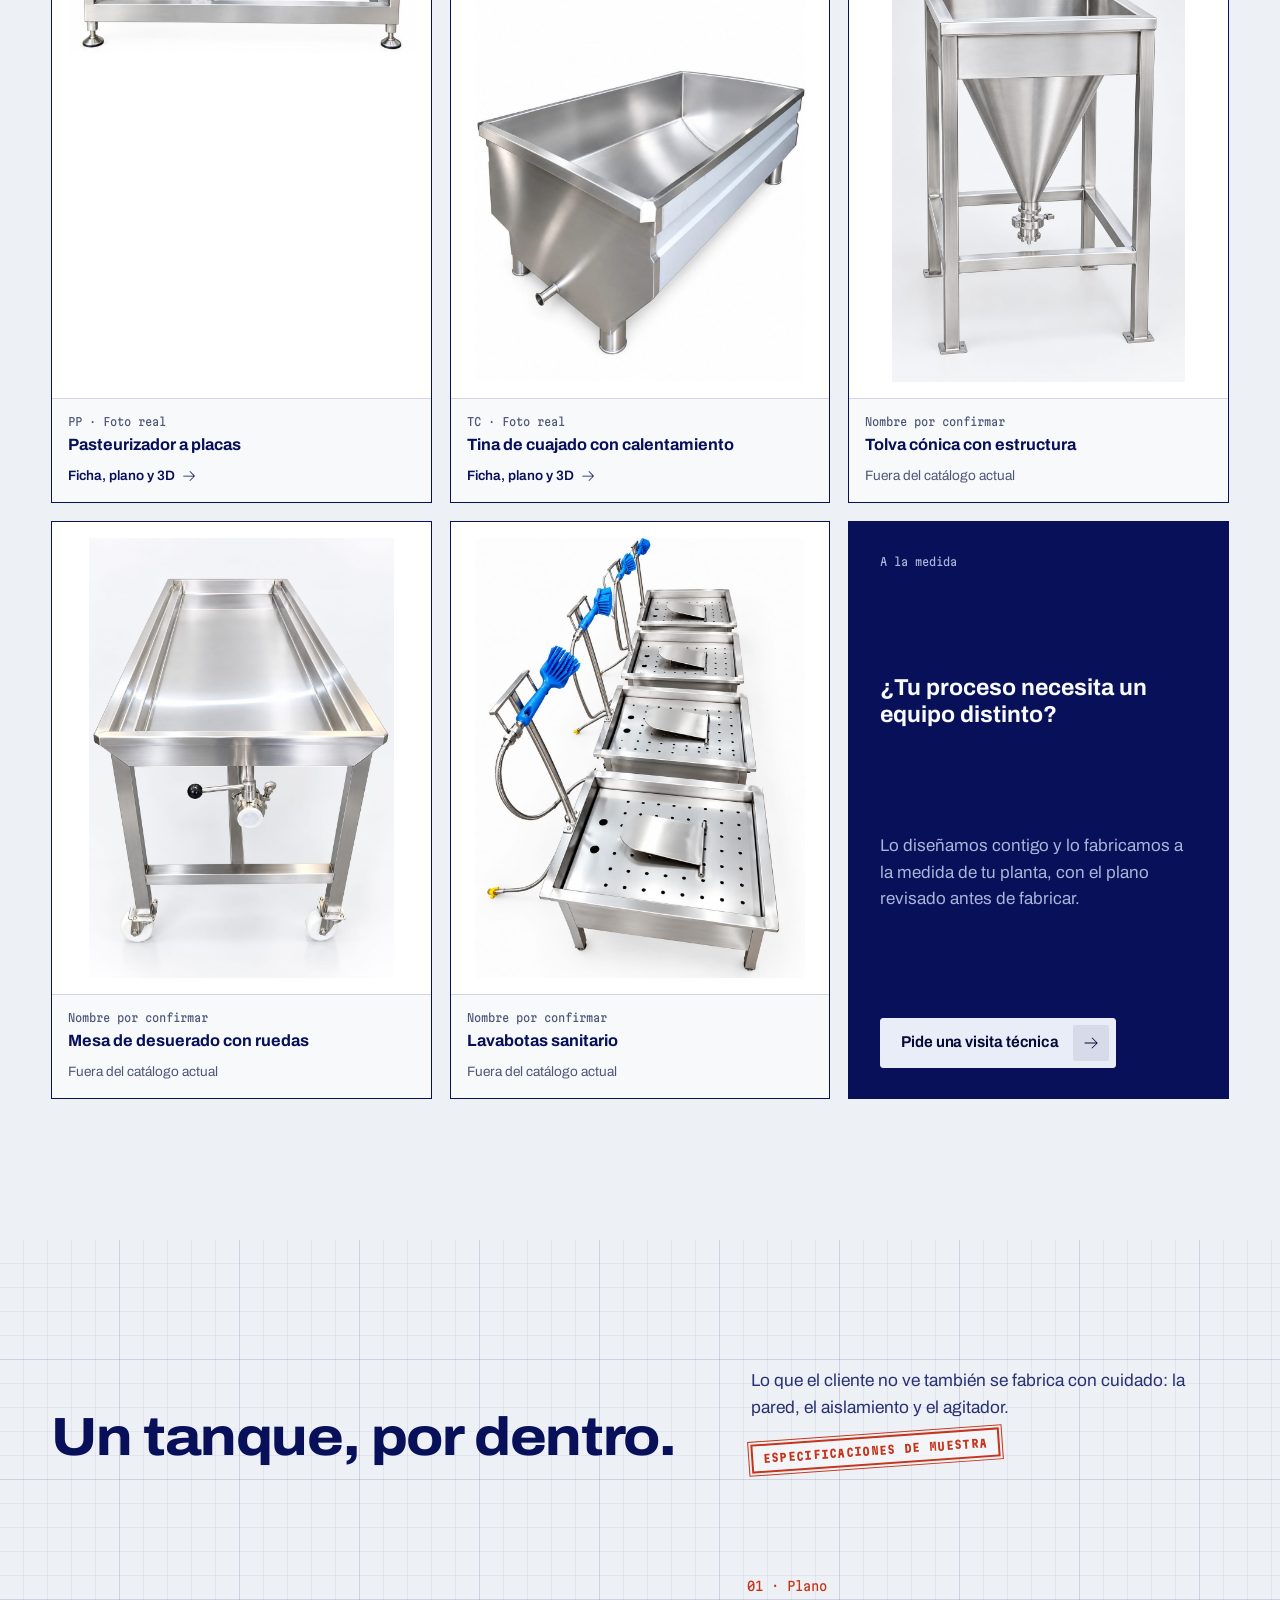
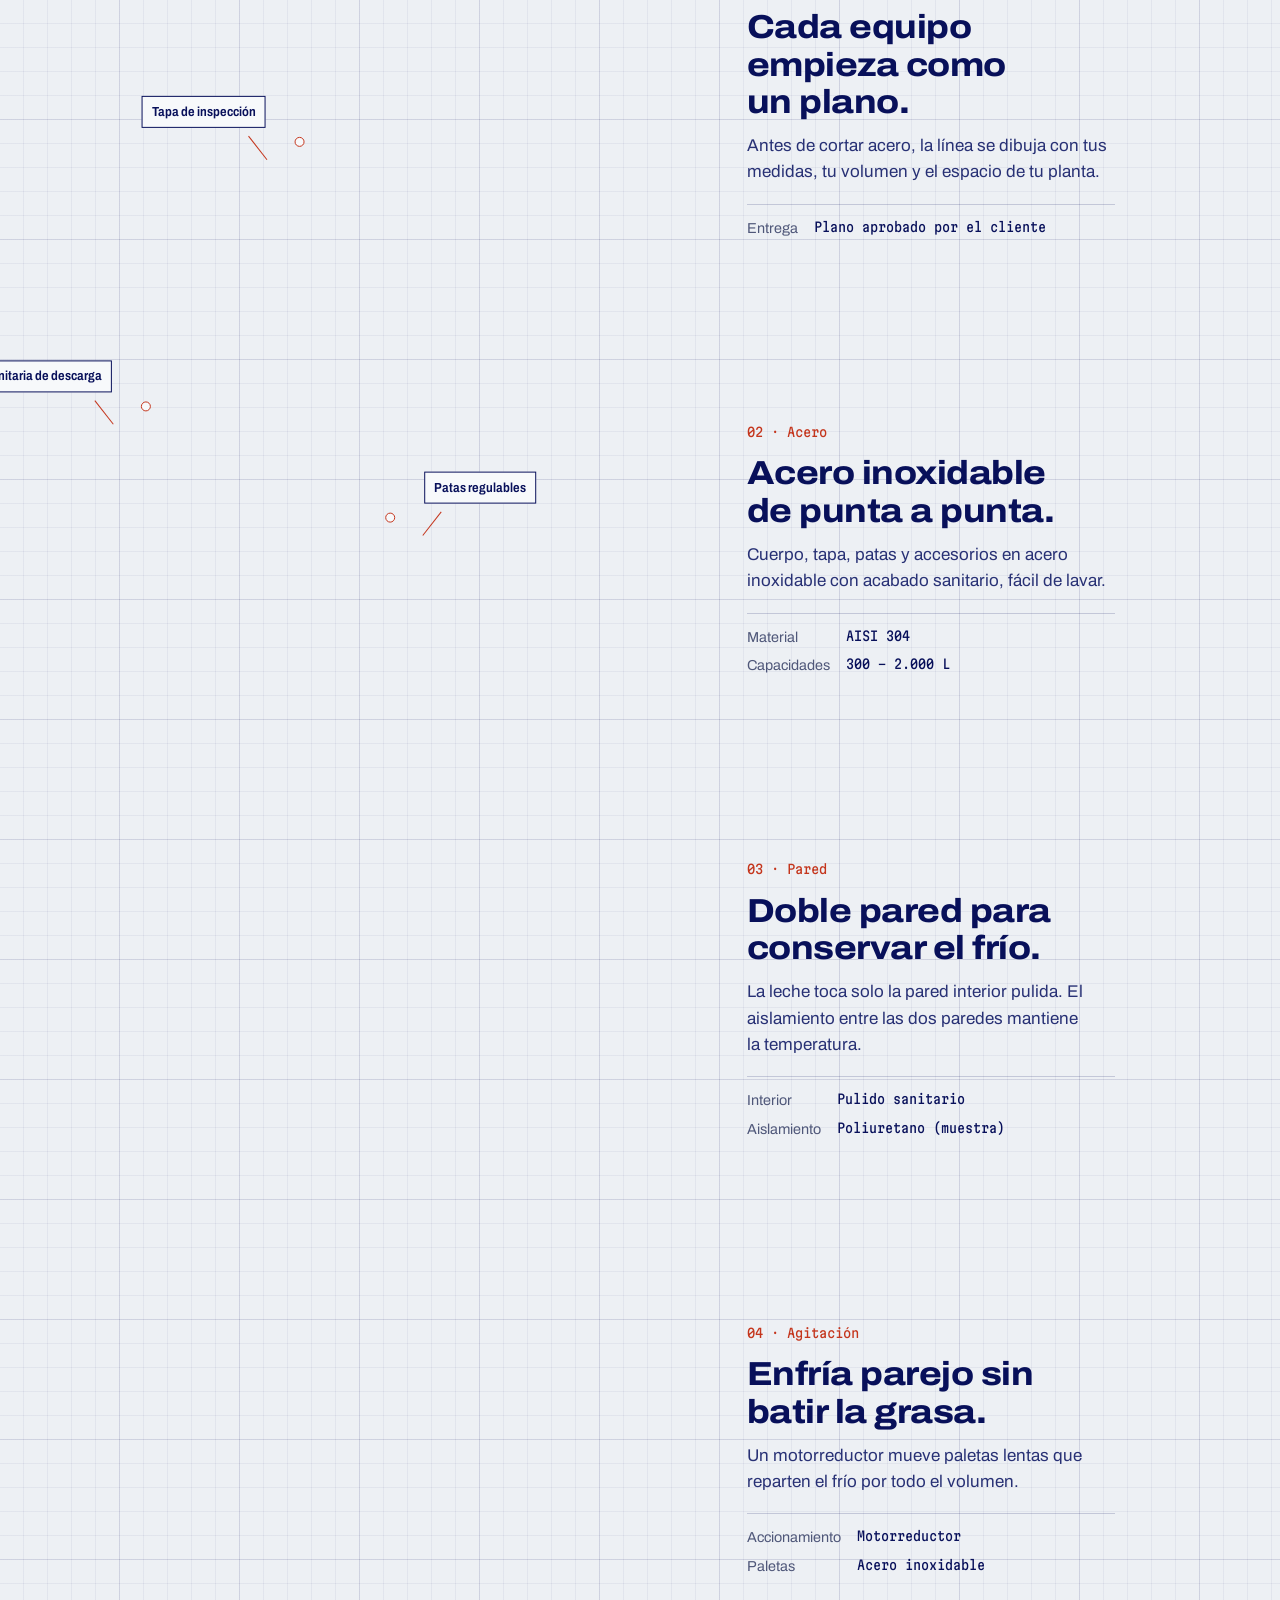
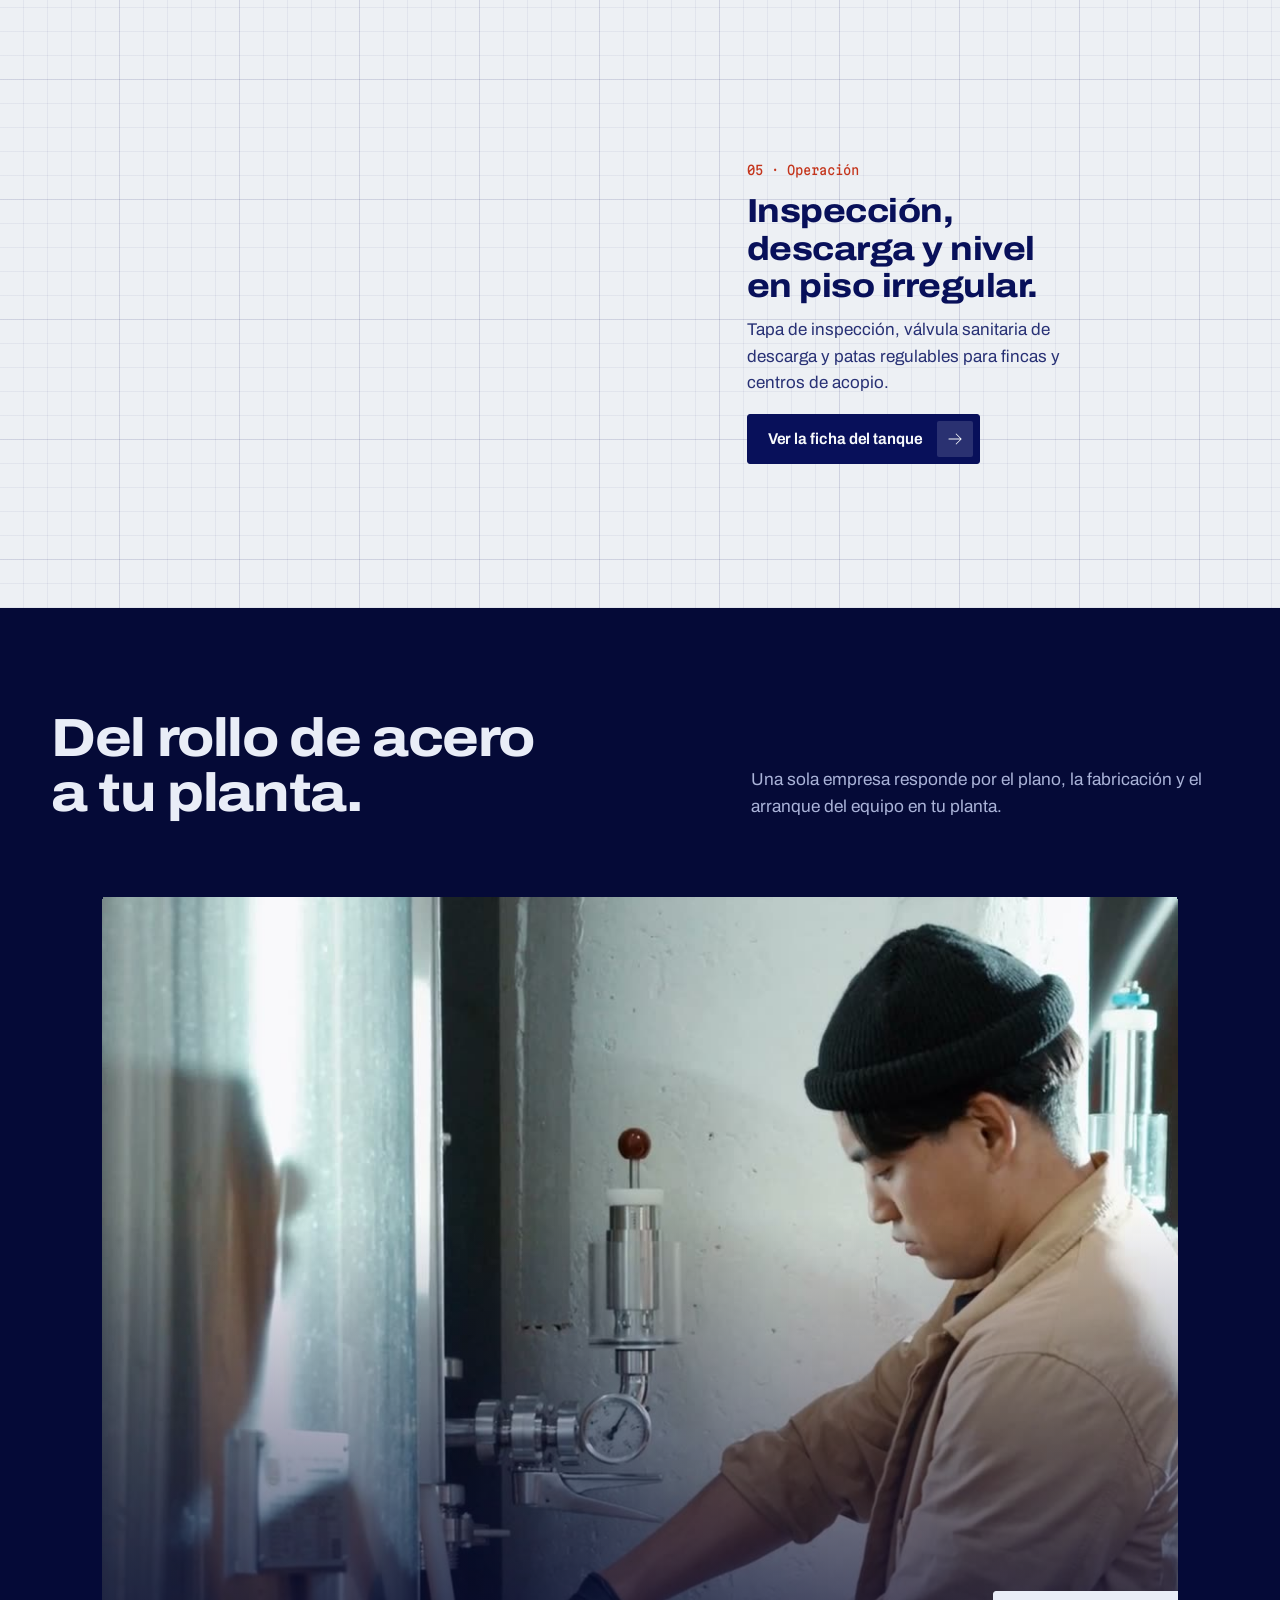
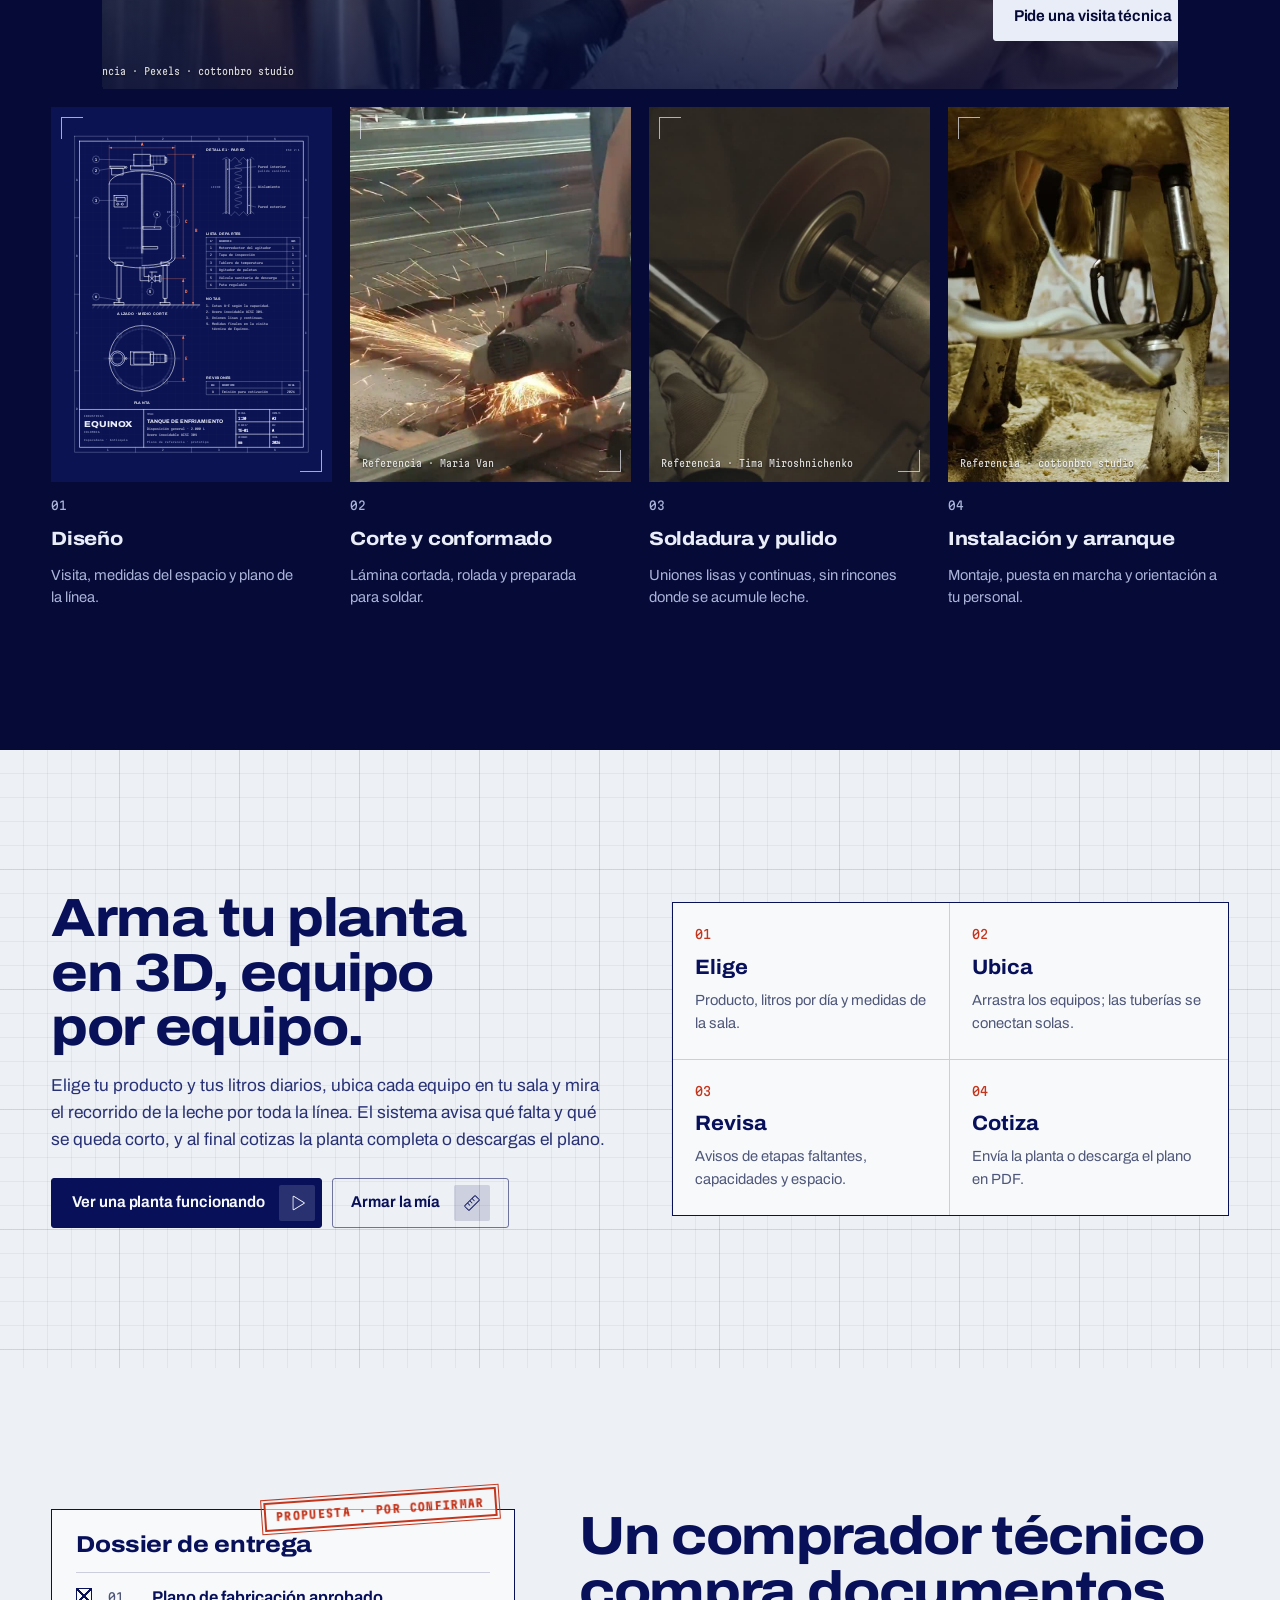
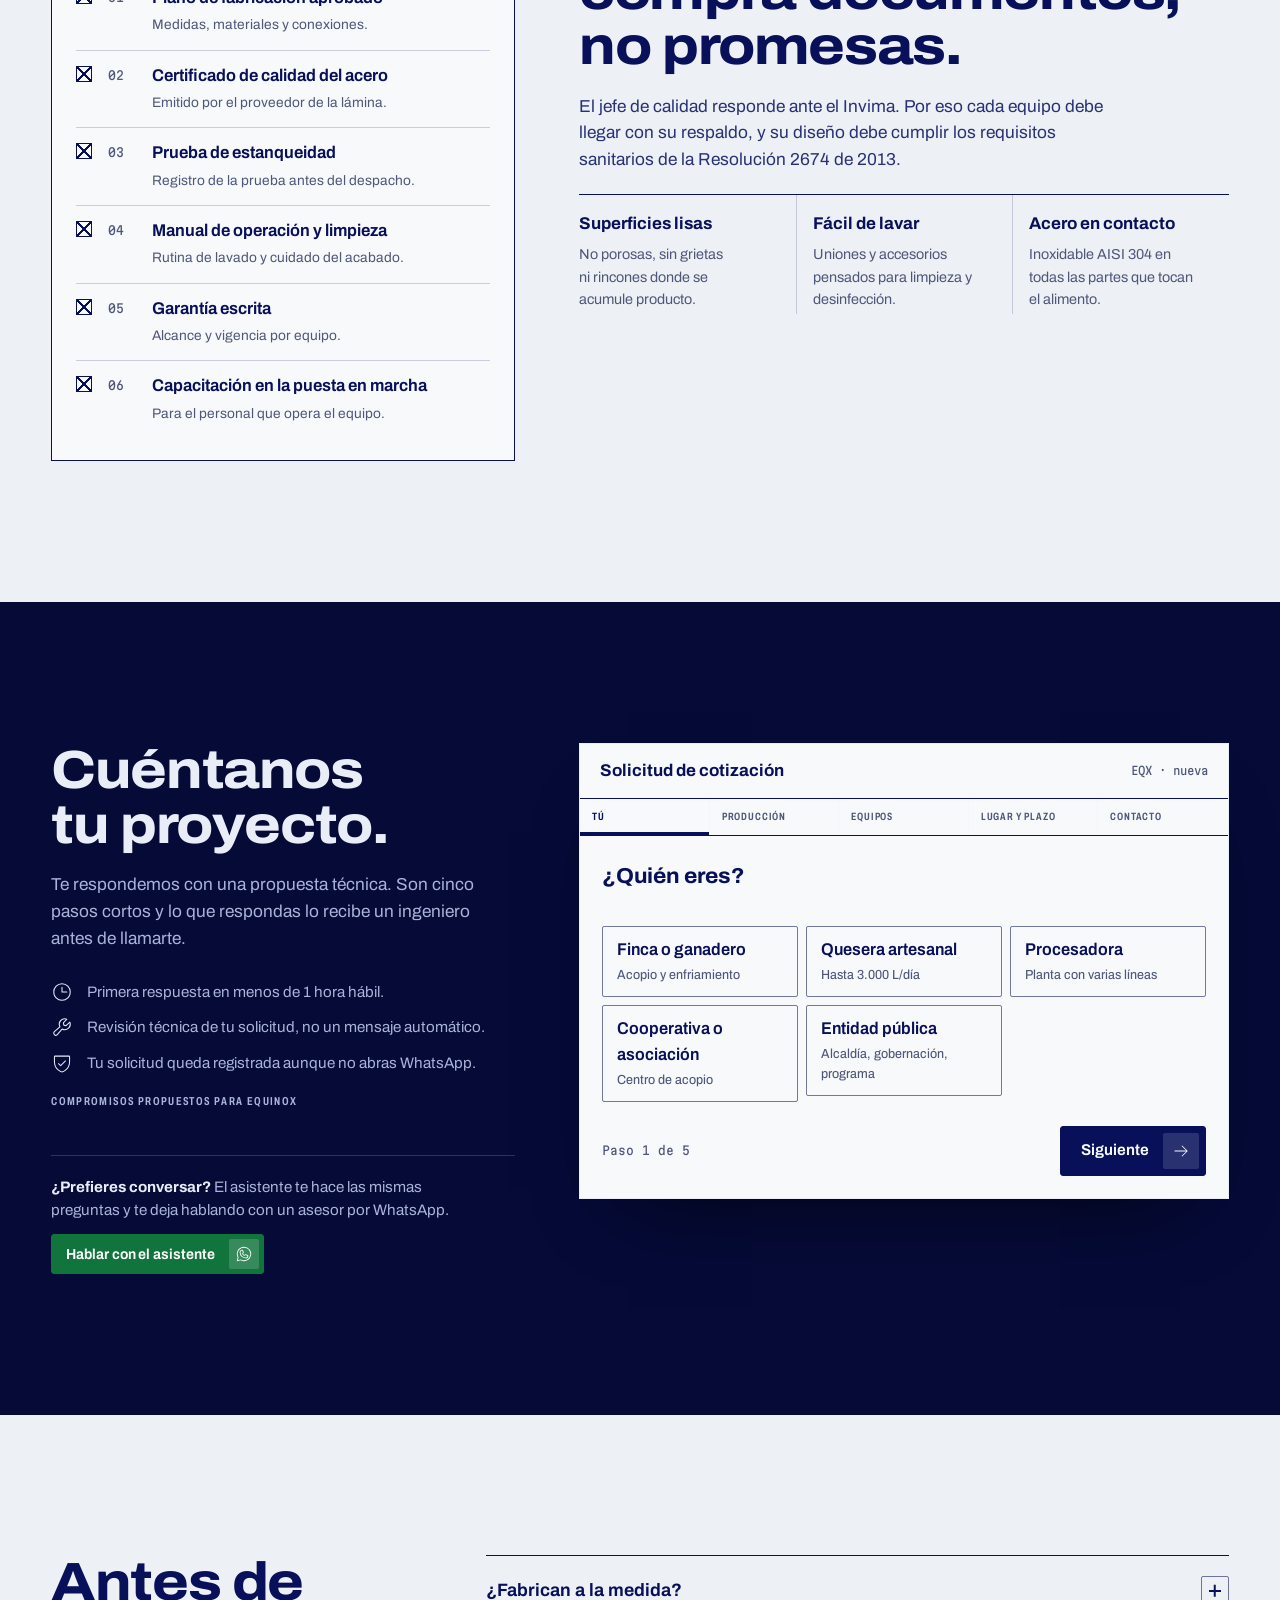
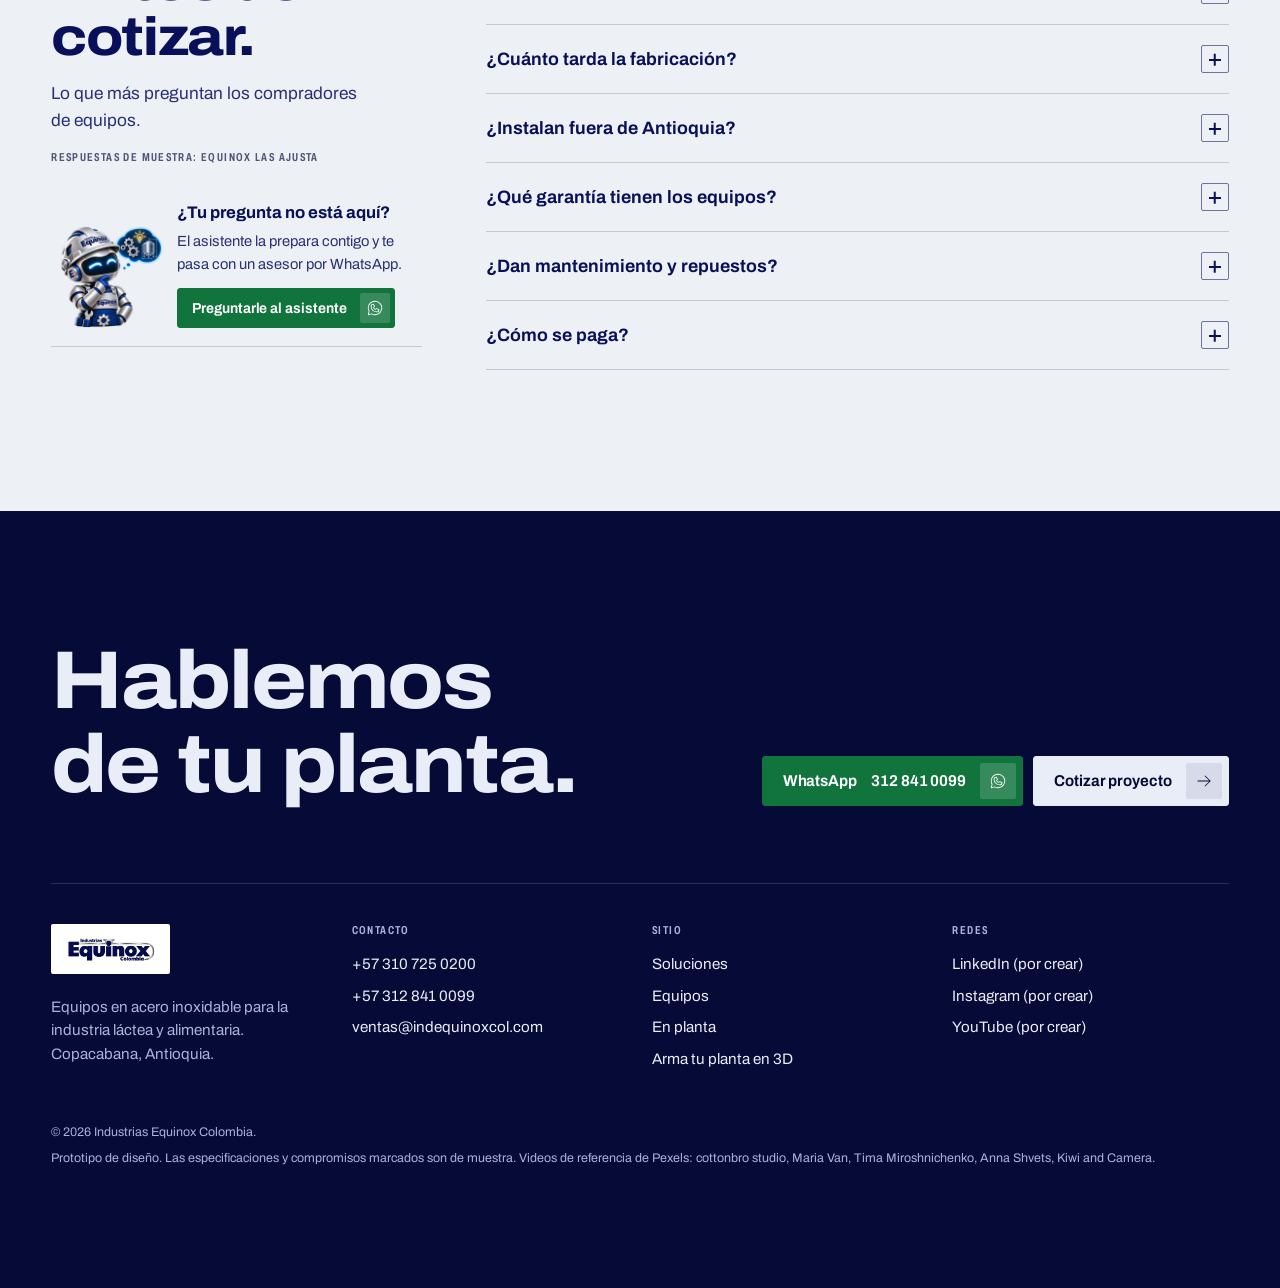
==== commit 35f721e8: "Medición del embudo y mapas de calor (inactivos hasta tener cuentas) - js/medicion.js: carga Google " ====
--- a/index.html
+++ b/index.html
@@ -390,7 +390,7 @@
       </div>
     </div>
 
-    <form class="formulario" id="formulario" novalidate>
+    <form class="formulario" id="formulario" novalidate data-clarity-mask="true">
       <div class="formulario__cabeza"><strong>Solicitud de cotización</strong><span class="mono" data-folio>EQX · nueva</span></div>
       <div class="progreso" aria-hidden="true"><span data-n="1">Tú</span><span data-n="2">Producción</span><span data-n="3">Equipos</span><span data-n="4">Lugar y plazo</span><span data-n="5">Contacto</span></div>
 
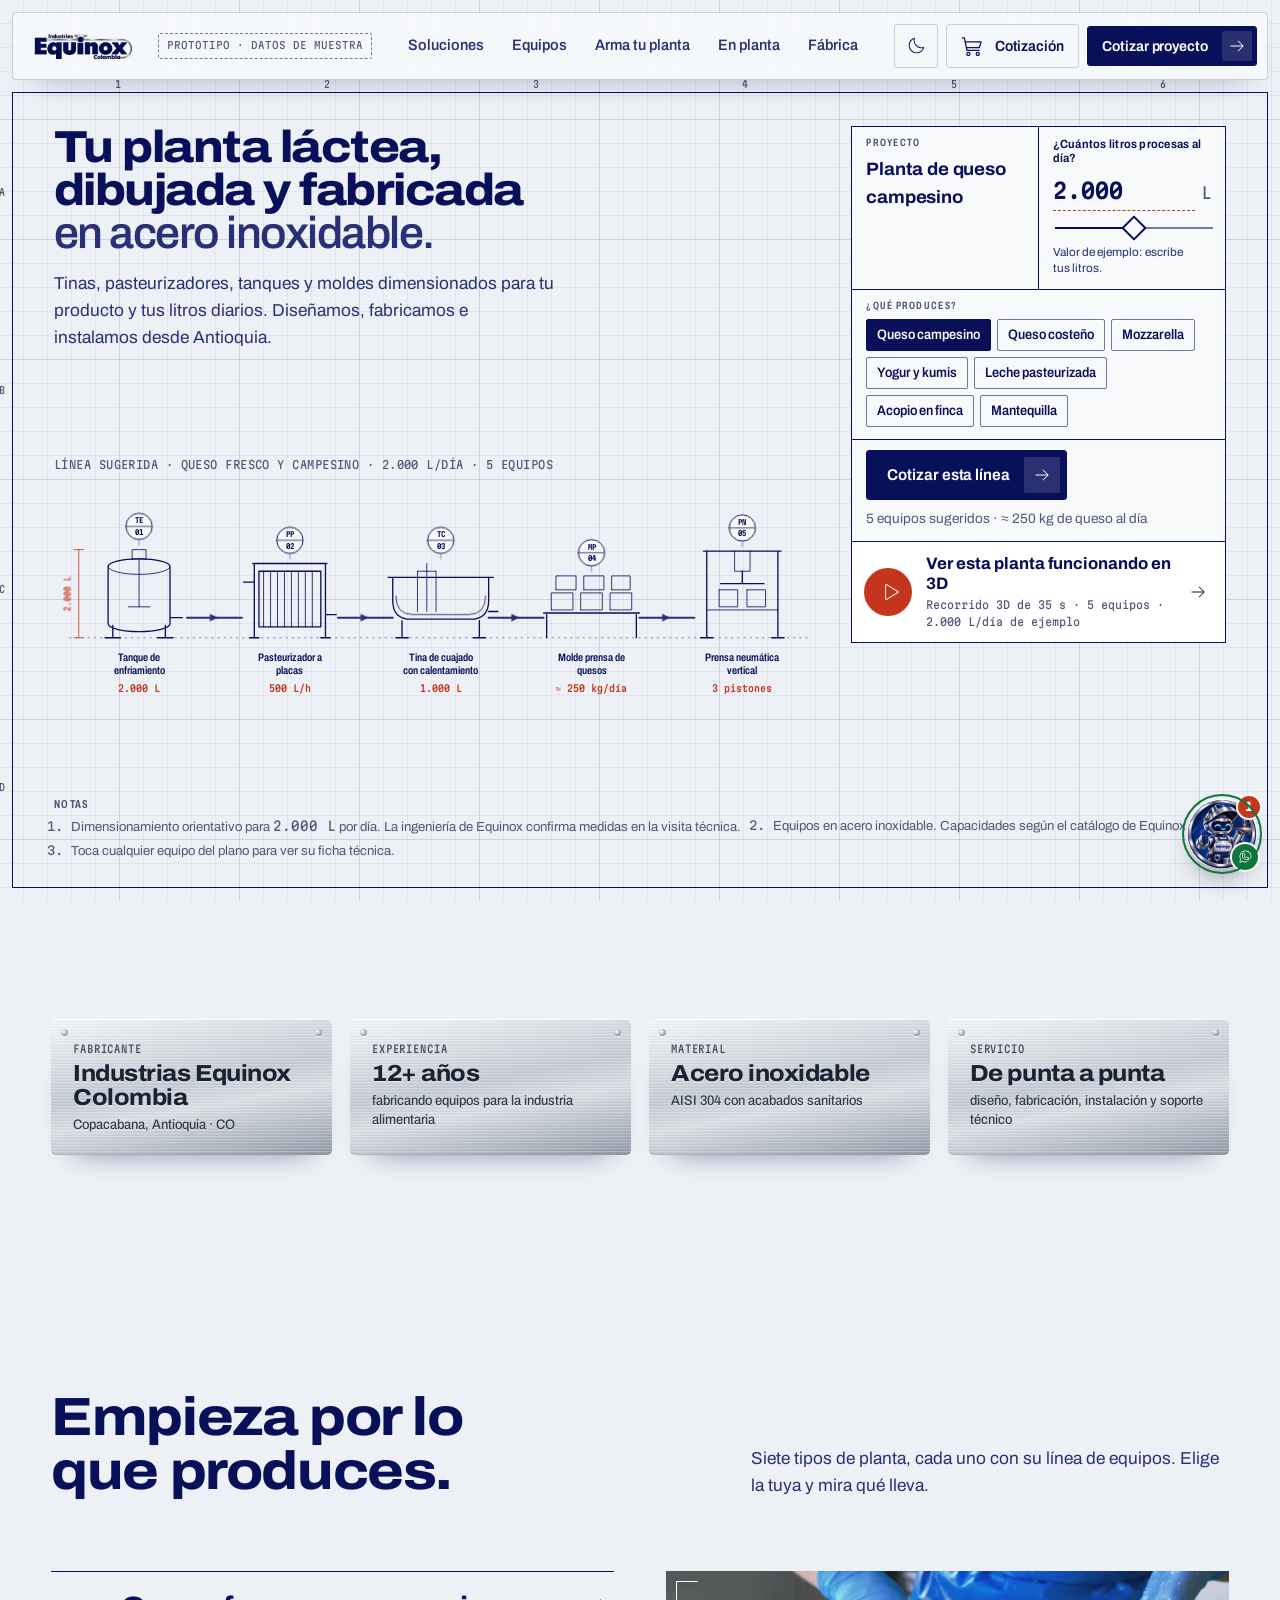
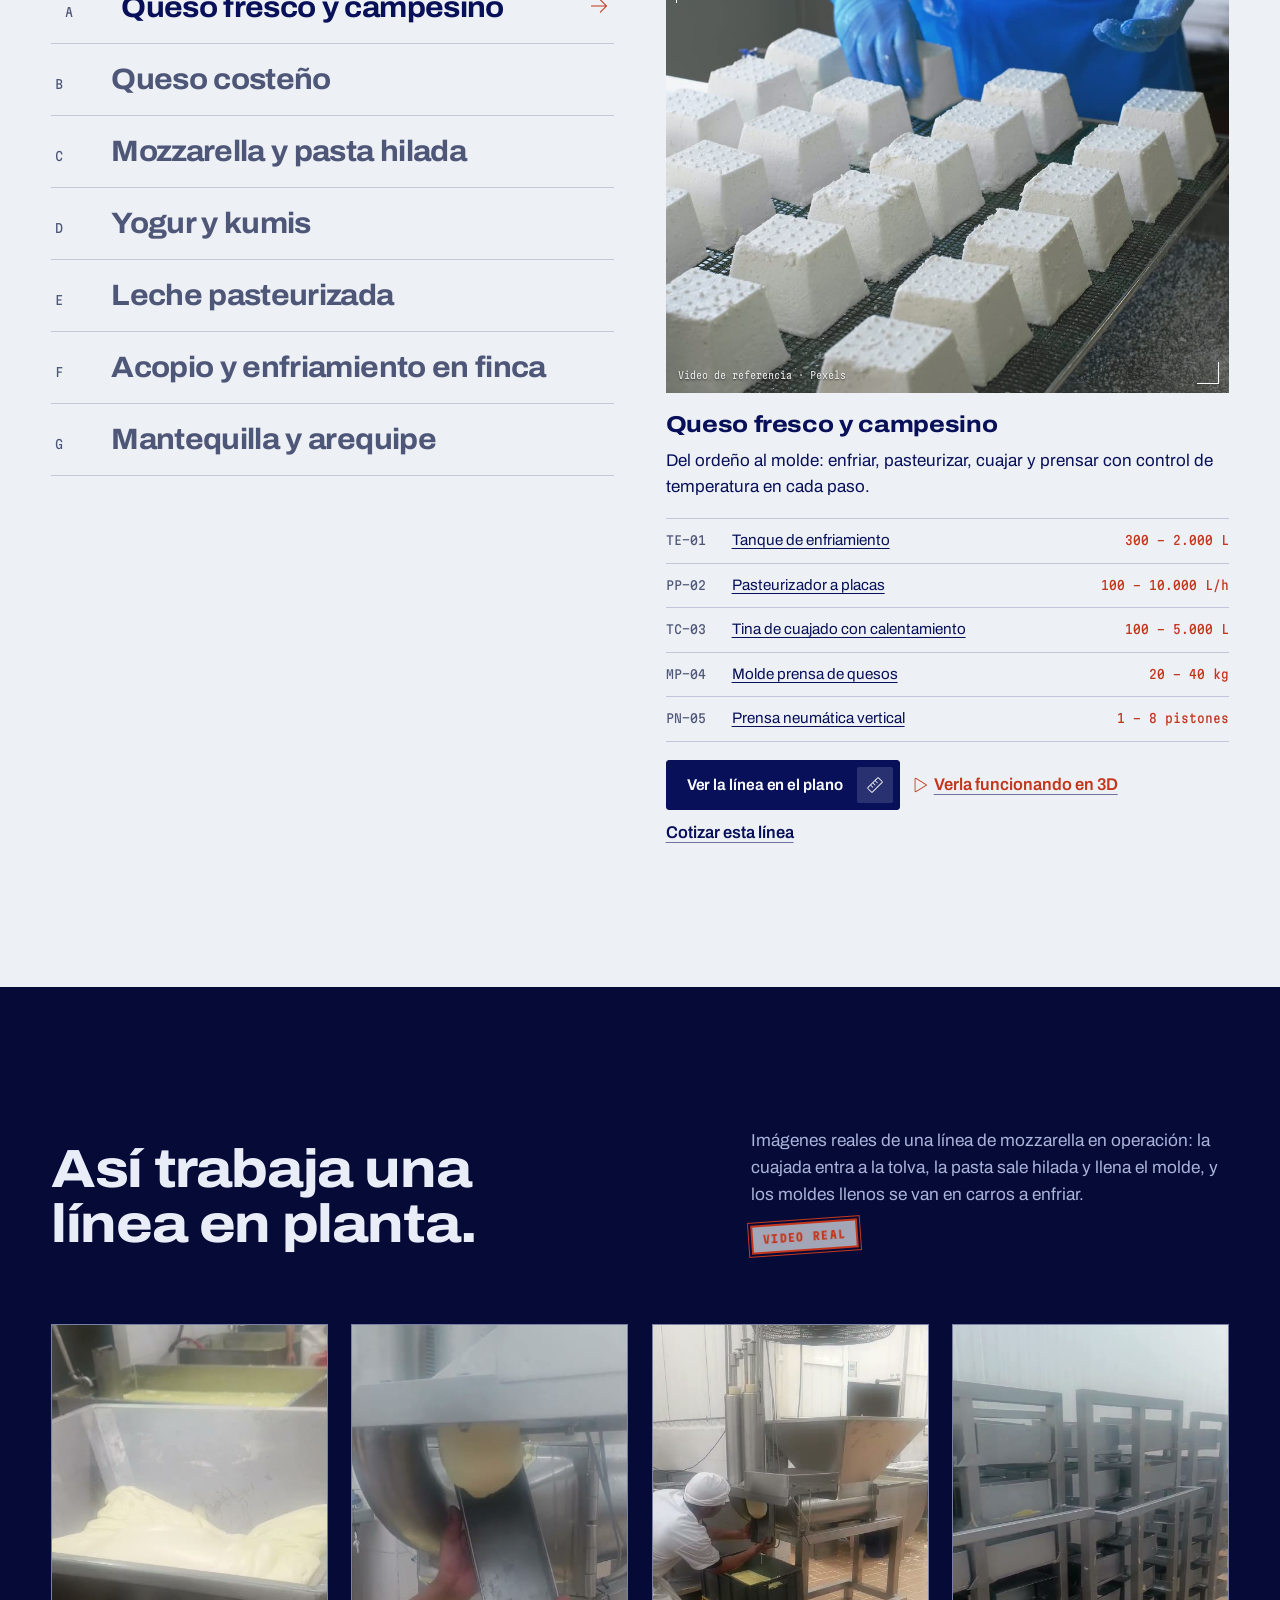
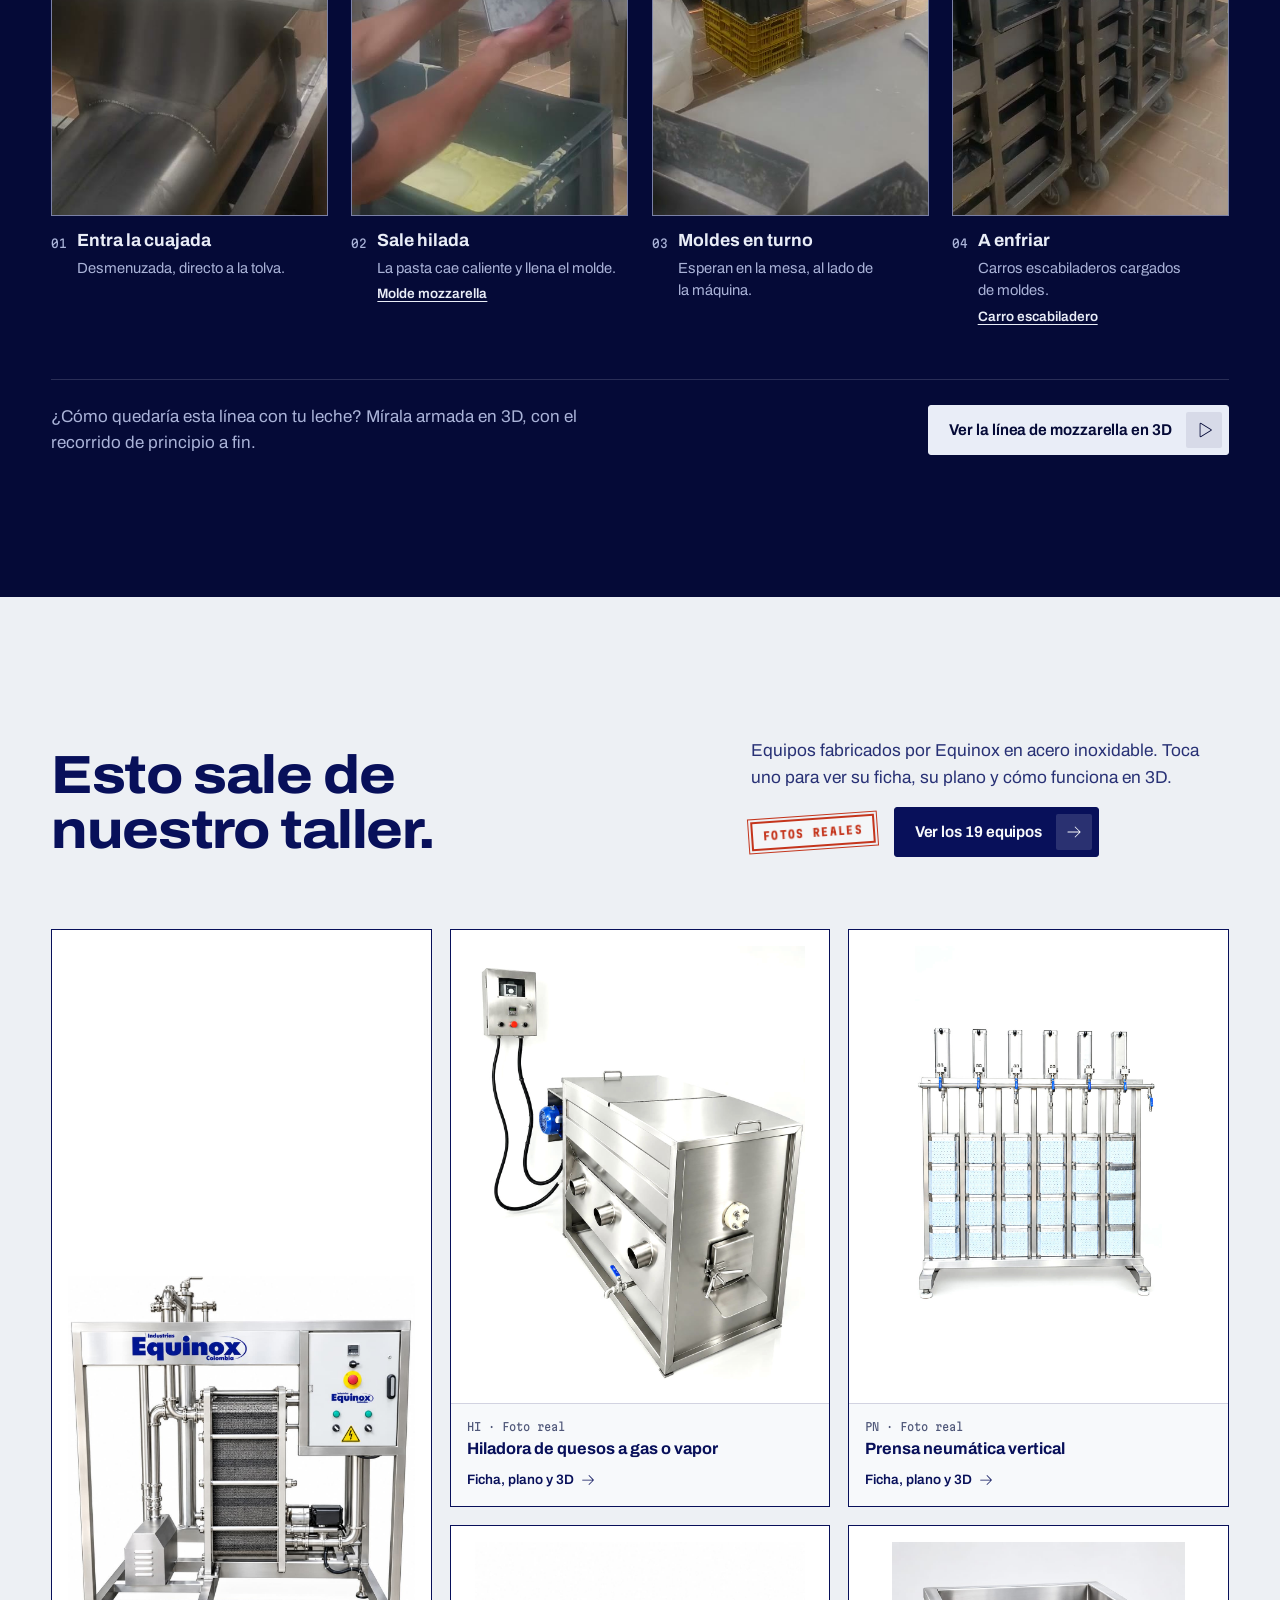
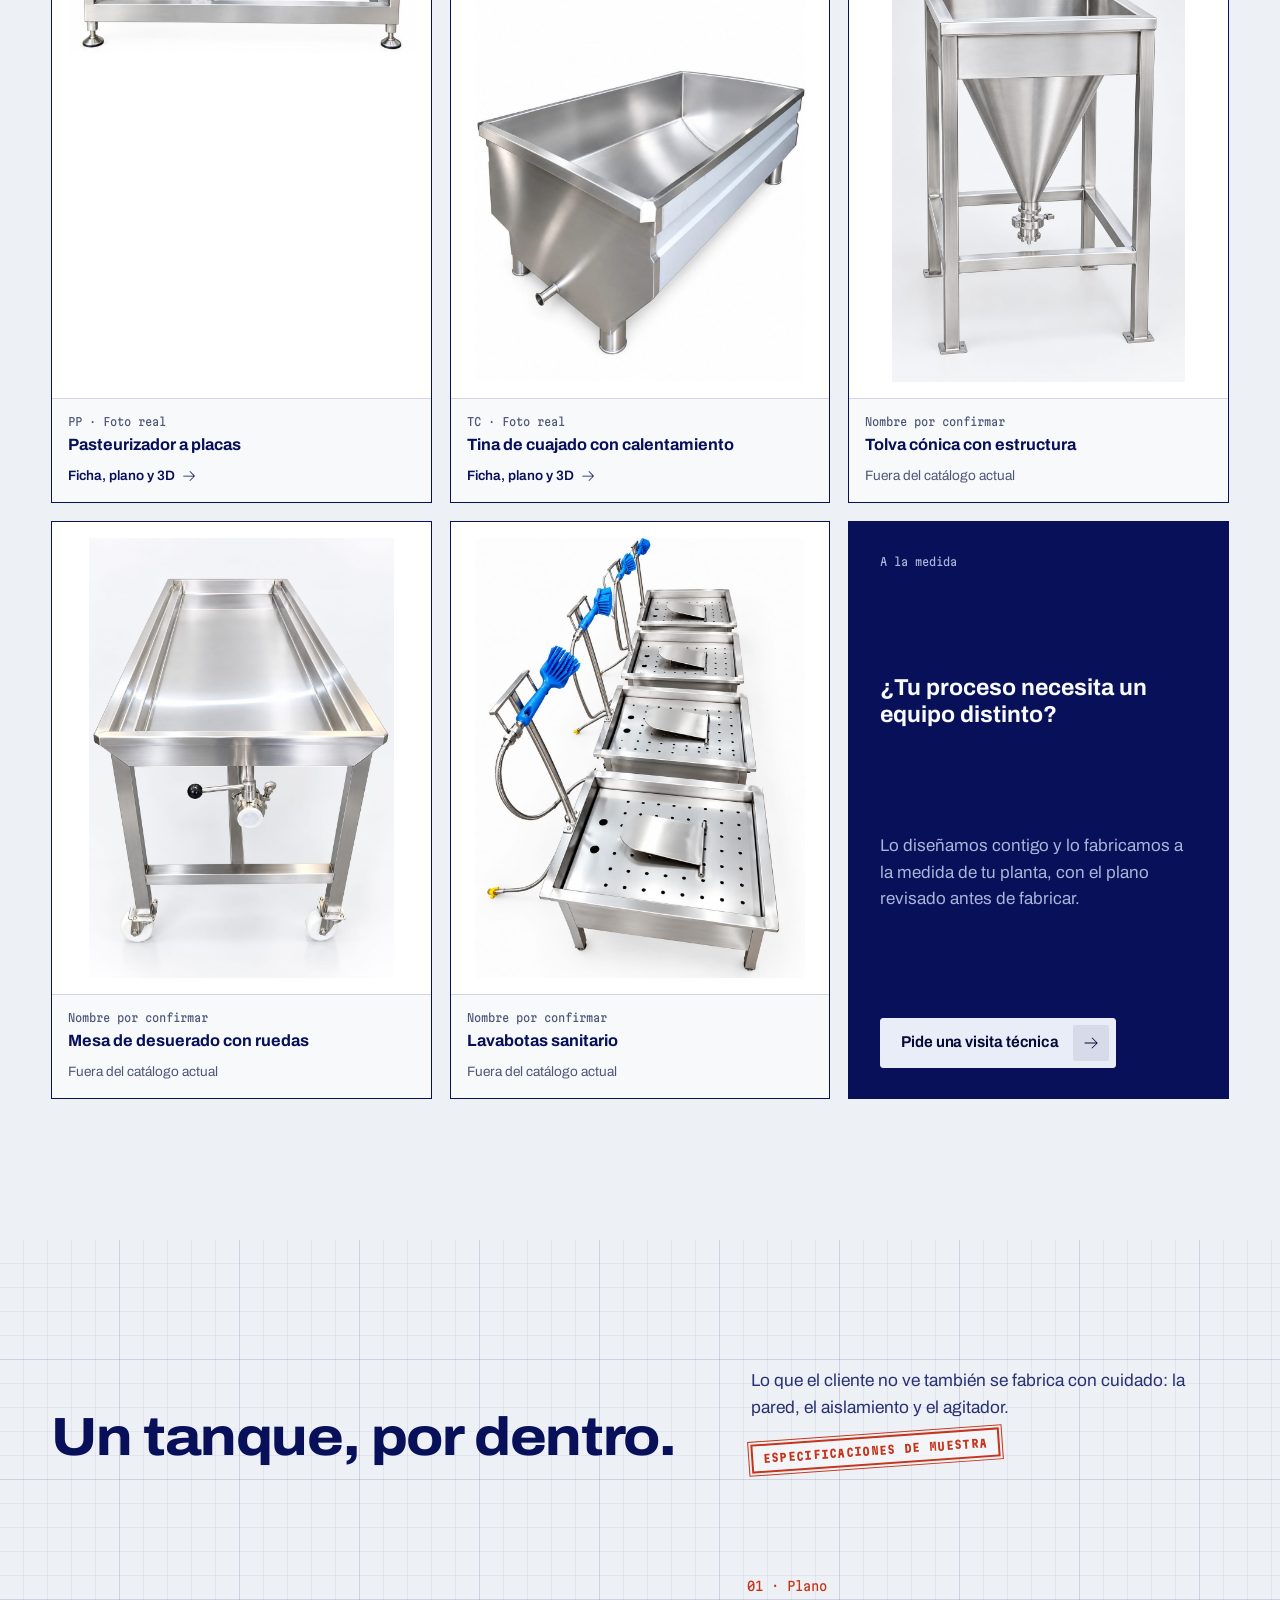
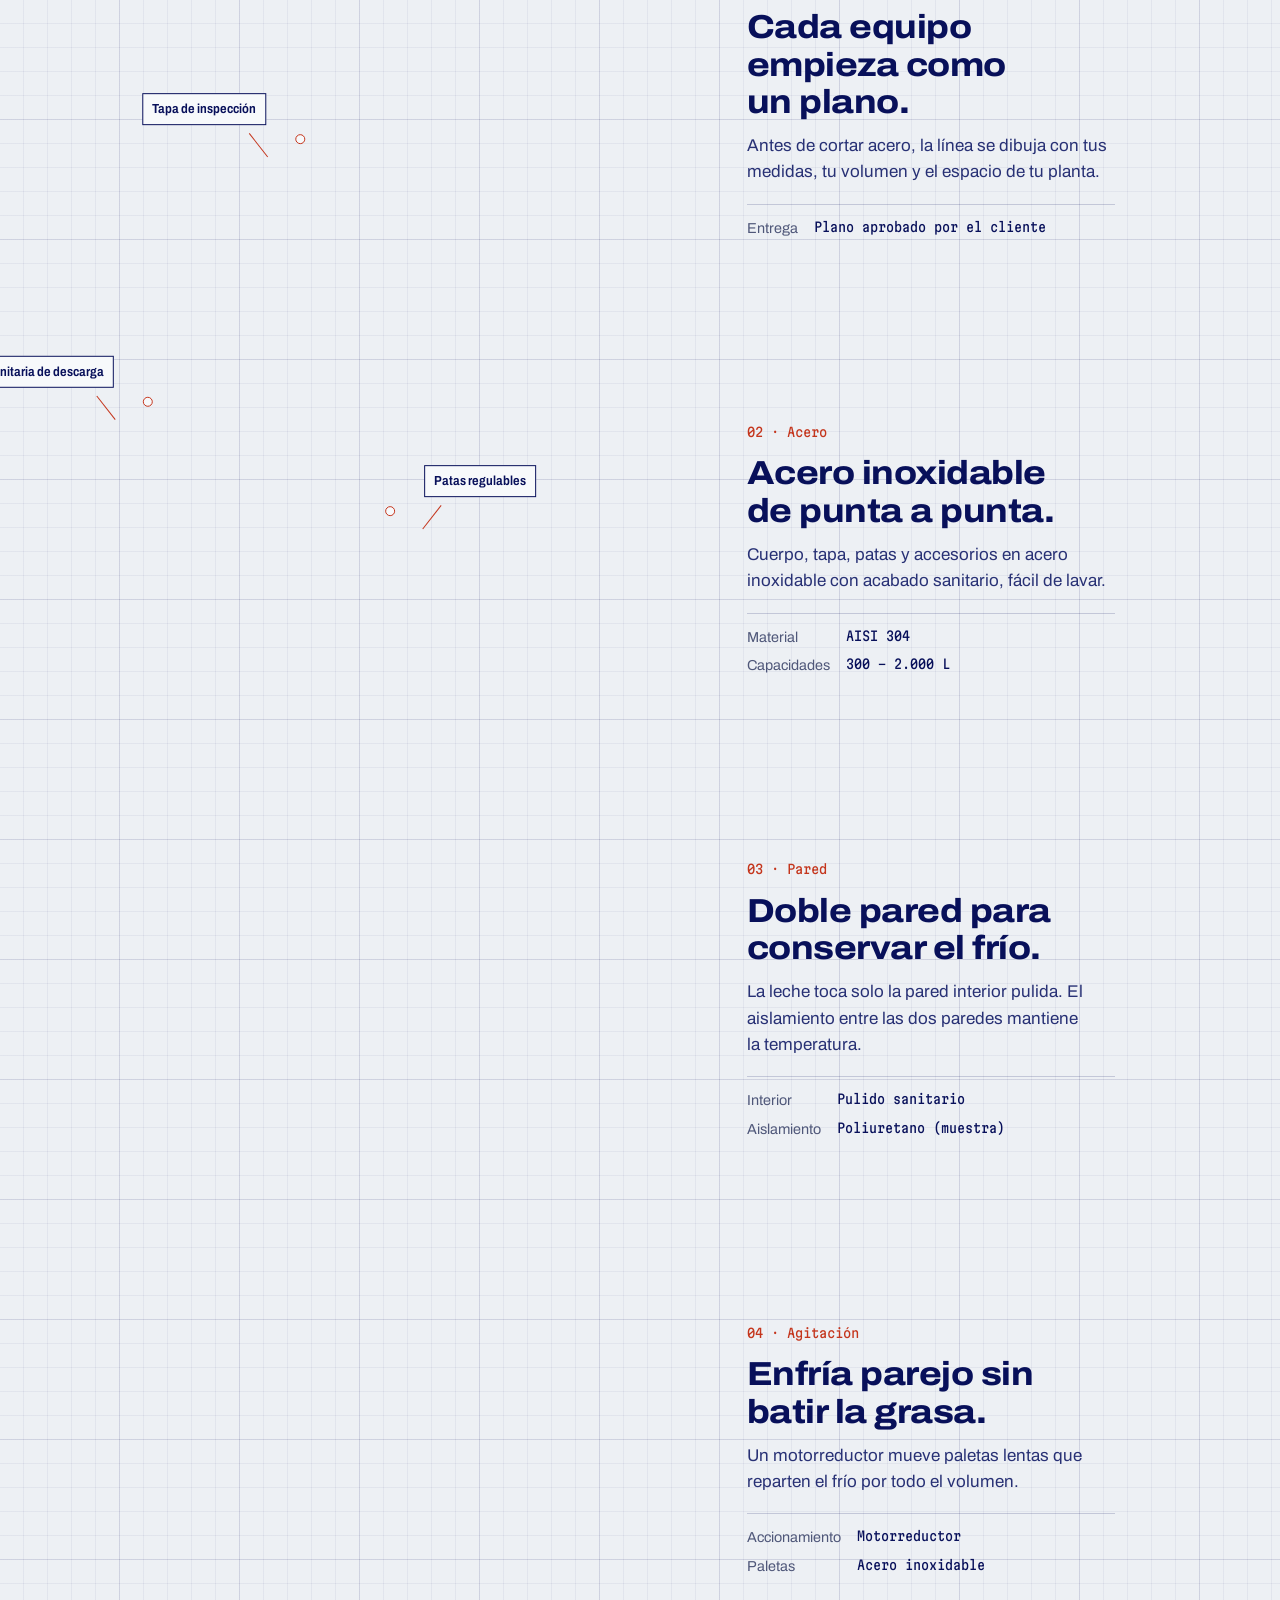
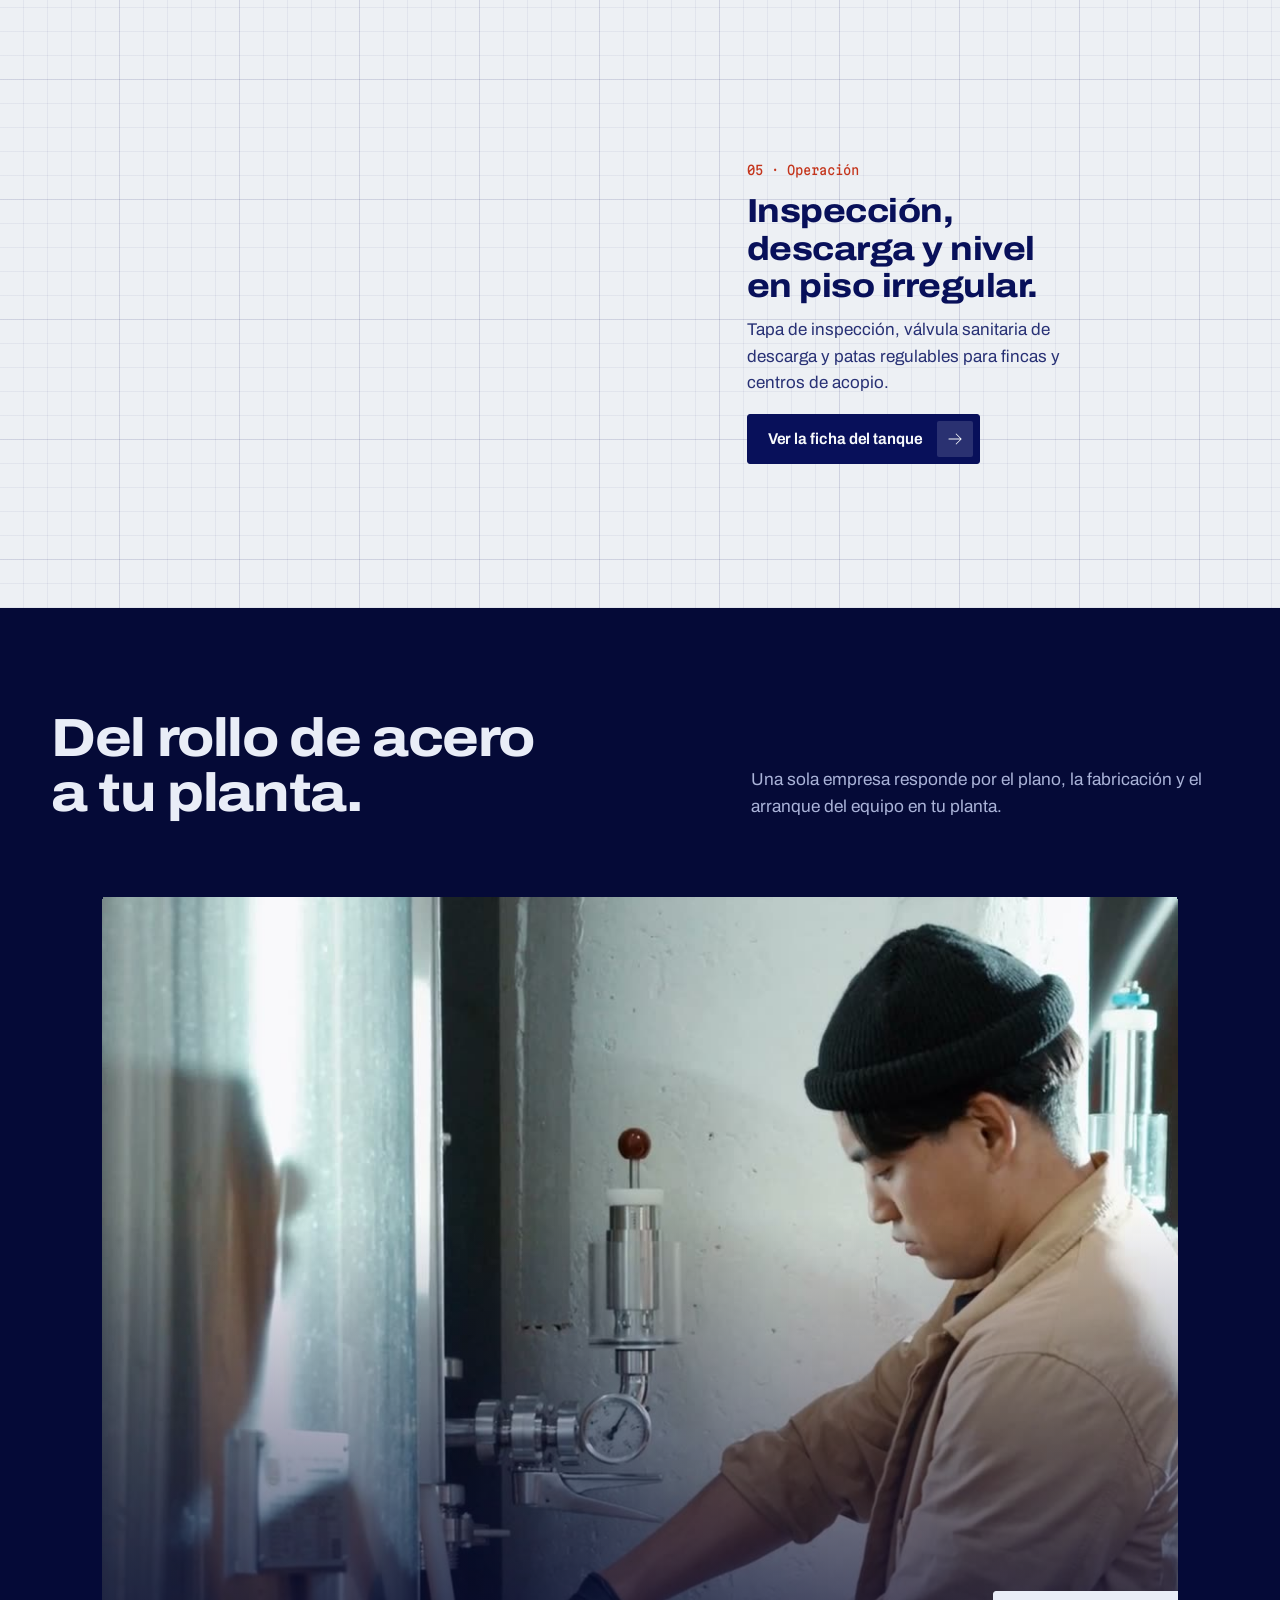
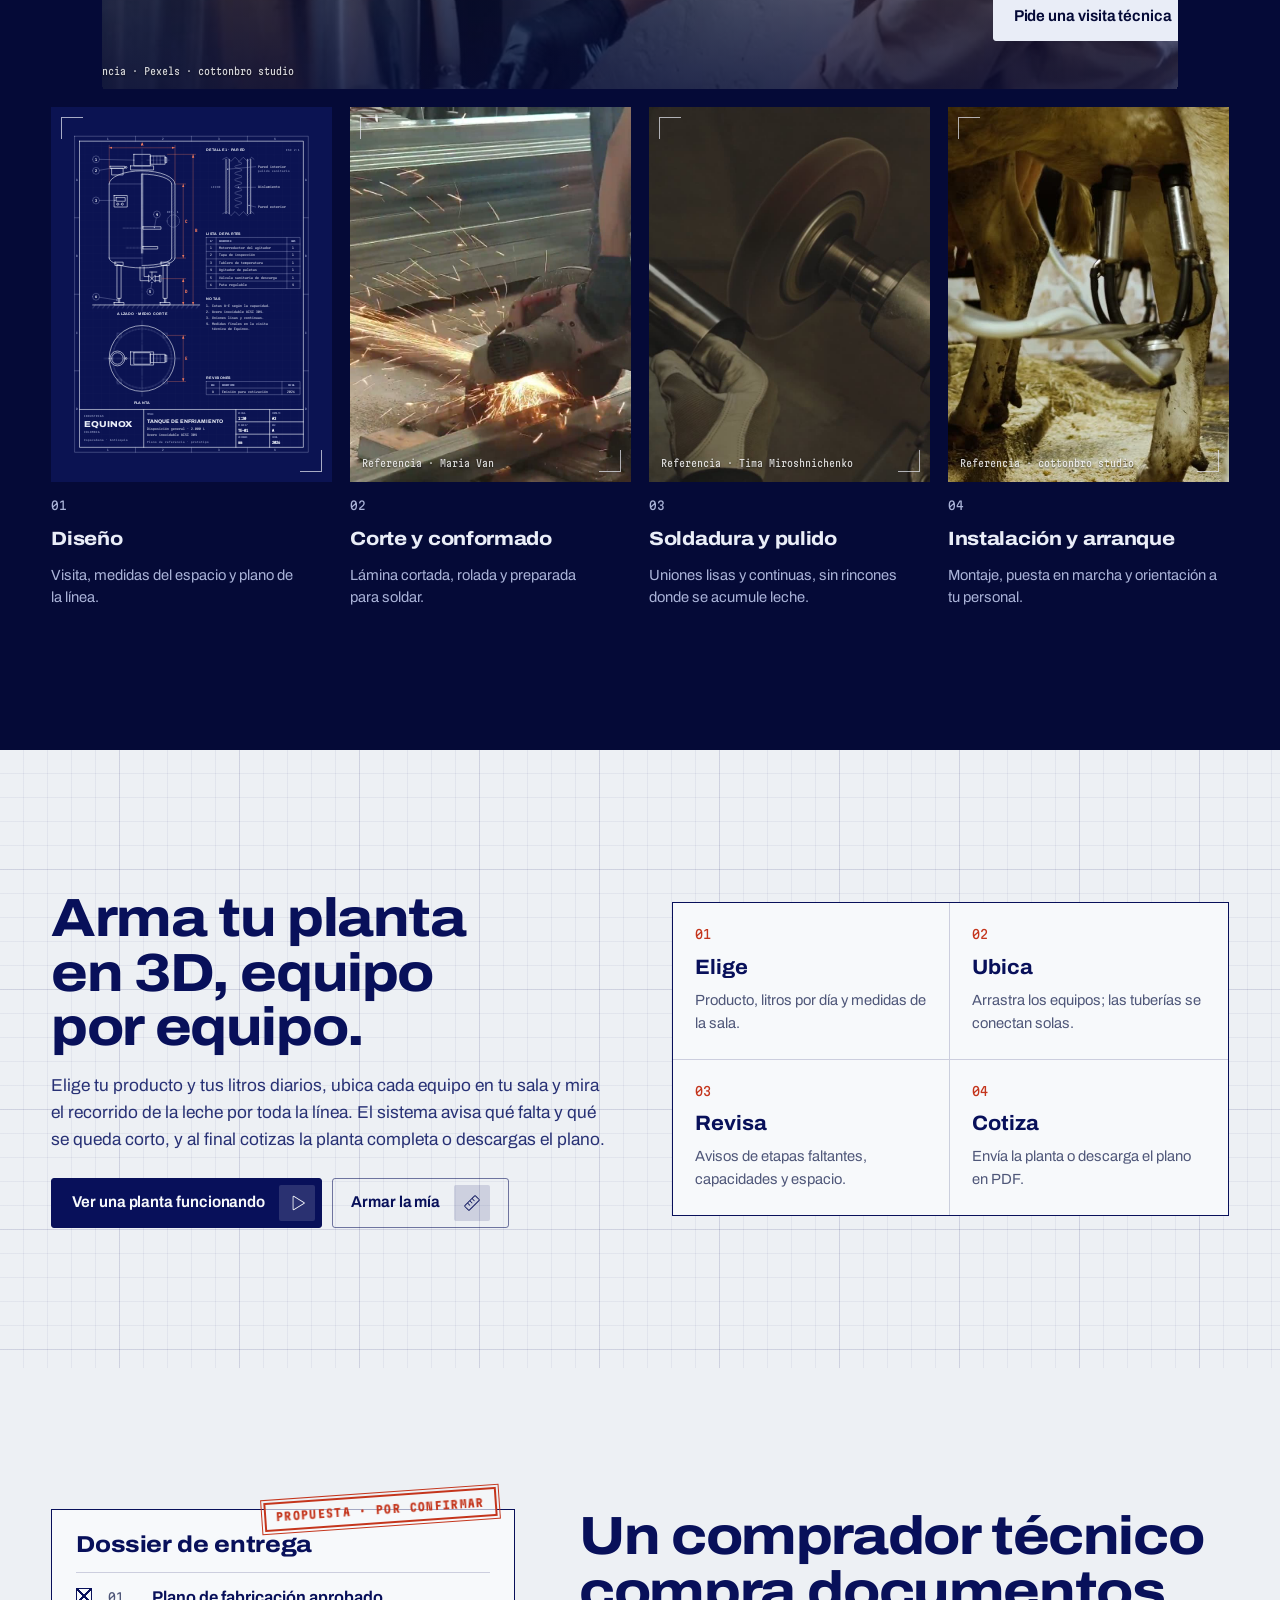
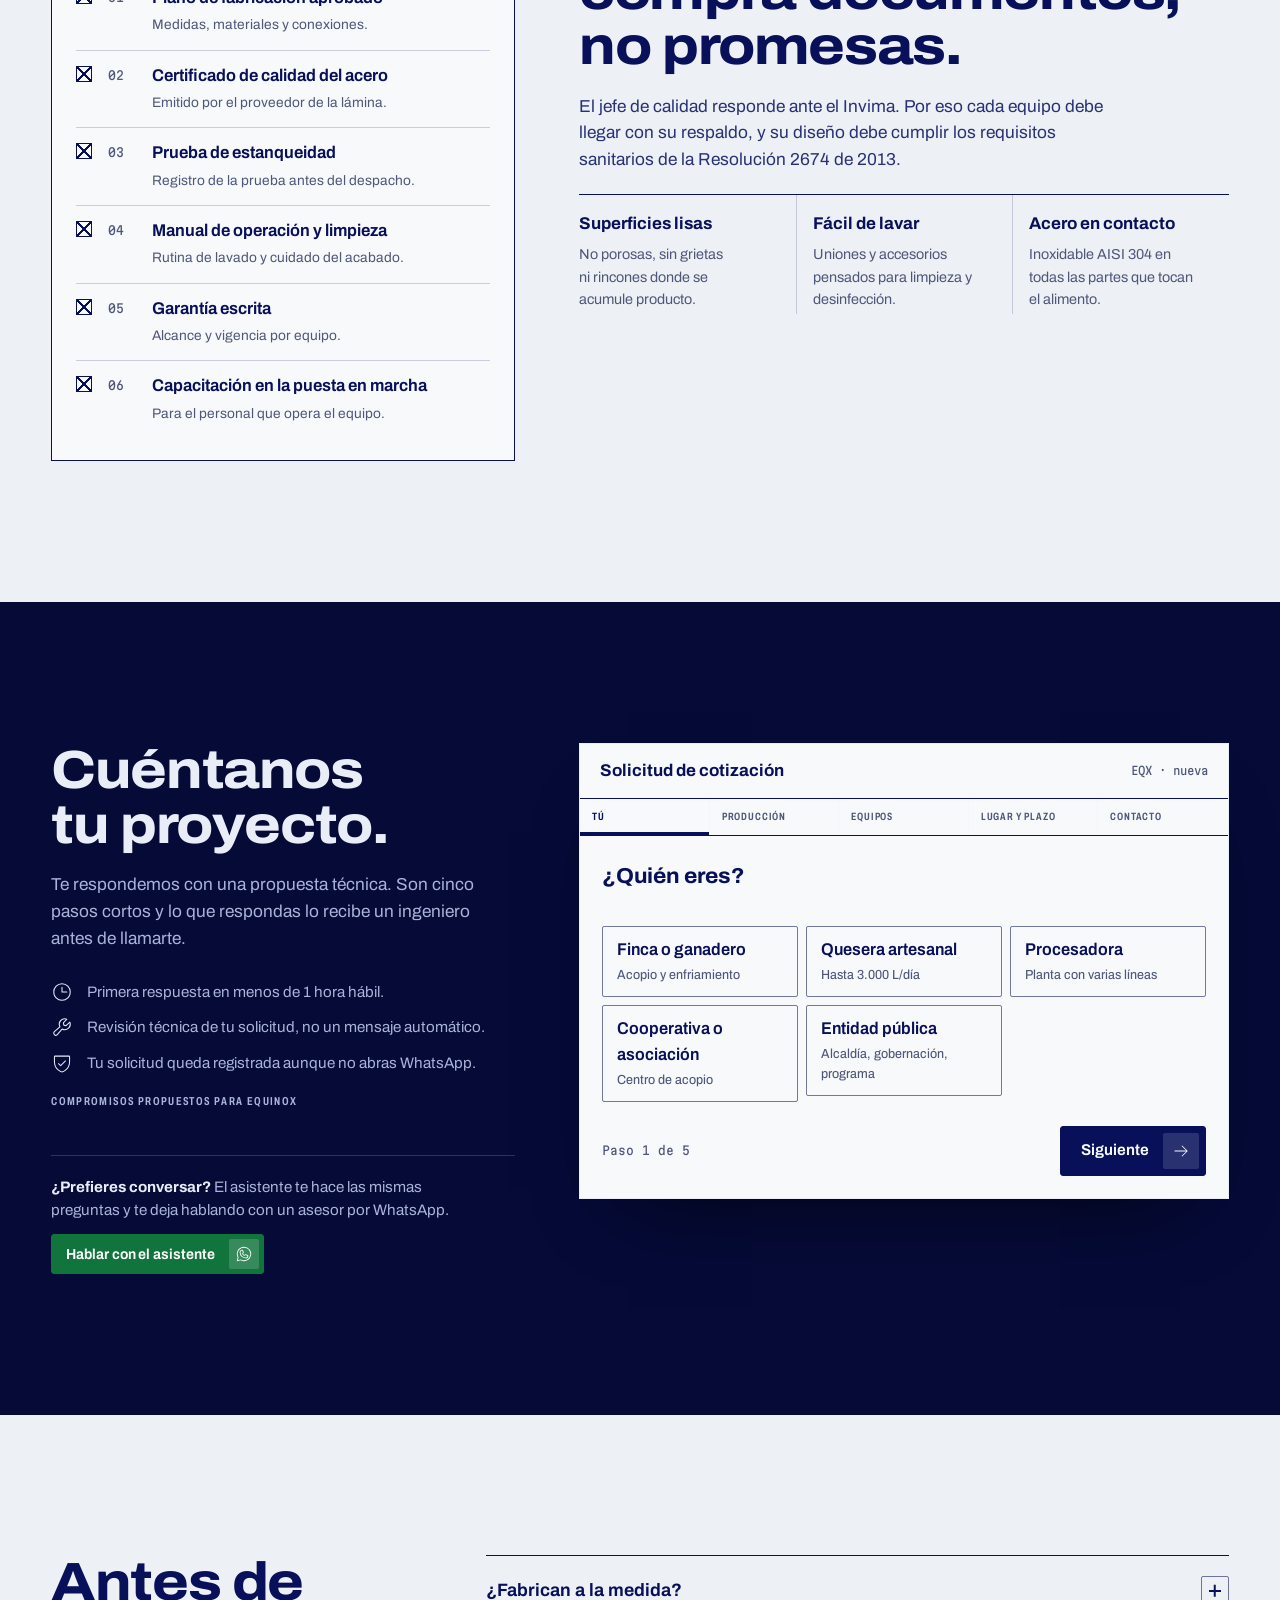
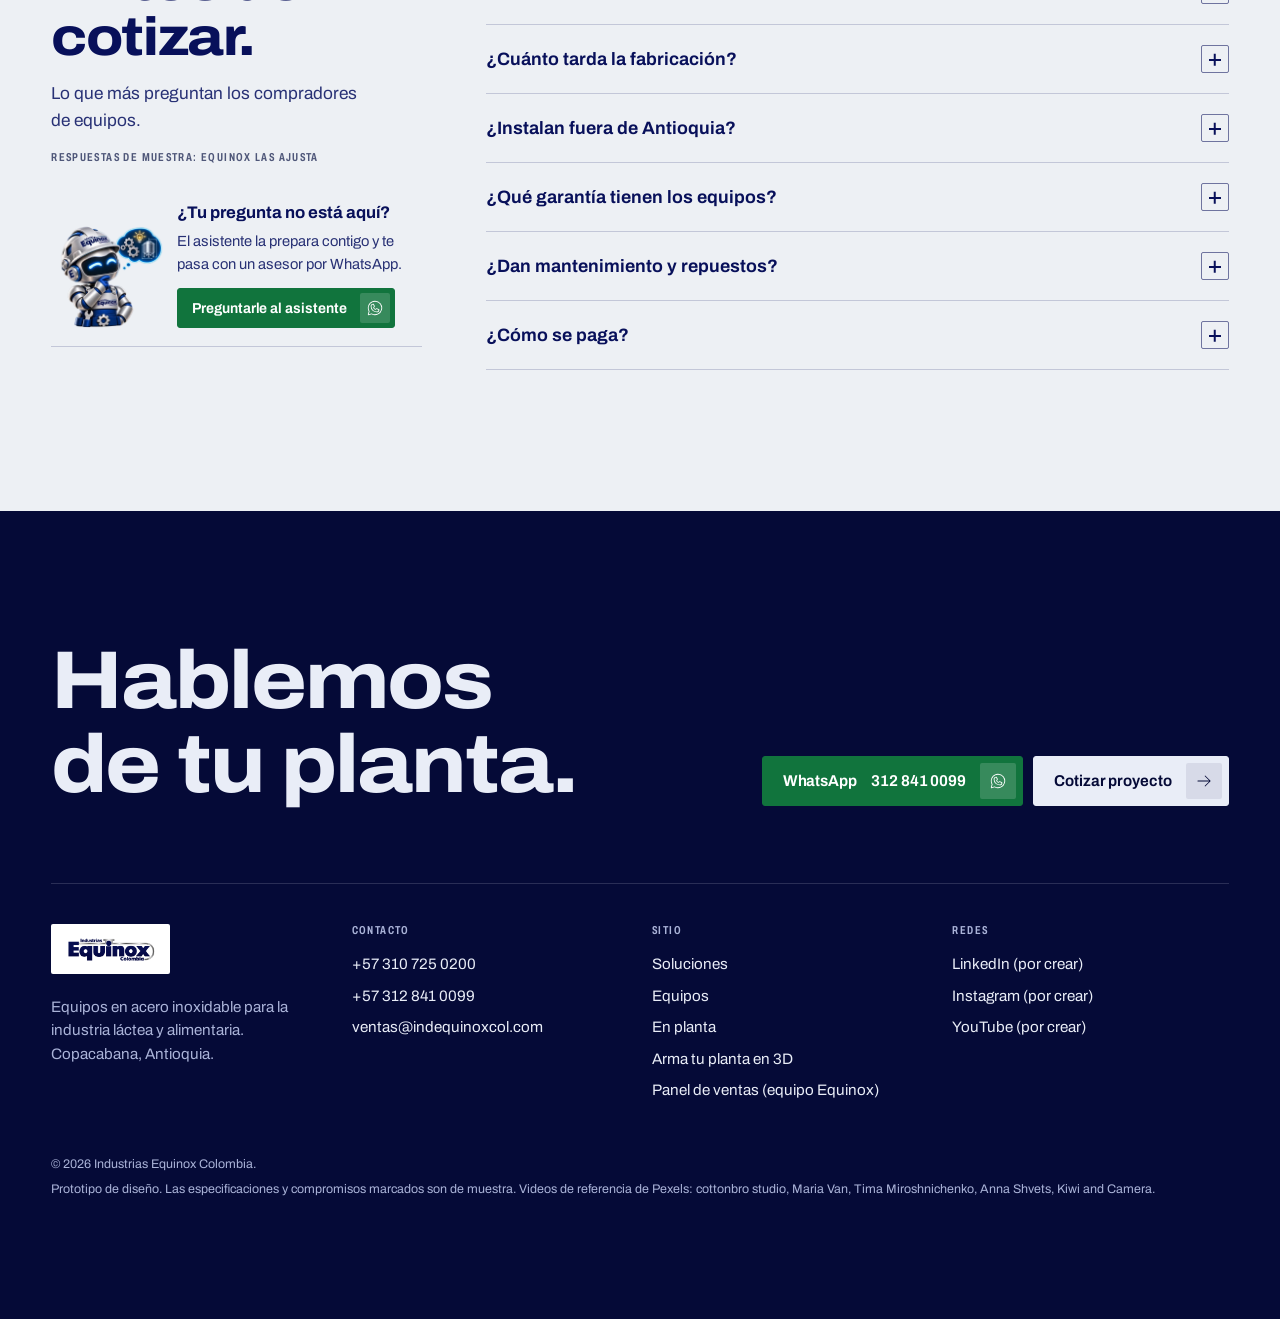
==== commit f77bc66e: "Panel de ventas (CRM) con métricas, seguimiento y base de clientes Panel administrativo del módulo M" ====
--- a/index.html
+++ b/index.html
@@ -502,7 +502,7 @@
     <div class="pie__cols">
       <div><span class="pie__logo"><img src="assets/img/logo-equinox.png" alt="Industrias Equinox Colombia" width="90" height="30"></span><p style="margin-top:14px">Equipos en acero inoxidable para la industria láctea y alimentaria. Copacabana, Antioquia.</p></div>
       <div><h3>Contacto</h3><a href="tel:+573107250200">+57 310 725 0200</a><a href="tel:+573128410099">+57 312 841 0099</a><a href="mailto:ventas@indequinoxcol.com">ventas@indequinoxcol.com</a></div>
-      <div><h3>Sitio</h3><a href="#soluciones">Soluciones</a><a href="equipos.html">Equipos</a><a href="#en-planta">En planta</a><a href="planta.html">Arma tu planta en 3D</a></div>
+      <div><h3>Sitio</h3><a href="#soluciones">Soluciones</a><a href="equipos.html">Equipos</a><a href="#en-planta">En planta</a><a href="planta.html">Arma tu planta en 3D</a><a href="panel.html">Panel de ventas (equipo Equinox)</a></div>
       <div><h3>Redes</h3><a href="#" aria-disabled="true">LinkedIn (por crear)</a><a href="#" aria-disabled="true">Instagram (por crear)</a><a href="#" aria-disabled="true">YouTube (por crear)</a></div>
     </div>
     <div class="pie__legal">
